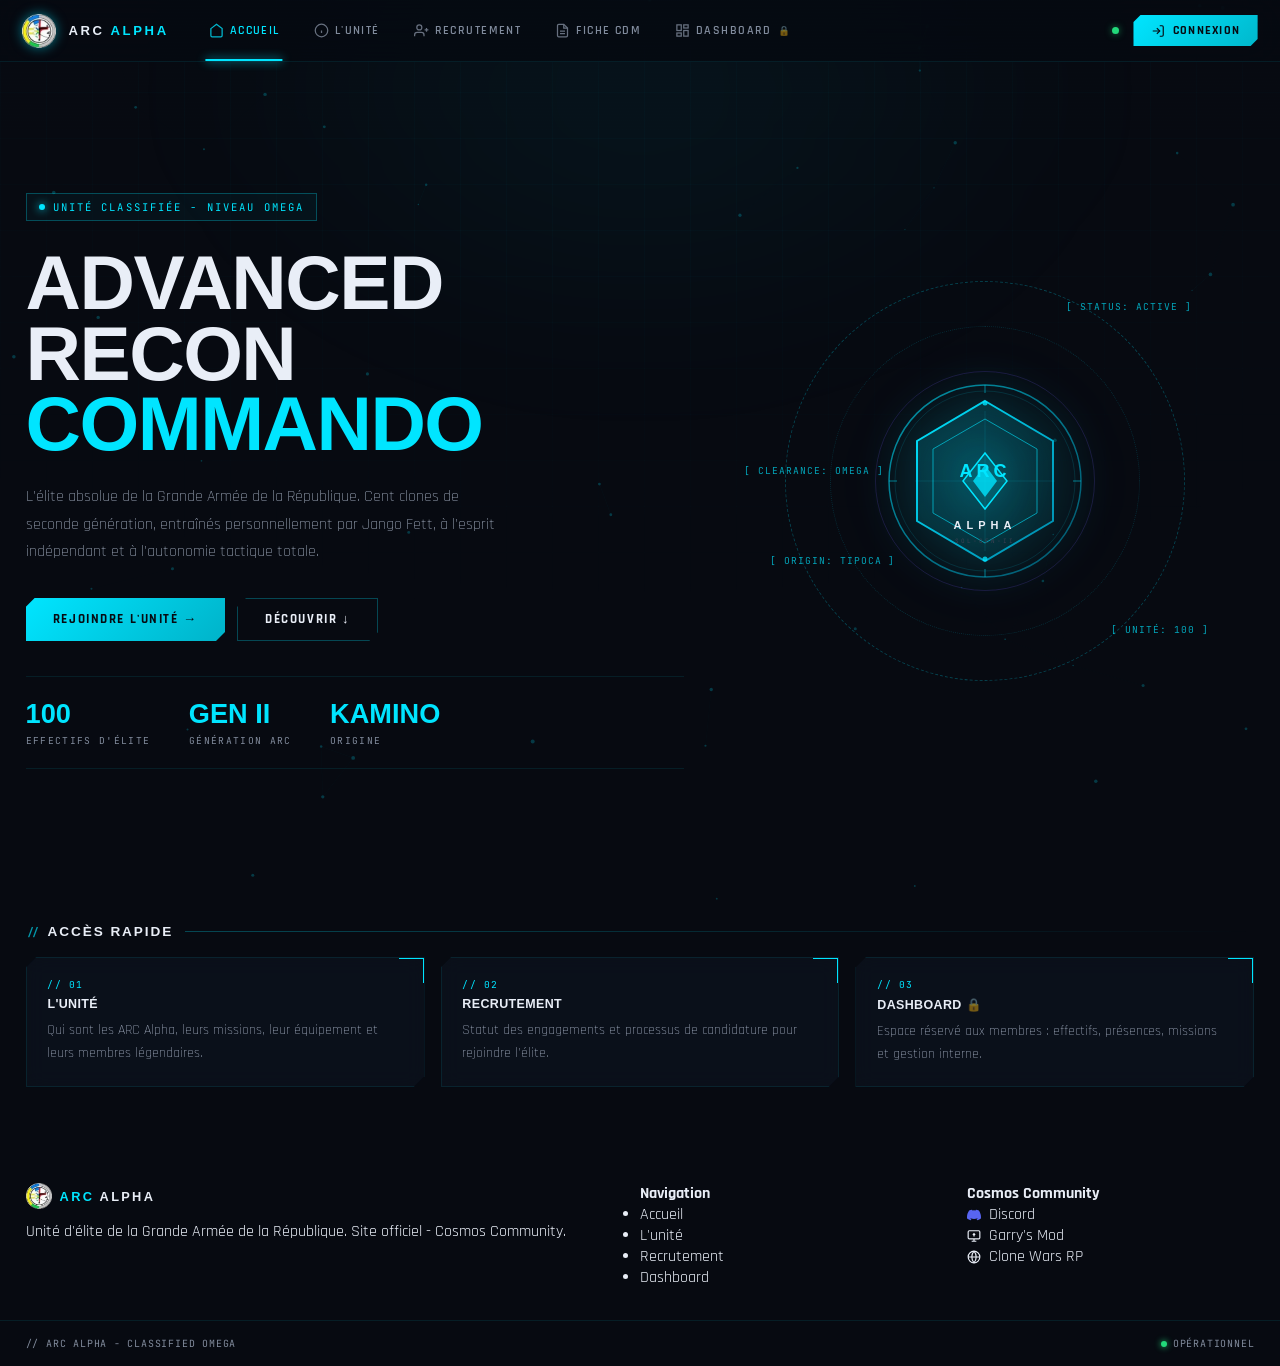
==== index.html @ 3b6fb8ca "La compétence de design appliquée au fichier Confrontation point par point du dashboard à la compéte" ====
<!DOCTYPE html>
<html lang="fr">
<head>
<meta charset="UTF-8"><meta name="viewport" content="width=device-width,initial-scale=1.0">
<title>ARC ALPHA - Centre de Commandement</title>
<script>addEventListener("DOMContentLoaded",function(){try{var v=getComputedStyle(document.documentElement).getPropertyValue("--logo");var i=v.indexOf("data:");if(i<0)return;var u=v.substring(i);var q=String.fromCharCode(34),a=String.fromCharCode(39);var e=u.length;for(var k=0;k<u.length;k++){var c=u.charAt(k);if(c===q||c===a||c===")"){e=k;break;}}var l=document.createElement("link");l.rel="icon";l.type="image/png";l.href=u.substring(0,e);document.head.appendChild(l);}catch(err){}});</script>
<link href="https://fonts.googleapis.com/css2?family=Syncopate:wght@400;700&family=Rajdhani:wght@300;400;500;600;700&family=JetBrains+Mono:wght@400;500;600&display=swap" rel="stylesheet">
<style>
*{box-sizing:border-box;margin:0;padding:0}
:root{
  --bg:#070a11;--bg2:#0b0f18;--s1:#0e1420;--s2:#141b29;--s3:#1a2334;
  --ln:rgba(0,229,255,.09);--ls:rgba(0,229,255,.28);
  --ac:#00e5ff;--ac2:#0ff;--gw:rgba(0,229,255,.4);
  --vi:#7c5cff;--rd:#ff3b5c;--or:#ff8a3d;--gr:#22d97a;--ye:#ffd23d;--gd:#e8b923;
  --tx:#e9eef7;--tx2:#aeb9cc;--dm:#818b9c;--fd:#3a4254;
  /* Police des champs de rédaction libre. Elle était utilisée 12 fois sans
     jamais être déclarée : la règle était alors « invalide au calcul », donc
     ignorée, et font-family étant héritée le rendu tombait quand même juste
     par hasard. Déclarée, elle redevient un vrai point de réglage. */
  --ff:var(--fr);
  --nav:62px;

  /* Echelle d'espacement. Le projet avait des echelles pour les rayons, les
     durees et les courbes, mais posait ses marges a la main : 48 valeurs
     distinctes, dont beaucoup a moins d'un pixel l'une de l'autre.
     Calee sur 4 px, avec un bas de gamme fin : un tableau de bord dense a
     besoin de granularite sous 16 px, la ou une page vitrine n'en a pas. */
  --sp0:0;    --sp1:2px;   --sp2:4px;   --sp3:6px;
  --sp4:8px;  --sp5:12px;  --sp6:16px;  --sp7:24px;
  --sp8:32px; --sp9:48px;  --sp10:64px;

  /* Echelle de rayons. Avant : onze valeurs (2, 3, 4, 5, 6, 8, 10, 12 px)
     employees sans regle. Trois crans suffisent ; les angles coupes du
     projet restent la vraie signature, le rayon n'est qu'un adoucissement. */
  --r1:3px;    /* pastilles, jauges, petits champs */
  --r2:6px;    /* blocs internes, vignettes */
  --r3:12px;   /* grandes surfaces adoucies */

  /* Echelle de durees, pour les transitions seulement. Avant : treize
     valeurs entre .1s et .7s. Le pas est d'environ 1,7, ce qui se percoit
     comme des paliers nets plutot que comme du bruit. */
  --t1:.15s;   /* reponse immediate : survol, focus, couleur */
  --t2:.25s;   /* changement d'etat visible */
  --t3:.4s;    /* entree ou sortie d'un element */
  --t4:.7s;    /* parcours long : reflet, barre qui se remplit */

  /* Courbes. La premiere est la signature du projet, un depart franc suivi
     d'un freinage long ; on lui donne enfin un nom. */
  --e-out:cubic-bezier(.16,1,.3,1);
  --e-io:cubic-bezier(.45,0,.55,1);
  --e-pop:cubic-bezier(.2,.9,.3,1.4);
  --logo:url("[data-uri]");
  --fs:'Syncopate',sans-serif;--fr:'Rajdhani',sans-serif;--fm:'JetBrains Mono',monospace;
}
html{scroll-behavior:smooth}
body{font-family:var(--fr);background:var(--bg);color:var(--tx);overflow-x:hidden}
::-webkit-scrollbar{width:9px;height:9px}
::-webkit-scrollbar-track{background:var(--bg2)}
::-webkit-scrollbar-thumb{background:linear-gradient(var(--ac),var(--vi));border-radius:var(--r2)}
::-webkit-scrollbar-thumb:hover{background:var(--ac)}
::selection{background:rgba(0,229,255,.25);color:#fff}

#fxc{position:fixed;inset:0;z-index:0;pointer-events:none;opacity:.55}
.fx-grid{position:fixed;inset:0;z-index:0;pointer-events:none;
  background-image:linear-gradient(rgba(0,229,255,.02) 1px,transparent 1px),linear-gradient(90deg,rgba(0,229,255,.02) 1px,transparent 1px);
  background-size:46px 46px;mask-image:radial-gradient(ellipse 90% 70% at 50% 0%,#000 40%,transparent 100%)}
.fx-glow{position:fixed;top:-30vh;left:50%;transform:translateX(-50%);width:90vw;height:80vh;
  z-index:0;pointer-events:none;filter:blur(60px);
  background:radial-gradient(ellipse,rgba(0,229,255,.05),transparent 60%)}
body::after{content:'';position:fixed;inset:0;z-index:9990;pointer-events:none;
  background:repeating-linear-gradient(0deg,transparent,transparent 2px,rgba(0,229,255,.01) 3px);
  mix-blend-mode:overlay}

@keyframes blink{0%,100%{opacity:1}50%{opacity:.25}}
@keyframes spin{to{transform:rotate(360deg)}}
@keyframes spinr{to{transform:rotate(-360deg)}}
@keyframes pulse{0%,100%{opacity:.5;transform:scale(1)}50%{opacity:1;transform:scale(1.04)}}
@keyframes floaty{0%,100%{transform:translateY(0)}50%{transform:translateY(-7px)}}
@keyframes pageIn{from{opacity:0;transform:translateY(14px)}to{opacity:1;transform:translateY(0)}}
@keyframes cardIn{from{opacity:0;transform:translateY(22px) scale(.97)}to{opacity:1;transform:translateY(0) scale(1)}}
@keyframes slideL{from{opacity:0;transform:translateX(-16px)}to{opacity:1;transform:translateX(0)}}
@keyframes glowPulse{0%,100%{text-shadow:0 0 50px var(--gw)}50%{text-shadow:0 0 80px rgba(0,229,255,.7),0 0 36px var(--gw)}}
@keyframes ringPulse{0%{transform:scale(1);opacity:.4}100%{transform:scale(1.7);opacity:0}}
/* Balayage holographique d'un panneau. La regle existait depuis le debut
   du projet sans etre utilisee une seule fois, et animait « top », donc un
   recalcul de mise en page par image. Reecrite sur transform. */
@keyframes scan{0%{opacity:0;transform:translateY(-100%)}
  14%{opacity:1}
  82%{opacity:1}
  100%{opacity:0;transform:translateY(0)}}
@keyframes countUp{from{opacity:0;transform:translateY(8px)}to{opacity:1;transform:translateY(0)}}
/* Remplissage d'une barre. Animait « width », donc une mise en page
   recalculee a chaque image : passe sur transform, qui reste sur le
   compositeur. L'origine a gauche conserve le sens de remplissage. */
@keyframes barFill{from{transform:scaleX(0)}}
@keyframes shimmer{0%{background-position:-200% 0}100%{background-position:200% 0}}

nav{position:fixed;top:0;left:0;right:0;height:var(--nav);z-index:100;
  background:rgba(7,10,17,.85);backdrop-filter:blur(22px);border-bottom:1px solid var(--ln)}
.navi{height:100%;max-width:1600px;margin:0 auto;padding:0 1.4rem;display:flex;align-items:center;gap:var(--sp7)}
.brand{display:flex;align-items:center;gap:var(--sp5);cursor:pointer;background:none;border:none;flex-shrink:0}
.brand-logo{width:34px;height:34px;flex-shrink:0;display:block;background-image:var(--logo);background-size:contain;background-repeat:no-repeat;background-position:center;filter:drop-shadow(0 0 6px rgba(0,229,255,.5));transition:transform var(--t2)}
.foot-logo{width:26px;height:26px;flex-shrink:0;display:block;background-image:var(--logo);background-size:contain;background-repeat:no-repeat;background-position:center}
.brand:hover .brand-logo{transform:scale(1.08) rotate(4deg)}
.brand-txt{font-family:var(--fs);font-weight:700;font-size:.82rem;letter-spacing:.2em;color:var(--tx);white-space:nowrap}
.brand-txt b{color:var(--ac)}
.nav-tabs{display:flex;align-items:stretch;height:100%;gap:var(--sp1);flex:1}
.nav-tab{display:flex;align-items:center;gap:var(--sp3);height:100%;padding:0 var(--sp6);background:none;border:none;
  color:var(--dm);font-family:var(--fr);font-size:.74rem;font-weight:600;letter-spacing:.12em;
  text-transform:uppercase;cursor:pointer;position:relative;white-space:nowrap;transition:color var(--t2)}
.nav-tab:hover{color:var(--tx2)}
.nav-tab.on{color:var(--ac)}
/* Marqueur de l'onglet actif. Il animait « width » : mis a l'echelle, il
   reste sur le compositeur, et son halo cesse d'etre peint sous les onglets
   inactifs (une largeur nulle n'empeche pas une ombre portee de s'afficher). */
.nav-tab::after{content:'';position:absolute;bottom:0;left:50%;width:75%;height:2px;background:var(--ac);
  transform:translateX(-50%) scaleX(0);transition:transform var(--t2) var(--e-out);box-shadow:0 0 10px var(--ac)}
.nav-tab.on::after{transform:translateX(-50%) scaleX(1);animation:navSpark .55s var(--e-out)}
/* L'accent cyan se renforce un instant au moment du changement d'onglet. */
@keyframes navSpark{0%{box-shadow:0 0 22px var(--ac),0 0 8px rgba(255,255,255,.85)}
  100%{box-shadow:0 0 10px var(--ac)}}
.nav-tab .ti{width:15px;height:15px;opacity:.8}
.nav-lock{font-size:.6rem;opacity:.5}
.nav-right{display:flex;align-items:center;gap:var(--sp5);flex-shrink:0}
.login-btn{display:flex;align-items:center;gap:var(--sp4);padding:var(--sp4) 1.1rem;background:linear-gradient(135deg,var(--ac),#00b8cc);
  color:var(--bg);border:none;font-family:var(--fr);font-weight:700;font-size:.76rem;letter-spacing:.1em;
  text-transform:uppercase;cursor:pointer;transition:all var(--t2);
  clip-path:polygon(7px 0,100% 0,100% calc(100% - 7px),calc(100% - 7px) 100%,0 100%,0 7px)}
.login-btn:hover{box-shadow:0 0 22px var(--gw);transform:translateY(-1px)}
.login-btn svg{width:14px;height:14px}
.user-chip{display:flex;align-items:center;gap:var(--sp4);padding:var(--sp3) var(--sp5) var(--sp3) var(--sp3);
  background:var(--s2);border:1px solid var(--ln);cursor:pointer;transition:all var(--t2);
  clip-path:polygon(7px 0,100% 0,100% calc(100% - 7px),calc(100% - 7px) 100%,0 100%,0 7px)}
.user-chip:hover{border-color:var(--ls)}
.uc-av{width:28px;height:28px;border-radius:var(--r1);background:linear-gradient(135deg,var(--ac),var(--vi));
  display:flex;align-items:center;justify-content:center;font-family:var(--fs);font-weight:700;
  font-size:.62rem;color:var(--bg);flex-shrink:0}
.uc-info{display:flex;flex-direction:column;line-height:1.1}
.uc-name{font-family:var(--fm);font-size:.72rem;color:var(--tx);font-weight:600;font-variant-numeric:tabular-nums}
.uc-role{font-family:var(--fm);font-size:.6rem;letter-spacing:.1em;text-transform:uppercase;font-variant-numeric:tabular-nums}
.uc-role.admin{color:var(--or)}.uc-role.member{color:var(--ac)}
.nav-burger{display:none;background:none;border:none;color:var(--tx);cursor:pointer;padding:var(--sp2)}

#app{position:relative;z-index:1;padding-top:var(--nav);min-height:100vh}
.view{display:none;animation:pageIn .5s var(--e-out)}
.view.on{display:block}
.wrap{max-width:1500px;margin:0 auto;padding:var(--sp7) 1.6rem var(--sp10)}

.sec-head{display:flex;align-items:center;gap:var(--sp5);margin:var(--sp8) 0 1.1rem;flex-wrap:wrap}
.sec-head:first-child{margin-top:0}
.sec-head h2{font-family:var(--fs);font-weight:700;font-size:.85rem;letter-spacing:.14em;text-transform:uppercase;color:var(--tx);white-space:nowrap;display:flex;align-items:baseline;gap:var(--sp4)}
.sec-head h2::before{content:"//";color:var(--ac);opacity:.65;font-family:var(--fm);font-size:.8em;letter-spacing:0;font-variant-numeric:tabular-nums}
.sec-head .line{flex:1;min-width:1.5rem;height:1px;background:linear-gradient(90deg,var(--ls),transparent)}
.sec-head .tag{font-family:var(--fm);font-size:.62rem;color:var(--dm);letter-spacing:.15em;text-transform:uppercase;font-variant-numeric:tabular-nums}
.sec-kicker{font-family:var(--fm);font-size:.64rem;color:var(--ac);letter-spacing:.22em;text-transform:uppercase;margin-bottom:var(--sp4);display:block;font-variant-numeric:tabular-nums}

.hero{min-height:calc(100vh - var(--nav));display:grid;grid-template-columns:1.1fr .9fr;align-items:center;
  gap:var(--sp8);max-width:1500px;margin:0 auto;padding:var(--sp6) 1.6rem;position:relative}
.hero-tag{display:inline-flex;align-items:center;gap:var(--sp4);font-family:var(--fm);font-size:.66rem;
  color:var(--ac);letter-spacing:.2em;text-transform:uppercase;margin-bottom:1.6rem;
  padding:var(--sp3) var(--sp5);border:1px solid var(--ls);background:rgba(0,229,255,.04);width:fit-content;font-variant-numeric:tabular-nums}
.hero-tag .dot{width:6px;height:6px;border-radius:50%;background:var(--ac);box-shadow:0 0 8px var(--ac);animation:blink 2s infinite var(--e-io)}
.hero h1{font-family:var(--fs);font-weight:700;font-size:clamp(2.6rem,6vw,5.6rem);line-height:.92;
  text-transform:uppercase;letter-spacing:-.02em;margin-bottom:var(--sp7)}
.hero h1 em{display:block;color:var(--ac);font-style:normal;animation:glowPulse 4s var(--e-io) infinite}
.hero p{font-size:1.02rem;color:var(--tx2);max-width:480px;font-weight:300;line-height:1.7;margin-bottom:var(--sp8)}
.hero-cta{display:flex;gap:var(--sp5);flex-wrap:wrap;margin-bottom:2.2rem}
.btn{padding:var(--sp5) 1.7rem;font-family:var(--fr);font-weight:700;font-size:.82rem;letter-spacing:.12em;
  text-transform:uppercase;cursor:pointer;border:none;transition:all var(--t2);position:relative;overflow:hidden;
  clip-path:polygon(9px 0,100% 0,100% calc(100% - 9px),calc(100% - 9px) 100%,0 100%,0 9px)}
.btn-primary{background:linear-gradient(135deg,var(--ac),#00b3c9);color:var(--bg)}
.btn-primary:hover{transform:translateY(-2px);box-shadow:0 8px 28px rgba(0,229,255,.3)}
.btn-ghost{background:transparent;color:var(--tx);border:1px solid var(--ls)}
.btn-ghost:hover{border-color:var(--ac);color:var(--ac);background:rgba(0,229,255,.04)}
.btn-danger{background:linear-gradient(135deg,var(--rd),#c9203f);color:#fff}
.btn-danger:hover{transform:translateY(-2px);box-shadow:0 8px 28px rgba(255,59,92,.32)}
.confirm-msg{font-family:var(--fr);font-size:.9rem;color:var(--tx2);line-height:1.65;white-space:pre-line}
.confirm-icon{width:44px;height:44px;flex-shrink:0;border-radius:50%;display:flex;align-items:center;justify-content:center;border:1px solid var(--ls)}
.confirm-icon svg{width:22px;height:22px}
.me-hero{display:flex;align-items:center;gap:var(--sp6);padding:1.3rem var(--sp7)}
.me-hero-av{width:52px;height:52px;flex-shrink:0;border-radius:50%;display:flex;align-items:center;justify-content:center;font-family:var(--fs);font-weight:700;font-size:1.2rem;color:var(--bg);background:var(--gc,var(--ac));box-shadow:0 0 18px color-mix(in srgb,var(--gc,var(--ac)) 45%,transparent)}
.me-hero-name{font-family:var(--fs);font-weight:700;font-size:1.05rem;letter-spacing:.03em}
.me-hero-sub{font-family:var(--fm);font-size:.74rem;color:var(--tx2);margin-top:var(--sp2);letter-spacing:.04em;font-variant-numeric:tabular-nums}
.me-grid{display:grid;grid-template-columns:repeat(2,1fr);gap:1.2rem}
@media(max-width:720px){.me-grid{grid-template-columns:1fr}}
.me-card{margin:0}
.me-badge{display:inline-block;font-family:var(--fm);font-weight:700;font-size:.72rem;letter-spacing:.08em;text-transform:uppercase;padding:var(--sp3) var(--sp5);border:1px solid var(--c);color:var(--c);border-radius:var(--r1);margin-bottom:var(--sp5);font-variant-numeric:tabular-nums}
.me-note{color:var(--tx2);font-size:.85rem;line-height:1.6;margin:0}
.me-next{font-size:.9rem;color:var(--tx2);margin-bottom:var(--sp6)}
.me-prog{margin-bottom:var(--sp5)}
.me-prog-top{display:flex;justify-content:space-between;font-size:.78rem;color:var(--tx2);margin-bottom:var(--sp2)}
.me-prog-val{font-family:var(--fm);color:var(--tx);font-variant-numeric:tabular-nums}
.me-prog-track{height:7px;background:var(--s3);border-radius:var(--r1);overflow:hidden}
/* Une jauge qui s'anime en largeur recalcule la mise en page a chaque image.
   Mise a l'echelle, elle reste sur le compositeur. L'origine a gauche garde le
   sens de remplissage, et le fond ne se deforme pas : c'est un aplat. */
.me-prog-fill{height:100%;width:100%;border-radius:var(--r1);
  transform-origin:left center;transform:scaleX(0);
  transition:transform var(--t4) var(--e-out)}
.me-elig{margin-top:var(--sp4);font-size:.8rem;font-weight:600}
.me-elig.ok{color:var(--gr)}.me-elig.no{color:var(--ye)}
.me-item{display:flex;gap:var(--sp4);align-items:flex-start;padding:var(--sp4) 0;border-bottom:1px solid var(--ln)}
.me-item:last-child{border-bottom:none}
.me-item-dot{width:8px;height:8px;border-radius:50%;margin-top:var(--sp4);flex-shrink:0}
.me-item-t{font-size:.88rem;font-weight:600;color:var(--tx)}
.me-item-d{font-size:.8rem;color:var(--tx2);margin-top:var(--sp1);line-height:1.5}
.roster-search{display:inline-flex;align-items:center;gap:var(--sp4);background:var(--s2);border:1px solid var(--ln);padding:var(--sp3) var(--sp5);min-width:260px;transition:border-color var(--t2)}
.roster-search:focus-within{border-color:var(--ac)}
.roster-search svg{width:14px;height:14px;color:var(--dm);flex-shrink:0}
/* Un element flex a min-width:auto : il refuse de retrecir sous la largeur
   de son propre contenu. Mesure sur un ecran de 500 px : le conteneur
   tombait a 77 px pendant que le champ en gardait 168, et le texte saisi
   passait par-dessus l etiquette du nombre de membres puis par-dessus le
   bouton Ajouter. Defaut present depuis l origine. */
.roster-search input{flex:1;min-width:0;background:transparent;border:none;outline:none;color:var(--tx);font-family:var(--fr);font-size:.82rem}
.roster-search input::placeholder{color:var(--dm)}
.roster-search button{background:none;border:none;color:var(--dm);cursor:pointer;font-size:.75rem;padding:0 var(--sp1)}
.roster-search button:hover{color:var(--rd)}
@media(max-width:860px){.roster-search{min-width:0;flex:1}}
/* Sous 560 px, l entete tient sur plusieurs lignes : le champ prend la
   sienne plutot que d etre ecrase entre le titre et le bouton. */
@media(max-width:560px){.sec-head .roster-search{flex:1 1 100%;order:1}}
.chat-fab{position:fixed;bottom:1.4rem;right:1.4rem;z-index:850;width:52px;height:52px;border-radius:50%;
  background:linear-gradient(135deg,var(--ac),#00b3c9);border:none;cursor:pointer;display:none;align-items:center;justify-content:center;
  box-shadow:0 8px 26px rgba(0,229,255,.35);transition:transform var(--t2)}
.chat-fab:hover{transform:translateY(-3px) scale(1.05)}
.chat-fab svg{width:24px;height:24px;stroke:var(--bg)}
.chat-fab .chat-unread{position:absolute;top:-4px;right:-4px;min-width:20px;height:20px;border-radius:var(--r3);background:var(--rd);
  color:#fff;font-family:var(--fm);font-size:.66rem;font-weight:700;display:none;align-items:center;justify-content:center;padding:0 var(--sp2);
  border:2px solid var(--bg);animation:chatPulse 2s infinite var(--e-io);font-variant-numeric:tabular-nums}
@keyframes chatPulse{0%,100%{box-shadow:0 0 0 0 rgba(255,59,92,.5)}50%{box-shadow:0 0 0 6px rgba(255,59,92,0)}}
.chat-panel{position:fixed;bottom:5.6rem;right:1.4rem;z-index:849;width:340px;max-height:480px;display:none;flex-direction:column;
  background:var(--s1);border:1px solid var(--ls);box-shadow:0 18px 60px rgba(0,0,0,.6);
  clip-path:polygon(12px 0,100% 0,100% calc(100% - 12px),calc(100% - 12px) 100%,0 100%,0 12px)}
.chat-panel.open{display:flex;animation:chatIn .25s var(--e-out)}
@keyframes chatIn{from{opacity:0;transform:translateY(14px)}to{opacity:1;transform:none}}
.chat-head{display:flex;align-items:center;gap:var(--sp4);padding:var(--sp5) var(--sp6);border-bottom:1px solid var(--ln);background:var(--s2)}
.chat-head .k{font-family:var(--fm);font-size:.6rem;color:var(--ac);letter-spacing:.1em;font-variant-numeric:tabular-nums}
.chat-head h4{font-family:var(--fs);font-size:.78rem;font-weight:700;letter-spacing:.06em;flex:1;white-space:nowrap;overflow:hidden;text-overflow:ellipsis}
.chat-head button{background:none;border:none;color:var(--dm);cursor:pointer;font-size:.9rem;padding:var(--sp1) var(--sp2)}
.chat-head button:hover{color:var(--ac)}
.chat-body{flex:1;overflow-y:auto;min-height:220px;max-height:330px}
.chat-user{display:flex;align-items:center;gap:var(--sp5);padding:var(--sp5) var(--sp6);cursor:pointer;border-bottom:1px solid var(--ln);transition:background var(--t1)}
.chat-user:hover{background:rgba(0,229,255,.05)}
.chat-user-av{width:34px;height:34px;flex-shrink:0;border-radius:50%;display:flex;align-items:center;justify-content:center;
  font-family:var(--fs);font-weight:700;font-size:.72rem;color:var(--bg)}
.chat-user-info{flex:1;min-width:0}
.chat-user-name{font-size:.86rem;font-weight:600;display:flex;align-items:center;gap:var(--sp3)}
.chat-user-sub{font-family:var(--fm);font-size:.6rem;color:var(--dm);letter-spacing:.05em;margin-top:var(--sp1);font-variant-numeric:tabular-nums}
.chat-user-preview{font-size:.74rem;color:var(--dm);margin-top:var(--sp1);white-space:nowrap;overflow:hidden;text-overflow:ellipsis}
.chat-user-preview.unread{color:var(--tx2);font-weight:600}
.chat-user-time{font-family:var(--fm);font-size:.6rem;color:var(--dm);flex-shrink:0;align-self:flex-start;margin-top:var(--sp1);font-variant-numeric:tabular-nums}
.chat-unread-pill{background:var(--rd);color:#fff;font-family:var(--fm);font-size:.6rem;font-weight:700;min-width:16px;height:16px;border-radius:var(--r2);display:inline-flex;align-items:center;justify-content:center;padding:0 var(--sp2);font-variant-numeric:tabular-nums}
.perso-grid{display:grid;grid-template-columns:repeat(auto-fill,minmax(330px,1fr));gap:var(--sp6)}
.perso{background:var(--s1);border:1px solid var(--ln);border-left:2px solid var(--pc,var(--ac));padding:var(--sp6) 1.1rem;transition:border-color var(--t2),transform var(--t2)}
.perso:hover{border-color:var(--ls);transform:translateY(-2px)}
.perso-h{display:flex;align-items:baseline;gap:var(--sp4);flex-wrap:wrap;margin-bottom:var(--sp1)}
.perso-mat{font-family:var(--fm);font-size:.72rem;color:var(--pc,var(--ac));letter-spacing:.06em;font-variant-numeric:tabular-nums}
.perso-nm{font-family:var(--fs);font-size:.92rem;font-weight:700;letter-spacing:.04em;color:var(--tx)}
.perso-gr{font-family:var(--fm);font-size:.6rem;font-weight:600;letter-spacing:.1em;border:1px solid;padding:var(--sp1) var(--sp3);margin-left:auto;font-variant-numeric:tabular-nums}
.perso-k{font-family:var(--fm);font-size:.6rem;letter-spacing:.12em;color:var(--pc,var(--ac));text-transform:uppercase;margin-bottom:var(--sp2);font-variant-numeric:tabular-nums}
.perso-t{font-size:.83rem;line-height:1.65;color:var(--tx2);margin-bottom:var(--sp5)}
.perso-t:last-child{margin-bottom:0}
.chat-user-del{background:none;border:none;color:var(--dm);cursor:pointer;font-size:.85rem;padding:var(--sp2) var(--sp2);
  opacity:0;transition:opacity var(--t1),color var(--t1);flex-shrink:0;align-self:center}
.chat-user:hover .chat-user-del{opacity:1}
.chat-user-del:hover{color:var(--rd)}
@media(hover:none){.chat-user-del{opacity:.55}}
.chat-newconv{display:flex;align-items:center;gap:var(--sp4);padding:var(--sp5) var(--sp6);cursor:pointer;font-family:var(--fs);font-size:.72rem;font-weight:700;letter-spacing:.05em;color:var(--ac);border-bottom:1px solid var(--ln);background:rgba(0,229,255,.04);transition:background var(--t1)}
.chat-newconv:hover{background:rgba(0,229,255,.1)}
.chat-newconv svg{width:15px;height:15px}
.chat-picker-search{display:flex;align-items:center;gap:var(--sp4);padding:var(--sp4) var(--sp6);border-bottom:1px solid var(--ln);background:var(--s2)}
.chat-picker-search svg{width:14px;height:14px;color:var(--dm);flex-shrink:0}
.chat-picker-search input{flex:1;background:transparent;border:none;outline:none;color:var(--tx);font-family:var(--fr);font-size:.82rem;min-width:0}
.chat-picker-search input::placeholder{color:var(--dm)}
.chat-msgs{padding:var(--sp5) var(--sp6);display:flex;flex-direction:column;gap:var(--sp4)}
.chat-bubble{max-width:78%;padding:var(--sp4) var(--sp5);font-size:.84rem;line-height:1.45;word-wrap:break-word;white-space:pre-wrap;border-radius:var(--r1)}
.chat-bubble.me{align-self:flex-end;background:rgba(0,229,255,.13);border:1px solid rgba(0,229,255,.3);color:var(--tx)}
.chat-bubble.them{align-self:flex-start;background:var(--s2);border:1px solid var(--ln);color:var(--tx)}
.chat-bubble .cb-time{display:block;font-family:var(--fm);font-size:.6rem;color:var(--dm);margin-top:var(--sp2);letter-spacing:.04em;font-variant-numeric:tabular-nums}
.cb-seen{margin-left:var(--sp2);color:var(--dm);font-weight:700}
.cb-seen.read{color:var(--ac)}
.medal-row{display:flex;flex-wrap:wrap;gap:var(--sp3);margin-top:var(--sp4)}
.medal-badge{display:inline-flex;align-items:center;justify-content:center;width:30px;height:30px;border-radius:50%;
  font-size:1rem;background:color-mix(in srgb,var(--mc) 14%,transparent);border:1px solid color-mix(in srgb,var(--mc) 55%,transparent);
  box-shadow:0 0 10px color-mix(in srgb,var(--mc) 30%,transparent);cursor:default}
.medal-grid{display:grid;grid-template-columns:repeat(auto-fill,minmax(200px,1fr));gap:var(--sp4)}
.medal-card{display:flex;align-items:center;gap:var(--sp5);padding:var(--sp4) var(--sp5);background:var(--s2);border:1px solid var(--ln);border-left:3px solid var(--ln);transition:all var(--t2);position:relative}
.medal-card.owned{border-left-color:var(--mc);background:color-mix(in srgb,var(--mc) 7%,var(--s2))}
.medal-card[onclick]{cursor:pointer}
.medal-card[onclick]:hover{border-color:color-mix(in srgb,var(--mc) 50%,transparent);transform:translateY(-1px)}
.medal-ic{font-size:1.35rem;width:34px;height:34px;flex-shrink:0;display:flex;align-items:center;justify-content:center;border-radius:50%;
  background:color-mix(in srgb,var(--mc) 15%,transparent);filter:grayscale(1);opacity:.4;transition:all var(--t2)}
.medal-card.owned .medal-ic{filter:none;opacity:1;box-shadow:0 0 12px color-mix(in srgb,var(--mc) 40%,transparent)}
.medal-meta{flex:1;min-width:0}
.medal-nm{font-size:.78rem;font-weight:600;line-height:1.25}
.medal-scope{font-family:var(--fm);font-size:.6rem;color:var(--dm);letter-spacing:.05em;margin-top:var(--sp1);font-variant-numeric:tabular-nums}
.medal-check{font-size:.9rem;font-weight:700;color:var(--mc);flex-shrink:0;width:16px;text-align:center}
.tl{position:relative;padding-left:var(--sp4)}
.tl::before{content:"";position:absolute;left:15px;top:6px;bottom:6px;width:2px;background:var(--ln)}
.tl-item{display:flex;gap:var(--sp5);position:relative;padding-bottom:var(--sp6)}
.tl-item:last-child{padding-bottom:0}
.tl-marker{width:30px;height:30px;flex-shrink:0;border-radius:50%;display:flex;align-items:center;justify-content:center;
  background:color-mix(in srgb,var(--tc) 15%,var(--s1));border:2px solid var(--tc);color:var(--tc);font-size:.8rem;z-index:1;
  box-shadow:0 0 10px color-mix(in srgb,var(--tc) 30%,transparent)}
.tl-content{flex:1;min-width:0;padding-top:var(--sp1)}
.tl-top{display:flex;justify-content:space-between;align-items:baseline;gap:var(--sp4)}
.tl-title{font-size:.85rem;font-weight:600;color:var(--tx)}
.tl-date{font-family:var(--fm);font-size:.62rem;color:var(--dm);flex-shrink:0;font-variant-numeric:tabular-nums}
.tl-sub{font-size:.78rem;color:var(--tx2);margin-top:var(--sp1);line-height:1.4}
.abs-cal-list{margin-top:var(--sp6);padding-top:var(--sp6);border-top:1px solid var(--ln)}
.abs-cal-list-h{font-family:var(--fm);font-size:.66rem;letter-spacing:.08em;text-transform:uppercase;color:var(--dm);margin-bottom:var(--sp4);font-variant-numeric:tabular-nums}
.abs-cal-list-h span{color:var(--rd)}
.abs-cal-row{display:flex;align-items:center;gap:var(--sp4);padding:var(--sp4) 0;border-bottom:1px solid var(--ln)}
.abs-cal-row:last-child{border-bottom:none}
.abs-cal-dot{width:8px;height:8px;border-radius:50%;background:var(--dm);flex-shrink:0}
.abs-cal-dot.active{background:var(--rd);box-shadow:0 0 8px var(--rd)}
.abs-cal-nm{font-size:.86rem;font-weight:600;color:var(--tx)}
.abs-cal-dates{font-family:var(--fm);font-size:.66rem;color:var(--tx2);margin-left:auto;font-variant-numeric:tabular-nums}
.abs-cal-badge{font-family:var(--fm);font-size:.6rem;font-weight:700;color:var(--rd);border:1px solid var(--rd);padding:var(--sp1) var(--sp3);border-radius:var(--r1);letter-spacing:.05em;font-variant-numeric:tabular-nums}
.abs-cal-sel{background:rgba(255,210,61,.08);border:1px solid rgba(255,210,61,.35);padding:var(--sp4) var(--sp5);margin-bottom:var(--sp6)}
.abs-cal-sel-h{display:flex;align-items:center;justify-content:space-between;font-family:var(--fm);font-size:.7rem;color:var(--ye);margin-bottom:var(--sp4);font-variant-numeric:tabular-nums}
.abs-cal-sel-h button{background:none;border:none;color:var(--dm);cursor:pointer;font-size:.8rem}
.abs-cal-sel-h button:hover{color:var(--ye)}
.abs-cal-chip{display:inline-block;font-size:.78rem;color:var(--tx);background:var(--s2);border:1px solid var(--ln);padding:var(--sp2) var(--sp4);border-radius:var(--r1);margin:var(--sp1) var(--sp2) var(--sp1) 0}
.cmdk-overlay{position:fixed;inset:0;z-index:950;background:rgba(4,7,13,.72);backdrop-filter:blur(3px);display:none;align-items:flex-start;justify-content:center;padding-top:12vh}
.cmdk-overlay.open{display:flex;animation:cmdkFade .15s var(--e-out)}
@keyframes cmdkFade{from{opacity:0}to{opacity:1}}
.cmdk-box{width:min(560px,92vw);background:var(--s1);border:1px solid var(--ls);box-shadow:0 24px 70px rgba(0,0,0,.6);
  clip-path:polygon(12px 0,100% 0,100% calc(100% - 12px),calc(100% - 12px) 100%,0 100%,0 12px);animation:cmdkIn .18s var(--e-out)}
@keyframes cmdkIn{from{opacity:0;transform:translateY(-12px)}to{opacity:1;transform:none}}
.cmdk-search{display:flex;align-items:center;gap:var(--sp5);padding:var(--sp6) 1.1rem;border-bottom:1px solid var(--ln)}
.cmdk-search svg{width:18px;height:18px;color:var(--ac);flex-shrink:0}
.cmdk-search input{flex:1;background:transparent;border:none;outline:none;color:var(--tx);font-family:var(--fr);font-size:1rem}
.cmdk-search input::placeholder{color:var(--dm)}
.cmdk-hint{font-family:var(--fm);font-size:.6rem;color:var(--dm);border:1px solid var(--ln);padding:var(--sp1) var(--sp3);border-radius:var(--r1);font-variant-numeric:tabular-nums}
.cmdk-results{max-height:52vh;overflow-y:auto;padding:var(--sp3)}
.cmdk-group{font-family:var(--fm);font-size:.6rem;letter-spacing:.12em;text-transform:uppercase;color:var(--dm);padding:var(--sp4) var(--sp5) var(--sp2);font-variant-numeric:tabular-nums}
.cmdk-item{display:flex;align-items:center;gap:var(--sp5);padding:var(--sp4) var(--sp5);cursor:pointer;border-radius:var(--r1);transition:background var(--t1)}
.cmdk-item.sel,.cmdk-item:hover{background:rgba(0,229,255,.1)}
.cmdk-item-ic{width:28px;height:28px;flex-shrink:0;display:flex;align-items:center;justify-content:center;border-radius:var(--r2);background:var(--s3);font-size:.85rem}
.cmdk-item-av{width:28px;height:28px;flex-shrink:0;display:flex;align-items:center;justify-content:center;border-radius:50%;font-family:var(--fs);font-weight:700;font-size:.66rem;color:var(--bg)}
.cmdk-item-txt{flex:1;min-width:0}
.cmdk-item-t{font-size:.86rem;font-weight:600;color:var(--tx)}
.cmdk-item-s{font-family:var(--fm);font-size:.6rem;color:var(--dm);margin-top:var(--sp1);font-variant-numeric:tabular-nums}
.cmdk-item-k{font-family:var(--fm);font-size:.6rem;color:var(--dm);font-variant-numeric:tabular-nums}
.cmdk-empty{padding:var(--sp8) var(--sp6);text-align:center;color:var(--dm);font-size:.82rem}
.chat-input{display:flex;gap:var(--sp4);padding:var(--sp5) var(--sp6);border-top:1px solid var(--ln);background:var(--s2)}
.chat-input input{flex:1;background:var(--s1);border:1px solid var(--ln);color:var(--tx);padding:var(--sp4) var(--sp5);font-family:var(--fr);font-size:.84rem;outline:none;min-width:0}
.chat-input input:focus{border-color:var(--ac)}
.chat-input button{background:linear-gradient(135deg,var(--ac),#00b3c9);border:none;color:var(--bg);cursor:pointer;padding:0 var(--sp5);display:flex;align-items:center;justify-content:center;transition:transform var(--t1)}
.chat-input button:hover{transform:scale(1.06)}
.chat-input button svg{width:16px;height:16px}
.chat-empty{padding:var(--sp8) var(--sp6);text-align:center;color:var(--dm);font-size:.8rem;line-height:1.6}
@media(max-width:560px){.chat-panel{right:.6rem;left:.6rem;width:auto;bottom:5.2rem}.chat-fab{right:1rem;bottom:1rem}}
.btn:disabled{opacity:.4;cursor:not-allowed;transform:none!important;box-shadow:none!important}
.hero-stats{display:flex;gap:2.4rem;padding:1.3rem 0;border-top:1px solid var(--ln);border-bottom:1px solid var(--ln)}
.hero-stat .v{font-family:var(--fs);font-weight:700;font-size:1.7rem;color:var(--ac);display:block;transition:all var(--t2)}
.hero-stat:hover .v{text-shadow:0 0 18px var(--gw);transform:scale(1.05)}
.hero-stat .l{font-family:var(--fm);font-size:.6rem;color:var(--dm);letter-spacing:.14em;text-transform:uppercase;margin-top:var(--sp2);display:block;font-variant-numeric:tabular-nums}
.hero-stat{cursor:default;transition:transform var(--t2)}

.hero-visual{position:relative;height:480px;display:flex;align-items:center;justify-content:center}
.emb-scene{position:relative;width:430px;height:430px;display:flex;align-items:center;justify-content:center}
.ering{position:absolute;border-radius:50%;border:1px solid rgba(0,229,255,.16)}
.ering.r1{width:400px;height:400px;border-style:dashed;border-color:rgba(0,229,255,.25);animation:spin 38s linear infinite}
.ering.r2{width:310px;height:310px;border-style:dotted;animation:spinr 26s linear infinite}
.ering.r3{width:220px;height:220px;border-color:rgba(124,92,255,.18)}
.emb-core{position:relative;z-index:3;width:200px;height:200px;animation:floaty 6s var(--e-io) infinite;
  filter:drop-shadow(0 0 24px rgba(0,229,255,.3))}
.emb-core img{width:100%;height:100%;object-fit:contain}
.emb-data{position:absolute;font-family:var(--fm);font-size:.6rem;color:var(--ac);letter-spacing:.1em;
  text-transform:uppercase;opacity:.7;animation:pulse 4s var(--e-io) infinite;font-variant-numeric:tabular-nums}
.emb-data.d1{top:8%;right:2%}.emb-data.d2{bottom:14%;right:-2%}
.emb-data.d3{top:46%;left:-6%}.emb-data.d4{bottom:30%;left:0%}

.grid{display:grid;gap:var(--sp6)}
.g2{grid-template-columns:repeat(auto-fit,minmax(300px,1fr))}
.g3{grid-template-columns:repeat(auto-fit,minmax(225px,1fr))}
.g4{grid-template-columns:repeat(auto-fit,minmax(175px,1fr))}
#navEditorGroups{display:grid;grid-template-columns:repeat(auto-fill,minmax(222px,1fr));gap:var(--sp5);align-items:start}
.nav-ed-grp{border:1px solid var(--ln);background:var(--s2);padding:var(--sp5);min-width:0;
  display:flex;flex-direction:column;gap:var(--sp4)}
.nav-ed-head{display:flex;align-items:center;gap:var(--sp3);min-width:0}
.nav-ed-ico{width:32px;text-align:center;font-size:1rem;flex-shrink:0}
.nav-ed-name{flex:1;min-width:0;font-weight:600}
.nav-ed-count{font-family:var(--fm);font-size:.6rem;color:var(--dm);border:1px solid var(--ln);
  padding:var(--sp0) var(--sp3);flex-shrink:0;font-variant-numeric:tabular-nums}
.nav-ed-tools{display:flex;align-items:center;gap:var(--sp2)}
.nav-ed-tools .icon-btn{width:24px;height:22px;font-size:.72rem;border-radius:0}
.nav-ed-sep{flex:1}
.nav-ed-list{list-style:none;margin:0;padding:0;display:flex;flex-direction:column;gap:var(--sp2)}
.nav-ed-tab{display:flex;align-items:center;gap:var(--sp2);padding:var(--sp2) var(--sp2) var(--sp2) var(--sp3);
  background:var(--s3);border:1px solid var(--ln);font-family:var(--fm);font-size:.68rem;min-width:0;font-variant-numeric:tabular-nums}
.nav-ed-rank{font-size:.6rem;color:var(--dm);min-width:1.2em;text-align:right;flex-shrink:0}
.nav-ed-lbl{flex:1;min-width:0;overflow:hidden;text-overflow:ellipsis;white-space:nowrap;color:var(--tx)}
.nav-ed-tab .icon-btn{width:19px;height:18px;font-size:.64rem;border-color:transparent;
  flex-shrink:0;border-radius:0}
.nav-ed-tab .icon-btn:hover{border-color:var(--ls)}
.nav-ed-grp .icon-btn[disabled]{opacity:.22;pointer-events:none}
.nav-ed-empty{color:var(--dm);font-size:.68rem;font-style:italic;padding:var(--sp2) 0}
.nav-ed-add{width:100%;font-size:.7rem;margin-top:auto}
#navEditorOrphans{font-family:var(--fm);font-size:.64rem;color:var(--or);margin-top:var(--sp5);font-variant-numeric:tabular-nums}
.card{background:var(--s1);border:1px solid var(--ln);padding:1.3rem;position:relative;overflow:hidden;
  transition:transform var(--t3) var(--e-out),border-color var(--t3),box-shadow var(--t3);
  clip-path:polygon(11px 0,100% 0,100% calc(100% - 11px),calc(100% - 11px) 100%,0 100%,0 11px)}
/* Le reflet se deplacait en « left », donc une mise en page recalculee a
   chaque image sur toutes les cartes survolees. Translation a la place. */
.card::after{content:'';position:absolute;top:0;left:0;width:55%;height:100%;
  background:linear-gradient(90deg,transparent,rgba(0,229,255,.06),transparent);
  transform:translateX(-182%);transition:transform var(--t4) var(--e-out);pointer-events:none}
.card:hover{transform:translateY(-4px);border-color:var(--ls);box-shadow:0 12px 30px rgba(0,0,0,.4),0 0 22px rgba(0,229,255,.07)}
.card:hover::after{transform:translateX(291%)}
/* Apparition sequencee. Le mecanisme etait ecrit (cardIn, et surtout le
   mode « backwards », qui ne sert a rien sans delai), mais la feuille ne
   contenait aucun animation-delay : les 23 elements arrivaient ensemble.
   La regle ne ciblait en plus que .card, laissant les quatre .mlc qui
   portent la classe sans aucune animation.
   Le decalage est plafonne a cinq crans pour qu'une grille remplie
   n'installe jamais une cascade longue. */
.on-anim{animation:cardIn .55s var(--e-out) backwards}
.on-anim:nth-child(2){animation-delay:.06s}
.on-anim:nth-child(3){animation-delay:.12s}
.on-anim:nth-child(4){animation-delay:.18s}
.on-anim:nth-child(5){animation-delay:.24s}
.on-anim:nth-child(n+6){animation-delay:.3s}
.card-k{font-family:var(--fm);font-size:.6rem;color:var(--ac);letter-spacing:.13em;text-transform:uppercase;margin-bottom:var(--sp3);font-variant-numeric:tabular-nums}
.card-t{font-family:var(--fs);font-weight:700;font-size:.78rem;text-transform:uppercase;letter-spacing:.03em;margin-bottom:var(--sp4)}
.card-b{font-size:.88rem;color:var(--tx2);font-weight:300;line-height:1.6}
.card-b strong{color:var(--tx);font-weight:600}

.stat-card{background:linear-gradient(135deg,var(--s1),var(--s2));border:1px solid var(--ln);padding:1.3rem;
  position:relative;overflow:hidden;transition:all var(--t3) var(--e-out)}
.stat-card:hover{transform:translateY(-4px);border-color:var(--ls);box-shadow:0 12px 30px rgba(0,0,0,.4)}
.stat-card .ico{position:absolute;top:1rem;right:1rem;width:30px;height:30px;opacity:.25}
.stat-card .ico svg{width:100%;height:100%}
.stat-v{font-family:var(--fs);font-weight:700;font-size:2.1rem;color:var(--ac);line-height:1;animation:countUp .6s var(--e-out)}
.stat-l{font-family:var(--fm);font-size:.62rem;color:var(--dm);letter-spacing:.13em;text-transform:uppercase;margin-top:var(--sp4);font-variant-numeric:tabular-nums}
/* Le ton d'un chiffre vient de sa valeur, pas de son libelle : zero blame ou
   zero rapport en attente sont de bonnes nouvelles, pas des alarmes. */
.stat-v.t-ok{color:var(--gr)}
.stat-v.t-warn{color:var(--or)}
.stat-v.t-crit{color:var(--rd)}
.stat-v.t-mute{color:var(--dm)}
.stat-v.t-ac{color:var(--ac)}
/* --fd est une couleur de separateur, pas de texte : sur le fond du site
   elle ne passe aucun seuil de contraste. Les trois endroits qui s'en
   servaient pour du texte lisible passent sur --dm. */
.stat-s{font-family:var(--fm);font-size:.6rem;color:var(--dm);letter-spacing:.08em;margin-top:var(--sp2);min-height:.8rem;font-variant-numeric:tabular-nums}
/* Les pieds de carte s'alignent entre eux au lieu de suivre la longueur du texte. */
#recPhases .card{display:flex;flex-direction:column}
.card-f{margin-top:auto;padding-top:var(--sp5);border-top:1px solid var(--ln);
  font-family:var(--fm);font-size:.66rem;color:var(--ac);letter-spacing:.1em;font-variant-numeric:tabular-nums}

.stat-bar{height:4px;background:var(--s3);margin-top:var(--sp5);border-radius:var(--r1);overflow:hidden}
.stat-bar i{display:block;height:100%;background:linear-gradient(90deg,var(--ac),var(--vi));border-radius:var(--r1);
  transform-origin:left center;animation:barFill 1s var(--e-out)}

.panel{background:var(--s1);border:1px solid var(--ln);overflow:hidden;margin-bottom:1.1rem;position:relative}
/* Une ligne cyan traverse le panneau une fois, a l'ouverture de l'onglet.
   Aucun JavaScript : l'onglet passe de display:none a block, ce qui suffit
   a rejouer l'animation. L'overflow du panneau la decoupe, pointer-events
   la rend inerte, et elle ne laisse rien derriere elle faute de « forwards ».
   Le voile couvre tout le panneau et c'est le degrade qui porte la bande :
   translateY se calculant sur la hauteur de l'element, un voile plafonne
   ne traverserait pas un panneau haut. Les arrets sont bornes par min(),
   faute de quoi la bande atteignait 373 px sur les panneaux mesures. */
.panel::before{content:'';position:absolute;inset:0;z-index:2;
  pointer-events:none;opacity:0;
  background:linear-gradient(180deg,rgba(0,229,255,0) calc(100% - min(38%,190px)),
    rgba(0,229,255,.05) calc(100% - min(11%,56px)),rgba(0,229,255,.42));
  animation:scan .42s var(--e-out)}
.panel:nth-of-type(2)::before{animation-delay:.05s}
.panel:nth-of-type(3)::before{animation-delay:.1s}
.panel:nth-of-type(n+4)::before{animation-delay:.15s}
.panel-head{display:flex;align-items:center;justify-content:space-between;padding:var(--sp5) 1.2rem;
  background:var(--s2);border-bottom:1px solid var(--ln)}
.panel-head h3{font-family:var(--fs);font-weight:700;font-size:.72rem;text-transform:uppercase;letter-spacing:.1em;display:flex;align-items:center;gap:var(--sp4)}
.panel-head h3 .pk{color:var(--ac)}
.panel-body{padding:1.2rem}
.panel-body.flush{padding:0;overflow-x:auto}
.panel-body.flush::-webkit-scrollbar{height:8px}
.panel-body.flush::-webkit-scrollbar-track{background:var(--s2)}
.panel-body.flush::-webkit-scrollbar-thumb{background:var(--ls);border-radius:var(--r1)}
.panel-body.flush::-webkit-scrollbar-thumb:hover{background:var(--ac)}
.tbl-scroll{overflow-x:auto}

.tbl{width:100%;border-collapse:collapse;font-size:.84rem}
.tbl thead th{font-family:var(--fm);font-size:.6rem;color:var(--dm);letter-spacing:.12em;text-transform:uppercase;
  text-align:left;padding:var(--sp4) var(--sp5);border-bottom:1px solid var(--ln);font-weight:500;background:var(--s2);font-variant-numeric:tabular-nums}
.tbl tbody tr{border-bottom:1px solid rgba(0,229,255,.05);transition:background var(--t2);position:relative}
.tbl tbody tr:nth-child(even){background:rgba(255,255,255,.015)}
.tbl tbody tr:hover{background:var(--s2)}
.tbl tbody td .sbtn,.tbl tbody td .icon-btn{opacity:.5;transition:opacity var(--t1),transform var(--t1)}
.tbl tbody tr:hover td .sbtn,.tbl tbody tr:hover td .icon-btn,
.tbl tbody td .sbtn:focus-visible,.tbl tbody td .icon-btn:focus-visible{opacity:1}
@media(hover:none){.tbl tbody td .sbtn,.tbl tbody td .icon-btn{opacity:1}}

/* Zones tactiles. Mesure avant correction : 206 des 345 elements interactifs
   mesuraient moins de 24 px dans leur plus petite dimension, les champs en
   ligne 19 px et les petits boutons 20 px. La densite du bureau est un parti
   pris qu'on garde : on agrandit seulement la ou il n'y a pas de souris,
   avec min-height plutot que height pour ne rien casser dans les tableaux. */
@media(hover:none){
  .sbtn{min-height:34px;min-width:34px}
  .icon-btn{min-width:34px;min-height:32px}
  .inline-inp,.inline-sel{min-height:30px}
  .roster-search{padding-top:var(--sp4);padding-bottom:var(--sp4)}
  .roster-search input{min-height:26px}
  .tbl tbody td{padding-top:var(--sp4);padding-bottom:var(--sp4)}
}
.tbl thead th{position:relative}
.tbl td.num,.tbl th.num{text-align:right;font-variant-numeric:tabular-nums}
.tbl tbody td{padding:.62rem var(--sp5);color:var(--tx2);vertical-align:middle}
.tbl .mat{font-family:var(--fm);font-size:.78rem;color:var(--ac);font-weight:600;font-variant-numeric:tabular-nums}
.tbl .nm{color:var(--tx);font-weight:600}
.grade-pill{display:inline-flex;align-items:center;padding:var(--sp1) var(--sp4);font-family:var(--fm);font-size:.62rem;
  letter-spacing:.04em;border:1px solid;border-radius:var(--r1);white-space:nowrap;font-variant-numeric:tabular-nums}
.gp-cmdm{color:#fff;border-color:rgba(255,255,255,.3);background:rgba(255,255,255,.05)}
.gp-cmd{color:#cfd6e2;border-color:rgba(207,214,226,.25)}
.gp-vcmd{color:var(--ye);border-color:rgba(255,210,61,.3)}
.gp-maj{color:var(--or);border-color:rgba(255,138,61,.3)}
.gp-cpt{color:var(--rd);border-color:rgba(255,59,92,.3)}
.gp-lt{color:#6f9bff;border-color:rgba(111,155,255,.3)}
.gp-sgt{color:var(--gr);border-color:rgba(34,217,122,.3)}
.gp-arc{color:var(--ac);border-color:var(--ls)}
.st-badge{display:inline-flex;align-items:center;gap:var(--sp3);font-family:var(--fm);font-size:.66rem;letter-spacing:.05em;font-variant-numeric:tabular-nums}
.st-badge .d{width:7px;height:7px;border-radius:50%}
.st-present{color:var(--gr)}.st-present .d{background:var(--gr);box-shadow:0 0 6px var(--gr)}
.st-absent{color:var(--rd)}.st-absent .d{background:var(--rd)}
.st-reserve{color:var(--dm)}.st-reserve .d{background:var(--dm)}

/* Bandeau des places par grade (onglet Effectif) : purement informatif. */
.plc-band{display:flex;flex-wrap:wrap;gap:var(--sp4);margin:0 0 var(--sp6)}
.plc{display:inline-flex;align-items:center;gap:var(--sp4);padding:var(--sp2) var(--sp4);border:1px solid var(--ln);
  border-radius:var(--r1);background:var(--s1);font-family:var(--fm);font-size:.62rem;letter-spacing:.04em;font-variant-numeric:tabular-nums}
.plc b{font-weight:700;color:var(--tx)}
.plc i{font-style:normal;color:var(--dm);text-transform:uppercase;letter-spacing:.1em;font-size:.6rem}
.plc.p-libre{border-color:rgba(34,217,122,.28)}
.plc.p-libre i{color:var(--gr)}
.plc.p-plein{border-color:rgba(107,118,137,.38)}
.plc.p-over{border-color:rgba(255,59,92,.45);background:rgba(255,59,92,.07)}
.plc.p-over i{color:var(--rd)}
.plc.p-open{border-style:dashed}

/* Pieces jointes d'un compte rendu. */
.rap-pj{display:flex;align-items:center;gap:var(--sp4);padding:var(--sp3) var(--sp4);margin-bottom:var(--sp2);
  border:1px solid var(--ln);background:var(--s1);font-size:.74rem}
.rap-pj a{color:var(--ac);text-decoration:none;overflow:hidden;text-overflow:ellipsis;white-space:nowrap;flex:1}
.rap-pj a:hover{text-decoration:underline}
.rap-pj-t{font-family:var(--fm);font-size:.6rem;letter-spacing:.1em;text-transform:uppercase;
  color:var(--dm);border:1px solid var(--ln);padding:var(--sp1) var(--sp2);flex:none;font-variant-numeric:tabular-nums}
.rap-pj-s{font-family:var(--fm);font-size:.6rem;color:var(--dm);flex:none;font-variant-numeric:tabular-nums}
.rap-pj-x{background:none;border:none;color:var(--dm);cursor:pointer;font-size:.8rem;
  line-height:1;padding:var(--sp1) var(--sp2);flex:none}
.rap-pj-x:hover{color:var(--rd)}
.rap-pj-grid{display:grid;grid-template-columns:repeat(auto-fill,minmax(190px,1fr));gap:var(--sp4)}
.rap-pj-img{display:block;border:1px solid var(--ln);background:var(--s1);text-decoration:none;overflow:hidden}
.rap-pj-img img{display:block;width:100%;height:110px;object-fit:cover;background:var(--s3)}
.rap-pj-img span{display:block;padding:var(--sp2) var(--sp4);font-family:var(--fm);font-size:.6rem;
  color:var(--tx2);overflow:hidden;text-overflow:ellipsis;white-space:nowrap;font-variant-numeric:tabular-nums}
.rap-pj-img:hover{border-color:var(--ls)}
.rap-pj-doc{display:flex;align-items:center;gap:var(--sp4);padding:var(--sp4) var(--sp4);border:1px solid var(--ln);
  background:var(--s1);color:var(--ac);text-decoration:none;font-size:.74rem;overflow:hidden}
.rap-pj-doc:hover{border-color:var(--ls)}

/* Missions hebdomadaires. */
.mis-grid{display:grid;grid-template-columns:repeat(auto-fit,minmax(300px,1fr));gap:var(--sp6)}
.mis-card{display:flex;flex-direction:column;background:var(--s1);border:1px solid var(--ln);
  border-top:2px solid var(--ac);padding:var(--sp6) 1.1rem;transition:border-color var(--t2),transform var(--t2)}
.mis-card:hover{border-color:var(--ls);transform:translateY(-2px)}
.mis-h{display:flex;align-items:flex-start;gap:var(--sp4);flex-wrap:wrap;margin-bottom:var(--sp4)}
.mis-h h4{font-family:var(--fs);font-weight:700;font-size:.92rem;line-height:1.3;flex:1;min-width:140px}
.mis-tag{display:inline-flex;align-items:center;padding:var(--sp1) var(--sp4);font-family:var(--fm);
  font-size:.6rem;letter-spacing:.1em;text-transform:uppercase;border:1px solid var(--ln);
  color:var(--tx2);white-space:nowrap;font-variant-numeric:tabular-nums}
.mis-tag.t-cat{color:var(--ac);border-color:var(--ls)}
.mis-tag.t-dif{color:var(--ye);border-color:rgba(255,210,61,.3)}
.mis-tag.t-etat{color:var(--gr);border-color:rgba(34,217,122,.3)}
.mis-tag.t-fin{color:var(--dm)}
.mis-d{font-size:.82rem;color:var(--tx2);line-height:1.6;margin-bottom:var(--sp5)}
.mis-sec{font-family:var(--fm);font-size:.6rem;letter-spacing:.14em;text-transform:uppercase;
  color:var(--dm);margin:var(--sp4) 0 var(--sp2);font-variant-numeric:tabular-nums}
.mis-obj{list-style:none;margin:0;padding:0}
.mis-obj li{position:relative;padding-left:1.1rem;font-size:.8rem;color:var(--tx);line-height:1.55;margin-bottom:var(--sp2)}
.mis-obj li::before{content:"▸";position:absolute;left:0;color:var(--ac)}
.mis-meta{display:flex;flex-wrap:wrap;gap:var(--sp3) var(--sp6);margin-top:auto;padding-top:var(--sp5);
  border-top:1px solid var(--ln);font-family:var(--fm);font-size:.6rem;color:var(--dm);font-variant-numeric:tabular-nums}
.mis-meta b{color:var(--tx2);font-weight:400}
.mis-note{padding:var(--sp4) var(--sp5);background:rgba(0,229,255,.05);border-left:2px solid var(--ls);
  font-size:.78rem;color:var(--tx2);line-height:1.55;margin-top:var(--sp4)}
.mis-next{display:flex;flex-wrap:wrap;gap:var(--sp3);margin-top:var(--sp3)}
.mis-next span{font-family:var(--fm);font-size:.62rem;color:var(--tx2);
  border:1px dashed var(--ln);padding:var(--sp2) var(--sp4);font-variant-numeric:tabular-nums}
.mis-row{display:flex;align-items:center;gap:var(--sp4);padding:var(--sp4) var(--sp4);border:1px solid var(--ln);
  background:var(--s1);margin-bottom:var(--sp3);flex-wrap:wrap}
.mis-row.off{opacity:.55}
.mis-row .n{flex:1;min-width:150px;font-size:.82rem;color:var(--tx)}
.mis-row .n small{display:block;font-family:var(--fm);font-size:.6rem;color:var(--dm);font-variant-numeric:tabular-nums}
.mis-acts{display:flex;gap:var(--sp2);flex-wrap:wrap}
/* Administration : le panneau prend toute la largeur, et ses trois volets
   se rangent côte à côte tant que la place le permet. */
.mis-adm-bar{display:flex;gap:var(--sp4);flex-wrap:wrap;align-items:center;margin-bottom:1.1rem}
.mis-adm-cols{display:grid;grid-template-columns:repeat(auto-fit,minmax(250px,1fr));
  gap:var(--sp6) 1.2rem;margin-bottom:1.1rem}
.mis-adm-cols .mis-sec{margin-top:0}
.mis-lib-grid{display:grid;grid-template-columns:repeat(auto-fit,minmax(400px,1fr));
  gap:var(--sp3) var(--sp4);max-height:460px;overflow-y:auto;padding-right:var(--sp2)}
.mis-lib-grid .mis-row{margin-bottom:0}
.mis-lib-grid::-webkit-scrollbar{width:8px}
.mis-lib-grid::-webkit-scrollbar-track{background:var(--s1)}
.mis-lib-grid::-webkit-scrollbar-thumb{background:var(--s3);border:1px solid var(--ln)}
.mis-lib-grid::-webkit-scrollbar-thumb:hover{background:var(--ls)}

.sbtn{display:inline-flex;align-items:center;gap:var(--sp3);padding:var(--sp3) var(--sp5);font-family:var(--fr);font-weight:700;
  font-size:.72rem;letter-spacing:.08em;text-transform:uppercase;cursor:pointer;border:1px solid var(--ls);
  background:transparent;color:var(--ac);transition:all var(--t2)}
.sbtn:hover{background:var(--ac);color:var(--bg)}
.sbtn.danger{border-color:rgba(255,59,92,.4);color:var(--rd)}
.sbtn.danger:hover{background:var(--rd);color:#fff}
.sbtn.green{border-color:rgba(34,217,122,.4);color:var(--gr)}
.sbtn.green:hover{background:var(--gr);color:var(--bg)}
.sbtn svg{width:13px;height:13px}
.icon-btn{width:30px;height:30px;display:inline-flex;align-items:center;justify-content:center;
  background:transparent;border:1px solid var(--ln);color:var(--dm);cursor:pointer;transition:all var(--t2);border-radius:var(--r1)}
.icon-btn:hover{border-color:var(--ls);color:var(--ac)}
.icon-btn.del:hover{border-color:var(--rd);color:var(--rd)}
.icon-btn svg{width:14px;height:14px}

.field{margin-bottom:var(--sp6)}
.field label{display:block;font-family:var(--fm);font-size:.62rem;color:var(--dm);letter-spacing:.1em;
  text-transform:uppercase;margin-bottom:var(--sp3);font-variant-numeric:tabular-nums}
.act-mlist{max-height:190px;overflow-y:auto;border:1px solid var(--ln);background:var(--s2);padding:var(--sp2)}
.field label.act-mrow{display:flex;align-items:center;gap:var(--sp4);margin:0;padding:var(--sp2) var(--sp3);cursor:pointer;
  font-family:var(--fr);font-size:.82rem;color:var(--tx);letter-spacing:0;text-transform:none;border-radius:var(--r1)}
.field label.act-mrow:hover{background:rgba(0,229,255,.07)}
.act-mrow input[type=checkbox]{width:15px;height:15px;flex:0 0 auto;padding:0;margin:0;accent-color:var(--ac);cursor:pointer}
.act-mrow .n{flex:1;min-width:0;overflow:hidden;text-overflow:ellipsis;white-space:nowrap}
.act-mrow .g{flex:0 0 auto;color:var(--dm);font-family:var(--fm);font-size:.62rem;letter-spacing:.04em;font-variant-numeric:tabular-nums}
.act-chips{display:flex;flex-wrap:wrap;gap:var(--sp3);margin-bottom:var(--sp3)}
.act-chips:empty{display:none}
.act-chip{display:inline-flex;align-items:center;gap:var(--sp3);padding:var(--sp2) var(--sp4);background:rgba(0,229,255,.1);
  border:1px solid var(--ls);color:var(--tx);font-family:var(--fm);font-size:.7rem;border-radius:var(--r1);font-variant-numeric:tabular-nums}
.act-chip button{background:none;border:none;color:var(--dm);cursor:pointer;padding:0;margin:0;font-size:.95rem;line-height:1;font-family:inherit}
.act-chip button:hover{color:var(--rd)}
.field input,.field select,.field textarea{width:100%;background:var(--s2);border:1px solid var(--ln);color:var(--tx);
  padding:var(--sp4) var(--sp5);font-family:var(--fr);font-size:.9rem;outline:none;transition:border-color var(--t2)}
.field input:focus,.field select:focus,.field textarea:focus{border-color:var(--ac)}
.field input:hover:not(:focus),.field select:hover:not(:focus),.field textarea:hover:not(:focus){border-color:var(--ls)}
.btn:active,.sbtn:active,.icon-btn:active,.nav-tab:active{transform:translateY(1px)}
.btn,.sbtn,.icon-btn{-webkit-tap-highlight-color:transparent}
.btn[disabled],.sbtn[disabled]{opacity:.4;cursor:not-allowed;transform:none}
/* Un bouton désactivé gardait son survol : le petit bouton s'inversait en
   cyan plein et paraissait actif. On rend le survol inopérant sans retirer
   le curseur d'interdiction, qui reste la bonne information. */
.sbtn[disabled]:hover,.sbtn:disabled:hover{background:none;color:var(--ac)}
.sbtn.green[disabled]:hover,.sbtn.green:disabled:hover{color:var(--gr)}
.sbtn.danger[disabled]:hover,.sbtn.danger:disabled:hover{color:var(--rd)}
.btn-ghost[disabled]:hover,.btn-ghost:disabled:hover{background:transparent;color:var(--tx);border-color:var(--ls)}

/* Bouton occupe. Mesure avant correction : sur les 24 boutons d'action des
   pieds de fenetre, aucun ne se bloquait pendant l'appel reseau. On pouvait
   donc enregistrer deux fois, et rien n'indiquait que quelque chose se
   passait. Le libelle ne bouge pas : on ajoute un etat, on ne remplace
   aucun texte, pour que la largeur du bouton reste stable. */
.btn[data-busy="1"],.sbtn[data-busy="1"]{opacity:.78;cursor:progress}
.sbtn[data-busy="1"]{position:relative;overflow:hidden}
.btn[data-busy="1"]::after,.sbtn[data-busy="1"]::after{content:'';position:absolute;
  left:0;bottom:0;height:2px;width:38%;background:currentColor;opacity:.9;
  animation:busyRun .9s var(--e-io) infinite}
.btn-primary[data-busy="1"]::after{background:var(--bg)}
@keyframes busyRun{0%{transform:translateX(-110%)}100%{transform:translateX(320%)}}

/* Champ desactive. Mesure avant correction : un input desactive ne differait
   de son voisin actif que par le curseur, et un select que par l'opacite.
   Rien ne le distinguait au premier coup d'oeil. */
input:disabled,select:disabled,textarea:disabled{
  opacity:.5;cursor:not-allowed;background:var(--bg2);color:var(--dm);
  border-color:var(--ln);box-shadow:none}
/* Le champ desactive est deja a demi efface par son opacite : la couleur de
   separateur l'aurait rendu franchement illisible. */
input:disabled::placeholder,textarea:disabled::placeholder{color:var(--dm)}
.field input:disabled:hover,.field select:disabled:hover,.field textarea:disabled:hover{
  border-color:var(--ln)}
.field textarea{resize:vertical;min-height:70px;font-weight:300}
.form-row{display:grid;gap:var(--sp5)}
.fr2{grid-template-columns:1fr 1fr}
.rec-cards{display:grid;grid-template-columns:repeat(auto-fit,minmax(300px,1fr));gap:var(--sp6);align-items:stretch}
.rec-grid{display:grid;grid-template-columns:repeat(auto-fill,minmax(146px,1fr));gap:var(--sp5)}
.rec-erow{display:flex;flex-wrap:wrap;gap:var(--sp3);align-items:center;margin-bottom:var(--sp4)}
.rec-erow .sbtn[disabled]{opacity:.3;cursor:default}
.rec-sec{font-family:var(--fm);font-size:.62rem;color:var(--ac);letter-spacing:.12em;text-transform:uppercase;
  margin:var(--sp1) 0 var(--sp5);padding-bottom:var(--sp3);border-bottom:1px solid var(--ln);font-variant-numeric:tabular-nums}
.rec-sec:not(:first-child){margin-top:1.2rem}
.rec-tot{display:flex;align-items:baseline;gap:var(--sp4);margin:var(--sp1) 0 var(--sp6);padding:var(--sp4) var(--sp5);
  background:var(--s2);border:1px solid var(--ln)}
.rec-tot .n{font-family:var(--fs);font-size:1.4rem;font-weight:700;line-height:1}
.rec-tot .k{font-family:var(--fm);font-size:.6rem;color:var(--dm);letter-spacing:.1em;text-transform:uppercase;font-variant-numeric:tabular-nums}
.rec-nmax{white-space:nowrap}
/* Tableau des baremes : epreuves en lignes, versions en colonnes. Il defile
   de lui-meme plutot que de pousser la page quand les versions s'accumulent. */
.rec-bar-wrap{overflow-x:auto;margin-bottom:var(--sp4)}
.rec-bar{border-collapse:collapse;font-family:var(--fm);font-size:.68rem;font-variant-numeric:tabular-nums}
.rec-bar th,.rec-bar td{padding:var(--sp2) var(--sp3);border-bottom:1px solid var(--ln);text-align:center;white-space:nowrap}
.rec-bar th:first-child,.rec-bar td:first-child{text-align:left;color:var(--tx2);
  white-space:normal;min-width:130px;padding-left:0}
.rec-bar thead th{color:var(--ac);font-size:.62rem;letter-spacing:.08em;text-transform:uppercase;
  border-bottom:1px solid var(--ls)}
.rec-bar .rec-bar-tot td{color:var(--tx);font-weight:700;border-top:1px solid var(--ls)}
/* Un maximum propre a la version, par opposition a celui dont il herite. */
.inline-inp.rec-bar-sur{color:var(--ac);border-bottom-color:var(--ls)}
.rec-tot .k.rec-admis{color:var(--gr)}
.rec-tot .k.rec-refuse{color:var(--rd)}
/* Une note au-dessus du maximum du RCT choisi. On la signale sans y toucher :
   c'est au formateur de decider s'il la corrige ou s'il change de RCT. */
.field input.rec-depasse,.field input.rec-depasse:focus,
.field input.rec-depasse:hover:not(:focus){border-color:var(--rd);color:var(--rd)}
.rec-card{border:1px solid var(--ln);background:var(--s2);padding:var(--sp6);display:flex;flex-direction:column;gap:var(--sp4);min-width:0}
.rec-card h4{font-family:var(--fs);font-size:.78rem;font-weight:700;letter-spacing:.06em;text-transform:uppercase;color:var(--tx)}
.rec-card p{font-size:.8rem;color:var(--tx2);line-height:1.6;flex:1}

.modal-bg{display:none;position:fixed;inset:0;background:rgba(3,5,10,.8);backdrop-filter:blur(6px);
  z-index:600;align-items:center;justify-content:center;
  padding:var(--sp6);padding-top:calc(var(--nav) + 1rem);animation:pageIn .3s var(--e-out)}
.modal-bg.show{display:flex}
.modal-bg.show>.modal{animation:modalIn .26s var(--e-out)}
/* La fenetre recoit le meme balayage que les panneaux, sans nouvelle
   animation a declarer. Le clip-path de .modal le decoupe, et comme le
   pseudo-element est en position absolue il ne devient pas un element
   flexible de la colonne. Il n'intercepte aucun clic et n'ajoute aucun
   delai avant la saisie. */
.modal-bg.show>.modal::before{content:'';position:absolute;inset:0;z-index:3;
  pointer-events:none;opacity:0;
  background:linear-gradient(180deg,rgba(0,229,255,0) calc(100% - min(32%,170px)),
    rgba(0,229,255,.06) calc(100% - min(10%,50px)),rgba(0,229,255,.46));
  animation:scan .45s var(--e-out)}
@keyframes modalIn{from{opacity:0;transform:translateY(10px) scale(.985)}to{opacity:1;transform:none}}
/* Toute fenêtre tient dans l'écran : en-tête et pied figés, corps qui défile.
   Sans cela, un contenu long la fait déborder et les boutons deviennent
   inatteignables. C'était déjà réglé au cas par cas sur six fenêtres et sur
   le dialogue de confirmation ; la règle remonte ici pour les 29. */
.modal{background:var(--s1);border:1px solid var(--ls);width:100%;max-width:380px;position:relative;
  display:flex;flex-direction:column;
  max-height:calc(100vh - var(--nav) - 2rem);max-height:calc(100dvh - var(--nav) - 2rem);
  clip-path:polygon(16px 0,100% 0,100% calc(100% - 16px),calc(100% - 16px) 100%,0 100%,0 16px)}
.modal>.modal-h,.modal>.modal-f{flex-shrink:0}
.modal>.modal-b{flex:1 1 auto;min-height:0;overflow-y:auto}
.modal.wide{max-width:560px}
.modal.tall .modal-h,.modal.tall .modal-f{flex-shrink:0}
.modal.tall .modal-h{padding:var(--sp6) 1.3rem}
.modal.tall .modal-f{padding:var(--sp5) 1.3rem;flex-wrap:wrap}
.modal.tall .modal-b{flex:1 1 auto;min-height:0;overflow-y:auto;padding:var(--sp6) 1.3rem}
/* Le dialogue de confirmation doit tenir dans l'écran. Sans hauteur maximale,
   un message long (l'aperçu Discord d'un compte rendu) le faisait déborder en
   haut comme en bas, et les boutons devenaient inatteignables. */
#confirmModal>.modal{max-width:420px}
/* La largeur vient d'ici et plus d'un style en ligne, sinon l'option large
   n'aurait aucun effet : un style en ligne bat toujours la feuille. */
#confirmModal>.modal.wide{max-width:600px}
.modal-h{padding:1.3rem var(--sp7);border-bottom:1px solid var(--ln);display:flex;align-items:center;justify-content:space-between}
.modal-h h3{font-family:var(--fs);font-weight:700;font-size:.82rem;text-transform:uppercase;letter-spacing:.08em}
.modal-h .k{font-family:var(--fm);font-size:.62rem;color:var(--ac);letter-spacing:.15em;text-transform:uppercase;display:block;margin-bottom:var(--sp2);font-variant-numeric:tabular-nums}
.modal-x{background:none;border:none;color:var(--dm);cursor:pointer;padding:var(--sp2);transition:color var(--t2)}
.modal-x:hover{color:var(--rd)}
.modal-x svg{width:18px;height:18px}
.modal-b{padding:var(--sp7)}
.modal-f{padding:var(--sp6) var(--sp7);border-top:1px solid var(--ln);display:flex;gap:var(--sp5);justify-content:flex-end}
.modal-err{font-family:var(--fm);font-size:.68rem;color:var(--rd);letter-spacing:.05em;margin-top:var(--sp4);display:none;font-variant-numeric:tabular-nums}
.modal-err.show{display:block;animation:slideL .3s var(--e-out)}
.rte-wrap{display:flex;flex-direction:column;height:100%}
.rte-toolbar{display:flex;align-items:center;gap:var(--sp2);padding:var(--sp4) var(--sp5);background:var(--s3);border-bottom:1px solid var(--ln);flex-wrap:wrap}
.rte-btn{display:inline-flex;align-items:center;justify-content:center;min-width:28px;height:28px;padding:0 var(--sp3);background:var(--s2);border:1px solid var(--ln);color:var(--tx2);cursor:pointer;font-size:.73rem;border-radius:var(--r1);transition:background var(--t1),color var(--t1),border-color var(--t1);user-select:none}
.rte-btn:hover{background:rgba(0,229,255,.08);color:var(--ac);border-color:rgba(0,229,255,.35)}
.rte-btn.active{background:rgba(0,229,255,.12);color:var(--ac);border-color:var(--ac)}
.rte-sel{background:var(--s2);border:1px solid var(--ln);color:var(--tx2);font-size:.7rem;height:28px;padding:0 var(--sp2);cursor:pointer;font-family:var(--fr);border-radius:var(--r1);outline:none}
.rte-sel:hover{border-color:rgba(0,229,255,.35)}
.rte-sep{width:1px;height:20px;background:var(--ln);margin:0 var(--sp1);flex-shrink:0}
.rte-clr-wrap{position:relative;display:inline-flex;align-items:center}
.rte-clr-wrap input[type=color]{position:absolute;inset:0;opacity:0;width:100%;height:100%;cursor:pointer;border:none;padding:0}
.rte-editor{flex:1;overflow-y:auto;padding:1.2rem var(--sp7);outline:none;font-family:var(--fr);font-size:.85rem;color:var(--tx);line-height:1.8;background:var(--s1);min-height:360px;max-height:420px}
.rte-editor:empty::before{content:attr(data-placeholder);color:var(--dm);pointer-events:none}
.rte-editor h1{font-family:var(--fs);font-size:1.4rem;font-weight:700;color:var(--ac);margin:var(--sp5) 0 var(--sp2);letter-spacing:.05em}
.rte-editor h2{font-family:var(--fs);font-size:1rem;font-weight:700;color:var(--ac);margin:var(--sp4) 0 var(--sp2);letter-spacing:.03em}
.rte-editor h3{font-family:var(--fr);font-size:.9rem;font-weight:700;color:var(--or);margin:var(--sp4) 0 var(--sp2)}
.rte-editor p{margin:var(--sp1) 0}
.rte-editor ul,.rte-editor ol{padding-left:1.6rem;margin:var(--sp2) 0}
.rte-editor li{margin:var(--sp1) 0}
.rte-editor strong{font-weight:700}
.rte-editor em{font-style:italic}
#reglementDisplay h1{font-family:var(--fs);font-size:1.3rem;font-weight:700;color:var(--ac);margin:var(--sp5) 0 var(--sp2);letter-spacing:.05em}
#reglementDisplay h2{font-family:var(--fs);font-size:.95rem;font-weight:700;color:var(--ac);margin:var(--sp5) 0 var(--sp2)}
#reglementDisplay h3{font-family:var(--fr);font-size:.88rem;font-weight:700;color:var(--or);margin:var(--sp4) 0 var(--sp2)}
#reglementDisplay ul,#reglementDisplay ol{padding-left:var(--sp7);margin:var(--sp2) 0}
#reglementDisplay li{margin:var(--sp1) 0;line-height:1.7}

.login-modal .modal-b{text-align:center}
.login-ico{width:54px;height:54px;margin:0 auto var(--sp6);border:1px solid var(--ls);display:flex;align-items:center;
  justify-content:center;background:rgba(0,229,255,.04)}
.login-ico svg{width:26px;height:26px;color:var(--ac)}

.locked{display:flex;flex-direction:column;align-items:center;justify-content:center;min-height:60vh;text-align:center;padding:var(--sp8)}
.locked-ico{width:70px;height:70px;border:1px solid var(--ls);display:flex;align-items:center;justify-content:center;
  margin-bottom:1.4rem;background:rgba(0,229,255,.03);position:relative}
.locked-ico::after{content:'';position:absolute;inset:-1px;border:1px solid var(--ac);opacity:0;animation:ringPulse 2.5s var(--e-out) infinite}
.locked-ico svg{width:32px;height:32px;color:var(--ac)}
.locked h2{font-family:var(--fs);font-weight:700;font-size:1.1rem;text-transform:uppercase;letter-spacing:.08em;margin-bottom:var(--sp4)}
.locked p{color:var(--tx2);font-weight:300;max-width:380px;margin-bottom:var(--sp7);line-height:1.6}

.rec-banner{display:flex;align-items:center;justify-content:space-between;padding:var(--sp6) 1.3rem;
  border:1px solid var(--ln);background:var(--s1);position:relative;overflow:hidden;margin-bottom:var(--sp7)}
.rec-banner::before{content:'';position:absolute;inset:0;opacity:.05;transition:var(--t3);pointer-events:none}
.rec-open .rec-banner::before{background:var(--gr)}
.rec-closed .rec-banner::before{background:var(--rd)}
.rb-left{display:flex;align-items:center;gap:var(--sp6);position:relative;z-index:1}
.rb-dot{width:11px;height:11px;border-radius:50%;flex-shrink:0;position:relative}
.rb-dot::after{content:'';position:absolute;inset:-4px;border-radius:50%;opacity:.4}
.rec-open .rb-dot{background:var(--gr);box-shadow:0 0 10px var(--gr)}
.rec-open .rb-dot::after{border:1px solid var(--gr);animation:ringPulse 2s var(--e-out) infinite}
.rec-closed .rb-dot{background:var(--rd);box-shadow:0 0 10px var(--rd)}
.rb-title{font-family:var(--fs);font-weight:700;font-size:.8rem;text-transform:uppercase;letter-spacing:.05em}
.rec-open .rb-title{color:var(--gr)}.rec-closed .rb-title{color:var(--rd)}
.rb-sub{font-family:var(--fm);font-size:.64rem;color:var(--dm);letter-spacing:.08em;margin-top:var(--sp2);font-variant-numeric:tabular-nums}
.rb-badge{position:relative;z-index:1;font-family:var(--fm);font-size:.66rem;letter-spacing:.12em;text-transform:uppercase;
  padding:var(--sp3) var(--sp5);border:1px solid;font-variant-numeric:tabular-nums}
.rec-open .rb-badge{color:var(--gr);border-color:rgba(34,217,122,.35);background:rgba(34,217,122,.06)}
.rec-closed .rb-badge{color:var(--rd);border-color:rgba(255,59,92,.35);background:rgba(255,59,92,.06)}

#maint-screen{display:none;position:fixed;inset:0;z-index:9000;background:#050810;
  flex-direction:column;align-items:center;justify-content:center;text-align:center;padding:var(--sp8);overflow:hidden}
#maint-screen.show{display:flex}
.maint-ico 
#maint-screen h1{font-family:var(--fs);font-weight:700;font-size:clamp(1.4rem,4vw,2.4rem);text-transform:uppercase;
  letter-spacing:.1em;margin-bottom:var(--sp6);color:var(--tx)}
#maint-screen h1 em{color:var(--ac);font-style:normal}
#maint-screen p{color:var(--tx2);font-weight:300;max-width:440px;line-height:1.7;margin-bottom:var(--sp4)}

.maint-bar{display:none;align-items:center;justify-content:center;gap:var(--sp5);padding:var(--sp4) var(--sp6);
  background:linear-gradient(90deg,rgba(255,138,61,.15),rgba(255,59,92,.15));
  border-bottom:1px solid rgba(255,138,61,.3);position:sticky;top:var(--nav);z-index:95;
  font-family:var(--fm);font-size:.68rem;color:var(--or);letter-spacing:.1em;text-transform:uppercase;font-variant-numeric:tabular-nums}
.maint-bar.show{display:flex}
.maint-bar .d{width:8px;height:8px;border-radius:50%;background:var(--or);box-shadow:0 0 8px var(--or);animation:blink 1.5s infinite var(--e-io)}

.toggle{display:inline-flex;align-items:center;gap:var(--sp5);cursor:pointer;user-select:none}
.toggle-track{width:42px;height:22px;background:var(--s3);border:1px solid var(--ln);border-radius:var(--r3);position:relative;transition:all var(--t2)}
.toggle-track::after{content:'';position:absolute;top:2px;left:2px;width:16px;height:16px;border-radius:50%;
  background:var(--dm);transition:all var(--t2)}
.toggle.on .toggle-track{background:rgba(34,217,122,.2);border-color:var(--gr)}
.toggle.on .toggle-track::after{left:22px;background:var(--gr);box-shadow:0 0 8px var(--gr)}
.toggle-lbl{font-family:var(--fm);font-size:.7rem;color:var(--tx2);letter-spacing:.05em;font-variant-numeric:tabular-nums}

#toast{position:fixed;bottom:24px;left:50%;transform:translateX(-50%) translateY(80px);z-index:9500;
  background:var(--s2);border:1px solid var(--ls);padding:var(--sp5) 1.4rem;display:flex;align-items:center;gap:var(--sp5);
  font-family:var(--fr);font-weight:600;font-size:.84rem;opacity:0;transition:all var(--t3) var(--e-out);
  box-shadow:0 8px 30px rgba(0,0,0,.5);clip-path:polygon(9px 0,100% 0,100% calc(100% - 9px),calc(100% - 9px) 100%,0 100%,0 9px)}
#toast.show{transform:translateX(-50%) translateY(0);opacity:1}
#toast .ti{width:18px;height:18px;flex-shrink:0}
#toast.success{border-color:var(--gr)}#toast.success .ti{color:var(--gr)}
#toast.error{border-color:var(--rd)}#toast.error .ti{color:var(--rd)}
#toast.info{border-color:var(--ac)}#toast.info .ti{color:var(--ac)}
/* Pointe de confirmation. Elle suit le resultat reel de l'operation : toast()
   n'est appelee qu'apres coup, et son type vient de l'issue. Une reussite
   s'epanouit, un echec se cabre, jamais l'inverse. */
#toast.pop.success .ti{animation:okPop .5s var(--e-out)}
#toast.pop.error .ti{animation:koNudge .4s var(--e-out)}
@keyframes okPop{0%{transform:scale(.3);opacity:0}55%{transform:scale(1.25);opacity:1}100%{transform:scale(1)}}
@keyframes koNudge{0%,100%{transform:translateX(0)}20%{transform:translateX(-3px)}
  40%{transform:translateX(3px)}60%{transform:translateX(-2px)}80%{transform:translateX(2px)}}
/* Mise en evidence d'une valeur qui vient reellement de changer. Portee par
   un pseudo-element pour ne pas ecraser l'animation countUp que .stat-v
   declare deja : deux regles « animation » sur le meme noeud s'excluent. */
.val-new{position:relative}
.val-new::after{content:'';position:absolute;inset:-4px -8px;pointer-events:none;
  border:1px solid var(--ac);opacity:0;animation:valFlash .9s var(--e-out)}
@keyframes valFlash{0%{opacity:.85;transform:scale(.88)}100%{opacity:0;transform:scale(1.07)}}

.tl{position:relative;padding-left:var(--sp8)}
.tl::before{content:'';position:absolute;left:7px;top:4px;bottom:4px;width:1px;
  background:linear-gradient(to bottom,transparent,var(--ac) 6%,var(--ac) 94%,transparent)}
.tli .dt{font-family:var(--fm);font-size:.62rem;color:var(--ac);letter-spacing:.13em;text-transform:uppercase;margin-bottom:var(--sp2);font-variant-numeric:tabular-nums}
.tli .td{font-size:.86rem;color:var(--tx2);font-weight:300;line-height:1.6}

.mlc{background:var(--s1);border:1px solid var(--ln);overflow:hidden;transition:all var(--t3) var(--e-out)}
.mlc:hover{transform:translateY(-4px);border-color:var(--ls);box-shadow:0 12px 30px rgba(0,0,0,.4)}
.mlc-top{display:flex;align-items:center;gap:var(--sp6);padding:var(--sp6) 1.2rem;border-bottom:1px solid var(--ln);position:relative}
.mlc-sw{width:38px;height:38px;border-radius:var(--r1);flex-shrink:0;box-shadow:0 0 0 1px rgba(255,255,255,.08)}
.mlc-mat{font-family:var(--fm);font-size:.6rem;color:var(--ac);letter-spacing:.15em;text-transform:uppercase;font-variant-numeric:tabular-nums}
.mlc-nm{font-family:var(--fs);font-weight:700;font-size:.92rem;text-transform:uppercase;letter-spacing:.03em}
.mlc-rk{font-size:.76rem;color:var(--dm);font-weight:300}
.mlc-body{padding:var(--sp6) 1.2rem}
.mlc-body p{font-size:.83rem;color:var(--tx2);font-weight:300;line-height:1.65}

.ann{display:flex;gap:var(--sp6);padding:var(--sp6) 1.2rem;background:var(--s1);border:1px solid var(--ln);
  border-left:3px solid var(--ac);margin-bottom:var(--sp5);transition:all var(--t2);position:relative}
.ann:hover{background:var(--s2);transform:translateX(3px)}
.ann.pin{border-left-color:var(--or)}
.ann-ico{width:32px;height:32px;flex-shrink:0;border:1px solid var(--ln);display:flex;align-items:center;justify-content:center;color:var(--ac)}
.ann.pin .ann-ico{color:var(--or)}
.ann-ico svg{width:15px;height:15px}
.ann-c{flex:1}
.ann-t{font-family:var(--fr);font-weight:700;font-size:.92rem;margin-bottom:var(--sp2);display:flex;align-items:center;gap:var(--sp4)}
.ann-d{font-size:.84rem;color:var(--tx2);font-weight:300;line-height:1.55}
.ann-meta{font-family:var(--fm);font-size:.6rem;color:var(--dm);letter-spacing:.08em;margin-top:var(--sp3);font-variant-numeric:tabular-nums}
.ann-pinbadge{font-family:var(--fm);font-size:.6rem;color:var(--or);letter-spacing:.1em;text-transform:uppercase;
  padding:var(--sp1) var(--sp3);border:1px solid rgba(255,138,61,.3);font-variant-numeric:tabular-nums}

/* Les cartes cliquables le disent au survol, sans crier. */
.rec-card{transition:border-color var(--t2),transform var(--t2) var(--e-out)}
.rec-card:hover{border-color:var(--ls);transform:translateY(-2px)}
.panel{transition:border-color var(--t2)}

.log-item{display:flex;align-items:center;gap:var(--sp5);padding:var(--sp4) var(--sp6);border-bottom:1px solid rgba(0,229,255,.05);font-size:.8rem}
.log-item:last-child{border-bottom:none}
.log-dot{width:7px;height:7px;border-radius:50%;background:var(--ac);flex-shrink:0}
.log-txt{color:var(--tx2);flex:1}.log-txt b{color:var(--tx)}
.log-time{font-family:var(--fm);font-size:.62rem;color:var(--dm);font-variant-numeric:tabular-nums}

/* Lien d'evitement : hors champ tant que la tabulation ne l'atteint pas.
   Sans lui, le clavier doit traverser toute la barre de navigation avant
   d'arriver au contenu, et cela a chaque changement de vue. Il se deplace
   par transformation, pas par « top », pour ne rien recalculer. */
.skip{position:fixed;top:0;left:0;z-index:9999;transform:translateY(-130%);
  background:var(--ac);color:var(--bg);font-family:var(--fr);font-weight:700;
  font-size:.82rem;letter-spacing:.08em;text-transform:uppercase;
  padding:var(--sp3) var(--sp6);text-decoration:none;
  transition:transform var(--t1) var(--e-out)}
.skip:focus{transform:translateY(0)}
main{display:block}

/* Reperage au clavier : sans anneau de focus, naviguer a la tabulation
   revient a avancer les yeux fermes. */
:focus-visible{outline:2px solid var(--ac);outline-offset:2px}
.modal :focus-visible,.nav-tab:focus-visible,.nav-group:focus-visible{outline-offset:3px}
.sbtn:focus-visible,.btn:focus-visible,.icon-btn:focus-visible{outline:2px solid var(--ac);outline-offset:3px}
input:focus-visible,select:focus-visible,textarea:focus-visible{outline:2px solid var(--ac);outline-offset:0}
@media(prefers-reduced-motion:reduce){*,*::before,*::after{animation-duration:.01ms !important;
  animation-iteration-count:1 !important;transition-duration:.01ms !important;scroll-behavior:auto !important}}

.empty{text-align:center;padding:2.5rem var(--sp6);color:var(--dm)}
.empty svg{width:34px;height:34px;opacity:.4;margin-bottom:var(--sp5)}
.empty p{font-size:.84rem;font-weight:300}

[data-e]{transition:outline var(--t2)}
body.edit-mode [data-e]{outline:1px dashed rgba(0,229,255,.4);outline-offset:3px;cursor:text;border-radius:var(--r1)}
body.edit-mode [data-e]:hover{outline-color:var(--ac)}
body.edit-mode [data-e]:focus{outline:2px solid var(--ac);background:rgba(0,229,255,.05)}
.edit-toolbar{display:none;align-items:center;gap:var(--sp5);padding:var(--sp4) 1.4rem;background:rgba(14,20,32,.97);
  border-bottom:2px solid var(--ac);position:sticky;top:var(--nav);z-index:94;flex-wrap:wrap}
.edit-toolbar.show{display:flex}
.edit-toolbar .lbl{font-family:var(--fm);font-size:.66rem;color:var(--ac);letter-spacing:.15em;text-transform:uppercase;font-variant-numeric:tabular-nums}
.edit-toolbar .st{margin-left:auto;font-family:var(--fm);font-size:.64rem;color:var(--gr);font-variant-numeric:tabular-nums}
.foot-in{max-width:1500px;margin:0 auto;padding:var(--sp8) 1.6rem;display:grid;grid-template-columns:2fr 1fr 1fr;gap:2.5rem}
.foot-brand{display:flex;align-items:center;gap:var(--sp4);margin-bottom:var(--sp5);font-family:var(--fs);font-weight:700;font-size:.8rem;letter-spacing:.18em}
.foot-brand img{width:30px;height:30px}
.foot-brand b{color:var(--ac)}
.foot-bar{border-top:1px solid var(--ln);padding:var(--sp6) 1.6rem;max-width:1500px;margin:0 auto;
  display:flex;justify-content:space-between;align-items:center;font-family:var(--fm);font-size:.62rem;color:var(--dm);letter-spacing:.08em;font-variant-numeric:tabular-nums}
.foot-bar .on-dot{width:6px;height:6px;border-radius:50%;background:var(--gr);box-shadow:0 0 6px var(--gr);display:inline-block;margin-right:var(--sp3);animation:blink 2s infinite var(--e-io)}

.mob-ov{display:none;position:fixed;inset:0;background:rgba(0,0,0,.65);z-index:200}
.mob-ov.show{display:block}
.mob-menu{position:fixed;top:0;right:0;width:270px;height:100vh;background:var(--s2);border-left:1px solid var(--ac);
  padding:4.6rem 1.4rem var(--sp8);z-index:201;transform:translateX(100%);
  transition:transform var(--t3) var(--e-out);overflow-y:auto}
.mob-menu.show{transform:translateX(0)}
.mob-item{display:flex;align-items:center;gap:var(--sp4);width:100%;padding:var(--sp5) 0;background:none;border:none;
  border-bottom:1px solid var(--ln);color:var(--tx2);font-family:var(--fs);font-weight:700;font-size:.7rem;
  letter-spacing:.08em;text-transform:uppercase;cursor:pointer;text-align:left;transition:color var(--t2)}
.mob-item:hover,.mob-item.on{color:var(--ac)}
.mob-item svg{width:15px;height:15px}

@media(max-width:1100px){
  .hero{grid-template-columns:1fr;padding-top:var(--sp8)}
  .hero-visual{height:300px;order:-1}
  .emb-scene{width:260px;height:260px}
  .ering.r1{width:250px;height:250px}.ering.r2{width:190px;height:190px}.ering.r3{width:130px;height:130px}
  .emb-core{width:120px;height:120px}
  .emb-data{display:none}
  .foot-in{grid-template-columns:1fr}
  .fr2,.fr3{grid-template-columns:1fr}
}
@media(max-width:860px){
  .nav-tabs{display:none}.nav-burger{display:block}
  .hero-stats{gap:1.4rem;flex-wrap:wrap}
}
@media(max-width:560px){
  .wrap{padding:1.2rem var(--sp6) var(--sp9)}
  .hero h1{font-size:clamp(2rem,10vw,3rem)}
  .rec-banner{flex-direction:column;gap:var(--sp6);align-items:flex-start}
  .modal-f{flex-direction:column}.modal-f .btn,.modal-f .sbtn{width:100%;justify-content:center}
  .modal.tall .modal-f{flex-direction:row;gap:var(--sp4);padding:var(--sp4) 4.4rem var(--sp4) var(--sp6)}
  .modal.tall .modal-f .btn{flex:1 1 40%;width:auto;min-width:0;padding:var(--sp4) var(--sp4);font-size:.64rem}
  .modal.tall .modal-h{padding:var(--sp5) var(--sp6)}
  .modal.tall .modal-b{padding:var(--sp5) var(--sp6)}
}
@media(prefers-reduced-motion:reduce){*{animation-duration:.01ms!important;transition-duration:.01ms!important}}

.inline-sel{background:var(--s2);border:1px solid var(--ln);color:var(--tx);font-family:var(--fm);font-size:.7rem;
  padding:var(--sp2) var(--sp3);cursor:pointer;outline:none;transition:border-color var(--t2);font-variant-numeric:tabular-nums}
.inline-sel:hover,.inline-sel:focus{border-color:var(--ls)}
.inline-inp{background:transparent;border:none;border-bottom:1px dashed var(--ln);
  color:var(--tx2);font-size:.82rem;outline:none;padding:var(--sp1) var(--sp2);font-family:var(--fr);transition:border-color var(--t2)}
.inline-inp:hover,.inline-inp:focus{border-color:var(--ac);color:var(--tx)}
.rec-banner::before{pointer-events:none;z-index:0}
.rb-left{position:relative;z-index:1}.rb-badge{position:relative;z-index:1}
.cmd-rank{display:flex;align-items:center;gap:var(--sp5);padding:var(--sp5) var(--sp6);border-bottom:1px solid var(--ln)}
.cmd-rank:last-child{border-bottom:none}
.cmd-rank-pos{font-family:var(--fs);font-weight:700;font-size:1rem;color:var(--ac);opacity:.35;width:22px;flex-shrink:0}
.cmd-rank-nm{font-weight:600;flex:1}.cmd-rank-pts{font-family:var(--fm);font-size:.82rem;color:var(--ac);font-variant-numeric:tabular-nums}

@keyframes pulseBadge{0%,100%{opacity:1;transform:scale(1);box-shadow:0 0 0 0 rgba(255,59,92,.6)}50%{opacity:.7;transform:scale(1.3);box-shadow:0 0 0 4px rgba(255,59,92,0)}}

.info-help{display:inline-flex;align-items:center;justify-content:center;width:16px;height:16px;border-radius:50%;
  border:1px solid var(--dm);color:var(--dm);font-size:.62rem;font-weight:700;cursor:help;margin-left:var(--sp3);
  font-family:var(--fm);position:relative;vertical-align:middle;transition:all var(--t1);font-variant-numeric:tabular-nums}
.info-help:hover{border-color:var(--ac);color:var(--ac)}
#globalTooltip{
  display:none;position:fixed;z-index:9999;
  background:var(--s1);border:1px solid var(--ac);padding:var(--sp5) var(--sp6);width:260px;
  font-size:.72rem;line-height:1.5;color:var(--tx2);font-weight:400;text-align:left;letter-spacing:0;
  box-shadow:0 8px 24px rgba(0,0,0,.6);pointer-events:none;
  font-family:var(--fm);text-transform:none;font-style:normal;font-variant-numeric:tabular-nums}
#globalTooltip::after{content:"";position:absolute;top:100%;left:var(--arrow-left,50%);transform:translateX(-50%);
  border:6px solid transparent;border-top-color:var(--ac)}
#globalTooltip strong{color:var(--ac);display:block;margin-bottom:var(--sp2);font-size:.7rem;text-transform:uppercase;letter-spacing:.05em}

.sbtn.blue{border-color:rgba(0,229,255,.4);color:var(--ac)}
.sbtn.blue:hover{background:rgba(0,229,255,.08)}

.grade-avatar{
  display:inline-flex;align-items:center;justify-content:center;
  width:30px;height:30px;border-radius:var(--r2);flex-shrink:0;
  font-family:var(--fm);font-size:.68rem;font-weight:700;letter-spacing:.02em;
  color:var(--gc,#00e5ff);
  background:color-mix(in srgb, var(--gc,#00e5ff) 14%, transparent);
  border:1px solid color-mix(in srgb, var(--gc,#00e5ff) 45%, transparent);
  box-shadow:0 0 12px color-mix(in srgb, var(--gc,#00e5ff) 18%, transparent);
  transition:all var(--t2);font-variant-numeric:tabular-nums}
.grade-avatar:hover{
  box-shadow:0 0 16px color-mix(in srgb, var(--gc,#00e5ff) 35%, transparent);
  transform:scale(1.05);
}

.panel{
  background:rgba(14,20,32,.65);
  backdrop-filter:blur(12px) saturate(140%);
  -webkit-backdrop-filter:blur(12px) saturate(140%);
}
.stat-card{
  background:linear-gradient(135deg,rgba(20,27,41,.7),rgba(14,20,32,.55));
  backdrop-filter:blur(10px) saturate(130%);
  -webkit-backdrop-filter:blur(10px) saturate(130%);
}
.card{
  background:rgba(14,20,32,.6);
  backdrop-filter:blur(10px) saturate(130%);
  -webkit-backdrop-filter:blur(10px) saturate(130%);
}
.modal{
  background:rgba(14,20,32,.85);
  backdrop-filter:blur(20px) saturate(150%);
  -webkit-backdrop-filter:blur(20px) saturate(150%);
}
.card:hover,.stat-card:hover{
  border-color:var(--ls);
  box-shadow:0 0 24px rgba(0,229,255,.12),inset 0 0 20px rgba(0,229,255,.03);
}
.panel:hover{
  border-color:rgba(0,229,255,.18);
}
.dash-tab{
  animation:tabFadeIn .4s var(--e-out);
}
@keyframes tabFadeIn{
  from{opacity:0;transform:translateY(8px)}
  to{opacity:1;transform:translateY(0)}
}
#rosterBody tr{transition:background var(--t2)}
#rosterBody tr:hover{background:rgba(0,229,255,.04)}

.skeleton{
  background:linear-gradient(90deg,var(--s2) 25%,var(--s3) 50%,var(--s2) 75%);
  background-size:200% 100%;
  animation:skShimmer 1.4s var(--e-io) infinite;
  border-radius:var(--r1);
}
@keyframes skShimmer{
  0%{background-position:200% 0}
  100%{background-position:-200% 0}
}
/* Le squelette doit faire la hauteur d'une vraie ligne, sinon le tableau
   se replie quand les donnees arrivent. Mesure : 65 px contre 51 px, soit
   un saut de 14 px par ligne. La cellule ajoute .3rem de remplissage haut
   et bas, d'ou les 41 px ici. */
.sk-row{height:41px;margin-bottom:0;border-radius:var(--r2)}

.cmd-grid-4{display:grid;grid-template-columns:repeat(4,1fr);gap:var(--sp4)}
.cmd-grid-3{display:grid;grid-template-columns:1.4fr 1fr 1fr;gap:var(--sp4)}
.cmd-grid-2{display:grid;grid-template-columns:1fr 1fr;gap:var(--sp4)}
@media(max-width:900px){
  .cmd-grid-4{grid-template-columns:repeat(2,1fr)}
  .cmd-grid-3{grid-template-columns:1fr}
  .cmd-grid-2{grid-template-columns:1fr}
}
.cmd-block{
  background:rgba(14,20,32,.7);
  backdrop-filter:blur(12px);
  border:1px solid rgba(0,229,255,.1);
  padding:var(--sp6);
  min-height:90px;
  position:relative;
  overflow:hidden;
  animation:tabFadeIn .4s var(--e-out);
}
.cmd-block::before{
  content:"";position:absolute;top:0;left:0;right:0;height:2px;
  background:linear-gradient(90deg,transparent,var(--block-color,var(--ac)),transparent);
  opacity:.7;
}
.cmd-label{
  font-family:var(--fm);font-size:.6rem;letter-spacing:.15em;
  color:var(--dm);text-transform:uppercase;margin-bottom:var(--sp4);
  display:flex;align-items:center;gap:var(--sp3);font-variant-numeric:tabular-nums}
.cmd-value{
  font-family:var(--fs);font-size:1.8rem;font-weight:700;
  line-height:1;margin-bottom:var(--sp2);color:var(--block-color,var(--ac))
}
.cmd-sub{font-family:var(--fm);font-size:.65rem;color:var(--dm);font-variant-numeric:tabular-nums}
.cmd-list{list-style:none;margin:0;padding:0}
.cmd-list li{
  display:flex;align-items:center;justify-content:space-between;
  padding:var(--sp3) 0;border-bottom:1px solid rgba(0,229,255,.06);
  font-size:.78rem;gap:var(--sp4)}
.cmd-list li:last-child{border:none}
.cmd-dot{width:6px;height:6px;border-radius:50%;flex-shrink:0}
.cmd-tag{
  font-family:var(--fm);font-size:.6rem;letter-spacing:.06em;
  padding:var(--sp1) var(--sp3);border-radius:var(--r1);font-variant-numeric:tabular-nums}
.cmd-section-title{
  font-family:var(--fm);font-size:.6rem;letter-spacing:.12em;color:var(--ac);
  margin-bottom:var(--sp4);padding-bottom:var(--sp3);
  border-bottom:1px solid rgba(0,229,255,.1);font-variant-numeric:tabular-nums}
#cmdModeBtn.active{
  border-color:rgba(0,229,255,.5);
  color:var(--ac);
  background:rgba(0,229,255,.08);
  box-shadow:0 0 14px rgba(0,229,255,.15);
}

/* ══════════════════════════════════════════
   MODE INDIEN - easter egg (code Konami)
   ══════════════════════════════════════════ */
.indian-rain{position:fixed;top:0;right:0;bottom:0;left:0;inset:0;z-index:9994;pointer-events:none;overflow:hidden}
.indian-rain[hidden]{display:none}
/* « linear » est ici un choix, pas un defaut subi : un objet qui tombe a
   vitesse constante ne doit pas freiner en approchant du bas. Meme raison
   que pour les rotations continues du site. */
.ir-drop{position:absolute;top:-8vh;font-size:1.7rem;line-height:1;user-select:none;-webkit-user-select:none;
  will-change:transform,opacity;animation-timing-function:linear;animation-fill-mode:forwards;animation-iteration-count:1}
/* Quatre variantes figées plutôt qu'une var() dans le @keyframes :
   var() interpolée dans une keyframe n'est pas fiable partout (Safari notamment)
   et une transform invalide = aucune goutte qui tombe. */
@keyframes irFall0{0%{transform:translateY(0) rotate(0);opacity:0}8%{opacity:1}90%{opacity:1}100%{transform:translateY(112vh) rotate(-360deg);opacity:0}}
@keyframes irFall1{0%{transform:translateY(0) rotate(0);opacity:0}8%{opacity:1}90%{opacity:1}100%{transform:translateY(112vh) rotate(-140deg);opacity:0}}
@keyframes irFall2{0%{transform:translateY(0) rotate(0);opacity:0}8%{opacity:1}90%{opacity:1}100%{transform:translateY(112vh) rotate(180deg);opacity:0}}
@keyframes irFall3{0%{transform:translateY(0) rotate(0);opacity:0}8%{opacity:1}90%{opacity:1}100%{transform:translateY(112vh) rotate(400deg);opacity:0}}
.indian-banner{position:fixed;top:74px;top:calc(var(--nav) + 12px);left:50%;
  transform:translateX(-50%) translateY(-14px);-webkit-transform:translateX(-50%) translateY(-14px);
  z-index:9995;display:flex;align-items:center;gap:var(--sp5);max-width:620px;max-width:min(92vw,620px);
  padding:var(--sp4) var(--sp5);border-radius:var(--r3);opacity:0;
  background:#141b29;
  background:linear-gradient(135deg,rgba(255,153,51,.14),rgba(20,27,41,.96) 35%,rgba(19,136,8,.14));
  border:1px solid rgba(255,153,51,.35);
  box-shadow:0 10px 34px rgba(0,0,0,.55);
  -webkit-backdrop-filter:blur(8px);backdrop-filter:blur(8px);
  transition:opacity var(--t3) var(--e-out),transform var(--t3) var(--e-pop)}
.indian-banner.on{opacity:1;transform:translateX(-50%) translateY(0);-webkit-transform:translateX(-50%) translateY(0)}
.indian-banner[hidden]{display:none}
.ib-flag{font-size:1.25rem;flex:0 0 auto;animation:ibWave 2.4s var(--e-io) infinite}
@keyframes ibWave{0%,100%{transform:rotate(-7deg)}50%{transform:rotate(7deg)}}
.ib-title{flex:0 0 auto;font-family:var(--fs);font-size:.6rem;font-weight:700;letter-spacing:.13em;
  color:#ff9933;text-shadow:0 0 12px rgba(255,153,51,.45);white-space:nowrap}
.ib-ticker{flex:1 1 auto;min-width:0;overflow:hidden;position:relative;height:1.05rem;
  -webkit-mask-image:linear-gradient(90deg,transparent,#000 8%,#000 92%,transparent);
  mask-image:linear-gradient(90deg,transparent,#000 8%,#000 92%,transparent)}
.ib-track{position:absolute;left:0;top:0;white-space:nowrap;font-family:var(--fm);font-size:.63rem;
  color:var(--tx2);animation:ibScroll 26s linear infinite;font-variant-numeric:tabular-nums}
.ib-track span{padding-right:2.5rem}
@keyframes ibScroll{from{transform:translateX(0)}to{transform:translateX(-50%)}}
@media(max-width:640px){.ib-ticker{display:none}.indian-banner{max-width:94vw}}
@media(prefers-reduced-motion:reduce){.ib-flag,.ib-track{animation:none}.indian-banner{transition:none}}

.cmdk-hint{display:none;align-items:center;gap:var(--sp3);padding:var(--sp2) var(--sp4);background:var(--s2);
  border:1px solid var(--ln);color:var(--dm);font-family:var(--fm);font-size:.6rem;letter-spacing:.08em;
  cursor:pointer;transition:all var(--t2);white-space:nowrap;font-variant-numeric:tabular-nums}
.cmdk-hint:hover{border-color:var(--ls);color:var(--ac)}
.cmdk-hint kbd{font-family:var(--fm);font-size:.6rem;background:var(--bg2);border:1px solid var(--ln);
  padding:var(--sp0) var(--sp2);color:var(--tx2);font-variant-numeric:tabular-nums}
@media(max-width:900px){.cmdk-hint{display:none !important}}
.sync-dot{width:7px;height:7px;border-radius:50%;flex-shrink:0;background:var(--gr);
  box-shadow:0 0 7px rgba(34,217,122,.6);transition:background var(--t2),box-shadow var(--t2);margin-right:var(--sp1)}
.sync-dot.busy{background:var(--ac);box-shadow:0 0 7px var(--gw);animation:syncPulse 1s var(--e-io) infinite}
.sync-dot.off{background:var(--rd);box-shadow:0 0 7px rgba(255,59,92,.6);animation:none}
@keyframes syncPulse{0%,100%{opacity:1}50%{opacity:.35}}
@media(prefers-reduced-motion:reduce){.sync-dot.busy{animation:none}}




/* ===== Accueil refondu d'apres prototype-accueil.html (variables du site) ===== */
.ov-dl{display:flex;align-items:center;gap:1.4rem;flex-wrap:wrap;
  background:linear-gradient(90deg,rgba(0,229,255,.10),rgba(0,229,255,0) 62%),var(--s1);
  border:1px solid rgba(0,229,255,.30);padding:var(--sp6) 1.25rem;margin-bottom:var(--sp6)}
.ov-dl.grace{background:linear-gradient(90deg,rgba(255,138,61,.12),rgba(255,138,61,0) 62%),var(--s1);
  border-color:rgba(255,138,61,.40)}
.ov-dl.grace .ov-dl-t{color:var(--or)}
.ov-dl.grace .ov-dl-track i{background:var(--or)}
.ov-dlb{display:flex;flex-direction:column;gap:var(--sp2)}
.ov-dl-k{font-family:var(--fm);font-size:.6rem;letter-spacing:.16em;text-transform:uppercase;color:var(--dm);font-variant-numeric:tabular-nums}
.ov-dl-t{font-family:var(--fs);font-weight:700;font-size:1.8rem;line-height:1;color:var(--ac);font-variant-numeric:tabular-nums}
.ov-dl-s{font-size:.74rem;color:var(--dm)}
.ov-dl-track{flex:1;min-width:120px;height:4px;background:var(--s3);border-radius:var(--r1);overflow:hidden}
.ov-dl-track i{display:block;height:100%;width:100%;background:var(--ac);border-radius:var(--r1);
  transform-origin:left center;transform:scaleX(0);
  transition:transform var(--t4) var(--e-out)}
.ov-dl-side{display:flex;flex-direction:column;gap:var(--sp2);text-align:right}
.ov-dl-side .n{font-family:var(--fs);font-weight:700;font-size:1.25rem;line-height:1;font-variant-numeric:tabular-nums}
.ov-dl-side .n.warn{color:var(--or)}
.ov-dl-side .n.ok{color:var(--gr)}

.ov-task{display:flex;align-items:center;gap:var(--sp6);padding:var(--sp5) 1.1rem;border-left:3px solid transparent;min-width:0}
.ov-task+.ov-task{border-top:1px solid var(--ln)}
.ov-task.go{cursor:pointer}
.ov-task.go:hover{background:var(--s2)}
.ov-task.u-crit{border-left-color:var(--rd)}
.ov-task.u-warn{border-left-color:var(--or)}
.ov-task.u-info{border-left-color:var(--ac)}
.ov-task.u-ok{border-left-color:var(--gr)}
.ov-mat{font-family:var(--fm);font-size:.66rem;font-weight:600;color:var(--tx);background:var(--s2);
  border:1px solid var(--ln);padding:var(--sp2) var(--sp4);border-radius:var(--r1);white-space:nowrap;min-width:54px;
  text-align:center;flex-shrink:0;font-variant-numeric:tabular-nums}
.ov-mat.n{color:var(--ac);font-family:var(--fs);font-weight:700;font-size:.82rem}
.ov-name{font-size:.84rem;color:var(--tx);white-space:nowrap;overflow:hidden;text-overflow:ellipsis;min-width:0;flex:0 1 auto}
.ov-what{font-size:.78rem;color:var(--dm);white-space:nowrap;overflow:hidden;text-overflow:ellipsis;min-width:0;flex:1 1 auto}
.ov-chip{font-family:var(--fm);font-size:.6rem;letter-spacing:.08em;text-transform:uppercase;padding:var(--sp2) var(--sp4);
  border-radius:var(--r1);white-space:nowrap;border:1px solid;flex-shrink:0;font-variant-numeric:tabular-nums}
.ov-chip.cr{color:var(--rd);border-color:rgba(255,59,92,.40);background:rgba(255,59,92,.10)}
.ov-chip.wn{color:var(--or);border-color:rgba(255,138,61,.40);background:rgba(255,138,61,.10)}
.ov-chip.ok{color:var(--gr);border-color:rgba(34,217,122,.40);background:rgba(34,217,122,.10)}
.ov-chip.ac{color:var(--ac);border-color:var(--ls);background:rgba(0,229,255,.09)}
.ov-go{color:var(--dm);font-size:1rem;line-height:1;flex-shrink:0}
.ov-done{background:none;border:1px solid var(--ls);color:var(--tx2);cursor:pointer;font-family:var(--fm);
  font-size:.6rem;padding:var(--sp2) var(--sp4);letter-spacing:.08em;text-transform:uppercase;flex-shrink:0;font-variant-numeric:tabular-nums}
.ov-done:hover{color:var(--gr);border-color:var(--gr)}

.ov-lower{display:grid;grid-template-columns:minmax(0,1fr) minmax(0,1.05fr) minmax(0,1.15fr);gap:var(--sp6);
  margin-bottom:1.2rem;align-items:stretch}
.ov-lower>*{min-width:0;margin-bottom:0}

/* Etat de l'unite : une ligne par indicateur, chiffre a droite, jauge dessous.
   Le balayage radar passe en fond : il garde l'ambiance sans voler une colonne
   entiere a de l'information utile. */
.ov-state{display:flex;flex-direction:column;min-height:212px}
.ov-stateb{position:relative;overflow:hidden;flex:1;padding:1.1rem;display:flex;align-items:stretch}
.ov-kpis{position:relative;z-index:1;width:100%;display:flex;flex-direction:column;justify-content:space-evenly;gap:var(--sp5)}
.ov-kpi{display:grid;grid-template-columns:1fr auto;gap:var(--sp2) var(--sp5);align-items:baseline}
.ov-kpi-l{font-family:var(--fm);font-size:.6rem;letter-spacing:.14em;text-transform:uppercase;color:var(--dm);font-variant-numeric:tabular-nums}
.ov-kpi-v{justify-self:end;display:flex;align-items:baseline;gap:var(--sp3)}
.ov-kpi-v b{font-family:var(--fs);font-weight:700;font-size:1.4rem;line-height:1;
  font-variant-numeric:tabular-nums;color:var(--tx)}
.ov-kpi-v small{font-family:var(--fm);font-size:.6rem;color:var(--dm);white-space:nowrap;font-variant-numeric:tabular-nums}
.ov-kpi-g{grid-column:1/-1;height:3px;background:var(--s3);border-radius:var(--r1);overflow:hidden}
.ov-kpi-g i{display:block;height:100%;width:100%;background:var(--ls);border-radius:var(--r1);
  transform-origin:left center;transform:scaleX(0);
  transition:transform var(--t4) var(--e-out)}
.ov-kpi.k-ac .ov-kpi-v b{color:var(--ac)}    .ov-kpi.k-ac .ov-kpi-g i{background:var(--ac)}
.ov-kpi.k-ok .ov-kpi-v b{color:var(--gr)}    .ov-kpi.k-ok .ov-kpi-g i{background:var(--gr)}
.ov-kpi.k-warn .ov-kpi-v b{color:var(--or)}  .ov-kpi.k-warn .ov-kpi-g i{background:var(--or)}
.ov-kpi.k-crit .ov-kpi-v b{color:var(--rd)}  .ov-kpi.k-crit .ov-kpi-g i{background:var(--rd)}
.ov-kpi.k-mute .ov-kpi-v b{color:var(--tx2)} .ov-kpi.k-mute .ov-kpi-g i{background:var(--ls)}

/* Balayage : chaque membre est un point. Le rayon dit le grade (commandement
   au centre), la couleur dit la disponibilite, et le faisceau les reveille au
   passage. Le decor d'avant devient une lecture de l'unite. */
.ov-viz{display:flex;flex-direction:column;min-height:212px}
.ov-vizb{position:relative;overflow:hidden;padding:0;flex:1;min-height:188px}
#ovRadar{display:block;width:100%;height:100%;position:absolute;inset:0}
.ov-rleg{position:absolute;left:0;right:0;bottom:0;display:flex;align-items:center;gap:var(--sp5);flex-wrap:wrap;
  padding:var(--sp3) var(--sp5);font-family:var(--fm);font-size:.6rem;letter-spacing:.06em;color:var(--dm);
  background:linear-gradient(0deg,rgba(14,20,32,.92),rgba(14,20,32,0));font-variant-numeric:tabular-nums}
.ov-rleg span{display:inline-flex;align-items:center;gap:var(--sp2)}
.ov-rleg i{width:6px;height:6px;border-radius:50%;display:inline-block}
.ov-rleg-n{margin-left:auto;opacity:.75}
@media (max-width:980px){
  .ov-lower{grid-template-columns:1fr 1fr}
  .ov-feedp{grid-column:span 2}
}
@media (max-width:620px){
  .ov-lower{grid-template-columns:1fr}
  .ov-feedp{grid-column:auto}
  .ov-name{display:none}
  .ov-dl-side{text-align:left}
}
/* ===== Bloc A traiter (accueil personnalise) ===== */
.todo-row{display:flex;align-items:center;gap:var(--sp6);padding:var(--sp5) 1.1rem;border-bottom:1px solid var(--ln);
  border-left:2px solid var(--ac);transition:background var(--t2)}
.todo-row:last-child{border-bottom:0}
.todo-row.k-report{border-left-color:var(--rd)}
.todo-row.k-task{border-left-color:var(--vi)}
.todo-row.k-cmd{border-left-color:var(--or)}
.todo-row.k-manage{cursor:pointer}
.todo-row.k-manage:hover{background:rgba(0,229,255,.05)}
.todo-n{font-family:var(--fs);font-weight:700;font-size:1.05rem;color:var(--ac);min-width:2.2ch;text-align:center;flex-shrink:0}
.todo-w{flex:1;min-width:0}
.todo-t{font-size:.88rem;color:var(--tx)}
.todo-s{font-family:var(--fm);font-size:.6rem;color:var(--dm);letter-spacing:.08em;text-transform:uppercase;margin-top:var(--sp1);font-variant-numeric:tabular-nums}
.todo-p{font-family:var(--fm);font-size:.6rem;letter-spacing:.1em;text-transform:uppercase;padding:var(--sp2) var(--sp4);
  border-radius:var(--r1);white-space:nowrap;flex-shrink:0;border:1px solid;font-variant-numeric:tabular-nums}
.todo-p.urgent{color:var(--rd);border-color:var(--rd);background:rgba(255,59,92,.1)}
.todo-p.warn{color:var(--or);border-color:var(--or);background:rgba(255,138,61,.1)}
.todo-p.go{color:var(--ac);border-color:var(--ls);background:rgba(0,229,255,.07)}
.todo-ok{background:none;border:1px solid var(--ls);color:var(--tx2);cursor:pointer;font-family:var(--fm);
  font-size:.6rem;padding:var(--sp2) var(--sp4);letter-spacing:.08em;text-transform:uppercase;flex-shrink:0;font-variant-numeric:tabular-nums}
.todo-ok:hover{color:var(--gr);border-color:var(--gr)}
@media (max-width:560px){
  .todo-row{gap:var(--sp4);padding:var(--sp4) var(--sp5)}
  .todo-s{display:none}
}
/* ===== Details d'interface animes (vitrine et dashboard) ===== */
.sec-head .line{position:relative;overflow:hidden}
.sec-head .line::after{content:'';position:absolute;inset:0;pointer-events:none;
  background:linear-gradient(90deg,transparent,rgba(0,229,255,.75),transparent);
  transform:translateX(-100%);animation:lineSweep 9s var(--e-io) infinite}
.sec-head:nth-of-type(even) .line::after{animation-delay:4.5s}
.card::before{content:'';position:absolute;top:0;right:0;width:24px;height:24px;pointer-events:none;
  border-top:1px solid var(--ac);border-right:1px solid var(--ac);
  animation:cornerBreathe 6.5s var(--e-io) infinite}
.panel-head{position:relative}
.panel-head::after{content:'';position:absolute;left:0;right:0;bottom:-1px;height:1px;pointer-events:none;
  background:linear-gradient(90deg,var(--ac),transparent 60%);
  animation:accentBreathe 8s var(--e-io) infinite}
.rec-closed .rb-dot::after{border:1px solid var(--rd);animation:ringPulse 2s var(--e-out) infinite}
@keyframes lineSweep{0%{transform:translateX(-100%)}55%,100%{transform:translateX(100%)}}
@keyframes cornerBreathe{0%,100%{opacity:.1}50%{opacity:.3}}
@keyframes accentBreathe{0%,100%{opacity:.12}50%{opacity:.38}}
@media(prefers-reduced-motion:reduce){
  .sec-head .line::after,.card::before,.panel-head::after,.rb-dot::after{animation:none}
  /* Les balayages et les pointes sont purement decoratifs : ils disparaissent
     entierement, la ou les deux regles globales se contentent de les ecourter.
     Le marqueur d'onglet garde sa transformation, qui porte une information. */
  .panel::before,.modal-bg.show>.modal::before,.val-new::after,
  .nav-tab.on::after{animation:none}
  /* La pointe du toast se declare par type : « #toast.pop .ti » pese moins
     que « #toast.pop.success .ti » et se faisait battre a la specificite.
     Mesure faite, l'animation survivait au mouvement reduit. */
  #toast.pop.success .ti,#toast.pop.error .ti{animation:none}
  .on-anim{animation:none}
  /* La barre d'occupation ne defile plus, mais elle reste affichee sur
     toute la largeur : c'est elle qui porte l'information « en cours ». */
  .btn[data-busy="1"]::after,.sbtn[data-busy="1"]::after{animation:none;width:100%;opacity:.55}
}
/* ===== FICHE CDM (vue publique, styles confines a #v-fichecdm) ===== */
#v-fichecdm .hero{display:grid;grid-template-columns:1.05fr .95fr;gap:2.5rem;align-items:center;min-height:70vh;margin-bottom:var(--sp9)}
#v-fichecdm .hero-tag{display:inline-flex;align-items:center;gap:var(--sp4);font-family:var(--fm);font-size:.66rem;color:var(--ac);letter-spacing:.2em;text-transform:uppercase;
  margin-bottom:1.6rem;padding:var(--sp3) var(--sp5);border:1px solid var(--ls);background:rgba(0,229,255,.04);font-variant-numeric:tabular-nums}
#v-fichecdm .hero-tag .dot{width:6px;height:6px;border-radius:50%;background:var(--ac);box-shadow:0 0 8px var(--ac);animation:blink 2s infinite var(--e-io)}
#v-fichecdm .hero h1{font-family:var(--fs);font-weight:700;font-size:clamp(2.1rem,5vw,4.4rem);line-height:.95;text-transform:uppercase;letter-spacing:-.02em;margin-bottom:var(--sp7)}
#v-fichecdm .hero h1 em{display:block;color:var(--ac);font-style:normal;animation:glowPulse 4s var(--e-io) infinite}
#v-fichecdm .hero p{font-size:1.08rem;color:var(--tx2);max-width:500px;font-weight:400;line-height:1.7;margin-bottom:1.8rem}
#v-fichecdm .stats{display:flex;gap:2.2rem;flex-wrap:wrap}
#v-fichecdm .stats div b{display:block;font-family:var(--fs);font-weight:700;font-size:1.6rem;color:var(--tx)}
#v-fichecdm .stats div span{font-family:var(--fm);font-size:.64rem;letter-spacing:.14em;text-transform:uppercase;color:var(--dm);font-variant-numeric:tabular-nums}
#v-fichecdm .holo{position:relative;background:var(--s1);border:1px solid var(--ls);padding:var(--sp6);
  clip-path:polygon(14px 0,100% 0,100% calc(100% - 14px),calc(100% - 14px) 100%,0 100%,0 14px)}
#v-fichecdm .holo svg{display:block;width:100%;height:auto}
#v-fichecdm .holo .rd-out{display:flex;flex-wrap:wrap;gap:var(--sp3) 1.2rem;margin-top:var(--sp5);font-family:var(--fm);font-size:.66rem;letter-spacing:.1em;color:var(--dm);font-variant-numeric:tabular-nums}
#v-fichecdm .holo .rd-out b{color:var(--ac);font-weight:500}
#v-fichecdm .warn{display:flex;gap:var(--sp6);align-items:flex-start;margin-top:var(--sp8);padding:var(--sp6) 1.2rem;border:1px solid rgba(255,59,92,.4);border-left:3px solid var(--rd);background:rgba(255,59,92,.05)}
#v-fichecdm .warn .k{font-family:var(--fm);font-size:.66rem;color:var(--rd);letter-spacing:.16em;white-space:nowrap;padding-top:var(--sp2);font-variant-numeric:tabular-nums}
#v-fichecdm .warn p{color:var(--tx);font-size:1rem}
#v-fichecdm section{margin-top:5rem}
#v-fichecdm .sec-kicker{font-family:var(--fm);font-size:.66rem;color:var(--ac);letter-spacing:.22em;text-transform:uppercase;display:block;margin-bottom:var(--sp4);font-variant-numeric:tabular-nums}
#v-fichecdm .sec-head{display:flex;align-items:center;gap:var(--sp6);margin-bottom:1.4rem}
#v-fichecdm .sec-head h2{font-family:var(--fs);font-weight:700;font-size:clamp(1rem,2.2vw,1.35rem);letter-spacing:.12em;text-transform:uppercase}
#v-fichecdm .sec-head .line{flex:1;height:1px;background:linear-gradient(90deg,var(--ls),transparent)}
#v-fichecdm .sec-head .tag{font-family:var(--fm);font-size:.62rem;color:var(--dm);letter-spacing:.15em;text-transform:uppercase;white-space:nowrap;font-variant-numeric:tabular-nums}
#v-fichecdm h3{font-family:var(--fs);font-weight:700;font-size:.82rem;letter-spacing:.14em;text-transform:uppercase;color:var(--tx);margin:2.6rem 0 var(--sp6);display:flex;align-items:center;gap:var(--sp4)}
#v-fichecdm h3::before{content:'//';font-family:var(--fm);color:var(--ac);letter-spacing:0;font-variant-numeric:tabular-nums}
#v-fichecdm .lead{font-size:1.1rem;color:var(--tx2);max-width:68ch;margin-bottom:var(--sp4)}
#v-fichecdm .card{background:var(--s1);border:1px solid var(--ln);transition:border-color var(--t2),background var(--t2);
  clip-path:polygon(10px 0,100% 0,100% calc(100% - 10px),calc(100% - 10px) 100%,0 100%,0 10px)}
#v-fichecdm .card:hover{border-color:var(--ls);background:var(--s2)}
#v-fichecdm .legend{display:flex;flex-wrap:wrap;gap:1.4rem;font-family:var(--fm);font-size:.66rem;letter-spacing:.1em;text-transform:uppercase;color:var(--dm);margin-bottom:var(--sp6);font-variant-numeric:tabular-nums}
#v-fichecdm .legend i{display:inline-block;width:9px;height:9px;margin-right:var(--sp4);vertical-align:0}
#v-fichecdm .units{display:grid;grid-template-columns:repeat(2,minmax(0,1fr));gap:var(--sp6)}
#v-fichecdm .unit{--c:var(--ac);position:relative;padding:1.2rem 1.3rem 1.25rem;display:grid;grid-template-columns:48px 1fr;gap:var(--sp6)}
#v-fichecdm .unit.front{--c:var(--rd)}.unit.air{--c:var(--or)}.unit.force{--c:var(--vi)}
#v-fichecdm .unit::before{content:'';position:absolute;left:0;top:10px;bottom:0;width:2px;background:var(--c);opacity:.8}
#v-fichecdm .unit .ico{width:48px;height:48px;display:grid;place-items:center;color:var(--c);border:1px solid color-mix(in srgb,var(--c) 45%,transparent);background:color-mix(in srgb,var(--c) 8%,transparent);
  clip-path:polygon(8px 0,100% 0,100% calc(100% - 8px),calc(100% - 8px) 100%,0 100%,0 8px)}
#v-fichecdm .unit .ico.logo{width:56px;height:56px;border:0;background:none;clip-path:none;border-radius:50%;box-shadow:0 0 0 2px color-mix(in srgb,var(--c) 55%,transparent),0 0 18px color-mix(in srgb,var(--c) 25%,transparent)}
#v-fichecdm .unit .ico.logo img{width:100%;height:100%;border-radius:50%;display:block}
#v-fichecdm .unit{grid-template-columns:56px 1fr}
#v-fichecdm .unit .k{font-family:var(--fm);font-size:.62rem;letter-spacing:.14em;text-transform:uppercase;color:var(--c);font-variant-numeric:tabular-nums}
#v-fichecdm .unit h4{font-family:var(--fr);font-weight:700;font-size:1.25rem;letter-spacing:.02em;line-height:1.2;margin:var(--sp1) 0 var(--sp3)}
#v-fichecdm .unit p{color:var(--tx2);font-size:1rem;margin-bottom:var(--sp5)}
#v-fichecdm .chips{display:flex;flex-wrap:wrap;gap:var(--sp3)}
#v-fichecdm .chip{font-family:var(--fm);font-size:.66rem;letter-spacing:.04em;padding:var(--sp2) var(--sp4);border:1px solid var(--ln);background:var(--bg2);color:var(--tx2);font-variant-numeric:tabular-nums}
#v-fichecdm .note{font-size:1rem;color:var(--tx2);border-left:2px solid var(--ye);padding:var(--sp2) 0 var(--sp2) var(--sp6);margin-top:1.2rem;max-width:75ch}
#v-fichecdm .note b{color:var(--ye);font-family:var(--fm);font-size:.66rem;letter-spacing:.14em;margin-right:var(--sp3);font-variant-numeric:tabular-nums}
#v-fichecdm .tabs{display:flex;gap:var(--sp3);margin-bottom:var(--sp6);flex-wrap:wrap}
#v-fichecdm .tabs button{font-family:var(--fr);font-weight:700;font-size:.82rem;letter-spacing:.12em;text-transform:uppercase;padding:var(--sp4) 1.2rem;cursor:pointer;
  background:transparent;color:var(--tx2);border:1px solid var(--ls);
  clip-path:polygon(8px 0,100% 0,100% calc(100% - 8px),calc(100% - 8px) 100%,0 100%,0 8px)}
#v-fichecdm .tabs button:hover{color:var(--ac);border-color:var(--ac)}
#v-fichecdm .tabs button[aria-selected="true"]{background:linear-gradient(135deg,var(--ac),#00b3c9);color:var(--bg);border-color:transparent}
#v-fichecdm .vgrid{display:grid;grid-template-columns:repeat(auto-fill,minmax(260px,1fr));gap:var(--sp6)}
#v-fichecdm .veh{padding:var(--sp6) 1.1rem 1.1rem}
#v-fichecdm .veh .pic{height:70px;display:grid;place-items:center;margin-bottom:var(--sp4);border-bottom:1px dashed var(--ln);
  background:radial-gradient(ellipse at center,rgba(0,229,255,.07),transparent 70%)}
#v-fichecdm .veh svg{width:100%;height:56px;color:var(--ac);filter:drop-shadow(0 0 4px rgba(0,229,255,.35))}
#v-fichecdm .veh .k{font-family:var(--fm);font-size:.6rem;letter-spacing:.14em;text-transform:uppercase;color:var(--dm);font-variant-numeric:tabular-nums}
#v-fichecdm .veh h4{font-family:var(--fr);font-weight:700;font-size:1.2rem;margin:var(--sp0) 0 var(--sp2)}
#v-fichecdm .veh p{font-size:.98rem;color:var(--tx2)}
#v-fichecdm .veh .weak{margin-top:var(--sp4);font-family:var(--fm);font-size:.64rem;letter-spacing:.06em;color:var(--rd);font-variant-numeric:tabular-nums}
#v-fichecdm .veh .weak::before{content:'! '}
#v-fichecdm .veh .pic{height:auto;aspect-ratio:16/10;overflow:hidden;margin:-1rem -1.1rem var(--sp5);border-bottom:1px solid var(--ln);background:#1b2230;display:block}
#v-fichecdm .veh .pic img{width:100%;height:100%;object-fit:cover;display:block;transition:transform var(--t3)}
#v-fichecdm .veh:hover .pic img{transform:scale(1.04)}
#v-fichecdm .veh .pic.nopic{display:grid;place-items:center;background:radial-gradient(ellipse at center,rgba(0,229,255,.08),transparent 70%)}
#v-fichecdm .veh .pic.nopic svg{width:70%;height:auto}
#v-fichecdm .var{display:flex;gap:var(--sp2);margin:-.2rem 0 var(--sp4)}
#v-fichecdm .var button{font-family:var(--fm);font-size:.6rem;letter-spacing:.1em;text-transform:uppercase;padding:var(--sp2) var(--sp4);cursor:pointer;background:transparent;color:var(--dm);border:1px solid var(--ln);font-variant-numeric:tabular-nums}
#v-fichecdm .var button:hover{color:var(--ac);border-color:var(--ls)}
#v-fichecdm .var button[aria-pressed="true"]{color:var(--ac);border-color:var(--ac);background:rgba(0,229,255,.06)}
#v-fichecdm .veh[hidden]{display:none}
#v-fichecdm .split{display:grid;grid-template-columns:1fr 1fr;gap:var(--sp6)}
#v-fichecdm .box{padding:1.2rem 1.3rem}
#v-fichecdm .box h4{font-family:var(--fs);font-weight:700;font-size:.74rem;letter-spacing:.14em;text-transform:uppercase;margin-bottom:var(--sp5);display:flex;align-items:center;gap:var(--sp4)}
#v-fichecdm .box ul{list-style:none}
#v-fichecdm .box li{position:relative;padding-left:1.1rem;margin:var(--sp4) 0;color:var(--tx2);font-size:1rem}
#v-fichecdm .box li::before{content:'';position:absolute;left:0;top:.6em;width:6px;height:6px;background:var(--ac);transform:rotate(45deg)}
#v-fichecdm .box li b{color:var(--tx)}
#v-fichecdm .abbr{display:grid;grid-template-columns:repeat(4,1fr);gap:var(--sp5)}
#v-fichecdm .abbr .card{padding:1.1rem;text-align:center}
#v-fichecdm .abbr b{display:block;font-family:var(--fs);font-weight:700;font-size:1.5rem;color:var(--ac);text-shadow:0 0 20px var(--gw)}
#v-fichecdm .abbr span{font-family:var(--fm);font-size:.66rem;letter-spacing:.08em;text-transform:uppercase;color:var(--dm);font-variant-numeric:tabular-nums}
#v-fichecdm .term{background:var(--bg2);border:1px solid var(--ln);max-width:640px;font-family:var(--fm);font-size:.85rem;font-variant-numeric:tabular-nums}
#v-fichecdm .term-head{display:flex;justify-content:space-between;padding:var(--sp4) var(--sp6);border-bottom:1px solid var(--ln);font-size:.62rem;letter-spacing:.14em;color:var(--dm);text-transform:uppercase}
#v-fichecdm .term-head .live{color:var(--gr)}
#v-fichecdm .term-head .live::before{content:'● ';animation:blink 2s infinite var(--e-io)}
#v-fichecdm .term-head .live.u{color:var(--rd)}
#v-fichecdm .line-r{display:grid;grid-template-columns:90px 1fr;gap:var(--sp5);padding:var(--sp4) var(--sp6);border-bottom:1px solid var(--ln)}
#v-fichecdm .line-r:last-child{border-bottom:0}
#v-fichecdm .line-r .who{color:var(--ac);font-weight:600}
#v-fichecdm .line-r.b .who{color:var(--gr)}
#v-fichecdm .line-r.u .who{color:var(--rd)}
#v-fichecdm .line-r .msg{color:var(--tx)}
#v-fichecdm .line-r .msg small{display:block;color:var(--dm);font-size:.64rem;letter-spacing:.1em;text-transform:uppercase;margin-top:var(--sp1)}
#v-fichecdm .rd{display:grid;grid-template-columns:1fr 1fr;gap:var(--sp6)}
#v-fichecdm .rd .duty li::before{background:var(--rd)}
#v-fichecdm .rd h4 .k{font-family:var(--fm);font-weight:500;font-size:.6rem;color:var(--ac);font-variant-numeric:tabular-nums}
#v-fichecdm .rd .duty h4 .k{color:var(--rd)}
#v-fichecdm section{display:none;margin-top:var(--sp7)}
#v-fichecdm section.on{display:block;animation:pageIn .3s var(--e-out)}
#v-fichecdm .hero{min-height:0;margin-bottom:1.6rem}
#v-fichecdm .cdm-tabs{display:flex;flex-wrap:wrap;gap:var(--sp2);margin:2.2rem 0 0;border-bottom:1px solid var(--ln)}
#v-fichecdm .cdm-tabs button{font-family:var(--fr);font-weight:600;font-size:.92rem;letter-spacing:.08em;text-transform:uppercase;
  color:var(--tx2);background:transparent;border:0;border-bottom:2px solid transparent;padding:var(--sp4) var(--sp5);cursor:pointer;
  transition:color var(--t2),border-color var(--t2)}
#v-fichecdm .cdm-tabs button:hover{color:var(--ac)}
#v-fichecdm .cdm-tabs button.on{color:var(--ac);border-bottom-color:var(--ac)}
#v-fichecdm .cdm-tabs button span{font-family:var(--fm);font-size:.7rem;color:var(--dm);margin-right:var(--sp3);font-variant-numeric:tabular-nums}
#v-fichecdm .cdm-tabs button.on span{color:var(--ac)}
#v-fichecdm .holo .hz{animation:cdmDrift 24s linear infinite}
#v-fichecdm .holo .hz-foe{animation-direction:reverse;animation-duration:30s}
#v-fichecdm .holo .hr{animation:cdmFlow 2.2s linear infinite}
#v-fichecdm .holo .hr2{animation:cdmFlow2 3.4s linear infinite}
#v-fichecdm .holo .hw{transform-box:fill-box;transform-origin:center;animation:cdmPing 3s var(--e-out) infinite}
#v-fichecdm .holo .hw2{animation-delay:1s}
#v-fichecdm .holo .hw3{animation-delay:2s}
#v-fichecdm .holo .hm{opacity:0}
@supports (offset-path:path("M0 0L1 1")){
  #v-fichecdm .holo .hm{offset-path:path("M110 200 C 200 190, 220 110, 290 105 S 390 170, 440 160");
    offset-rotate:0deg;animation:cdmRun 5s var(--e-io) infinite;filter:drop-shadow(0 0 5px var(--ac))}
}
@keyframes cdmDrift{to{stroke-dashoffset:-110}}
@keyframes cdmFlow{to{stroke-dashoffset:-34}}
@keyframes cdmFlow2{to{stroke-dashoffset:-36}}
@keyframes cdmPing{0%{transform:scale(1);opacity:.5}70%{transform:scale(2);opacity:0}100%{transform:scale(2);opacity:0}}
@keyframes cdmRun{0%{offset-distance:0%;opacity:0}10%{opacity:1}85%{opacity:1}100%{offset-distance:100%;opacity:0}}
@media (max-width:980px){
  #v-fichecdm .hero{grid-template-columns:1fr;min-height:0}
  #v-fichecdm .units,#v-fichecdm .split,#v-fichecdm .rd{grid-template-columns:1fr}
  #v-fichecdm .abbr{grid-template-columns:repeat(2,1fr)}
}
@media (max-width:560px){
  #v-fichecdm .line-r{grid-template-columns:70px 1fr}
  #v-fichecdm .cdm-tabs button{font-size:.8rem;padding:var(--sp4) var(--sp4)}
  #v-fichecdm .cdm-tabs button span{display:none}
}
</style>
</head>
<body>
<a class="skip" href="#app">Aller au contenu</a>
<canvas id="fxc"></canvas>
<div class="fx-grid"></div>
<div class="fx-glow"></div>

<!-- MODE INDIEN - easter egg (code Konami : ↑↑↓↓←→←→ B A) -->
<div id="indianRain" class="indian-rain" hidden aria-hidden="true"></div>
<div id="indianBanner" class="indian-banner" hidden role="status" aria-live="polite">
  <span class="ib-flag" aria-hidden="true">🇮🇳</span>
  <strong class="ib-title">MODE INDIEN ACTIVÉ</strong>
  <div class="ib-ticker" aria-hidden="true"><div class="ib-track" id="ibTrack"></div></div>
</div>
<audio id="indianAudio" src="indian.mp3" loop preload="none"></audio>

<nav>
  <div class="navi">
    <button class="brand" onclick="nav('home')"><span class="brand-logo" role="img" aria-label="ARC Alpha"></span><span class="brand-txt">ARC <b>ALPHA</b></span></button>
    <div class="nav-tabs" id="navTabs">
      <button class="nav-tab on" data-v="home" onclick="nav('home')"><svg class="ti" viewBox="0 0 24 24" fill="none" stroke="currentColor" stroke-width="2"><path d="M3 9l9-7 9 7v11a2 2 0 01-2 2H5a2 2 0 01-2-2z"/></svg>Accueil</button>
      <button class="nav-tab" data-v="about" onclick="nav('about')"><svg class="ti" viewBox="0 0 24 24" fill="none" stroke="currentColor" stroke-width="2"><circle cx="12" cy="12" r="10"/><line x1="12" y1="16" x2="12" y2="12"/><line x1="12" y1="8" x2="12.01" y2="8"/></svg>L'unité</button>
      <button class="nav-tab" data-v="recruitment" onclick="nav('recruitment')"><svg class="ti" viewBox="0 0 24 24" fill="none" stroke="currentColor" stroke-width="2"><path d="M16 21v-2a4 4 0 00-4-4H5a4 4 0 00-4 4v2"/><circle cx="8.5" cy="7" r="4"/><line x1="20" y1="8" x2="20" y2="14"/><line x1="23" y1="11" x2="17" y2="11"/></svg>Recrutement</button>
      <button class="nav-tab" data-v="fichecdm" onclick="nav('fichecdm')"><svg class="ti" viewBox="0 0 24 24" fill="none" stroke="currentColor" stroke-width="2"><path d="M14 2H6a2 2 0 00-2 2v16a2 2 0 002 2h12a2 2 0 002-2V8z"/><polyline points="14 2 14 8 20 8"/><line x1="16" y1="13" x2="8" y2="13"/><line x1="16" y1="17" x2="8" y2="17"/></svg>Fiche CDM</button>
      <button class="nav-tab" data-v="dashboard" onclick="nav('dashboard')"><svg class="ti" viewBox="0 0 24 24" fill="none" stroke="currentColor" stroke-width="2"><rect x="3" y="3" width="7" height="9"/><rect x="14" y="3" width="7" height="5"/><rect x="14" y="12" width="7" height="9"/><rect x="3" y="16" width="7" height="5"/></svg>Dashboard<span class="nav-lock" id="dashLock">🔒</span></button>
    </div>
    <div class="nav-right">
      <button class="cmdk-hint" id="cmdkHint" onclick="openCmdK()" title="Rechercher un onglet ou un membre">
        <svg viewBox="0 0 24 24" fill="none" stroke="currentColor" stroke-width="2" width="11" height="11" aria-hidden="true"><circle cx="11" cy="11" r="7"/><line x1="21" y1="21" x2="16.65" y2="16.65"/></svg>
        Rechercher <kbd>Ctrl</kbd><kbd>K</kbd>
      </button>
      <span class="sync-dot" id="syncDot" title="À jour - les modifications apparaissent automatiquement" aria-hidden="true"></span>
      <button class="login-btn" id="loginBtn" onclick="openLogin()"><svg viewBox="0 0 24 24" fill="none" stroke="currentColor" stroke-width="2"><path d="M15 3h4a2 2 0 012 2v14a2 2 0 01-2 2h-4"/><polyline points="10 17 15 12 10 7"/><line x1="15" y1="12" x2="3" y2="12"/></svg>Connexion</button>
      <div class="user-chip" id="userChip" style="display:none" onclick="openAccount()">
        <div class="uc-av" id="ucAv">N</div>
        <div class="uc-info"><span class="uc-name" id="ucName">nepko</span><span class="uc-role admin" id="ucRole">ADMIN</span></div>
      </div>
      <button class="nav-burger" onclick="openMob()" aria-label="Ouvrir le menu" title="Menu"><svg width="22" height="22" viewBox="0 0 24 24" fill="none" stroke="currentColor" stroke-width="2"><line x1="3" y1="6" x2="21" y2="6"/><line x1="3" y1="12" x2="21" y2="12"/><line x1="3" y1="18" x2="21" y2="18"/></svg></button>
    </div>
  </div>
</nav>
<div class="maint-bar" id="maintBar">
  <span class="d"></span>Mode maintenance actif - seuls les admins voient le site
  <button class="sbtn" style="margin-left:1rem;padding:.2rem .6rem" onclick="toggleMaint(false)">Désactiver</button>
</div>
<div class="mob-ov" id="mobOv" onclick="closeMob()"></div>
<div class="mob-menu" id="mobMenu">
  <button class="mob-item on" onclick="nav('home');closeMob()">Accueil</button>
  <button class="mob-item" onclick="nav('about');closeMob()">L'unité</button>
  <button class="mob-item" onclick="nav('recruitment');closeMob()">Recrutement</button>
  <button class="mob-item" onclick="nav('dashboard');closeMob()">Dashboard 🔒</button>
</div>
<main id="app">

<div class="view on" id="v-home">
  <div class="hero">
    <div class="hero-left">
      <div class="hero-tag"><span class="dot"></span><span data-e="hero_tag">UNITÉ CLASSIFIÉE - NIVEAU OMEGA</span></div>
      <h1>Advanced<br>Recon<br><em>Commando</em></h1>
      <p data-e="hero_desc">L'élite absolue de la Grande Armée de la République. Cent clones de seconde génération, entraînés personnellement par Jango Fett, à l'esprit indépendant et à l'autonomie tactique totale.</p>
      <div class="hero-cta">
        <button class="btn btn-primary" id="heroRecBtn" onclick="nav('recruitment')">Rejoindre l'unité →</button>
        <button class="btn btn-ghost" onclick="nav('about')">Découvrir ↓</button>
      </div>
      <div class="hero-stats">
        <div class="hero-stat"><span class="v" data-e="stat_units">100</span><span class="l">Effectifs d'élite</span></div>
        <div class="hero-stat"><span class="v" data-e="stat_gen">GEN II</span><span class="l">Génération ARC</span></div>
        <div class="hero-stat"><span class="v" data-e="stat_origin">KAMINO</span><span class="l">Origine</span></div>
      </div>
    </div>
    <div class="hero-visual">
      <div class="emb-scene">
        <div class="ering r1"></div><div class="ering r2"></div><div class="ering r3"></div>
        <div class="emb-core"><svg viewBox="0 0 200 200" fill="none" xmlns="http://www.w3.org/2000/svg" style="width:100%;height:100%;filter:drop-shadow(0 0 22px rgba(0,229,255,.5))">
  <defs>
    <linearGradient id="eg1" x1="0%" y1="0%" x2="100%" y2="100%"><stop offset="0%" stop-color="#00e5ff"/><stop offset="100%" stop-color="#0088aa"/></linearGradient>
    <linearGradient id="eg2" x1="0%" y1="0%" x2="100%" y2="100%"><stop offset="0%" stop-color="rgba(0,229,255,.15)"/><stop offset="100%" stop-color="rgba(0,229,255,.04)"/></linearGradient>
  </defs>
  <circle cx="100" cy="100" r="96" stroke="url(#eg1)" stroke-width="1.5" fill="none" opacity=".6"/>
  <circle cx="100" cy="100" r="90" stroke="#00e5ff" stroke-width=".5" fill="none" opacity=".25"/>
  <g stroke="#00e5ff" stroke-width="1" opacity=".5">
    <line x1="100" y1="4" x2="100" y2="12"/><line x1="100" y1="188" x2="100" y2="196"/>
    <line x1="4" y1="100" x2="12" y2="100"/><line x1="188" y1="100" x2="196" y2="100"/>
  </g>
  <polygon points="100,20 168,60 168,140 100,180 32,140 32,60" stroke="url(#eg1)" stroke-width="2" fill="url(#eg2)"/>
  <polygon points="100,38 152,68 152,132 100,162 48,132 48,68" stroke="#00e5ff" stroke-width="1" fill="rgba(0,229,255,.04)" opacity=".6"/>
  <line x1="100" y1="30" x2="100" y2="170" stroke="#00e5ff" stroke-width=".6" opacity=".2"/>
  <line x1="30" y1="100" x2="170" y2="100" stroke="#00e5ff" stroke-width=".6" opacity=".2"/>
  <polygon points="100,72 122,100 100,128 78,100" stroke="#00e5ff" stroke-width="1.5" fill="rgba(0,229,255,.1)"/>
  <polygon points="100,84 112,100 100,116 88,100" fill="#00e5ff" opacity=".8"/>
  <text x="100" y="96" text-anchor="middle" font-family="Syncopate,sans-serif" font-weight="700" font-size="18" fill="#00e5ff" letter-spacing="4">ARC</text>
  <text x="100" y="148" text-anchor="middle" font-family="Syncopate,sans-serif" font-weight="700" font-size="11" fill="#e9eef7" letter-spacing="5">ALPHA</text>
  <text x="100" y="162" text-anchor="middle" font-family="JetBrains Mono,monospace" font-size="6" fill="#3a4254" letter-spacing="2">SOL-GEN-II</text>
  <circle cx="100" cy="22" r="2.5" fill="#00e5ff" opacity=".8"/>
  <circle cx="100" cy="178" r="2.5" fill="#00e5ff" opacity=".8"/>
</svg></div>
        <div class="emb-data d1">[ STATUS: ACTIVE ]</div>
        <div class="emb-data d2">[ UNITÉ: 100 ]</div>
        <div class="emb-data d3">[ CLEARANCE: OMEGA ]</div>
        <div class="emb-data d4">[ ORIGIN: TIPOCA ]</div>
      </div>
    </div>
  </div>
  <div class="wrap">
    <div class="sec-head"><h2>Accès rapide</h2><span class="line"></span></div>
    <div class="grid g3">
      <div class="card on-anim" onclick="nav('about')" style="cursor:pointer"><div class="card-k">// 01</div><div class="card-t">L'unité</div><div class="card-b">Qui sont les ARC Alpha, leurs missions, leur équipement et leurs membres légendaires.</div></div>
      <div class="card on-anim" onclick="nav('recruitment')" style="cursor:pointer"><div class="card-k">// 02</div><div class="card-t">Recrutement</div><div class="card-b">Statut des engagements et processus de candidature pour rejoindre l'élite.</div></div>
      <div class="card on-anim" onclick="nav('dashboard')" style="cursor:pointer"><div class="card-k">// 03</div><div class="card-t">Dashboard <span style="opacity:.5">🔒</span></div><div class="card-b">Espace réservé aux membres : effectifs, présences, missions et gestion interne.</div></div>
    </div>
  </div>
</div>

<!-- ═══ VIEW: ABOUT ═══ -->
<div class="view" id="v-about">
  <div class="wrap wrap-narrow">
    <span class="sec-kicker">// Dossier classifié</span>
    <div class="sec-head"><h2>Qui sont les ARC Alpha</h2><span class="line"></span><span class="tag">SOL-GEN-II</span></div>
    <p class="card-b" style="max-width:760px;margin-bottom:1.5rem;font-size:.96rem" data-e="about_intro">Les Advanced Recon Commandos de classe Alpha sont les cent premiers commandos d'élite clonés à partir de l'ADN de Jango Fett. Seconde génération succédant aux instables Null-ARC, ils furent dotés d'un esprit indépendant non modifié et entraînés personnellement par Jango lui-même. Soldats parfaits capables d'agir seuls, ils incarnent l'excellence tactique de la Grande Armée de la République.</p>

    <div class="grid g2" style="margin-bottom:1rem">
      <div class="card"><div class="card-k">// Genèse</div><div class="card-b" data-e="about_genesis"><strong>Tipoca City, Kamino.</strong> Après l'échec des Null-ARC jugés trop instables, les Kaminoans affinent leur procédé. Cent clones sont confiés à Jango Fett qui leur transmet son code, son indépendance et ses techniques mandaloriennes.</div></div>
      <div class="card"><div class="card-k">// Particularité</div><div class="card-b" data-e="about_trait"><strong>Esprit non modifié.</strong> Contrairement aux clones standard, les Alpha pensent par eux-mêmes, contestent les ordres incompétents et agissent en autonomie. Certains refuseront même l'Ordre 66.</div></div>
    </div>

    <div class="sec-head"><h2>Missions</h2><span class="line"></span></div>
    <div class="grid g3"><div class="card on-anim"><div class="card-k">// MISSION 01</div><div class="card-t" data-e="mission_t1">Contre-terrorisme</div><div class="card-b" data-e="mission_d1">Opérations menées là où les lignes tombent et où l'ennemi se croit hors d'atteinte.</div></div><div class="card on-anim"><div class="card-k">// MISSION 02</div><div class="card-t" data-e="mission_t2">Élimination stratégique</div><div class="card-b" data-e="mission_d2">Neutralisation de cibles prioritaires : commandants droïdes, ingénieurs CSI, agents séparatistes.</div></div><div class="card on-anim"><div class="card-k">// MISSION 03</div><div class="card-t" data-e="mission_t3">Sabotage tactique</div><div class="card-b" data-e="mission_d3">Destruction d'infrastructures derrière les lignes ennemies : relais, usines à droïdes, dépôts d'armement.</div></div><div class="card on-anim"><div class="card-k">// MISSION 04</div><div class="card-t" data-e="mission_t4">Libération d'otages</div><div class="card-b" data-e="mission_d4">Opérations à haut risque pour récupérer officiers capturés, Jedi en difficulté ou civils stratégiques.</div></div><div class="card on-anim"><div class="card-k">// MISSION 05</div><div class="card-t" data-e="mission_t5">Reconnaissance avancée</div><div class="card-b" data-e="mission_d5">Infiltration profonde pour collecter des renseignements inaccessibles aux unités standard.</div></div><div class="card on-anim"><div class="card-k">// MISSION 06</div><div class="card-t" data-e="mission_t6">Missions impossibles</div><div class="card-b" data-e="mission_d6">Toute opération jugée impossible pour une unité standard, en autonomie totale et sans ordres directs.</div></div></div>

    <div class="sec-head"><h2>Équipement</h2><span class="line"></span></div>
    <div class="grid g3"><div class="card on-anim"><div class="card-k">// Armement signature</div><div class="card-t" data-e="equip_t1">Blaster M5</div><div class="card-b" data-e="equip_d1">WESTAR-M5 mandalorien, arme de prédilection de l'unité, maniée avec une précision redoutable.</div></div><div class="card on-anim"><div class="card-k">// Standard</div><div class="card-t" data-e="equip_t2">DC-17S / DC-15</div><div class="card-b" data-e="equip_d2">DC-17S maniés en duo à la manière de Jango Fett, DC-15A longue portée et DC-15S carbine selon la mission.</div></div><div class="card on-anim"><div class="card-k">// Lourd</div><div class="card-t" data-e="equip_t3">Z-6 & Quad Blaster</div><div class="card-b" data-e="equip_d3">Canon rotatif Z-6 et quad blaster pour la puissance de feu de saturation des spécialistes.</div></div><div class="card on-anim"><div class="card-k">// Explosifs</div><div class="card-t" data-e="equip_t4">PLX-1 & Grenades</div><div class="card-b" data-e="equip_d4">Lanceur PLX-1, détonateurs thermiques et charges de démolition pour le sabotage et l'ouverture de brèches.</div></div><div class="card on-anim"><div class="card-k">// Mobilité</div><div class="card-t" data-e="equip_t5">Jetpack & Grappin</div><div class="card-b" data-e="equip_d5">Jetpack, grappin de poignet et câbles ascensionnels pour l'infiltration verticale et l'extraction.</div></div><div class="card on-anim"><div class="card-k">// Spécialisé</div><div class="card-t" data-e="equip_t6">Dispositifs avancés</div><div class="card-b" data-e="equip_d6">Équipements tactiques dédiés à la mission - un ARC n'est jamais pris au dépourvu.</div></div></div>

    <div class="sec-head"><h2>Membres légendaires</h2><span class="line"></span></div>
    <div class="grid g2"><div class="mlc on-anim">
  <div class="mlc-top">
    <div class="mlc-sw" style="background:rgb(0,150,180)"></div>
    <div>
      <div class="mlc-mat" data-e="mem_mat1">A-17</div>
      <div class="mlc-nm" data-e="mem_nm1">Alpha</div>
      <div class="mlc-rk" data-e="mem_rk1">Capitaine ARC</div>
    </div>
  </div>
  <div class="mlc-body">
    <p data-e="mem_bio1">Le tout premier clone à recevoir un nom, donné par Anakin Skywalker. Défend Kamino, résiste à la torture sur Rattatak, puis forme les commandants clones Cody, Bly, Bacara et Gree.</p>
  </div>
</div><div class="mlc on-anim">
  <div class="mlc-top">
    <div class="mlc-sw" style="background:rgb(170,0,0)"></div>
    <div>
      <div class="mlc-mat" data-e="mem_mat2">A-77</div>
      <div class="mlc-nm" data-e="mem_nm2">Fordo</div>
      <div class="mlc-rk" data-e="mem_rk2">Capitaine - Muunilinst 10</div>
    </div>
  </div>
  <div class="mlc-body">
    <p data-e="mem_bio2">Chef des légendaires Muunilinst 10. Capture San Hill, sauve des Jedi sur Hypori face à Grievous. A gagné les Yeux Jaig pour sa bravoure. Maniait deux DC-17 simultanément.</p>
  </div>
</div><div class="mlc on-anim">
  <div class="mlc-top">
    <div class="mlc-sw" style="background:rgb(0,229,255)"></div>
    <div>
      <div class="mlc-mat" data-e="mem_mat3">A-26</div>
      <div class="mlc-nm" data-e="mem_nm3">Maze</div>
      <div class="mlc-rk" data-e="mem_rk3">Capitaine ARC - B.O.S</div>
    </div>
  </div>
  <div class="mlc-body">
    <p data-e="mem_bio3">Affecté à la Brigade des Opérations Spéciales sous le Général Arligan Zey. A refusé d'exécuter l'Ordre 66, confirmant l'autonomie morale unique de l'unité.</p>
  </div>
</div><div class="mlc on-anim">
  <div class="mlc-top">
    <div class="mlc-sw" style="background:rgb(180,140,0)"></div>
    <div>
      <div class="mlc-mat" data-e="mem_mat4">A-???</div>
      <div class="mlc-nm" data-e="mem_nm4">Muzzle</div>
      <div class="mlc-rk" data-e="mem_rk4">ARC déserteur</div>
    </div>
  </div>
  <div class="mlc-body">
    <p data-e="mem_bio4">Vétéran endurci qui a suivi les traces de Jango après la guerre en devenant chasseur de primes, fidèle à l'héritage mandalorien des Alpha.</p>
  </div>
</div></div>
  </div>
</div>

<!-- ═══ VIEW: RECRUITMENT ═══ -->
<div class="view rec-open" id="v-recruitment">
  <div class="wrap wrap-narrow">
    <span class="sec-kicker">// Processus d'engagement</span>
    <div class="sec-head"><h2>Recrutement</h2><span class="line"></span></div>

    <div class="rec-banner">
      <div class="rb-left">
        <div class="rb-dot"></div>
        <div>
          <div class="rb-title" id="recTitle">Recrutement ouvert</div>
          <div class="rb-sub" id="recSub">Les candidatures sont actuellement acceptées</div>
        </div>
      </div>
      <div class="rb-badge" id="recBadge">● OPEN</div>
    </div>

    <p class="card-b" style="max-width:720px;margin-bottom:1.5rem;font-size:.95rem" data-e="rec_intro">La ARC Alpha ne recrute pas de simples soldats : elle sélectionne des opérateurs capables de penser seuls, d'agir vite et de réussir là où nul autre ne le peut. Le processus se déroule en quatre phases d'évaluation distinctes.</p>

    <div class="grid g4" id="recPhases"><div class="card on-anim" style="position:relative">
      <div style="position:absolute;top:.6rem;right:.9rem;font-family:var(--fs);font-weight:700;font-size:2rem;color:var(--ac);opacity:.08;line-height:1">01</div>
      <div class="card-k">// PHASE 01</div>
      <div class="card-t" data-e="phase_n01">Lore & connaissances</div>
      <div class="card-b" data-e="phase_d01">Histoire de l'unité, batailles majeures, hiérarchie, armement et héritage mandalorien.</div>
      <div class="card-f">SCORE <span data-e="phase_s01">/ 35</span></div>
    </div><div class="card on-anim" style="position:relative">
      <div style="position:absolute;top:.6rem;right:.9rem;font-family:var(--fs);font-weight:700;font-size:2rem;color:var(--ac);opacity:.08;line-height:1">02</div>
      <div class="card-k">// PHASE 02</div>
      <div class="card-t" data-e="phase_n02">Mises en situation</div>
      <div class="card-b" data-e="phase_d02">Décisions sous pression, coordination d'escouade, arbitrage tactique et gestion de crise.</div>
      <div class="card-f">SCORE <span data-e="phase_s02">/ 30</span></div>
    </div><div class="card on-anim" style="position:relative">
      <div style="position:absolute;top:.6rem;right:.9rem;font-family:var(--fs);font-weight:700;font-size:2rem;color:var(--ac);opacity:.08;line-height:1">03</div>
      <div class="card-k">// PHASE 03</div>
      <div class="card-t" data-e="phase_n03">Épreuves terrain</div>
      <div class="card-b" data-e="phase_d03">Parcours d'infiltration, CQB multi-étages, extraction de VIP et maîtrise du tir.</div>
      <div class="card-f">SCORE <span data-e="phase_s03">/ 40</span></div>
    </div><div class="card on-anim" style="position:relative">
      <div style="position:absolute;top:.6rem;right:.9rem;font-family:var(--fs);font-weight:700;font-size:2rem;color:var(--ac);opacity:.08;line-height:1">04</div>
      <div class="card-k">// PHASE 04</div>
      <div class="card-t" data-e="phase_n04">Discipline & leadership</div>
      <div class="card-b" data-e="phase_d04">Posture militaire, protocole hiérarchique, commandement au sol et direction d'escouade.</div>
      <div class="card-f">SCORE <span data-e="phase_s04">/ 35</span></div>
    </div></div>

    <div class="card" id="recCtaCard" style="margin-top:1.5rem;text-align:center;padding:2.2rem;background:linear-gradient(135deg,var(--s1),var(--s2))">
      <div class="card-t" style="font-size:1.05rem;margin-bottom:.5rem" data-e="rec_cta_t">Prêt à rejoindre l'élite ?</div>
      <p class="card-b" style="max-width:460px;margin:0 auto 1.4rem" data-e="rec_cta_d">Si tu penses avoir le niveau, initie ta candidature. Seuls les meilleurs porteront le pauldron de la ARC Alpha.</p>
      <button class="btn btn-primary" id="recApplyBtn" onclick="applyNow()">Initier la candidature →</button>
    </div>
  </div>
</div>

<!-- VUE PUBLIQUE : FICHE CDM -->
<div class="view" id="v-fichecdm">
<svg width="0" height="0" style="position:absolute" aria-hidden="true">
  <defs>
    <symbol id="i-assault" viewBox="0 0 24 24" fill="none" stroke="currentColor" stroke-width="2" stroke-linecap="round" stroke-linejoin="round"><path d="M5 14l7-7 7 7"/><path d="M5 20l7-7 7 7"/></symbol>
    <symbol id="i-offensive" viewBox="0 0 24 24" fill="none" stroke="currentColor" stroke-width="2" stroke-linecap="round" stroke-linejoin="round"><path d="M4 20L20 4M14 4h6v6"/><path d="M4 4l6 6M4 4v5M4 4h5"/></symbol>
    <symbol id="i-air" viewBox="0 0 24 24" fill="none" stroke="currentColor" stroke-width="2" stroke-linecap="round" stroke-linejoin="round"><path d="M2 14l10-4 10 4"/><path d="M12 4v16M9 20h6"/></symbol>
    <symbol id="i-support" viewBox="0 0 24 24" fill="none" stroke="currentColor" stroke-width="2" stroke-linecap="round" stroke-linejoin="round"><path d="M14.7 6.3a4 4 0 0 0-5.4 5.4L3 18l3 3 6.3-6.3a4 4 0 0 0 5.4-5.4l-2.5 2.5-2.5-.5-.5-2.5z"/></symbol>
    <symbol id="i-recon" viewBox="0 0 24 24" fill="none" stroke="currentColor" stroke-width="2" stroke-linecap="round"><circle cx="12" cy="12" r="7"/><circle cx="12" cy="12" r="2"/><path d="M12 2v4M12 18v4M2 12h4M18 12h4"/></symbol>
    <symbol id="i-shield" viewBox="0 0 24 24" fill="none" stroke="currentColor" stroke-width="2" stroke-linejoin="round"><path d="M12 3l8 3v6c0 5-3.5 8-8 9-4.5-1-8-4-8-9V6z"/></symbol>
    <symbol id="i-poly" viewBox="0 0 24 24" fill="none" stroke="currentColor" stroke-width="2" stroke-linejoin="round"><path d="M12 2l4.3 2.5v5L12 12 7.7 9.5v-5z"/><path d="M7.7 9.5L12 12v5l-4.3 2.5L3.4 17v-5z"/><path d="M16.3 9.5L12 12v5l4.3 2.5 4.3-2.5v-5z"/></symbol>
    <symbol id="i-force" viewBox="0 0 24 24" fill="none" stroke="currentColor" stroke-width="2"><circle cx="12" cy="12" r="3"/><circle cx="12" cy="12" r="6.5" stroke-dasharray="3 3"/><circle cx="12" cy="12" r="10" opacity=".5"/></symbol>
    <symbol id="i-special" viewBox="0 0 24 24" fill="none" stroke="currentColor" stroke-width="2" stroke-linejoin="round"><path d="M12 2l3 7 7 3-7 3-3 7-3-7-7-3 7-3z"/></symbol>
    <symbol id="i-intel" viewBox="0 0 24 24" fill="none" stroke="currentColor" stroke-width="2" stroke-linecap="round"><path d="M2 12s4-7 10-7 10 7 10 7-4 7-10 7S2 12 2 12z"/><circle cx="12" cy="12" r="3"/></symbol>

    <symbol id="v-tank" viewBox="0 0 200 64" fill="none" stroke="currentColor" stroke-width="3" stroke-linejoin="round" stroke-linecap="round"><path d="M30 42h140l-12 12H42z"/><path d="M60 42l10-14h50l12 14"/><path d="M120 32h50"/><path d="M40 58h120" opacity=".35"/></symbol>
    <symbol id="v-heavy" viewBox="0 0 200 64" fill="none" stroke="currentColor" stroke-width="3" stroke-linejoin="round" stroke-linecap="round"><path d="M22 44h156l-14 12H36z"/><path d="M40 44l8-18h92l10 18"/><path d="M78 26l6-10h28l6 10"/><path d="M112 20h54"/></symbol>
    <symbol id="v-walker" viewBox="0 0 200 64" fill="none" stroke="currentColor" stroke-width="3" stroke-linejoin="round" stroke-linecap="round"><rect x="58" y="10" width="84" height="22" rx="4"/><path d="M142 18h22"/><path d="M68 32l-10 12 6 16M92 32l-6 12 6 16M108 32l6 12-6 16M132 32l10 12-6 16"/></symbol>
    <symbol id="v-biped" viewBox="0 0 200 64" fill="none" stroke="currentColor" stroke-width="3" stroke-linejoin="round" stroke-linecap="round"><rect x="84" y="6" width="32" height="20" rx="4"/><path d="M116 14h20"/><path d="M92 26l-10 14 8 20M108 26l10 14-8 20"/></symbol>
    <symbol id="v-speeder" viewBox="0 0 200 64" fill="none" stroke="currentColor" stroke-width="3" stroke-linejoin="round" stroke-linecap="round"><path d="M34 38h60l20-10h40l12 10-12 6H34z"/><path d="M96 28l10-10h12"/><path d="M50 52h100" opacity=".35"/></symbol>
    <symbol id="v-arty" viewBox="0 0 200 64" fill="none" stroke="currentColor" stroke-width="3" stroke-linejoin="round" stroke-linecap="round"><path d="M50 44h90l-8 10H58z"/><path d="M80 44l10-16h24"/><path d="M104 32L170 10"/><circle cx="66" cy="56" r="4"/><circle cx="124" cy="56" r="4"/></symbol>
    <symbol id="v-gunship" viewBox="0 0 200 64" fill="none" stroke="currentColor" stroke-width="3" stroke-linejoin="round" stroke-linecap="round"><path d="M30 34l20-12h90l30 12-30 10H50z"/><path d="M80 22l-6-14h56l-6 14"/><path d="M96 44l-8 12M124 44l8 12"/></symbol>
    <symbol id="v-fighter" viewBox="0 0 200 64" fill="none" stroke="currentColor" stroke-width="3" stroke-linejoin="round" stroke-linecap="round"><path d="M40 32h120l20 0-20 6H40z"/><path d="M80 32l30-22h14l-14 22"/><path d="M80 38l30 20h14l-14-20"/><path d="M28 32h12"/></symbol>
    <symbol id="v-ship" viewBox="0 0 200 64" fill="none" stroke="currentColor" stroke-width="3" stroke-linejoin="round" stroke-linecap="round"><path d="M30 34l30-16h80l30 16-30 12H60z"/><path d="M60 18l20-8h40l20 8"/><circle cx="100" cy="32" r="5"/></symbol>
  </defs>
</svg>
  <div class="wrap">
  <div class="hero">
    <div>
      <div class="hero-tag"><span class="dot"></span>Document interne, formés uniquement</div>
      <h1>Commandement <em>de Mission</em></h1>
      <p>L'essentiel de la formation CDM en un seul endroit. Un aide-mémoire pour les officiers de régiment (Capitaine 2nd et plus), l'ARC Alpha et la Marine Républicaine.</p>
      <div class="stats">
        <div><b>5</b><span>Modules</span></div>
        <div><b>11</b><span>Régiments et unités</span></div>
        <div><b>21</b><span>Véhicules</span></div>
      </div>
    </div>

    <div class="holo" aria-label="Exemple de carte tactique avec zones et points de repère">
      <svg viewBox="0 0 600 340" role="img">
        <defs>
          <pattern id="g" width="30" height="30" patternUnits="userSpaceOnUse"><path d="M30 0H0V30" fill="none" stroke="var(--ln)"/></pattern>
          <marker id="arr" viewBox="0 0 10 10" refX="8" refY="5" markerWidth="7" markerHeight="7" orient="auto"><path d="M0 0L10 5 0 10z" fill="var(--ac)"/></marker>
        </defs>
        <rect width="600" height="340" fill="url(#g)"/>
        <path class="hz" d="M0 0H150L180 140 120 340H0z" fill="rgba(0,229,255,.07)" stroke="var(--ac)" stroke-width="1.5" stroke-dasharray="6 5"/>
        <path class="hz hz-foe" d="M470 0H600V340H430L415 190z" fill="rgba(255,59,92,.08)" stroke="var(--rd)" stroke-width="1.5" stroke-dasharray="6 5"/>
        <path class="hr" d="M110 200 C 200 190, 220 110, 290 105 S 390 170, 440 160" fill="none" stroke="var(--ac)" stroke-width="2.5" stroke-dasharray="10 7" marker-end="url(#arr)"/>
        <circle class="hm" r="4" fill="var(--ac)"/>
        <path class="hr2" d="M290 105 C 300 180, 320 240, 360 262" fill="none" stroke="var(--ac)" stroke-width="1.5" stroke-dasharray="3 6" opacity=".6"/>
        <g font-family="JetBrains Mono, monospace" font-size="12" letter-spacing="1">
          <rect x="62" y="182" width="52" height="30" fill="none" stroke="var(--ac)" stroke-width="1.5"/><text x="88" y="201" text-anchor="middle" fill="var(--ac)">Z.A.</text>
          <path d="M520 150l28 16v32l-28 16-28-16v-32z" fill="none" stroke="var(--rd)" stroke-width="1.5"/><text x="520" y="186" text-anchor="middle" fill="var(--rd)">A.P.</text>
          <g fill="var(--tx)">
            <circle cx="225" cy="140" r="5" fill="var(--ac)"/><circle cx="225" cy="140" r="11" class="hw hw1" fill="none" stroke="var(--ac)" opacity=".4"/><text x="225" y="122" text-anchor="middle">ALPHA</text>
            <circle cx="290" cy="105" r="5" fill="var(--ac)"/><circle cx="290" cy="105" r="11" class="hw hw2" fill="none" stroke="var(--ac)" opacity=".4"/><text x="290" y="87" text-anchor="middle">BRAVO</text>
            <circle cx="360" cy="262" r="5" fill="var(--ac)"/><circle cx="360" cy="262" r="11" class="hw hw3" fill="none" stroke="var(--ac)" opacity=".4"/><text x="360" y="290" text-anchor="middle">CHARLIE</text>
          </g>
          <text x="12" y="326" fill="var(--dm)" font-size="10">ZONE SÛRE</text>
          <text x="588" y="326" fill="var(--dm)" font-size="10" text-anchor="end">ZONE ENNEMIE</text>
        </g>
      </svg>
      <div class="rd-out"><span>[ FORMATION: <b>CDM</b> ]</span><span>[ ACCÈS: <b>FORMÉS</b> ]</span><span>[ STATUT: <b>ACTIF</b> ]</span></div>
    </div>
  </div>

  <div class="warn"><span class="k">// ATTENTION</span><p>Cette fiche est réservée aux personnes qui ont déjà validé la formation. Merci de ne pas la partager avec ceux qui ne l'ont pas encore passée.</p></div>

  <div class="cdm-tabs" role="tablist" aria-label="Modules de la fiche CDM">
    <button class="on" data-cdm="m1" onclick="cdmTab('m1')"><span>01</span>Régiments</button>
    <button data-cdm="m2" onclick="cdmTab('m2')"><span>02</span>Véhicules</button>
    <button data-cdm="m3" onclick="cdmTab('m3')"><span>03</span>Radio</button>
    <button data-cdm="m4" onclick="cdmTab('m4')"><span>04</span>Droits et devoirs</button>
    <button data-cdm="m5" onclick="cdmTab('m5')"><span>05</span>Mise en situation</button>
  </div>

  <section id="m1" class="on">
    <span class="sec-kicker">// Module 01</span>
    <div class="sec-head"><h2>Les régiments</h2><span class="line"></span><span class="tag">Qui envoyer où</span></div>
    <p class="lead">En tant que CDM, tu dois savoir quel régiment envoyer où. Voici le rôle de chacun et ses habilitations véhicules.</p>

    <h3>Régiments réguliers</h3>
    <div class="legend">
      <span><i style="background:var(--rd)"></i>Première ligne</span>
      <span><i style="background:var(--ac)"></i>Seconde ligne ou polyvalent</span>
      <span><i style="background:var(--or)"></i>Aérien</span>
      <span><i style="background:var(--vi)"></i>Jedi</span>
    </div>

    <div class="units">
      <article class="unit card front"><div class="ico logo"><img src="[data-uri]" alt="Logo 501st Légion d'Attaque"></div>
        <div><span class="k">Première ligne</span><h4>501st Légion d'Attaque</h4>
        <p>Infanterie d'assaut frontal. Grosse puissance de feu, perce les lignes ennemies et prend n'importe quel objectif.</p>
        <div class="chips"><span class="chip">TX-130</span><span class="chip">BARC Speeder (médic)</span></div></div></article>
      <article class="unit card front"><div class="ico logo"><img src="[data-uri]" alt="Logo 327th Corps Stellaire"></div>
        <div><span class="k">Première ligne</span><h4>327th Corps Stellaire</h4>
        <p>Culture mandalorienne, spécialisé dans les grandes offensives. Discipline exemplaire et tactiques avancées en CQB.</p>
        <div class="chips"><span class="chip">TX-427</span><span class="chip">BARC Speeder</span><span class="chip">AT-RT (CK)</span><span class="chip">AT-OT</span></div></div></article>
      <article class="unit card air"><div class="ico logo"><img src="[data-uri]" alt="Logo 212th Bataillon Aéroporté"></div>
        <div><span class="k">Aérien, sinon 1re ou 2e ligne</span><h4>212th Bataillon Aéroporté</h4>
        <p>Les pilotes : transport de troupes, de matériel et de véhicules, support aérien. Envoyés au sol si l'aérien n'est pas possible ou s'il manque du monde.</p>
        <div class="chips"><span class="chip">LAAT/I</span><span class="chip">LAAT/C</span><span class="chip">ARC-170</span><span class="chip">V-Wing</span><span class="chip">Y-Wing</span><span class="chip">AT-RT (CF, en dernier)</span><span class="chip">Rho / Nu-Class</span></div></div></article>
      <article class="unit card"><div class="ico logo"><img src="[data-uri]" alt="Logo 104th Bataillon Wolfpack"></div>
        <div><span class="k">Seconde ligne</span><h4>104th Bataillon Wolfpack</h4>
        <p>L'appui : munitions, infrastructures, maintenance des véhicules, désamorçage, missions humanitaires et récupération de données.</p>
        <div class="chips"><span class="chip">AT-TE</span><span class="chip">TX-212</span><span class="chip">AT-RT (Black-Wolf / Wolfpack)</span><span class="chip">AV-8</span></div></div></article>
      <article class="unit card"><div class="ico logo"><img src="[data-uri]" alt="Logo 41st Légion d'Élite"></div>
        <div><span class="k">Tous terrains</span><h4>41st Légion d'Élite</h4>
        <p>Reconnaissance et cartographie. Sinon avant-garde de la première ligne ou sniper en arrière-garde. Polyglottes, ils assurent aussi la traduction.</p>
        <div class="chips"><span class="chip">BARC Speeder</span><span class="chip">AT-TE (Cie Green)</span><span class="chip">AT-PT</span><span class="chip">UV-AA Sickle</span></div></div></article>
      <article class="unit card"><div class="ico logo"><img src="[data-uri]" alt="Logo 65th Shock Trooper"></div>
        <div><span class="k">Protection, sinon 2e ligne</span><h4>65th Shock Trooper</h4>
        <p>Protection des personnalités, négociation et garde de l'État-Major.</p>
        <div class="chips"><span class="chip">LAAT/I régimentaire</span><span class="chip">Radiant VII</span><span class="chip">LAAT/LE</span><span class="chip">Republic Consular</span><span class="chip">AT-PT</span><span class="chip">Repulsor Tank</span><span class="chip">Rho / Nu-Class</span></div></div></article>
      <article class="unit card"><div class="ico logo"><img src="[data-uri]" alt="Logo 408th Corps Cosmique"></div>
        <div><span class="k">1re ou 2e ligne</span><h4>408th Corps Cosmique</h4>
        <p>Un des régiments les plus polyvalents grâce à ses escouades, avec beaucoup de véhicules pilotables.</p>
        <div class="chips"><span class="chip">LAAT/I et /C</span><span class="chip">ARC-170</span><span class="chip">AT-RT</span><span class="chip">BARC Speeder</span><span class="chip">Y/V-Wing</span><span class="chip">MTV-7</span><span class="chip">HEAT</span></div></div></article>
      <article class="unit card force"><div class="ico logo"><img src="[data-uri]" alt="Logo Ordre Jedi"></div>
        <div><span class="k">Variable</span><h4>Ordre Jedi</h4>
        <p>Font reculer le front en protégeant les unités qui les appuient. Premiers à intervenir face au côté obscur ou aux Magnagard.</p>
        <div class="chips"><span class="chip">Véhicules du régiment attribué</span><span class="chip">Delta-7</span><span class="chip">U-Wing</span><span class="chip">ETA-2</span></div></div></article>
    </div>

    <p class="note"><b>// NOTE</b>Les récupérations de données du 104th ne sont pas prioritaires : premier arrivé, premier servi. Toute unité qui veut partir en reconnaissance avec la 41st doit avoir son accord.</p>

    <h3>Brigade des Opérations Spéciales</h3>
    <p class="lead">Sans mission spécifique, la BOS suit les ordres du CDM. Tous ses membres peuvent piloter n'importe quel véhicule.</p>
    <div class="units">
      <article class="unit card"><div class="ico logo"><img src="[data-uri]" alt="Logo ARC Alpha Class"></div>
        <div><span class="k">BOS</span><h4>ARC Alpha Class</h4><p>Unité polyvalente capable d'opérer seule, taillée pour les objectifs à risque.</p></div></article>
      <article class="unit card"><div class="ico logo"><img src="[data-uri]" alt="Logo Commandos Républicains"></div>
        <div><span class="k">BOS</span><h4>Commandos Républicains</h4><p>8 membres en deux escouades, Omega et Delta. Moins polyvalents, mais redoutables sur un objectif précis.</p></div></article>
      <article class="unit card"><div class="ico logo"><img src="[data-uri]" alt="Logo Bureau de Renseignement du Sénat"></div>
        <div><span class="k">BOS</span><h4>Bureau de Renseignement du Sénat</h4><p>Élite polyvalente, forte au combat à distance. Agit avec ou sans la régulière et sait soutirer des informations.</p></div></article>
    </div>
  </section>

  <!-- MODULE 2 -->
  <section id="m2">
    <span class="sec-kicker">// Module 02</span>
    <div class="sec-head"><h2>Les véhicules</h2><span class="line"></span><span class="tag">Le bon outil</span></div>
    <p class="lead">Le bon véhicule au bon endroit fait souvent la différence.</p>

    <div class="tabs" role="tablist">
      <button role="tab" aria-selected="true" data-f="all">Tous</button>
      <button role="tab" aria-selected="false" data-f="sol">Terrestres</button>
      <button role="tab" aria-selected="false" data-f="air">Aériens</button>
    </div>

    <div class="vgrid" id="vgrid">
      <div class="veh card" data-k="sol"><div class="pic"><img src="[data-uri]" alt="TX-130" loading="lazy"></div><span class="k">Char léger à répulseurs</span><h4>TX-130</h4><p>Attaque rapide, passe sur toutes les surfaces.</p><div class="weak">Fragile de face, doit être soutenu</div></div>
      <div class="veh card" data-k="sol"><div class="pic"><img src="[data-uri]" alt="TX-427" loading="lazy"></div><span class="k">Blindé lourd, 327th</span><h4>TX-427</h4><p>Très polyvalent, transporte 10 soldats.</p></div>
      <div class="veh card" data-k="sol"><div class="pic"><img src="[data-uri]" alt="TX-212" loading="lazy"></div><span class="k">Transport semi-blindé</span><h4>TX-212</h4><p>Débarquements, transport de matériel, appui de seconde ligne.</p><div class="weak">Vulnérable s'il est acculé</div></div>
      <div class="veh card" data-k="sol"><div class="pic"><img src="[data-uri]" alt="AT-TE" loading="lazy"></div><span class="k">Marcheur lourd, 6 pattes</span><h4>AT-TE</h4><p>Transport et assaut, grimpe partout, se défend sous tous les angles.</p></div>
      <div class="veh card" data-k="sol"><div class="pic"><img src="[data-uri]" alt="AT-RT" loading="lazy"></div><span class="k">Bipode</span><h4>AT-RT</h4><p>Reconnaissance et patrouille en forêt ou en montagne.</p><div class="weak">Peu blindé</div></div>
      <div class="veh card" data-k="sol"><div class="pic"><img src="[data-uri]" alt="BARC Speeder standard" loading="lazy"><img src="[data-uri]" alt="BARC Speeder médic" loading="lazy" hidden></div><div class="var"><button type="button" data-i="0" aria-pressed="true">Standard</button><button type="button" data-i="1" aria-pressed="false">Médic</button></div><span class="k">Monoplace rapide</span><h4>BARC Speeder</h4><p>Déplacements rapides, anti-infanterie.</p><div class="weak">Aucun blindage</div></div>
      <div class="veh card" data-k="sol"><div class="pic"><img src="[data-uri]" alt="AT-PT rouge" loading="lazy"><img src="[data-uri]" alt="AT-PT vert" loading="lazy" hidden></div><div class="var"><button type="button" data-i="0" aria-pressed="true">Rouge</button><button type="button" data-i="1" aria-pressed="false">Vert</button></div><span class="k">Marcheur léger bipède</span><h4>AT-PT</h4><p>Reconnaissance, escorte et soutien d'infanterie. Discret et agile.</p></div>
      <div class="veh card" data-k="sol"><div class="pic"><img src="[data-uri]" alt="Repulsor Tank" loading="lazy"></div><span class="k">Blindé d'escorte</span><h4>Repulsor Tank</h4><p>Escorte de VIP en zone hostile, 10 places conducteur compris.</p></div>
      <div class="veh card" data-k="sol"><div class="pic"><img src="[data-uri]" alt="AV-8" loading="lazy"></div><span class="k">Artillerie mobile, 104th</span><h4>AV-8</h4><p>Artillerie au contact du front, idéale en plaine ou champ de ruines.</p></div>
      <div class="veh card" data-k="sol"><div class="pic"><img src="[data-uri]" alt="MTV-7" loading="lazy"></div><span class="k">Assaut léger tout-terrain</span><h4>MTV-7</h4><p>Reconnaissance et soutien mobile en canyon ou ruines urbaines.</p></div>
      <div class="veh card" data-k="sol"><div class="pic"><img src="[data-uri]" alt="AT-OT" loading="lazy"></div><span class="k">Transport, 8 pattes</span><h4>AT-OT</h4><p>Déploie rapidement beaucoup de soldats et de matériel.</p></div>
      <div class="veh card" data-k="sol"><div class="pic"><img src="[data-uri]" alt="UV-AA Sickle-S vert" loading="lazy"><img src="[data-uri]" alt="UV-AA Sickle-S noir" loading="lazy" hidden></div><div class="var"><button type="button" data-i="0" aria-pressed="true">Vert</button><button type="button" data-i="1" aria-pressed="false">Noir</button></div><span class="k">Antiaérien mobile</span><h4>UV-AA Sickle-S</h4><p>Protège les troupes contre les menaces aériennes.</p></div>
      <div class="veh card" data-k="sol"><div class="pic"><img src="[data-uri]" alt="UV-IFV Paladin" loading="lazy"></div><span class="k">Combat d'infanterie blindé</span><h4>UV-IFV Paladin</h4><p>Assaut, escorte et transport de troupes en première ligne.</p></div>
      <div class="veh card" data-k="air"><div class="pic"><img src="[data-uri]" alt="LAAT/I" loading="lazy"></div><span class="k">Transport de troupes</span><h4>LAAT/I</h4><p>Transport de troupes et de cargaisons, soutien aérien au sol.</p></div>
      <div class="veh card" data-k="air"><div class="pic"><img src="[data-uri]" alt="LAAT/C" loading="lazy"></div><span class="k">Transport de véhicules</span><h4>LAAT/C</h4><p>Emmène AT-TE, TX-130 et matériel. Armement léger uniquement.</p></div>
      <div class="veh card" data-k="air"><div class="pic"><img src="[data-uri]" alt="LAAT/LE" loading="lazy"></div><span class="k">Version légère</span><h4>LAAT/LE</h4><p>Maintien de l'ordre, patrouille et appui en milieu urbain.</p></div>
      <div class="veh card" data-k="air"><div class="pic"><img src="[data-uri]" alt="ARC-170" loading="lazy"></div><span class="k">Chasseur</span><h4>ARC-170</h4><p>Antiaérien et reconnaissance, avec artilleur arrière.</p></div>
      <div class="veh card" data-k="air"><div class="pic"><img src="[data-uri]" alt="V-Wing" loading="lazy"></div><span class="k">Chasseur</span><h4>V-Wing</h4><p>Garantit la supériorité aérienne d'une zone.</p></div>
      <div class="veh card" data-k="air"><div class="pic"><img src="[data-uri]" alt="Y-Wing" loading="lazy"></div><span class="k">Bombardier léger</span><h4>Y-Wing</h4><p>Bombardements ciblés au sol, se défend grâce à son artilleur.</p></div>
      <div class="veh card" data-k="air"><div class="pic"><img src="[data-uri]" alt="Auzituck Gunship" loading="lazy"></div><span class="k">Appareil de combat lourd</span><h4>Auzituck Gunship</h4><p>Roquettes et missiles guidés en quantité.</p><div class="weak">Lent</div></div>
      <div class="veh card" data-k="air"><div class="pic"><img src="[data-uri]" alt="HEAT" loading="lazy"></div><span class="k">Vaisseau de combat rapide</span><h4>HEAT</h4><p>Gros dégâts à courte et moyenne portée.</p><div class="weak">Peu blindé</div></div>
    </div>

    <h3>Véhicules spéciaux</h3>
    <div class="split">
      <div class="box card"><h4>Ordre Jedi</h4><ul>
        <li><b>Delta-7</b> : chasseur léger blindé, dès Chevalier Jedi Accompli.</li>
        <li><b>ETA-2</b> : réservé au Conseil, aux Commandants, Généraux et Sentinelles Jedi.</li>
        <li><b>U-Wing (UT-60D)</b> : transport et soutien au sol, dès Chevalier Jedi Accompli.</li>
      </ul></div>
      <div class="box card"><h4>BOS</h4><ul>
        <li>Warp Arrow (prototype de chasseur)</li>
        <li>LAAT/I ARC Alpha (terrestre et spatial)</li>
        <li>LAAT/I BRS (spatial)</li>
        <li>LAAT/I RC (terrestre et spatial)</li>
        <li>ARC-170 aux couleurs de l'Alpha</li>
      </ul></div>
    </div>
  </section>

  <!-- MODULE 3 -->
  <section id="m3">
    <span class="sec-kicker">// Module 03</span>
    <div class="sec-head"><h2>Radio et transmission</h2><span class="line"></span><span class="tag">Clair et concis</span></div>
    <p class="lead">La radio est ton outil principal. Des messages clairs, courts et simples : une info, un ordre ou une demande.</p>

    <h3>Abréviations utiles</h3>
    <p class="lead">Les positions se désignent par des points (Alpha, Bravo, etc.) ou des positions déjà annoncées. Ces abréviations ne sont pas obligatoires, mais tout le monde les comprend.</p>
    <div class="abbr">
      <div class="card"><b>Z.A.</b><span>Zone d'atterrissage</span></div>
      <div class="card"><b>A.P.</b><span>Avant-poste</span></div>
      <div class="card"><b>D.Z.</b><span>Drop Zone</span></div>
      <div class="card"><b>Z.E.</b><span>Zone d'exfiltration</span></div>
    </div>

    <h3>Communication classique</h3>
    <div class="term">
      <div class="term-head"><span>Canal CDM</span><span class="live">En ligne</span></div>
      <div class="line-r"><span class="who">CDM</span><span class="msg">Commandant de mission pour 501st ?<small>Appel</small></span></div>
      <div class="line-r b"><span class="who">501st</span><span class="msg">501st, à l'écoute ?<small>Réponse</small></span></div>
      <div class="line-r"><span class="who">CDM</span><span class="msg">Rejoignez Bravo.<small>Ordre</small></span></div>
    </div>

    <h3>PDP importante</h3>
    <div class="term">
      <div class="term-head"><span>Canal CDM</span><span class="live u">Prioritaire</span></div>
      <div class="line-r u"><span class="who">Unité</span><span class="msg">PDP urgente, un utilisateur de la Force hostile est sur zone !</span></div>
      <div class="line-r"><span class="who">CDM</span><span class="msg">Reçu, tirez à vue.</span></div>
    </div>
    <p class="note"><b>// NOTE</b>Selon la situation, l'unité agit tout de suite ou attend ta réaction. Une PDP importante reste rare et doit servir à quelque chose d'essentiel. Tout abus est sanctionnable.</p>
  </section>

  <!-- MODULE 4 -->
  <section id="m4">
    <span class="sec-kicker">// Module 04</span>
    <div class="sec-head"><h2>Droits et devoirs</h2><span class="line"></span><span class="tag">Le rôle du CDM</span></div>
    <p class="lead">Tu es le plus haut dans la hiérarchie de la mission : tu décides, mais tu as aussi des obligations.</p>
    <div class="rd">
      <div class="box card"><h4><span class="k">//</span>Tes droits</h4><ul>
        <li><b>Nommer un second</b> : utile si tu tombes ou pour gérer un autre front. Donne-lui de vraies tâches.</li>
        <li><b>Choisir les tactiques</b>, en laissant une marge de manœuvre aux leaders de régiment.</li>
        <li><b>Placer les unités</b> où tu veux. Un placement sans logique peut être sanctionné.</li>
      </ul></div>
      <div class="box card duty"><h4><span class="k">//</span>Tes devoirs</h4><ul>
        <li>Répondre d'abord aux objectifs du superviseur.</li>
        <li>Gérer la radio : tu décides qui parle.</li>
        <li>Rester exemplaire : langage respectueux, ordres précis et cohérents.</li>
        <li>Garder l'objectif malgré les pertes, sans jamais contredire les règles d'Or de la GAR.</li>
        <li>Laisser les unités spécialisées agir d'abord (négociation par exemple), en gardant un droit de regard.</li>
      </ul></div>
    </div>
  </section>

  <!-- MODULE 5 -->
  <section id="m5">
    <span class="sec-kicker">// Module 05</span>
    <div class="sec-head"><h2>Mise en situation</h2><span class="line"></span><span class="tag">Évaluation</span></div>
    <p class="lead">Le cas pratique se fait uniquement pendant la formation, avec un formateur. Il n'est pas détaillé ici pour garder l'évaluation intacte.</p>
    <div class="box card"><h4><span class="k" style="font-family:var(--fm);font-weight:500;font-size:.6rem;color:var(--ac)">//</span>Ce qui compte le jour J</h4><ul>
      <li>Utiliser tous les régiments disponibles, BOS comprise.</li>
      <li>Placer ses troupes avec logique.</li>
      <li>Garder une radio propre.</li>
      <li>Ne pas paniquer quand la situation change.</li>
    </ul></div>
  </section>
  </div>
</div>
<div class="view" id="v-dashboard">
  <div class="locked" id="dashLocked">
    <div class="locked-ico"><svg viewBox="0 0 24 24" fill="none" stroke="currentColor" stroke-width="1.8"><rect x="3" y="11" width="18" height="11" rx="2"/><path d="M7 11V7a5 5 0 0110 0v4"/></svg></div>
    <h2>Accès réservé</h2>
    <p>Espace exclusivement réservé aux membres de la ARC Alpha.</p>
    <button class="btn btn-primary" onclick="openLogin()">Se connecter</button>
  </div>
  <div id="dashContent" style="display:none">
    <div class="wrap">
      <div class="dash-nav-wrap" style="margin-bottom:1.5rem">
        <!-- Niveau 1 : groupes -->
        <div id="navGroups" style="display:flex;gap:.3rem;border-bottom:1px solid var(--ln);overflow-x:auto"></div>
        <!-- Niveau 2 : sous-onglets du groupe actif -->
        <div id="navSubtabs" style="display:flex;gap:.3rem;flex-wrap:wrap;padding:.6rem 0 0 0"></div>
      </div>

      <!-- OVERVIEW -->
      <div class="dash-tab" data-dtc="overview">
        <div class="sec-head"><h2>Vue d'ensemble</h2><span class="line"></span>
          <span class="tag" id="ovDate"></span>
          <span class="tag" id="ovTodoOk" style="display:none;color:var(--gr);border:1px solid var(--gr);padding:.15rem .5rem;border-radius:var(--r1)">À jour</span>
          <button class="sbtn" id="cmdModeBtn" onclick="toggleCmdMode()"
            style="margin-left:auto;display:none;font-size:.65rem;letter-spacing:.1em;padding:.3rem .8rem;gap:.4rem">
            <svg viewBox="0 0 24 24" fill="none" stroke="currentColor" stroke-width="2" style="width:14px;height:14px"><rect x="2" y="3" width="7" height="7"/><rect x="9" y="3" width="6" height="7"/><rect x="15" y="3" width="7" height="7"/><rect x="2" y="10" width="7" height="11"/><rect x="9" y="10" width="6" height="11"/><rect x="15" y="10" width="7" height="11"/></svg>
            Mode commandant
          </button>
        </div>

        <!-- MODE COMMANDANT -->
        <div id="cmdModeView" style="display:none">

          <!-- Ligne 1 : Statut instantané -->
          <div class="cmd-grid-4" style="margin-bottom:.8rem">
            <div class="cmd-block" id="cm-effectif"></div>
            <div class="cmd-block" id="cm-presences"></div>
            <div class="cmd-block" id="cm-alertes"></div>
            <div class="cmd-block" id="cm-ops"></div>
          </div>

          <!-- Ligne 2 : Effectif réduit + Activité + Sondages -->
          <div class="cmd-grid-3" style="margin-bottom:.8rem">
            <div class="cmd-block" id="cm-roster" style="grid-row:span 2"></div>
            <div class="cmd-block" id="cm-rapports"></div>
            <div class="cmd-block" id="cm-polls"></div>
          </div>

          <!-- Ligne 3 : Dernières activités + absences -->
          <div class="cmd-grid-2" style="margin-bottom:.8rem">
            <div class="cmd-block" id="cm-activity"></div>
            <div class="cmd-block" id="cm-absences"></div>
          </div>

        </div>

        <!-- ZONE 1 : bandeau echeance -->
        <section class="ov-dl" id="ovDeadline"></section>

        <!-- ZONE 2 : A traiter (personnalise, disparait si rien a faire) -->
        <section class="panel todo" id="ovTodo" hidden>
          <div class="panel-head">
            <h3><span class="pk">//</span> À traiter <span class="tag" id="ovTodoCount" style="margin-left:.5rem"></span></h3>
            <button class="sbtn green" id="ovAssignBtn" style="display:none;font-size:.64rem;padding:.3rem .7rem" onclick="openAssignModal()"><svg viewBox="0 0 24 24" fill="none" stroke="currentColor" stroke-width="2" style="width:13px;height:13px"><line x1="12" y1="5" x2="12" y2="19"/><line x1="5" y1="12" x2="19" y2="12"/></svg>Attribuer une tâche</button>
          </div>
          <div class="panel-body flush" id="ovTodoList"></div>
        </section>

        <!-- ZONE 3 : trois colonnes -->
        <div class="ov-lower">
          <section class="panel ov-state">
            <div class="panel-head"><h3><span class="pk">//</span> État de l'unité</h3></div>
            <div class="panel-body ov-stateb">
              <div class="ov-kpis">
                <div class="ov-kpi k-ac" id="ovKpiTotal">
                  <span class="ov-kpi-l">Effectif</span>
                  <span class="ov-kpi-v"><b id="ovTotal">0</b><small id="ovTotalMax">/ -</small></span>
                  <span class="ov-kpi-g"><i id="ovTotalBar"></i></span>
                </div>
                <div class="ov-kpi k-ok" id="ovKpiPresent">
                  <span class="ov-kpi-l">Présents</span>
                  <span class="ov-kpi-v"><b id="ovPresent">0</b><small id="ovPresentPct"></small></span>
                  <span class="ov-kpi-g"><i id="ovPresentBar"></i></span>
                </div>
                <div class="ov-kpi k-mute" id="ovKpiReserve">
                  <span class="ov-kpi-l">Réserve</span>
                  <span class="ov-kpi-v"><b id="ovReserve">0</b><small id="ovReserveNote"></small></span>
                  <span class="ov-kpi-g"><i id="ovReserveBar"></i></span>
                </div>
                <div class="ov-kpi k-ok" id="ovKpiBlames">
                  <span class="ov-kpi-l">Blâmes actifs</span>
                  <span class="ov-kpi-v"><b id="ovBlames">0</b><small id="ovBlamesNote"></small></span>
                  <span class="ov-kpi-g"><i id="ovBlamesBar"></i></span>
                </div>
              </div>
            </div>
          </section>
          <section class="panel"><div class="panel-head"><h3><span class="pk">//</span> Répartition par grade</h3></div><div class="panel-body" id="ovGrades"></div></section>
          <section class="panel ov-viz">
            <div class="panel-head"><h3><span class="pk">//</span> Balayage</h3>
              <span class="tag" id="ovRadarTag"></span>
            </div>
            <div class="panel-body ov-vizb">
              <canvas id="ovRadar" aria-hidden="true"></canvas>
              <div class="ov-rleg">
                <span><i style="background:var(--gr)"></i>Présent</span>
                <span><i style="background:var(--or)"></i>Absent</span>
                <span><i style="background:var(--dm)"></i>Réserve</span>
                <span class="ov-rleg-n">centre = commandement</span>
              </div>
            </div>
          </section>
        </div>

        <!-- CARTES D'ACTION RAPIDE -->
        <div id="ovQuickActions" style="display:grid;grid-template-columns:repeat(auto-fill,minmax(210px,1fr));gap:.8rem;margin-bottom:1.2rem"></div>
      </div>

      <!-- MON ESPACE -->
      <div class="dash-tab" data-dtc="monespace" style="display:none">
        <div class="sec-head"><h2>Mon espace</h2><span class="line"></span></div>
        <div id="monEspaceContent"></div>
      </div>

      <!-- ROSTER -->
      <div class="dash-tab" data-dtc="roster" style="display:none">
        <div class="sec-head"><h2>Effectif</h2><span class="line"></span>
          <div class="roster-search">
            <svg viewBox="0 0 24 24" fill="none" stroke="currentColor" stroke-width="2"><circle cx="11" cy="11" r="8"/><line x1="21" y1="21" x2="16.65" y2="16.65"/></svg>
            <input type="text" id="rosterSearchInput" placeholder="Rechercher (nom, matricule, grade, régiment…)" oninput="rosterSearchQ=this.value;renderRoster()">
            <button id="rosterSearchClear" style="display:none" onclick="rosterSearchQ='';document.getElementById('rosterSearchInput').value='';renderRoster()" title="Effacer">✕</button>
          </div>
          <span class="tag" id="rosterCount"></span>
          <button class="sbtn green" onclick="openMemberModal()"><svg viewBox="0 0 24 24" fill="none" stroke="currentColor" stroke-width="2"><line x1="12" y1="5" x2="12" y2="19"/><line x1="5" y1="12" x2="19" y2="12"/></svg>Ajouter</button>
        </div>
        <div class="plc-band" id="rosterPlaces" aria-label="Places par grade"></div>
        <div class="panel"><div class="panel-body flush">
          <table class="tbl">
            <thead><tr><th>Grade</th><th>Matricule</th><th>Nom</th><th>Régiment</th><th>RCT</th><th>Formations</th><th>Statut</th><th>Dernière promo</th><th>CMD<span class="info-help" data-tip-title="CMD de mission" data-tip="Points gagnés en commandant une mission.<br><br>Chef de mission : +1 pt<br>Second : +0.5 pt<br><br>Réservé aux officiers LT et plus.">?</span></th><th>Promo<span class="info-help" data-tip-title="Règles de promotion" data-tip="✅ = éligible, ⛔ = pas encore.<br><br>ARC→SGT : 10j<br>SGT→LT : 17j<br>LT→CPT : 20j + 1.5 CMD<br>CPT→MAJ : 25j + 3 CMD<br>MAJ→VCMD : 30j + 5 CMD<br>VCMD→CMD : 30j + 8 CMD<br>CMD→CMDM : manuel">?</span></th><th style="text-align:right">Actions</th></tr></thead>
            <tbody id="rosterBody"></tbody>
          </table>
        </div></div>
      </div>

      <!-- CMD MISSIONS -->
      <!-- ONGLET JOURNAL (logs) -->
      <div class="dash-tab" data-dtc="journal" style="display:none">
        <div class="sec-head"><h2>Journal des modifications</h2><span class="line"></span>
          <button class="sbtn" onclick="renderJournal()"><svg viewBox="0 0 24 24" fill="none" stroke="currentColor" stroke-width="2"><polyline points="23 4 23 10 17 10"/><path d="M20.49 15a9 9 0 11-2.12-9.36L23 10"/></svg>Rafraîchir</button>
        </div>
        <div class="panel"><div class="panel-body flush">
          <table class="tbl">
            <thead><tr><th style="width:180px">Date</th><th>Action</th></tr></thead>
            <tbody id="journalBody"></tbody>
          </table>
        </div></div>
      </div>

      <!-- ONGLET FORMATIONS -->
      <div class="dash-tab" data-dtc="formations" style="display:none">
        <div class="sec-head"><h2>Formations</h2><span class="line"></span>
          <div class="roster-search">
            <svg viewBox="0 0 24 24" fill="none" stroke="currentColor" stroke-width="2"><circle cx="11" cy="11" r="8"/><line x1="21" y1="21" x2="16.65" y2="16.65"/></svg>
            <input type="text" id="fmSearchInput" placeholder="Rechercher (formateur, élève, type, statut…)"
              oninput="fmSearchQ=this.value;renderFormations()">
            <button id="fmSearchClear" style="display:none" title="Effacer"
              onclick="fmSearchQ='';document.getElementById('fmSearchInput').value='';renderFormations()">✕</button>
          </div>
          <span class="tag" id="fmCount"></span>
          <button class="sbtn green" id="addFormationBtn" onclick="openFormationModal()"><svg viewBox="0 0 24 24" fill="none" stroke="currentColor" stroke-width="2"><line x1="12" y1="5" x2="12" y2="19"/><line x1="5" y1="12" x2="19" y2="12"/></svg>Nouvelle formation</button>
        </div>
        <div class="grid g4" style="margin-bottom:1.3rem">
          <div class="stat-card"><div class="stat-v" id="fmStatTotal">0</div><div class="stat-l">Formations</div></div>
          <div class="stat-card"><div class="stat-v" id="fmStatOk">0</div><div class="stat-l">Validées</div></div>
          <div class="stat-card"><div class="stat-v" id="fmStatRun">0</div><div class="stat-l">En cours</div></div>
          <div class="stat-card"><div class="stat-v" id="fmStatKo">0</div><div class="stat-l">Échouées</div></div>
        </div>
        <div class="panel"><div class="panel-body flush">
          <table class="tbl">
            <thead><tr><th>Formateur</th><th>Élève</th><th>Formation</th><th>Date</th><th>Statut</th><th style="text-align:right">Actions</th></tr></thead>
            <tbody id="formationsBody"></tbody>
          </table>
        </div></div>
      </div>

      <!-- ONGLET ENTRAÎNEMENTS -->
      <div class="dash-tab" data-dtc="entrainements" style="display:none">
        <div class="sec-head"><h2>Entraînements</h2><span class="line"></span>
          <select id="actFType" onchange="actFilterType=this.value;renderEntrainements()" style="background:var(--s2);border:1px solid var(--ln);color:var(--tx);padding:.3rem .5rem;font-family:var(--fm);font-size:.68rem;outline:none">
            <option value="">Tous les types</option>
            <option value="Entraînement">Entraînement</option>
            <option value="Tâche">Tâche</option>
          </select>
          <select id="actFMember" onchange="actFilterMember=this.value;renderEntrainements()" style="background:var(--s2);border:1px solid var(--ln);color:var(--tx);padding:.3rem .5rem;font-family:var(--fm);font-size:.68rem;outline:none;max-width:200px"></select>
          <span class="tag" id="entrainementsCount"></span>
          <button class="sbtn green" id="addEntrainementBtn" style="display:none" onclick="openEntrainementModal()"><svg viewBox="0 0 24 24" fill="none" stroke="currentColor" stroke-width="2"><line x1="12" y1="5" x2="12" y2="19"/><line x1="5" y1="12" x2="19" y2="12"/></svg>Nouvelle entrée</button>
        </div>
        <div class="grid g4" style="margin-bottom:1.3rem">
          <div class="stat-card"><div class="stat-v" id="actStatTot">0</div><div class="stat-l">Séances</div></div>
          <div class="stat-card"><div class="stat-v" id="actStatMem">0</div><div class="stat-l">Membres concernés</div></div>
          <div class="stat-card"><div class="stat-v" id="actStat30">0</div><div class="stat-l">Sur 30 jours</div></div>
          <div class="stat-card"><div class="stat-v" id="actStatLast" style="font-size:1rem">-</div><div class="stat-l">Dernière séance</div></div>
        </div>
        <div class="panel"><div class="panel-body flush">
          <table class="tbl">
            <thead><tr><th>Type</th><th>Intitulé</th><th>Membres concernés</th><th>Date</th><th>Validé par</th><th style="text-align:right">Actions</th></tr></thead>
            <tbody id="entrainementsBody"></tbody>
          </table>
        </div></div>
      </div>

      <!-- ONGLET RECRUTEMENTS -->
      <div class="dash-tab" data-dtc="recrutements" style="display:none">
        <div class="sec-head"><h2>Recrutements</h2><span class="line"></span>
          <span class="tag" id="recSalonTag"></span>
        </div>
        <div class="rec-cards">
          <div class="rec-card">
            <h4 id="recTrooperTitle">Résultat ARC Trooper</h4>
            <p id="recTrooperDesc">Compte rendu d'un recrutement ARC Trooper : informations des personnels,
               sept épreuves notées sur 10, commentaire et numéro d'essai.</p>
            <div id="recTrooperWarn" style="display:none;font-family:var(--fm);font-size:.64rem;color:var(--or)">
              ⚠ Webhook non configuré - Administration, Webhooks Discord
            </div>
            <button class="btn btn-primary" id="recTrooperBtn" onclick="openRecModal('trooper')">Remplir le compte rendu</button>
          </div>
          <div class="rec-card">
            <h4 id="recAlphaTitle">Résultat ARC Alpha</h4>
            <p id="recAlphaDesc">Compte rendu d'un recrutement ARC Alpha : informations des personnels,
               onze épreuves dont la théorie sur 35, et commentaire.</p>
            <div id="recAlphaWarn" style="display:none;font-family:var(--fm);font-size:.64rem;color:var(--or)">
              ⚠ Webhook non configuré - Administration, Webhooks Discord
            </div>
            <button class="btn btn-primary" id="recAlphaBtn" onclick="openRecModal('alpha')">Remplir le compte rendu</button>
          </div>
        </div>
        <div class="panel" style="margin-top:1rem"><div class="panel-body">
          <p style="font-size:.8rem;color:var(--tx2);line-height:1.6">
            Le compte rendu part dans le salon Discord prévu pour lui. Comme partout ailleurs,
            rien n'est envoyé automatiquement : un aperçu du message s'affiche et il faut
            confirmer. Le total des notes est calculé pour toi au fur et à mesure.
          </p>
          <p id="recNoRight" style="display:none;font-size:.8rem;color:var(--dm);margin-top:.6rem">
            Seuls les lieutenants et au-dessus peuvent déposer un compte rendu.
          </p>
        </div></div>
        <div class="panel" id="recEditorPanel" style="display:none;margin-top:1rem">
          <div class="panel-head"><h3><span class="pk">//</span> Modifier les formulaires</h3>
            <select id="recEditKind" onchange="recEditorPick(this.value)"
              style="background:var(--s2);border:1px solid var(--ln);color:var(--tx);padding:.3rem .5rem;font-family:var(--fm);font-size:.68rem;outline:none">
              <option value="trooper">ARC Trooper</option>
              <option value="alpha">ARC Alpha</option>
            </select>
          </div>
          <div class="panel-body">
            <p class="card-b" style="margin-bottom:1rem">Réservé aux CMD, CMDM et à l'administration.
              Les questions, leur ordre et leur barème sont libres. Les comptes rendus déjà envoyés
              sur Discord ne changent pas.</p>
            <div id="recEditorBox"></div>
            <div style="display:flex;gap:.6rem;margin-top:1rem;flex-wrap:wrap">
              <button class="sbtn green" onclick="saveRecForms()">Enregistrer les formulaires</button>
              <button class="sbtn" onclick="resetRecForms()">Réinitialiser ce formulaire</button>
            </div>
          </div>
        </div>
      </div>

      <!-- ONGLET RÉSERVISTES -->
      <div class="dash-tab" data-dtc="reserve" style="display:none">
        <div class="sec-head"><h2>Réservistes</h2><span class="line"></span></div>
        <div class="panel"><div class="panel-body flush">
          <table class="tbl">
            <thead><tr><th>Grade</th><th>Matricule</th><th>Nom</th><th>Date</th><th>Raison</th><th style="text-align:right">Actions</th></tr></thead>
            <tbody id="reserveBody"></tbody>
          </table>
        </div></div>
      </div>

      <!-- ONGLET BLACKLIST -->
      <div class="dash-tab" data-dtc="blacklist" style="display:none">
        <div class="sec-head"><h2>Blacklist</h2><span class="line"></span>
          <button class="sbtn danger" id="blAddBtn" style="display:none" onclick="openMemberModal('blacklist')"><svg viewBox="0 0 24 24" fill="none" stroke="currentColor" stroke-width="2"><line x1="12" y1="5" x2="12" y2="19"/><line x1="5" y1="12" x2="19" y2="12"/></svg>Ajouter</button>
        </div>
        <div class="panel"><div class="panel-body flush">
          <table class="tbl">
            <thead><tr><th>Grade</th><th>Matricule</th><th>Nom</th><th>Date</th><th>Raison</th><th style="text-align:right">Actions</th></tr></thead>
            <tbody id="blacklistBody"></tbody>
          </table>
        </div></div>
      </div>

      <div class="dash-tab" data-dtc="cmd" style="display:none">
        <div class="sec-head"><h2>CMD de Mission</h2><span class="line"></span>
          <button class="sbtn green" onclick="openCmdModal()"><svg viewBox="0 0 24 24" fill="none" stroke="currentColor" stroke-width="2"><line x1="12" y1="5" x2="12" y2="19"/><line x1="5" y1="12" x2="19" y2="12"/></svg>Ajouter</button>
        </div>
        <p class="card-b" style="margin-bottom:1.2rem">Chef de mission = <strong style="color:var(--ac)">+1 point</strong> &nbsp;|&nbsp; Second de mission = <strong style="color:var(--ac)">+0.5 point</strong></p>
        <div class="grid g4" style="margin-bottom:1.3rem">
          <div class="stat-card"><div class="stat-v" id="cmdStatMis">0</div><div class="stat-l">Missions</div></div>
          <div class="stat-card"><div class="stat-v" id="cmdStatPts">0</div><div class="stat-l">Points distribués</div></div>
          <div class="stat-card"><div class="stat-v" id="cmdStatMem">0</div><div class="stat-l">Membres classés</div></div>
          <div class="stat-card"><div class="stat-v" id="cmdStatTop" style="font-size:1rem">-</div><div class="stat-l">En tête</div></div>
        </div>
        <div class="sec-head"><h2>Classement</h2><span class="line"></span></div>
        <div class="panel" style="margin-bottom:1.5rem"><div class="panel-body flush" id="cmdRanking"></div></div>
        <div class="sec-head"><h2>Historique</h2><span class="line"></span></div>
        <div class="panel"><div class="panel-body flush">
          <table class="tbl">
            <thead><tr><th>Membre</th><th>Rôle</th><th>Points</th><th>Mission</th><th>Date</th><th style="text-align:right">Actions</th></tr></thead>
            <tbody id="cmdBody"></tbody>
          </table>
        </div></div>
      </div>

      <!-- BLAMES -->
      <div class="dash-tab" data-dtc="blames" style="display:none">
        <div class="sec-head"><h2>Blâmes</h2><span class="line"></span>
          <button class="sbtn danger" onclick="openBlameModal()"><svg viewBox="0 0 24 24" fill="none" stroke="currentColor" stroke-width="2"><line x1="12" y1="5" x2="12" y2="19"/><line x1="5" y1="12" x2="19" y2="12"/></svg>Nouveau blâme</button>
        </div>
        <div class="grid g4" style="margin-bottom:1.3rem">
          <div class="stat-card"><div class="stat-v" id="blStatAct">0</div><div class="stat-l">Blâmes actifs</div></div>
          <div class="stat-card"><div class="stat-v" id="blStatRes">0</div><div class="stat-l">Levés</div></div>
          <div class="stat-card"><div class="stat-v" id="blStatTot">0</div><div class="stat-l">Total</div></div>
          <div class="stat-card"><div class="stat-v" id="blStatMem">0</div><div class="stat-l">Membres concernés</div></div>
        </div>
        <div id="blamesList"></div>
      </div>

      <!-- ABSENCES -->
      <div class="dash-tab" data-dtc="absences" style="display:none">
        <div class="sec-head"><h2>Absences</h2><span class="line"></span>
          <button class="sbtn green" onclick="openAbsModal()"><svg viewBox="0 0 24 24" fill="none" stroke="currentColor" stroke-width="2"><line x1="12" y1="5" x2="12" y2="19"/><line x1="5" y1="12" x2="19" y2="12"/></svg>Ajouter une absence</button>
        </div>
        <div class="grid g4" style="margin-bottom:1.3rem">
          <div class="stat-card"><div class="stat-v" id="absTotalAct">0</div><div class="stat-l">Absences en cours</div></div>
          <div class="stat-card"><div class="stat-v" id="absTotalHist">0</div><div class="stat-l">Historique total</div></div>
          <div class="stat-card"><div class="stat-v" id="absMostAbs" style="font-size:1.1rem">-</div><div class="stat-l">Plus absent</div></div>
          <div class="stat-card"><div class="stat-v" id="absCurrent" style="font-size:1rem">-</div><div class="stat-l">Actuellement absent</div></div>
        </div>
        <div class="sec-head"><h2>En cours</h2><span class="line"></span></div>
        <div id="absActiveList"></div>
        <div class="sec-head" style="margin-top:1.5rem"><h2>Calendrier</h2><span class="line"></span>
          <button class="sbtn" style="padding:.25rem .6rem;font-size:.65rem" onclick="absCalPrev()">←</button>
          <span id="absCalLabel" style="font-family:var(--fm);font-size:.72rem;color:var(--tx2);margin:0 .5rem"></span>
          <button class="sbtn" style="padding:.25rem .6rem;font-size:.65rem" onclick="absCalNext()">→</button>
        </div>
        <div class="panel" style="margin-bottom:1.5rem"><div class="panel-body" id="absCalendar"></div></div>
        <div class="sec-head" style="margin-top:1.5rem"><h2>Historique</h2><span class="line"></span></div>
        <div class="panel"><div class="panel-body flush">
          <table class="tbl">
            <thead><tr><th>Membre</th><th>Début</th><th>Fin</th><th>Motif</th><th>Durée</th><th style="text-align:right">Actions</th></tr></thead>
            <tbody id="absHistBody"></tbody>
          </table>
        </div></div>
      </div>

      <!-- RAPPORTS -->
      <div class="dash-tab" data-dtc="reports" style="display:none">
        <div class="sec-head"><h2>Rapports hebdomadaires</h2><span class="line"></span><span class="tag" id="repWeekLabel"></span></div>
        <p class="card-b" style="margin-bottom:1.2rem">Coche le rapport quand un membre l'a soumis. Une formation donnée ou un CMD de mission pendant la semaine compte comme rapport pour le formateur ou le membre concerné. Les grades CPT+ sont dispensés, et une absence dispense si elle couvre au moins 4 jours de la semaine. 48 h après la fin d'une semaine, son historique est figé : une promotion ou une absence modifiée ensuite ne le change plus.</p>
        <div id="autoReportRow" style="display:none;margin-bottom:1.3rem">
          <div class="panel"><div class="panel-body" style="display:flex;align-items:center;justify-content:space-between;gap:1rem;flex-wrap:wrap">
            <div>
              <div style="font-family:var(--fs);font-weight:700;font-size:.8rem;letter-spacing:.04em">Automatisation des rapports</div>
              <div style="font-size:.8rem;color:var(--tx2);margin-top:.3rem;line-height:1.5">Le dimanche à 23h59, tout membre sans rapport validé reçoit un avertissement et dispose de 48h. Passé ce délai, un blâme automatique est appliqué. Les membres dispensés (grade, dispense, absence d'au moins 4 jours) ou crédités par une formation ou un CMD ne sont pas concernés. L'automatisation s'applique à partir de la semaine où elle est activée, puis aux suivantes, sans jamais rattraper les semaines passées. <span style="color:var(--dm)">Réservé VCMD+.</span></div>
            </div>
            <div class="toggle" id="autoReportToggle" onclick="toggleAutoReport()"><div class="toggle-track"></div><span class="toggle-lbl" id="autoReportLbl">Automatisation activée</span></div>
          </div></div>
        </div>
        <div class="grid g4" style="margin-bottom:1.3rem">
          <div class="stat-card"><div class="stat-v" id="repDone">0</div><div class="stat-l">Rapports soumis</div></div>
          <div class="stat-card"><div class="stat-v" id="repPending">0</div><div class="stat-l">En attente</div></div>
          <div class="stat-card"><div class="stat-v" id="repExempt">0</div><div class="stat-l">Dispensés</div></div>
          <div class="stat-card"><div class="stat-v" id="repRate">-</div><div class="stat-l">Taux de soumission</div></div>
        </div>
        <div class="panel"><div class="panel-body flush">
          <table class="tbl">
            <thead><tr><th>Matricule</th><th>Nom</th><th>Grade</th><th>Statut de la semaine</th><th>Total</th></tr></thead>
            <tbody id="repBody"></tbody>
          </table>
        </div></div>
        <div style="margin-top:1rem;display:flex;gap:.7rem;flex-wrap:wrap">
          <button class="sbtn" onclick="prevWeek()">← Semaine précédente</button>
          <button class="sbtn" onclick="nextWeek()">Semaine suivante →</button>
          <button class="sbtn danger" onclick="resetWeek()">Reset semaine courante</button>
        </div>
      </div>

      <!-- TAB: COMPTES RENDUS (rédaction, validation, publication) -->
      <div class="dash-tab" data-dtc="rapports" style="display:none">
        <div class="sec-head"><h2>Comptes rendus</h2><span class="info-help" data-tip-title="Qui valide ?" data-tip="La validation n'est pas une question de grade seul : elle est réservée aux officiers CPT et plus à qui la tâche &quot;Gérer les rapports&quot; a été attribuée dans l'onglet Tâches.<br><br>Un MAJ et plus peut attribuer cette tâche.<br><br>Les CMD, les CMDM et l'administration voient tous les comptes rendus sans avoir la tâche, mais ne peuvent pas les valider pour autant.">?</span><span class="line"></span><span class="tag" id="rapSalonTag"></span></div>

        <div class="rec-cards" id="rapWriteCards" style="display:none;max-width:640px">
          <div class="rec-card">
            <h4>Rédiger un compte rendu</h4>
            <p>Titre, type d'activité et déroulé. Il est relu par un officier avant toute publication, et tu vois son motif s'il est refusé.</p>
            <button class="btn btn-primary" onclick="openRapportModal()">Rédiger un compte rendu</button>
          </div>
        </div>

        <div id="rapHookWarn" style="display:none;margin-top:1rem;font-family:var(--fm);font-size:.64rem;color:var(--or)">
          ⚠ Salon des comptes rendus non configuré - Administration, Webhooks Discord
        </div>
        <p id="rapNoRight" style="display:none;font-size:.8rem;color:var(--dm);margin-top:.6rem">
          Ton compte ne rédige pas et ne valide pas de compte rendu.
        </p>

        <div class="grid g4" id="rapStats" style="display:none;margin:1.3rem 0">
          <div class="stat-card"><div class="stat-v" id="rapStatPend">0</div><div class="stat-l">En attente</div></div>
          <div class="stat-card"><div class="stat-v" id="rapStatVal">0</div><div class="stat-l">Validés</div></div>
          <div class="stat-card"><div class="stat-v" id="rapStatRef">0</div><div class="stat-l">Refusés</div></div>
          <div class="stat-card"><div class="stat-v" id="rapStatPub">0</div><div class="stat-l">Validés non publiés</div></div>
        </div>

        <div id="rapQueueSection" style="display:none;margin-top:1.3rem">
          <div class="sec-head"><h2>À valider</h2><span class="line"></span><span class="tag" id="rapReadOnly" style="display:none">lecture seule</span></div>
          <div id="rapQueue" style="margin-bottom:1.5rem"></div>
        </div>

        <div id="rapMineSection" style="display:none;margin-top:1.3rem">
          <div class="sec-head"><h2>Mes comptes rendus</h2><span class="line"></span></div>
          <div id="rapMine" style="margin-bottom:1.5rem"></div>
        </div>

        <div id="rapHistSection" style="display:none;margin-top:1.3rem">
          <div class="sec-head"><h2>Historique des décisions</h2><span class="line"></span></div>
          <div id="rapHist"></div>
        </div>

        <div class="panel" id="rapTaskHint" style="display:none;margin-top:1rem"><div class="panel-body">
          <p style="font-size:.8rem;color:var(--tx2);line-height:1.6">
            La validation des comptes rendus dépend des tâches attribuées, pas du grade seul.
            Pour valider ou refuser, il faut la tâche <strong>« Gérer les rapports »</strong> :
            un MAJ et plus peut l'attribuer depuis l'onglet Tâches. Les CMD, les CMDM et
            l'administration gardent la vue complète sans cette tâche, mais en lecture seule.
          </p>
        </div></div>
      </div>

      <!-- ANNONCES -->
      <div class="dash-tab" data-dtc="announce" style="display:none">
        <div class="sec-head"><h2>Annonces</h2><span class="line"></span>
          <button class="sbtn" onclick="openAnnounceModal()"><svg viewBox="0 0 24 24" fill="none" stroke="currentColor" stroke-width="2"><line x1="12" y1="5" x2="12" y2="19"/><line x1="5" y1="12" x2="19" y2="12"/></svg>Publier</button>
        </div>
        <div id="announceList"></div>
      </div>

      <!-- TAB: RÈGLEMENT -->
      <div class="dash-tab" data-dtc="reglement" style="display:none">
        <div class="sec-head"><h2>Règlement</h2><span class="line"></span>
          <button class="sbtn" id="reglementEditBtn" style="display:none" onclick="openReglementEditor()">
            <svg viewBox="0 0 24 24" fill="none" stroke="currentColor" stroke-width="2"><path d="M11 4H4a2 2 0 00-2 2v14a2 2 0 002 2h14a2 2 0 002-2v-7"/><path d="M18.5 2.5a2.121 2.121 0 013 3L12 15l-4 1 1-4 9.5-9.5z"/></svg>Modifier</button>
        </div>
        <div class="panel"><div class="panel-body" id="reglementDisplay" style="font-family:var(--fr);font-size:.85rem;color:var(--tx);line-height:1.8;min-height:80px">
          <div class="empty"><p>Aucun règlement défini.</p></div>
        </div></div>
      </div>

      <div class="dash-tab" data-dtc="personnages" style="display:none">
        <div class="sec-head"><h2>Personnages connus</h2><span class="line"></span></div>
        <p class="card-b" style="margin-bottom:1.3rem">Figures de l'unité - comportement à respecter en RP et contexte essentiel.</p>
        <div id="persoList" class="perso-grid"></div>
      </div>

      <!-- TAB: SONDAGES -->
      <div class="dash-tab" data-dtc="polls" style="display:none">
        <div class="sec-head"><h2>Sondages</h2><span class="line"></span>
          <button class="sbtn green" id="addPollBtn" onclick="openPollModal()" style="display:none">
            <svg viewBox="0 0 24 24" fill="none" stroke="currentColor" stroke-width="2"><line x1="12" y1="5" x2="12" y2="19"/><line x1="5" y1="12" x2="19" y2="12"/></svg>Créer un sondage</button>
        </div>
        <p class="card-b" style="margin-bottom:1.3rem">Tous les membres peuvent voter. Création réservée aux officiers CPT+.</p>
        <div id="pollsList"></div>
      </div>

      <!-- TAB: DOCUMENTS -->
      <!-- TAB: MISSIONS HEBDOMADAIRES -->
      <div class="dash-tab" data-dtc="missions" style="display:none">
        <div class="sec-head"><h2>Missions de la semaine</h2><span class="line"></span>
          <span class="tag" id="misPeriodeTag"></span>
          <button class="sbtn" id="misGererBtn" style="display:none" onclick="misVersAdmin()">Gérer</button>
        </div>
        <div class="mis-note" id="misIntro" style="margin-bottom:1.1rem"></div>
        <div class="mis-grid" id="misCards"></div>
        <section class="panel" style="margin-top:1.4rem">
          <div class="panel-head"><h3><span class="pk">//</span> La semaine prochaine</h3>
            <span class="tag" id="misNextTag"></span></div>
          <div class="panel-body">
            <p class="card-b" style="margin-bottom:.5rem">Aperçu de la prochaine rotation. Il peut encore bouger si la bibliothèque change d'ici là.</p>
            <div class="mis-next" id="misNext"></div>
          </div>
        </section>
      </div>

      <div class="dash-tab" data-dtc="documents" style="display:none">
        <div class="sec-head"><h2>Registre des documents</h2><span class="line"></span>
          <button class="sbtn green" id="addDocBtn" onclick="openDocModal()" style="display:none">
            <svg viewBox="0 0 24 24" fill="none" stroke="currentColor" stroke-width="2"><line x1="12" y1="5" x2="12" y2="19"/><line x1="5" y1="12" x2="19" y2="12"/></svg>Ajouter</button>
        </div>
        <p class="card-b" style="margin-bottom:1.3rem">Tous les membres peuvent consulter. Ajout/suppression réservé aux CMD/CMDM/Admin.</p>
        <div id="docCategories"></div>
      </div>

      <!-- TAB: TÂCHES -->
      <div class="dash-tab" data-dtc="tasks" style="display:none">
        <div class="sec-head"><h2>Tâches officiers</h2><span class="line"></span>
          <button class="sbtn green" id="addTaskBtn" onclick="openTaskModal()">
            <svg viewBox="0 0 24 24" fill="none" stroke="currentColor" stroke-width="2"><line x1="12" y1="5" x2="12" y2="19"/><line x1="5" y1="12" x2="19" y2="12"/></svg>Assigner</button>
        </div>
        <p class="card-b" style="margin-bottom:1.3rem">Tâches assignées aux officiers CPT+. Certaines tâches débloquent des droits de modification.<span class="info-help" data-tip-title="Tâches &amp; permissions" data-tip="Assigner une tâche à un CPT lui débloque des droits qu'il n'aurait pas selon son grade :<br><br>&quot;Gérer l'effectif&quot; → modifier l'effectif (grade, régiment...)<br>&quot;Gérer les présences&quot; → modifier les statuts<br><br>Les autres tâches sont juste informatives.">?</span></p>
        <div id="myTasksSection" style="display:none">
          <div class="sec-head"><h2>Mes tâches</h2><span class="line"></span></div>
          <div id="myTasksList" style="margin-bottom:1.5rem"></div>
        </div>
        <div id="allTasksSection" style="display:none">
          <div class="sec-head"><h2>Toutes les tâches</h2><span class="line"></span></div>
          <div id="allTasksList"></div>
        </div>
      </div>

      <!-- ADMIN -->
      <div class="dash-tab" data-dtc="admin" style="display:none">
        <div class="sec-head"><h2>Administration</h2><span class="line"></span><span class="tag">ADMIN ONLY</span></div>
        <div class="grid g2">
          <div class="panel" id="guidePanel">
            <div class="panel-head"><h3><span class="pk">//</span> Guide d'utilisation</h3></div>
            <div class="panel-body">
              <p class="card-b" style="margin-bottom:1rem">Revoir le tour de présentation du dashboard.</p>
              <button class="sbtn blue" onclick="startTour()">Revoir le guide</button>
            </div>
          </div>
          <div class="panel" id="navEditorPanel" style="display:none;grid-column:1/-1">
            <div class="panel-head"><h3><span class="pk">//</span> Organisation des menus</h3></div>
            <div class="panel-body">
              <p class="card-b" style="margin-bottom:1rem">Réservé aux CMDM, CMD et Admin. Chaque carte est un groupe de la barre de navigation : renomme-le, change son rang avec <strong>←</strong> et <strong>→</strong>, et ordonne ses onglets avec <strong>↑</strong> et <strong>↓</strong>. Rien n'est appliqué tant que tu n'as pas enregistré.</p>
              <div id="navEditorGroups"></div>
              <div id="navEditorOrphans" style="display:none"></div>
              <div style="display:flex;gap:.6rem;margin-top:1rem;flex-wrap:wrap">
                <button class="sbtn green" onclick="saveNavGroups()">Enregistrer l'organisation</button>
                <button class="sbtn" onclick="sortNavTabs()" title="Range les onglets de chaque groupe dans l'ordre conseillé, sans les changer de groupe">Trier les onglets</button>
                <button class="sbtn" onclick="addNavGroup()">+ Nouveau groupe</button>
                <button class="sbtn danger" onclick="resetNavGroups()">Réinitialiser par défaut</button>
              </div>
            </div>
          </div>
          <div class="panel" id="recruitPanel">
            <div class="panel-head"><h3><span class="pk">//</span> Recrutement</h3></div>
            <div class="panel-body">
              <p class="card-b" style="margin-bottom:1rem">Ouvre ou ferme les candidatures.</p>
              <div class="toggle" id="recToggle" onclick="toggleRec()"><div class="toggle-track"></div><span class="toggle-lbl" id="recToggleLbl">Recrutement ouvert</span></div>
            </div>
          </div>
          
          
          <div class="panel" id="missionPanel" style="grid-column:1/-1">
            <div class="panel-head"><h3><span class="pk">//</span> Gestion des missions</h3>
              <span class="tag" id="misLibTag"></span></div>
            <div class="panel-body">
              <p class="card-b" style="margin-bottom:.9rem">Bibliothèque des missions et tirage hebdomadaire. Réservé aux MAJ et plus, ou aux officiers portant la tâche « Gérer les missions ».</p>
              <div class="mis-adm-bar">
                <button class="sbtn green" onclick="openMissionModal()">Nouvelle mission</button>
                <button class="sbtn" onclick="misRotationManuelle()">Nouveau tirage</button>
                <button class="sbtn" id="misSeedBtn" style="display:none" onclick="misChargerDepart()">Charger la bibliothèque de départ</button>
                <input type="text" id="misSearch" placeholder="Rechercher une mission…" autocomplete="off" oninput="misSearchQ=this.value;renderMissionAdmin()" style="flex:1;min-width:150px">
                <select id="misFiltre" onchange="misFiltreV=this.value;renderMissionAdmin()" style="width:auto;background:var(--s2);border:1px solid var(--ln);color:var(--tx);padding:.4rem .5rem;font-family:var(--fm);font-size:.72rem;outline:none">
                  <option value="">Toutes</option>
                  <option value="actives">Actives</option>
                  <option value="off">Désactivées</option>
                  <option value="exclues">Écartées du tirage</option>
                </select>
              </div>

              <div class="mis-adm-cols">
                <div>
                  <div class="mis-sec">Tirage de la semaine en cours</div>
                  <div id="misRotNow"></div>
                  <div id="misAnnonceEtat" style="font-family:var(--fm);font-size:.6rem;margin-top:.5rem;display:flex;align-items:center;gap:.3rem;flex-wrap:wrap"></div>
                </div>
                <div>
                  <div class="mis-sec">Aperçu de la semaine prochaine</div>
                  <div id="misRotNext"></div>
                </div>
                <div>
                  <div class="mis-sec">Historique des rotations</div>
                  <div id="misHist"></div>
                </div>
              </div>

              <div class="mis-sec">Bibliothèque</div>
              <div id="misLibList" class="mis-lib-grid"></div>
            </div>
          </div>

          <div class="panel" id="ciblePanel">
            <div class="panel-head"><h3><span class="pk">//</span> Effectif cible</h3></div>
            <div class="panel-body">
              <p class="card-b" style="margin-bottom:1rem">Nombre de membres visé par l'unité. Sert de repère à la jauge de la vue d'ensemble. Réservé aux CMD, CMDM et à l'administration.</p>
              <div style="display:flex;gap:.6rem;align-items:flex-end;flex-wrap:wrap">
                <div class="field" style="margin:0;max-width:140px">
                  <label for="cibleInput">Effectif visé</label>
                  <input type="number" id="cibleInput" min="1" max="999" step="1" inputmode="numeric" value="15">
                </div>
                <button class="sbtn green" onclick="saveEffectifCible()">Enregistrer</button>
              </div>
              <div id="cibleHint" style="font-family:var(--fm);font-size:.62rem;color:var(--dm);margin-top:.7rem"></div>
            </div>
          </div>

          <div class="panel" id="maintPanel">
            <div class="panel-head"><h3><span class="pk">//</span> Maintenance</h3></div>
            <div class="panel-body">
              <p class="card-b" style="margin-bottom:1rem">Active le mode maintenance. Les non-admins voient un écran bloquant.</p>
              <div class="toggle" id="maintToggle" onclick="toggleMaint()"><div class="toggle-track"></div><span class="toggle-lbl" id="maintToggleLbl">Site en ligne</span></div>
            </div>
          </div>
        </div>
        <div class="panel" id="discordPanel" style="display:none;margin-bottom:1rem">
            <div class="panel-head"><h3><span class="pk">//</span> Webhooks Discord</h3></div>
            <div class="panel-body">
              <p style="font-size:.8rem;color:var(--tx2);line-height:1.6;margin-bottom:1rem">
                Colle ici l'URL de chaque webhook. Rien n'est jamais envoyé automatiquement :
                une fenêtre de confirmation s'affiche à chaque fois, avec l'aperçu du message.
                Les promotions, les mouvements d'effectif et les CMD de mission partent dans le même salon. Les annonces, les formations et les deux recrutements ont chacun le leur. Laisse un champ vide pour le désactiver.
              </p>
              <div class="field">
                <label>Annonces</label>
                <input type="password" id="dscAnnonces" placeholder="https://discord.com/api/webhooks/…" autocomplete="off">
              </div>
              <div class="field">
                <label>Promotions, mouvements d'effectif et CMD de mission</label>
                <input type="password" id="dscPromo" placeholder="https://discord.com/api/webhooks/…" autocomplete="off">
              </div>
              <div class="field">
                <label>Formations <span style="color:var(--dm);font-weight:400">(salon rapports, garde le nom et l'image de Discord)</span></label>
                <input type="password" id="dscFormations" placeholder="https://discord.com/api/webhooks/…" autocomplete="off">
              </div>
              <div class="field">
                <label>Comptes rendus validés <span style="color:var(--dm);font-weight:400">(rapports écrits, publiés après validation)</span></label>
                <input type="password" id="dscRapports" placeholder="https://discord.com/api/webhooks/…" autocomplete="off">
              </div>
              <div class="field">
                <label>Recrutement ARC Trooper <span style="color:var(--dm);font-weight:400">(comptes rendus d'épreuves)</span></label>
                <input type="password" id="dscRecrutTrooper" placeholder="https://discord.com/api/webhooks/…" autocomplete="off">
              </div>
              <div class="field">
                <label>Recrutement ARC Alpha <span style="color:var(--dm);font-weight:400">(comptes rendus d'épreuves)</span></label>
                <input type="password" id="dscRecrutAlpha" placeholder="https://discord.com/api/webhooks/…" autocomplete="off">
              </div>
              <div class="field">
                <label>Rôles à mentionner (recrutements) <span style="color:var(--dm);font-weight:400">(identifiants séparés par un espace ; vide = les deux rôles par défaut, « aucun » pour ne mentionner personne)</span></label>
                <input type="text" id="dscRecrutRoles" placeholder="vide = rôles par défaut" autocomplete="off">
              </div>
              <div class="field">
                <label>Nom affiché du bot <span style="color:var(--dm);font-weight:400">(annonces et unité, vide = celui de Discord)</span></label>
                <input type="text" id="dscBotName" placeholder="ARC Alpha" autocomplete="off">
              </div>
              <div class="field">
                <label>Avatar du bot <span style="color:var(--dm);font-weight:400">(annonces et unité, URL d'image)</span></label>
                <input type="text" id="dscBotAvatar" placeholder="https://…/logo.png" autocomplete="off">
              </div>
              <div class="field">
                <label>Style des messages de promotion</label>
                <select id="dscStyle">
                  <option value="detaille">Détaillé - encadré avec ancien grade, nouveau grade et régiment</option>
                  <option value="rp">RP - transmission officielle du Commandement</option>
                  <option value="compact">Compact - une seule ligne</option>
                </select>
              </div>
              <div style="display:flex;gap:.5rem;flex-wrap:wrap;margin-top:.8rem">
                <button class="btn btn-primary" onclick="saveDiscordConfig()">Enregistrer</button>
                <button class="sbtn" onclick="testDiscord('annonces')">Tester une annonce</button>
                <button class="sbtn" onclick="testDiscord('promo')">Tester une promotion</button>
                <button class="sbtn" onclick="testDiscord('mouvements')">Tester un mouvement</button>
                <button class="sbtn" onclick="testDiscord('cmd')">Tester un CMD</button>
                <button class="sbtn" onclick="testDiscord('formation')">Tester une formation</button>
                <button class="sbtn" onclick="testDiscord('recrutTrooper')">Tester un recrutement Trooper</button>
                <button class="sbtn" onclick="testDiscord('recrutAlpha')">Tester un recrutement Alpha</button>
                <button class="sbtn" onclick="testDiscord('rapports')">Tester un compte rendu</button>
              </div>
            </div>
          </div>
          <div class="panel" id="ticketsPanel">
          <div class="panel-head">
            <h3><span class="pk">//</span> Tickets - Récupération mot de passe <span id="ticketCount" style="font-family:var(--fm);font-size:.62rem;color:var(--dm);font-weight:400;margin-left:.5rem"></span></h3>
          </div>
          <div class="panel-body flush">
            <table class="tbl">
              <thead><tr><th>Identifiant</th><th>Message</th><th>Statut</th><th style="text-align:right">Actions</th></tr></thead>
              <tbody id="ticketsBody"></tbody>
            </table>
          </div>
        </div>
        <div class="panel" id="modChatPanel" style="display:none">
          <div class="panel-head">
            <h3><span class="pk">//</span> Surveillance des messages <span style="font-family:var(--fm);font-size:.62rem;color:var(--dm);font-weight:400;margin-left:.5rem">ADMIN · lecture invisible</span></h3>
            <button class="sbtn" onclick="loadModConvList()"><svg viewBox="0 0 24 24" fill="none" stroke="currentColor" stroke-width="2"><path d="M23 4v6h-6"/><path d="M20.49 15a9 9 0 11-2.12-9.36L23 10"/></svg>Charger</button>
          </div>
          <div class="panel-body">
            <p class="card-b" style="margin-bottom:.9rem">Lecture des conversations privées entre membres. <strong style="color:var(--or)">Totalement invisible</strong> : n'affecte ni le statut « vu », ni les compteurs des personnes concernées.</p>
            <div id="modConvList"><div class="empty"><p>Clique sur « Charger » pour voir les conversations.</p></div></div>
          </div>
        </div>
        <div class="panel" id="usersPanel">
          <div class="panel-head">
            <h3><span class="pk">//</span> Gestion des comptes <span id="userCount" style="font-family:var(--fm);font-size:.62rem;color:var(--dm);font-weight:400;margin-left:.5rem"></span></h3>
            <div style="display:flex;gap:.5rem">
              <button class="sbtn" onclick="openUserModal('member')"><svg viewBox="0 0 24 24" fill="none" stroke="currentColor" stroke-width="2"><line x1="12" y1="5" x2="12" y2="19"/><line x1="5" y1="12" x2="19" y2="12"/></svg>Nouveau compte</button>
              <button class="sbtn" id="createAdminBtn" style="border-color:rgba(255,138,61,.4);color:var(--or)" onclick="openUserModal('admin')"><svg viewBox="0 0 24 24" fill="none" stroke="currentColor" stroke-width="2"><line x1="12" y1="5" x2="12" y2="19"/><line x1="5" y1="12" x2="19" y2="12"/></svg>Admin</button>
            </div>
          </div>
          <div class="panel-body flush">
            <table class="tbl"><thead><tr><th>Compte</th><th>Rôle</th><th>Membre lié</th><th style="text-align:right">Actions</th></tr></thead><tbody id="usersBody"></tbody></table>
          </div>
        </div>
        <div class="panel" id="debugPanel">
          <div class="panel-head"><h3><span class="pk">//</span> Tests à faire</h3></div>
          <div class="panel-body">
            <p class="card-b" style="margin-bottom:1rem">Les vérifications que Claude te demande de faire sur le site. Raccourci clavier : Ctrl + Shift + D.</p>
            <button class="sbtn" id="debugOpenBtn" onclick="openDebug()">Ouvrir les tests</button>
          </div>
        </div>
        <div class="panel" id="vitrinePanel">
          <div class="panel-head"><h3><span class="pk">//</span> Édition de la vitrine</h3></div>
          <div class="panel-body">
            <p class="card-b" style="margin-bottom:1rem">Modifie directement les textes des pages publiques.</p>
            <button class="sbtn" onclick="toggleEditMode()" id="editModeBtn">Activer l'édition</button>
            <button class="sbtn danger" onclick="resetVitrineTexts()" style="margin-left:.5rem">Restaurer les textes d'origine</button>
            <p class="card-b" style="margin-top:.7rem;font-size:.7rem;color:var(--dm)">Les textes modifiés ici sont enregistrés et remplacent ceux du fichier. « Restaurer » efface ces modifications pour les sections Missions, Équipement et Membres légendaires.</p>
          </div>
        </div>
      </div>

    </div>
  </div>
</div>

<div id="maint-screen">
<canvas id="maint-bg" style="position:absolute;inset:0;width:100%;height:100%;display:block"></canvas>
<div style="position:absolute;top:8px;left:8px;width:18px;height:18px;border-top:1px solid rgba(0,200,255,.4);border-left:1px solid rgba(0,200,255,.4)"></div>
<div style="position:absolute;top:8px;right:8px;width:18px;height:18px;border-top:1px solid rgba(0,200,255,.4);border-right:1px solid rgba(0,200,255,.4)"></div>
<div style="position:absolute;bottom:8px;left:8px;width:18px;height:18px;border-bottom:1px solid rgba(0,200,255,.4);border-left:1px solid rgba(0,200,255,.4)"></div>
<div style="position:absolute;bottom:8px;right:8px;width:18px;height:18px;border-bottom:1px solid rgba(0,200,255,.4);border-right:1px solid rgba(0,200,255,.4)"></div>
<div style="position:absolute;top:14px;left:14px;font-family:var(--fm);font-size:9px;letter-spacing:.2em;color:rgba(0,200,255,.25)">// ARC ALPHA v2.4</div>
<div style="position:absolute;top:14px;right:14px;font-family:var(--fm);font-size:9px;letter-spacing:.2em;color:rgba(0,200,255,.25);text-align:right">STATUS: OFFLINE</div>
<div style="position:absolute;bottom:14px;left:14px;font-family:var(--fm);font-size:9px;letter-spacing:.2em;color:rgba(0,200,255,.2)">NODE: TIPOCA-01</div>
<div style="position:absolute;bottom:14px;right:14px;font-family:var(--fm);font-size:9px;letter-spacing:.2em;color:rgba(0,200,255,.2);text-align:right">CLEARANCE: OMEGA</div>
<div style="position:relative;z-index:5;background:rgba(5,8,16,.78);border:1px solid rgba(0,200,255,.15);padding:36px 48px;display:flex;flex-direction:column;align-items:center;text-align:center;max-width:520px;width:90%">
  <div style="font-family:var(--fm);font-size:9px;letter-spacing:.3em;color:rgba(0,200,255,.4);margin-bottom:18px">SYSTEM.MAINTENANCE = TRUE</div>
  <div style="font-family:var(--fs);font-weight:700;font-size:clamp(1.6rem,4vw,2.4rem);letter-spacing:.1em;color:var(--tx);text-transform:uppercase;margin-bottom:6px">ARC <span style="color:#00d4ff">ALPHA</span></div>
  <div style="font-family:var(--fm);font-size:clamp(.75rem,2vw,1rem);letter-spacing:.22em;color:rgba(0,200,255,.55);margin-bottom:28px;text-transform:uppercase">// MAINTENANCE EN COURS</div>
  <div style="width:100%;height:1px;background:rgba(0,200,255,.12);margin-bottom:24px"></div>
  <div id="maint-log" style="font-family:var(--fm);font-size:11px;color:rgba(0,200,255,.4);letter-spacing:.08em;text-align:left;line-height:2.1;min-height:88px;width:100%"></div>
  <div style="width:100%;height:1px;background:rgba(0,200,255,.12);margin-top:20px;margin-bottom:20px"></div>
  <div style="font-family:var(--fm);font-size:10px;letter-spacing:.14em;color:rgba(0,200,255,.25)">LE SITE SERA DE RETOUR TRÈS PROCHAINEMENT</div>
  <div id="maint-admin-note" style="margin-top:16px;font-family:var(--fm);font-size:9px;color:rgba(0,200,255,.3);letter-spacing:.1em;display:none">// Vous êtes admin - accès maintenu</div>
</div>
</div>
<div id="toast" role="status" aria-live="polite"><svg class="ti" viewBox="0 0 24 24" fill="none" stroke="currentColor" stroke-width="2.5"><polyline points="20 6 9 17 4 12"/></svg><span id="toastMsg">Message</span></div>

<!-- LOGIN -->
<div class="modal-bg" id="loginModal">
  <div class="modal login-modal">
    <div class="modal-h"><div><span class="k">// ARC ALPHA</span><h3>Connexion</h3></div>
      <button class="modal-x" aria-label="Fermer" title="Fermer" onclick="closeModal('loginModal')"><svg viewBox="0 0 24 24" fill="none" stroke="currentColor" stroke-width="2.5"><line x1="18" y1="6" x2="6" y2="18"/><line x1="6" y1="6" x2="18" y2="18"/></svg></button>
    </div>
    <div class="modal-b">
      <div class="login-ico"><svg viewBox="0 0 24 24" fill="none" stroke="currentColor" stroke-width="1.8"><rect x="3" y="11" width="18" height="11" rx="2"/><path d="M7 11V7a5 5 0 0110 0v4"/></svg></div>
      <div class="field"><label>Identifiant</label><input type="text" id="loginUser" placeholder="ex: nepko" onkeydown="if(event.key==='Enter')doLogin()"></div>
      <div class="field"><label>Mot de passe</label><input type="password" id="loginPass" placeholder="••••••" onkeydown="if(event.key==='Enter')doLogin()"></div>
      <div class="modal-err" id="loginErr">Identifiants incorrects</div>
      <div style="text-align:center;margin-top:.6rem">
        <a onclick="openForgotModal()" style="color:var(--ac);font-size:.72rem;cursor:pointer;text-decoration:underline;font-family:var(--fm)">Mot de passe oublié ?</a>
      </div>
    </div>
    <div class="modal-f"><button class="btn btn-ghost" onclick="closeModal('loginModal')">Annuler</button><button class="btn btn-primary" onclick="occupe(this,()=>doLogin())">Se connecter</button></div>
  </div>
</div>

<!-- MOT DE PASSE OUBLIÉ -->
<div class="modal-bg" id="forgotModal">
  <div class="modal login-modal">
    <div class="modal-h"><div><span class="k">// RÉCUPÉRATION</span><h3>Mot de passe oublié</h3></div>
      <button class="modal-x" aria-label="Fermer" title="Fermer" onclick="closeModal('forgotModal')"><svg viewBox="0 0 24 24" fill="none" stroke="currentColor" stroke-width="2.5"><line x1="18" y1="6" x2="6" y2="18"/><line x1="6" y1="6" x2="18" y2="18"/></svg></button>
    </div>
    <div class="modal-b">
      <div class="login-ico"><svg viewBox="0 0 24 24" fill="none" stroke="currentColor" stroke-width="1.8"><path d="M9 12l2 2 4-4"/><circle cx="12" cy="12" r="10"/></svg></div>
      <p class="card-b" style="margin-bottom:1rem;text-align:center">Saisis ton identifiant. Une demande sera envoyée aux administrateurs qui réinitialiseront ton mot de passe.</p>
      <div class="field"><label>Ton identifiant</label><input type="text" id="forgotUser" placeholder="ex: A-26" onkeydown="if(event.key==='Enter')sendForgotRequest()"></div>
      <div class="field"><label>Message (optionnel)</label><textarea id="forgotMsg" rows="2" placeholder="Précision pour l'admin..." style="width:100%;background:var(--s2);border:1px solid var(--ln);color:var(--tx);padding:.5rem .6rem;font-family:var(--ff);font-size:.8rem;outline:none;resize:vertical"></textarea></div>
      <div class="modal-err" id="forgotErr">-</div>
      <div id="forgotSuccess" style="display:none;color:var(--gr);font-size:.78rem;text-align:center;padding:.6rem;background:rgba(34,217,122,.08);border:1px solid rgba(34,217,122,.3);border-radius:var(--r1)">✓ Demande envoyée. Un administrateur va traiter ta requête.</div>
    </div>
    <div class="modal-f"><button class="btn btn-ghost" onclick="closeModal('forgotModal')">Fermer</button><button class="btn btn-primary" id="forgotSendBtn" onclick="occupe(this,()=>sendForgotRequest())">Envoyer la demande</button></div>
  </div>
</div>

<!-- RÉINITIALISATION TICKET -->
<div class="modal-bg" id="resetTicketModal">
  <div class="modal">
    <div class="modal-h"><div><span class="k">// RÉINITIALISATION</span><h3>Réinitialiser le mot de passe</h3></div>
      <button class="modal-x" aria-label="Fermer" title="Fermer" onclick="closeModal('resetTicketModal')"><svg viewBox="0 0 24 24" fill="none" stroke="currentColor" stroke-width="2.5"><line x1="18" y1="6" x2="6" y2="18"/><line x1="6" y1="6" x2="18" y2="18"/></svg></button>
    </div>
    <div class="modal-b">
      <input type="hidden" id="rtTicketId">
      <p class="card-b" style="margin-bottom:1rem">Compte concerné : <strong id="rtUser" style="color:var(--ac)">-</strong></p>
      <div class="field">
        <label>Nouveau mot de passe</label>
        <div style="display:flex;gap:.5rem">
          <input type="text" id="rtNewPass" placeholder="Saisir ou générer" style="flex:1">
          <button class="sbtn" style="white-space:nowrap" onclick="generateTempPassword()">⚡ Générer</button>
        </div>
      </div>
      <p style="font-size:.7rem;color:var(--dm);margin-top:.3rem">Tu pourras communiquer ce mot de passe à l'utilisateur. Il pourra le changer ensuite depuis son profil.</p>
      <div id="rtErr" style="display:none;color:var(--rd);font-size:.7rem;margin-top:.5rem;padding:.4rem .6rem;background:rgba(255,59,92,.08);border:1px solid rgba(255,59,92,.3);border-radius:var(--r1)"></div>
    </div>
    <div class="modal-f"><button class="btn btn-ghost" onclick="closeModal('resetTicketModal')">Annuler</button><button class="btn btn-primary" onclick="occupe(this,()=>confirmResetTicket())">Réinitialiser</button></div>
  </div>
</div>

<!-- ACCOUNT -->
<div class="modal-bg" id="accountModal">
  <div class="modal">
    <div class="modal-h"><div><span class="k">// COMPTE</span><h3 id="accTitle">Profil</h3></div>
      <button class="modal-x" aria-label="Fermer" title="Fermer" onclick="closeModal('accountModal')"><svg viewBox="0 0 24 24" fill="none" stroke="currentColor" stroke-width="2.5"><line x1="18" y1="6" x2="6" y2="18"/><line x1="6" y1="6" x2="18" y2="18"/></svg></button>
    </div>
    <div class="modal-b">
      <div style="display:flex;align-items:center;gap:1rem;padding:.8rem;background:var(--s2);border:1px solid var(--ln);margin-bottom:1rem">
        <div class="uc-av" style="width:40px;height:40px;font-size:.85rem" id="accAv">N</div>
        <div><div class="uc-name" style="font-size:.9rem" id="accName">nepko</div><div class="uc-role admin" id="accRole">ADMIN</div></div>
      </div>
      <p class="card-b" id="accDesc">Tu es administrateur.</p>

      <!-- ÉDITION DU PROFIL -->
      <div style="border-top:1px solid var(--ln);margin-top:1rem;padding-top:1rem">
        <button class="sbtn" style="width:100%;justify-content:center" onclick="toggleProfileEdit()">
          <svg viewBox="0 0 24 24" fill="none" stroke="currentColor" stroke-width="2" style="width:13px;height:13px;margin-right:.4rem"><path d="M11 4H4a2 2 0 00-2 2v14a2 2 0 002 2h14a2 2 0 002-2v-7"/><path d="M18.5 2.5a2.121 2.121 0 013 3L12 15l-4 1 1-4 9.5-9.5z"/></svg>
          Modifier mon profil
        </button>
        <div id="profileEditForm" style="display:none;margin-top:1rem">
          <div class="field"><label>Nouvel identifiant</label><input type="text" id="peUser" placeholder="Laisser vide pour ne pas changer"></div>
          <div class="field"><label>Nouveau mot de passe</label><input type="password" id="pePass" placeholder="Laisser vide pour ne pas changer"></div>
          <div class="field"><label>Confirmer le nouveau mot de passe</label><input type="password" id="pePassConf" placeholder="••••••"></div>
          <div class="field" style="border-top:1px solid var(--ln);padding-top:.8rem;margin-top:.8rem"><label style="color:var(--or)">Mot de passe actuel (obligatoire)</label><input type="password" id="peOldPass" placeholder="Vérification de sécurité"></div>
          <div id="profileEditErr" style="display:none;color:var(--rd);font-size:.7rem;margin-bottom:.5rem;padding:.4rem .6rem;background:rgba(255,59,92,.08);border:1px solid rgba(255,59,92,.3);border-radius:var(--r1)"></div>
          <button class="btn btn-primary" style="width:100%" onclick="saveProfileEdit()">Enregistrer les modifications</button>
        </div>
      </div>
    </div>
    <div class="modal-f"><button class="btn btn-ghost" style="color:var(--rd);border-color:rgba(255,59,92,.4)" onclick="occupe(this,()=>doLogout())">Se déconnecter</button><button class="btn btn-primary" onclick="closeModal('accountModal')">Fermer</button></div>
  </div>
</div>

<!-- MEMBER -->
<div class="modal-bg" id="memberModal">
  <div class="modal wide">
    <div class="modal-h"><div><span class="k">// EFFECTIF</span><h3>Ajouter un membre</h3></div>
      <button class="modal-x" aria-label="Fermer" title="Fermer" onclick="closeModal('memberModal')"><svg viewBox="0 0 24 24" fill="none" stroke="currentColor" stroke-width="2.5"><line x1="18" y1="6" x2="6" y2="18"/><line x1="6" y1="6" x2="18" y2="18"/></svg></button>
    </div>
    <div class="modal-b">
      <div class="form-row fr2">
        <div class="field"><label>Matricule</label><input type="text" id="mMat" placeholder="A-XX"></div>
        <div class="field"><label>Nom RP</label><input type="text" id="mNom" placeholder="ex: Cards"></div>
      </div>
      <div class="form-row fr2">
        <div class="field"><label>Grade</label><select id="mGrade"><option value="CMDM">Commandant-Maréchal</option><option value="CMD">Commandant</option><option value="VCMD">Vice-Commandant</option><option value="MAJ">Major</option><option value="CPT">Capitaine</option><option value="LT">Lieutenant</option><option value="SGT">Sergent</option><option value="ARC" selected>Membre ARC</option></select></div>
        <div class="field"><label>Statut</label><select id="mStat"><option value="present">Présent</option><option value="absent">Absent</option></select></div>
      </div>
      <div class="form-row fr2">
        <div class="field"><label>Régiment de RCT</label><select id="mRegRct"></select></div>
        <div class="field"><label>Régiment (interne)</label><input type="text" id="mReg" placeholder="ex: ARC"></div>
      </div>
      <div class="form-row fr2">
        <div class="field"><label>Date d'arrivée</label><input type="date" id="mArrivee"></div>
        <div class="field"><label>Date de promotion</label><input type="date" id="mPromo"></div>
      </div>
      <div class="field">
        <label style="margin-bottom:.5rem;display:block">Formations validées</label>
        <div style="display:flex;gap:1.2rem;flex-wrap:wrap">
          <label style="display:flex;align-items:center;gap:.5rem;cursor:pointer;font-family:var(--fm);font-size:.72rem;color:var(--tx)"><input type="checkbox" id="mFArc" style="width:16px;height:16px;cursor:pointer;accent-color:var(--ac)"> ARC Alpha</label>
          <label style="display:flex;align-items:center;gap:.5rem;cursor:pointer;font-family:var(--fm);font-size:.72rem;color:var(--tx)"><input type="checkbox" id="mFTrooper" style="width:16px;height:16px;cursor:pointer;accent-color:var(--ac)"> ARC Trooper</label>
          <label style="display:flex;align-items:center;gap:.5rem;cursor:pointer;font-family:var(--fm);font-size:.72rem;color:var(--tx)"><input type="checkbox" id="mFCmd" style="width:16px;height:16px;cursor:pointer;accent-color:var(--ac)"> CMD de mission</label>
          <label id="mFNegoLabel" style="display:none;align-items:center;gap:.5rem;cursor:pointer;font-family:var(--fm);font-size:.72rem;color:var(--or)"><input type="checkbox" id="mFNego" style="width:16px;height:16px;cursor:pointer;accent-color:var(--or)"> Négociation</label>
        </div>
      </div>
      <!-- SECTION REMARQUE (CPT+ écriture, BRS lecture) -->
      <div class="field" id="mRemarqueField" style="border-top:1px solid var(--ln);padding-top:.9rem;margin-top:.3rem">
        <label style="color:var(--or)">Remarques officiers <span style="color:var(--dm);font-weight:400;text-transform:none;letter-spacing:0">(comportement, notes sur l'unité...)</span></label>
        <textarea id="mRemarque" rows="3" placeholder="Remarques visibles par CPT+, Amirauté et BRS" style="width:100%;background:var(--s2);border:1px solid var(--ln);color:var(--tx);padding:.5rem .6rem;font-family:var(--ff);font-size:.8rem;outline:none;resize:vertical"></textarea>
      </div>
    </div>
    <div class="modal-f"><button class="btn btn-ghost" onclick="closeModal('memberModal')">Annuler</button><button class="btn btn-primary" onclick="occupe(this,()=>saveMember())">Ajouter</button></div>
  </div>
</div>

<!-- CMD MISSION -->
<div class="modal-bg" id="cmdModal">
  <div class="modal wide">
    <div class="modal-h"><div><span class="k">// CMD MISSION</span><h3>Ajouter un CMD</h3></div>
      <button class="modal-x" aria-label="Fermer" title="Fermer" onclick="closeModal('cmdModal')"><svg viewBox="0 0 24 24" fill="none" stroke="currentColor" stroke-width="2.5"><line x1="18" y1="6" x2="6" y2="18"/><line x1="6" y1="6" x2="18" y2="18"/></svg></button>
    </div>
    <div class="modal-b">
      <div class="field"><label>Membre</label><select id="cmdMember"><option value="">Sélectionner…</option></select></div>
      <div class="form-row fr2">
        <div class="field"><label>Rôle</label>
          <select id="cmdRole">
            <option value="1">Chef de mission (+1 point)</option>
            <option value="0.5">Second de mission (+0.5 point)</option>
          </select>
        </div>
        <div class="field"><label>Date</label><input type="date" id="cmdDate"></div>
      </div>
      <div class="field"><label>Nom de la mission (optionnel)</label><input type="text" id="cmdMissionName" placeholder="ex: Extraction sur Jabiim"></div>
    </div>
    <div class="modal-f"><button class="btn btn-ghost" onclick="closeModal('cmdModal')">Annuler</button><button class="btn btn-primary" onclick="occupe(this,()=>saveCmdMission())">Enregistrer</button></div>
  </div>
</div>

<!-- BLAME -->
<div class="modal-bg" id="blameModal">
  <div class="modal wide">
    <div class="modal-h"><div><span class="k">// BLÂME</span><h3>Nouveau blâme</h3></div>
      <button class="modal-x" aria-label="Fermer" title="Fermer" onclick="closeModal('blameModal')"><svg viewBox="0 0 24 24" fill="none" stroke="currentColor" stroke-width="2.5"><line x1="18" y1="6" x2="6" y2="18"/><line x1="6" y1="6" x2="18" y2="18"/></svg></button>
    </div>
    <div class="modal-b">
      <div class="form-row fr2">
        <div class="field"><label>Membre</label><select id="bMember" onchange="updateBlameLevelPreview()"><option value="">Sélectionner…</option></select></div>
        <div class="field"><label>Niveau</label>
          <div id="bLevelBox" style="display:flex;align-items:center;min-height:38px;padding:.5rem .6rem;background:var(--s2);border:1px solid var(--ln)">
            <span id="bLevelTxt" style="font-family:var(--fm);font-size:.78rem;color:var(--dm)">Sélectionne un membre</span>
          </div>
        </div>
      </div>
      <div class="field"><label>Motif</label><textarea id="bReason" placeholder="Motif du blâme…"></textarea></div>
    </div>
    <div class="modal-f"><button class="btn btn-ghost" onclick="closeModal('blameModal')">Annuler</button><button class="btn btn-primary" style="background:linear-gradient(135deg,var(--rd),#c0203a)" onclick="occupe(this,()=>saveBlame())">Appliquer</button></div>
  </div>
</div>

<!-- ABSENCE -->
<div class="modal-bg" id="absModal">
  <div class="modal wide">
    <div class="modal-h"><div><span class="k">// ABSENCES</span><h3>Déclarer une absence</h3></div>
      <button class="modal-x" aria-label="Fermer" title="Fermer" onclick="closeModal('absModal')"><svg viewBox="0 0 24 24" fill="none" stroke="currentColor" stroke-width="2.5"><line x1="18" y1="6" x2="6" y2="18"/><line x1="6" y1="6" x2="18" y2="18"/></svg></button>
    </div>
    <div class="modal-b">
      <div class="field"><label>Membre</label><select id="absMember"><option value="">Sélectionner…</option></select></div>
      <div class="form-row fr2">
        <div class="field"><label>Début</label><input type="date" id="absStart"></div>
        <div class="field"><label>Fin</label><input type="date" id="absEnd"></div>
      </div>
      <div class="field"><label>Motif (optionnel)</label><textarea id="absReason" placeholder="Motif…"></textarea></div>
    </div>
    <div class="modal-f"><button class="btn btn-ghost" onclick="closeModal('absModal')">Annuler</button><button class="btn btn-primary" onclick="occupe(this,()=>saveAbsence())">Enregistrer</button></div>
  </div>
</div>

<!-- ANNOUNCE -->
<div class="modal-bg" id="announceModal">
  <div class="modal wide">
    <div class="modal-h"><div><span class="k">// ANNONCES</span><h3>Publier une annonce</h3></div>
      <button class="modal-x" aria-label="Fermer" title="Fermer" onclick="closeModal('announceModal')"><svg viewBox="0 0 24 24" fill="none" stroke="currentColor" stroke-width="2.5"><line x1="18" y1="6" x2="6" y2="18"/><line x1="6" y1="6" x2="18" y2="18"/></svg></button>
    </div>
    <div class="modal-b">
      <div class="field"><label>Titre</label><input type="text" id="anTitle" placeholder="Titre de l'annonce"></div>
      <div class="field"><label>Contenu</label><textarea id="anContent" placeholder="Contenu…"></textarea></div>
      <div class="field"><label>Type</label><select id="anType"><option value="normal">Normale</option><option value="pin">Épinglée</option></select></div>
      <div class="field" id="anDiscordField" style="display:none">
        <label style="display:flex;align-items:center;gap:.5rem;cursor:pointer">
          <input type="checkbox" id="anDiscord" checked style="width:auto;margin:0">
          <span>Envoyer aussi dans #annonces-alpha</span>
        </label>
      </div>
    </div>
    <div class="modal-f"><button class="btn btn-ghost" onclick="closeModal('announceModal')">Annuler</button><button class="btn btn-primary" onclick="occupe(this,()=>saveAnnounce())">Publier</button></div>
  </div>
</div>

<!-- RÈGLEMENT EDITOR -->
<!-- PALETTE DE COMMANDES (Ctrl+K) -->
<div class="cmdk-overlay" id="cmdkOverlay" onclick="if(event.target===this)closeCmdK()">
  <div class="cmdk-box">
    <div class="cmdk-search">
      <svg viewBox="0 0 24 24" fill="none" stroke="currentColor" stroke-width="2"><circle cx="11" cy="11" r="8"/><line x1="21" y1="21" x2="16.65" y2="16.65"/></svg>
      <input type="text" id="cmdkInput" placeholder="Aller à un onglet, chercher un membre…" oninput="renderCmdK(this.value)" onkeydown="cmdkKey(event)">
      <span class="cmdk-hint">ESC</span>
    </div>
    <div class="cmdk-results" id="cmdkResults"></div>
  </div>
</div>

<!-- MESSAGERIE DIRECTE -->
<button class="chat-fab" id="chatFab" onclick="toggleChatPanel()" title="Messagerie">
  <svg viewBox="0 0 24 24" fill="none" stroke="currentColor" stroke-width="2"><path d="M21 15a2 2 0 01-2 2H7l-4 4V5a2 2 0 012-2h14a2 2 0 012 2z"/></svg>
  <span class="chat-unread" id="chatUnreadBadge">0</span>
</button>
<div class="chat-panel" id="chatPanel">
  <div class="chat-head">
    <button id="chatBackBtn" style="display:none" onclick="chatShowList()" title="Retour">◀</button>
    <div style="flex:1;min-width:0"><span class="k" id="chatKicker">// MESSAGERIE</span><h4 id="chatTitle">Conversations</h4></div>
    <button id="chatDeleteBtn" style="display:none" onclick="deleteConversation(_chatWith)" title="Supprimer la conversation">🗑</button>
    <button id="chatSoundBtn" onclick="toggleChatSound()" title="Son" style="font-size:1rem">🔔</button>
    <button onclick="toggleChatPanel()" title="Fermer">✕</button>
  </div>
  <div class="chat-body" id="chatBody"></div>
  <div class="chat-input" id="chatInputRow" style="display:none">
    <input type="text" id="chatInput" maxlength="500" placeholder="Écris ton message…" onkeydown="if(event.key==='Enter'){event.preventDefault();sendChatMessage();}">
    <button onclick="sendChatMessage()" title="Envoyer"><svg viewBox="0 0 24 24" fill="none" stroke="currentColor" stroke-width="2.5"><line x1="22" y1="2" x2="11" y2="13"/><polygon points="22,2 15,22 11,13 2,9"/></svg></button>
  </div>
</div>

<!-- MODÉRATION : lecture conversation (invisible) -->
<div class="modal-bg" id="modChatModal">
  <div class="modal wide" style="max-width:560px">
    <div class="modal-h">
      <div><span class="k">// SURVEILLANCE - LECTURE INVISIBLE</span><h3 id="modChatTitle">Conversation</h3></div>
      <button class="modal-x" aria-label="Fermer" title="Fermer" onclick="closeModal('modChatModal')"><svg viewBox="0 0 24 24" fill="none" stroke="currentColor" stroke-width="2.5"><line x1="18" y1="6" x2="6" y2="18"/><line x1="6" y1="6" x2="18" y2="18"/></svg></button>
    </div>
    <div class="modal-b" id="modChatThread" style="max-height:440px;overflow-y:auto"></div>
  </div>
</div>

<!-- CONFIRM MODAL (réutilisable) -->
<div class="modal-bg" id="confirmModal" style="z-index:900">
  <div class="modal">
    <div class="modal-h">
      <div><span class="k" id="confirmKicker">// CONFIRMATION</span><h3 id="confirmTitle">Confirmation</h3></div>
      <button class="modal-x" aria-label="Fermer" title="Fermer" onclick="confirmResolve(false)"><svg viewBox="0 0 24 24" fill="none" stroke="currentColor" stroke-width="2.5"><line x1="18" y1="6" x2="6" y2="18"/><line x1="6" y1="6" x2="18" y2="18"/></svg></button>
    </div>
    <div class="modal-b" style="display:flex;gap:1rem;align-items:flex-start">
      <div class="confirm-icon" id="confirmIcon"></div>
      <div style="flex:1">
        <div class="confirm-msg" id="confirmMsg"></div>
        <input type="text" id="confirmInput" style="display:none;width:100%;margin-top:.9rem;background:var(--s2);border:1px solid var(--ln);color:var(--tx);padding:.6rem .8rem;font-family:var(--fr);font-size:.9rem;outline:none" onkeydown="if(event.key==='Enter'){event.preventDefault();confirmResolve(true);}">
      </div>
    </div>
    <div class="modal-f">
      <button class="btn btn-ghost" id="confirmCancelBtn" onclick="occupe(this,()=>confirmResolve(false))">Annuler</button>
      <button class="btn btn-primary" id="confirmOkBtn" onclick="occupe(this,()=>confirmResolve(true))">Confirmer</button>
    </div>
  </div>
</div>

<div class="modal-bg" id="reglementModal">
  <div class="modal wide" style="max-width:820px;padding:0">
    <div class="modal-h" style="padding:1rem 1.5rem"><div><span class="k">// DISCIPLINE</span><h3>Modifier le règlement</h3></div>
      <button class="modal-x" aria-label="Fermer" title="Fermer" onclick="closeModal('reglementModal')"><svg viewBox="0 0 24 24" fill="none" stroke="currentColor" stroke-width="2.5"><line x1="18" y1="6" x2="6" y2="18"/><line x1="6" y1="6" x2="18" y2="18"/></svg></button>
    </div>
    <div class="rte-wrap">
      <div class="rte-toolbar">
        <!-- Style de bloc -->
        <select class="rte-sel" title="Style" onchange="rteExec('formatBlock',this.value);this.blur()" style="width:110px">
          <option value="p">¶ Normal</option>
          <option value="h1">H1 - Grand titre</option>
          <option value="h2">H2 - Titre</option>
          <option value="h3">H3 - Sous-titre</option>
        </select>
        <!-- Police -->
        <select class="rte-sel" title="Police" onchange="rteExec('fontName',this.value);this.blur()" style="width:130px">
          <option value="Rajdhani,sans-serif">Rajdhani (défaut)</option>
          <option value="'Syncopate',sans-serif">Syncopate</option>
          <option value="'JetBrains Mono',monospace">JetBrains Mono</option>
          <option value="Arial,sans-serif">Arial</option>
          <option value="Georgia,serif">Georgia</option>
          <option value="'Times New Roman',serif">Times New Roman</option>
        </select>
        <!-- Taille -->
        <select class="rte-sel" title="Taille de police" onchange="rteFontSize(this.value);this.blur()" style="width:56px">
          <option value="11">11</option>
          <option value="12">12</option>
          <option value="13" selected>13</option>
          <option value="14">14</option>
          <option value="16">16</option>
          <option value="18">18</option>
          <option value="20">20</option>
          <option value="24">24</option>
          <option value="28">28</option>
          <option value="32">32</option>
        </select>
        <div class="rte-sep"></div>
        <!-- Formatage inline -->
        <button class="rte-btn" onclick="rteExec('bold')" title="Gras (Ctrl+B)"><b style="font-family:Georgia,serif;font-size:.85rem">B</b></button>
        <button class="rte-btn" onclick="rteExec('italic')" title="Italique (Ctrl+I)"><i style="font-family:Georgia,serif;font-size:.85rem">I</i></button>
        <button class="rte-btn" onclick="rteExec('underline')" title="Souligner (Ctrl+U)"><span style="text-decoration:underline;font-size:.78rem">U</span></button>
        <button class="rte-btn" onclick="rteExec('strikeThrough')" title="Barré"><span style="text-decoration:line-through;font-size:.78rem">S</span></button>
        <div class="rte-sep"></div>
        <!-- Couleur texte -->
        <button class="rte-btn rte-clr-wrap" title="Couleur du texte" style="gap:.25rem;width:44px">
          <svg width="13" height="13" viewBox="0 0 24 24"><text x="1" y="20" font-size="22" font-weight="bold" font-family="Georgia,serif" fill="var(--ac)">A</text></svg>
          <svg width="10" height="10" viewBox="0 0 10 10"><rect width="10" height="4" y="6" rx="1" id="rteFgBar" fill="#00e5ff"/></svg>
          <input type="color" id="rteFgColor" value="#00e5ff" oninput="document.getElementById('rteFgBar').setAttribute('fill',this.value);rteColor('foreColor',this.value)" title="Couleur texte">
        </button>
        <!-- Surlignage -->
        <button class="rte-btn rte-clr-wrap" title="Surligner" style="gap:.25rem;width:44px">
          <svg width="13" height="13" viewBox="0 0 24 24"><text x="1" y="19" font-size="20" font-weight="bold" font-family="Georgia,serif" fill="var(--tx)">A</text><rect x="0" y="20" width="24" height="4" rx="1" id="rteHlBar" fill="#ffd23d"/></svg>
          <svg width="10" height="10" viewBox="0 0 10 10"></svg>
          <input type="color" id="rteHlColor" value="#ffd23d" oninput="document.getElementById('rteHlBar').setAttribute('fill',this.value);rteColor('hiliteColor',this.value)" title="Couleur de surlignage">
        </button>
        <div class="rte-sep"></div>
        <!-- Alignement -->
        <button class="rte-btn" onclick="rteExec('justifyLeft')" title="Aligner à gauche">
          <svg width="13" height="13" viewBox="0 0 24 24" fill="none" stroke="currentColor" stroke-width="2.5" stroke-linecap="round"><line x1="3" y1="6" x2="21" y2="6"/><line x1="3" y1="12" x2="15" y2="12"/><line x1="3" y1="18" x2="18" y2="18"/></svg>
        </button>
        <button class="rte-btn" onclick="rteExec('justifyCenter')" title="Centrer">
          <svg width="13" height="13" viewBox="0 0 24 24" fill="none" stroke="currentColor" stroke-width="2.5" stroke-linecap="round"><line x1="3" y1="6" x2="21" y2="6"/><line x1="6" y1="12" x2="18" y2="12"/><line x1="4" y1="18" x2="20" y2="18"/></svg>
        </button>
        <button class="rte-btn" onclick="rteExec('justifyRight')" title="Aligner à droite">
          <svg width="13" height="13" viewBox="0 0 24 24" fill="none" stroke="currentColor" stroke-width="2.5" stroke-linecap="round"><line x1="3" y1="6" x2="21" y2="6"/><line x1="9" y1="12" x2="21" y2="12"/><line x1="6" y1="18" x2="21" y2="18"/></svg>
        </button>
        <div class="rte-sep"></div>
        <!-- Listes -->
        <button class="rte-btn" onclick="rteExec('insertUnorderedList')" title="Liste à puces">
          <svg width="13" height="13" viewBox="0 0 24 24" fill="none" stroke="currentColor" stroke-width="2" stroke-linecap="round"><circle cx="4" cy="7" r="1.5" fill="currentColor" stroke="none"/><line x1="8" y1="7" x2="21" y2="7"/><circle cx="4" cy="12" r="1.5" fill="currentColor" stroke="none"/><line x1="8" y1="12" x2="21" y2="12"/><circle cx="4" cy="17" r="1.5" fill="currentColor" stroke="none"/><line x1="8" y1="17" x2="21" y2="17"/></svg>
        </button>
        <button class="rte-btn" onclick="rteExec('insertOrderedList')" title="Liste numérotée">
          <svg width="13" height="13" viewBox="0 0 24 24" fill="none" stroke="currentColor" stroke-width="2" stroke-linecap="round"><text x="1" y="9" font-size="7" fill="currentColor" stroke="none" font-family="monospace">1.</text><line x1="9" y1="7" x2="21" y2="7"/><text x="1" y="14" font-size="7" fill="currentColor" stroke="none" font-family="monospace">2.</text><line x1="9" y1="12" x2="21" y2="12"/><text x="1" y="19" font-size="7" fill="currentColor" stroke="none" font-family="monospace">3.</text><line x1="9" y1="17" x2="21" y2="17"/></svg>
        </button>
        <!-- Indentation -->
        <button class="rte-btn" onclick="rteExec('indent')" title="Indenter">
          <svg width="13" height="13" viewBox="0 0 24 24" fill="none" stroke="currentColor" stroke-width="2.5" stroke-linecap="round"><line x1="3" y1="8" x2="21" y2="8"/><line x1="9" y1="12" x2="21" y2="12"/><line x1="9" y1="16" x2="21" y2="16"/><polyline points="3,12 7,15 3,18"/></svg>
        </button>
        <button class="rte-btn" onclick="rteExec('outdent')" title="Désindenter">
          <svg width="13" height="13" viewBox="0 0 24 24" fill="none" stroke="currentColor" stroke-width="2.5" stroke-linecap="round"><line x1="3" y1="8" x2="21" y2="8"/><line x1="9" y1="12" x2="21" y2="12"/><line x1="9" y1="16" x2="21" y2="16"/><polyline points="7,12 3,15 7,18"/></svg>
        </button>
        <div class="rte-sep"></div>
        <!-- Effacer style -->
        <button class="rte-btn" onclick="rteExec('removeFormat')" title="Effacer le formatage" style="font-size:.65rem;gap:.2rem">
          <svg width="13" height="13" viewBox="0 0 24 24" fill="none" stroke="currentColor" stroke-width="2" stroke-linecap="round"><path d="M12 19H5l3-4-8-8 4-4 15 15"/><line x1="18" y1="22" x2="22" y2="22"/></svg>
        </button>
      </div>
      <!-- Zone d'édition contenteditable -->
      <div id="reglementEditor" contenteditable="true" class="rte-editor" data-placeholder="Rédigez le règlement ici… Utilisez la barre d'outils pour formater."></div>
    </div>
    <div class="modal-f"><button class="btn btn-ghost" onclick="closeModal('reglementModal')">Annuler</button><button class="btn btn-primary" onclick="occupe(this,()=>saveReglement())">Enregistrer</button></div>
  </div>
</div>

<!-- DEBUG MODAL -->
<div class="modal-bg" id="debugModal">
  <div class="modal tall" style="max-width:860px">
    <div class="modal-h"><div><span class="k">// MENU DE DÉBUG</span><h3>Tests à faire</h3></div>
      <button class="modal-x" aria-label="Fermer" title="Fermer" onclick="closeModal('debugModal')"><svg viewBox="0 0 24 24" fill="none" stroke="currentColor" stroke-width="2.5"><line x1="18" y1="6" x2="6" y2="18"/><line x1="6" y1="6" x2="18" y2="18"/></svg></button>
    </div>
    <div class="modal-b" id="debugBody"></div>
    <div class="modal-f">
      <button class="btn btn-ghost" onclick="closeModal('debugModal')">Fermer</button>
      <button class="btn btn-primary" onclick="copyDebugReport()">Copier le rapport pour Claude</button>
    </div>
  </div>
</div>

<!-- FORMATION MODAL -->
<div class="modal-bg" id="formationModal">
  <div class="modal">
    <div class="modal-h"><div><span class="k">// FORMATION</span><h3 id="formationModalTitle">Nouvelle formation</h3></div>
      <button class="modal-x" aria-label="Fermer" title="Fermer" onclick="closeModal('formationModal')"><svg viewBox="0 0 24 24" fill="none" stroke="currentColor" stroke-width="2.5"><line x1="18" y1="6" x2="6" y2="18"/><line x1="6" y1="6" x2="18" y2="18"/></svg></button>
    </div>
    <div class="modal-b">
      <input type="hidden" id="fmId">
      <div class="form-row fr2">
        <div class="field"><label>Formateur</label><select id="fmFormateur"></select></div>
        <div class="field"><label>Élève</label>
          <input type="text" id="fmEleve" list="fmEleveList" autocomplete="off" placeholder="ex: A-99 ou un nom">
          <datalist id="fmEleveList"></datalist>
        </div>
      </div>
      <div class="field"><label>Formation</label>
        <select id="fmFormation" style="width:100%;background:var(--s2);border:1px solid var(--ln);color:var(--tx);padding:.5rem .6rem;font-family:var(--fm);font-size:.8rem;outline:none"></select>
      </div>
      <div class="form-row fr2">
        <div class="field"><label>Date</label><input type="date" id="fmDate"></div>
        <div class="field"><label>Statut</label>
          <select id="fmStatut" style="width:100%;background:var(--s2);border:1px solid var(--ln);color:var(--tx);padding:.5rem .6rem;font-family:var(--fm);font-size:.8rem;outline:none">
            <option value="En cours">En cours</option>
            <option value="Validé">Validé</option>
            <option value="Échoué">Échoué</option>
          </select>
        </div>
      </div>
      <div id="formationErr" style="display:none;color:var(--rd);font-size:.7rem;margin-bottom:.5rem;padding:.4rem .6rem;background:rgba(255,59,92,.08);border:1px solid rgba(255,59,92,.3);border-radius:var(--r1)"></div>
    </div>
    <div class="modal-f"><button class="btn btn-ghost" onclick="closeModal('formationModal')">Annuler</button><button class="btn btn-primary" onclick="occupe(this,()=>saveFormation())">Enregistrer</button></div>
  </div>
</div>

<div class="modal-bg" id="entrainementModal">
  <div class="modal tall">
    <div class="modal-h"><div><span class="k">// ENTRAÎNEMENT</span><h3 id="entrainementModalTitle">Nouvelle entrée</h3></div>
      <button class="modal-x" aria-label="Fermer" title="Fermer" onclick="closeModal('entrainementModal')"><svg viewBox="0 0 24 24" fill="none" stroke="currentColor" stroke-width="2.5"><line x1="18" y1="6" x2="6" y2="18"/><line x1="6" y1="6" x2="18" y2="18"/></svg></button>
    </div>
    <div class="modal-b">
      <input type="hidden" id="actId">
      <div class="form-row fr2">
        <div class="field"><label>Type</label>
          <select id="actType" style="width:100%;background:var(--s2);border:1px solid var(--ln);color:var(--tx);padding:.5rem .6rem;font-family:var(--fm);font-size:.8rem;outline:none"></select>
        </div>
        <div class="field"><label>Date</label><input type="date" id="actDate"></div>
      </div>
      <div class="field"><label>Intitulé</label><input type="text" id="actIntitule" autocomplete="off" placeholder="ex: Entraînement au tir de précision"></div>
      <div class="field"><label>Membres concernés <span id="actMembersCount" style="color:var(--dm);font-family:var(--fm);font-size:.62rem;text-transform:none;letter-spacing:0"></span></label>
        <input type="text" id="actMemberSearch" autocomplete="off" placeholder="Filtrer la liste…" oninput="populateActMembers(this.value)" style="margin-bottom:.4rem">
        <div id="actMembersBox" class="act-mlist"></div>
      </div>
      <div class="field"><label>Autres participants <span id="actPartCount" style="color:var(--dm);font-family:var(--fm);font-size:.62rem;text-transform:none;letter-spacing:0"></span></label>
        <div id="actPartChips" class="act-chips"></div>
        <input type="text" id="actParticipants" list="actParticipantsList" autocomplete="off" placeholder="Matricule, puis Entrée pour l'ajouter" onkeydown="actPartKey(event)" onblur="actPartAdd()">
        <datalist id="actParticipantsList"></datalist>
      </div>
      </div>
      <div class="field"><label>Validé par</label><select id="actOfficier"></select></div>
      <div class="field"><label>Commentaire (facultatif)</label><textarea id="actCommentaire" rows="2" placeholder="Précisions, résultat, remarque" style="width:100%;background:var(--s2);border:1px solid var(--ln);color:var(--tx);padding:.5rem .6rem;font-family:var(--ff);font-size:.8rem;outline:none;resize:vertical"></textarea></div>
      <div id="entrainementErr" style="display:none;color:var(--rd);font-size:.7rem;margin-bottom:.5rem;padding:.4rem .6rem;background:rgba(255,59,92,.08);border:1px solid rgba(255,59,92,.3);border-radius:var(--r1)"></div>
    </div>
    <div class="modal-f"><button class="btn btn-ghost" onclick="closeModal('entrainementModal')">Annuler</button><button class="btn btn-primary" onclick="occupe(this,()=>saveEntrainement())">Enregistrer</button></div>
  </div>
</main>

<div class="modal-bg" id="recModal">
  <div class="modal tall wide">
    <div class="modal-h"><div><span class="k" id="recKicker">// RECRUTEMENT</span><h3 id="recFormTitle">Compte rendu</h3></div>
      <button class="modal-x" aria-label="Fermer" title="Fermer" onclick="closeModal('recModal')"><svg viewBox="0 0 24 24" fill="none" stroke="currentColor" stroke-width="2.5"><line x1="18" y1="6" x2="6" y2="18"/><line x1="6" y1="6" x2="18" y2="18"/></svg></button>
    </div>
    <div class="modal-b">
      <input type="hidden" id="recKind">
      <div id="recBody"></div>
      <div id="recErr" style="display:none;color:var(--rd);font-size:.7rem;margin-bottom:.5rem;padding:.4rem .6rem;background:rgba(255,59,92,.08);border:1px solid rgba(255,59,92,.25)"></div>
    </div>
    <div class="modal-f">
      <button class="btn btn-ghost" onclick="closeModal('recModal')">Annuler</button>
      <button class="btn btn-primary" onclick="occupe(this,()=>saveRecrutement())">Envoyer sur Discord</button>
    </div>
  </div>
</div>

<!-- COMPTE RENDU : rédaction -->
<div class="modal-bg" id="rapportModal">
  <div class="modal tall wide">
    <div class="modal-h"><div><span class="k">// COMPTE RENDU</span><h3 id="rapModalTitle">Rédiger un compte rendu</h3></div>
      <button class="modal-x" aria-label="Fermer" title="Fermer" onclick="closeModal('rapportModal')"><svg viewBox="0 0 24 24" fill="none" stroke="currentColor" stroke-width="2.5"><line x1="18" y1="6" x2="6" y2="18"/><line x1="6" y1="6" x2="18" y2="18"/></svg></button>
    </div>
    <div class="modal-b">
      <input type="hidden" id="rapFromId">
      <div id="rapMotifBack" style="display:none;margin-bottom:.8rem;padding:.5rem .7rem;background:rgba(255,59,92,.08);border:1px solid rgba(255,59,92,.25);font-size:.78rem;color:var(--tx2)"></div>
      <div class="form-row fr2">
        <div class="field"><label>Titre</label>
          <input type="text" id="rapTitre" maxlength="90" autocomplete="off" placeholder="ex: Patrouille du secteur 7"></div>
        <div class="field"><label>Type</label>
          <select id="rapType" style="width:100%;background:var(--s2);border:1px solid var(--ln);color:var(--tx);padding:.5rem .6rem;font-family:var(--fm);font-size:.8rem;outline:none"></select></div>
      </div>
      <div class="field"><label>Déroulé</label>
        <textarea id="rapContenu" rows="11" maxlength="3500" oninput="rapCount()" placeholder="Ce qui s'est passé, qui était présent, le résultat, ce qui doit être signalé au commandement." style="width:100%;background:var(--s2);border:1px solid var(--ln);color:var(--tx);padding:.5rem .6rem;font-family:var(--ff);font-size:.82rem;outline:none;resize:vertical;line-height:1.6"></textarea>
        <div style="display:flex;justify-content:space-between;gap:.6rem;margin-top:.3rem;font-family:var(--fm);font-size:.6rem;color:var(--dm)">
          <span>Relu par un officier avant publication</span><span id="rapCountLbl">0 / 3500</span>
        </div>
      </div>
      <div class="field">
        <label for="rapPieceUrl">Pièces jointes <span style="color:var(--dm);font-weight:400;text-transform:none;letter-spacing:0">facultatif</span></label>
        <div id="rapPiecesList" style="margin-bottom:.5rem"></div>
        <div style="display:flex;gap:.4rem;flex-wrap:wrap;align-items:center">
          <input type="url" id="rapPieceUrl" maxlength="600" autocomplete="off" placeholder="Colle un lien (capture Discord, Imgur…)" style="flex:1;min-width:180px">
          <input type="text" id="rapPieceNom" maxlength="80" autocomplete="off" placeholder="Nom (facultatif)" style="width:140px">
          <button type="button" class="sbtn" id="rapPieceAddBtn" onclick="rapPieceAdd()">Joindre le lien</button>
          <button type="button" class="sbtn" id="rapPieceFileBtn" onclick="document.getElementById('rapPieceFile').click()">Parcourir…</button>
          <input type="file" id="rapPieceFile" accept="image/png,image/jpeg,image/gif,image/webp,application/pdf" style="display:none" onchange="rapPieceFichier(this)">
        </div>
        <div style="display:flex;justify-content:space-between;gap:.6rem;margin-top:.3rem;font-family:var(--fm);font-size:.6rem;color:var(--dm)">
          <span>Images et PDF, 3 Mo au maximum par fichier</span><span id="rapPiecesCount">0 / 5</span>
        </div>
        <div id="rapPieceHint" style="display:none;margin-top:.4rem;font-family:var(--fm);font-size:.6rem;color:var(--or)"></div>
      </div>
      <div id="rapErr" style="display:none;color:var(--rd);font-size:.7rem;margin-bottom:.5rem;padding:.4rem .6rem;background:rgba(255,59,92,.08);border:1px solid rgba(255,59,92,.3);border-radius:var(--r1)"></div>
    </div>
    <div class="modal-f"><button class="btn btn-ghost" onclick="closeModal('rapportModal')">Annuler</button><button class="btn btn-primary" onclick="occupe(this,()=>saveRapport())">Soumettre</button></div>
  </div>
</div>

<!-- COMPTE RENDU : lecture et décision -->
<div class="modal-bg" id="rapportViewModal">
  <div class="modal tall wide">
    <div class="modal-h"><div><span class="k">// COMPTE RENDU</span><h3>Lecture</h3></div>
      <button class="modal-x" aria-label="Fermer" title="Fermer" onclick="closeModal('rapportViewModal')"><svg viewBox="0 0 24 24" fill="none" stroke="currentColor" stroke-width="2.5"><line x1="18" y1="6" x2="6" y2="18"/><line x1="6" y1="6" x2="18" y2="18"/></svg></button>
    </div>
    <div class="modal-b"><div id="rapViewBody"></div></div>
    <div class="modal-f" id="rapViewFoot"></div>
  </div>
</div>

<!-- MISSION : création et modification -->
<div class="modal-bg" id="missionModal">
  <div class="modal tall wide">
    <div class="modal-h"><div><span class="k">// MISSION</span><h3 id="misModalTitle">Nouvelle mission</h3></div>
      <button class="modal-x" aria-label="Fermer" title="Fermer" onclick="closeModal('missionModal')"><svg viewBox="0 0 24 24" fill="none" stroke="currentColor" stroke-width="2.5"><line x1="18" y1="6" x2="6" y2="18"/><line x1="6" y1="6" x2="18" y2="18"/></svg></button>
    </div>
    <div class="modal-b">
      <input type="hidden" id="misId">
      <div class="field"><label for="misNom">Nom de la mission</label>
        <input type="text" id="misNom" maxlength="90" autocomplete="off" placeholder="ex : Bivouac tactique conjoint"></div>
      <div class="form-row fr2">
        <div class="field"><label for="misCat">Type d'activité</label>
          <select id="misCat" style="width:100%;background:var(--s2);border:1px solid var(--ln);color:var(--tx);padding:.5rem .6rem;font-family:var(--fm);font-size:.8rem;outline:none"></select></div>
        <div class="field"><label for="misDif">Difficulté</label>
          <select id="misDif" style="width:100%;background:var(--s2);border:1px solid var(--ln);color:var(--tx);padding:.5rem .6rem;font-family:var(--fm);font-size:.8rem;outline:none"></select></div>
      </div>
      <div class="field"><label for="misDesc">Description</label>
        <textarea id="misDesc" rows="4" maxlength="1200" placeholder="Ce que les joueurs vont faire, et ce qui rend la scène intéressante à jouer." style="width:100%;background:var(--s2);border:1px solid var(--ln);color:var(--tx);padding:.5rem .6rem;font-family:var(--ff);font-size:.82rem;outline:none;resize:vertical;line-height:1.6"></textarea></div>
      <div class="field"><label for="misObj">Objectifs <span style="color:var(--dm);font-weight:400;text-transform:none;letter-spacing:0">un par ligne</span></label>
        <textarea id="misObj" rows="4" maxlength="900" placeholder="Installer et sécuriser un camp temporaire&#10;Organiser une patrouille&#10;Effectuer un débriefing RP" style="width:100%;background:var(--s2);border:1px solid var(--ln);color:var(--tx);padding:.5rem .6rem;font-family:var(--ff);font-size:.82rem;outline:none;resize:vertical;line-height:1.6"></textarea></div>
      <div class="form-row fr2">
        <div class="field"><label for="misReg">Régiments concernés</label>
          <input type="text" id="misReg" maxlength="120" autocomplete="off" placeholder="ex : 41st, 501st  ou  Tous"></div>
        <div class="field"><label for="misPart">Participants conseillés</label>
          <input type="text" id="misPart" maxlength="120" autocomplete="off" placeholder="ex : 3 à 5 volontaires"></div>
      </div>
      <div class="form-row fr2">
        <div class="field"><label for="misDuree">Durée estimée</label>
          <input type="text" id="misDuree" maxlength="60" autocomplete="off" placeholder="ex : 1 h 30"></div>
        <div class="field"><label for="misTags">Tags</label>
          <input type="text" id="misTags" maxlength="160" autocomplete="off" placeholder="ex : camp, patrouille"></div>
      </div>
      <div class="field"><label for="misCons">Consignes et conditions de réussite</label>
        <textarea id="misCons" rows="3" maxlength="900" placeholder="Ce qu'il faut annoncer avant de commencer, et ce qui fait qu'une mission est réussie." style="width:100%;background:var(--s2);border:1px solid var(--ln);color:var(--tx);padding:.5rem .6rem;font-family:var(--ff);font-size:.82rem;outline:none;resize:vertical;line-height:1.6"></textarea></div>
      <div style="display:flex;gap:1.4rem;flex-wrap:wrap;margin-top:.6rem">
        <label style="display:flex;align-items:center;gap:.45rem;font-size:.8rem;cursor:pointer"><input type="checkbox" id="misActif" checked> Active dans la bibliothèque</label>
        <label style="display:flex;align-items:center;gap:.45rem;font-size:.8rem;cursor:pointer"><input type="checkbox" id="misExclu"> Écarter du prochain tirage</label>
      </div>
      <div id="misErr" style="display:none;color:var(--rd);font-size:.7rem;margin-top:.7rem;padding:.4rem .6rem;background:rgba(255,59,92,.08);border:1px solid rgba(255,59,92,.3);border-radius:var(--r1)"></div>
    </div>
    <div class="modal-f"><button class="btn btn-ghost" onclick="closeModal('missionModal')">Annuler</button><button class="btn btn-primary" onclick="occupe(this,()=>saveMission())">Enregistrer</button></div>
  </div>
</div>

<div class="modal-bg" id="assignModal">
  <div class="modal">
    <div class="modal-h"><div><span class="k">// ATTRIBUTION</span><h3>Attribuer une tâche</h3></div>
      <button class="modal-x" aria-label="Fermer" title="Fermer" onclick="closeModal('assignModal')"><svg viewBox="0 0 24 24" fill="none" stroke="currentColor" stroke-width="2.5"><line x1="18" y1="6" x2="6" y2="18"/><line x1="6" y1="6" x2="18" y2="18"/></svg></button>
    </div>
    <div class="modal-b">
      <div class="field"><label>Destinataire</label><select id="asgMember"></select></div>
      <div class="field"><label>Intitulé</label><input type="text" id="asgTitle" maxlength="80" autocomplete="off" placeholder="ex: Préparer la formation CMD de A-41 pour samedi"></div>
      <div class="field"><label>Détail (facultatif)</label><textarea id="asgDetail" rows="2" placeholder="Précisions utiles" style="width:100%;background:var(--s2);border:1px solid var(--ln);color:var(--tx);padding:.5rem .6rem;font-family:var(--ff);font-size:.8rem;outline:none;resize:vertical"></textarea></div>
      <div class="form-row fr2">
        <div class="field"><label>Échéance (facultatif)</label><input type="date" id="asgDue"></div>
        <div class="field"><label>Priorité</label>
          <div style="display:flex;gap:1.2rem;align-items:center;padding-top:.45rem">
            <label style="display:flex;align-items:center;gap:.4rem;text-transform:none;letter-spacing:0;font-family:var(--fr);font-size:.84rem;color:var(--tx);margin:0"><input type="radio" name="asgPrio" id="asgPrioN" checked style="width:15px;height:15px;padding:0;margin:0;accent-color:var(--ac)">Normale</label>
            <label style="display:flex;align-items:center;gap:.4rem;text-transform:none;letter-spacing:0;font-family:var(--fr);font-size:.84rem;color:var(--tx);margin:0"><input type="radio" name="asgPrio" id="asgPrioH" style="width:15px;height:15px;padding:0;margin:0;accent-color:var(--rd)">Haute</label>
          </div>
        </div>
      </div>
      <div id="asgErr" style="display:none;color:var(--rd);font-size:.7rem;margin-bottom:.5rem;padding:.4rem .6rem;background:rgba(255,59,92,.08);border:1px solid rgba(255,59,92,.3);border-radius:var(--r1)"></div>
    </div>
    <div class="modal-f"><button class="btn btn-ghost" onclick="closeModal('assignModal')">Annuler</button><button class="btn btn-primary" onclick="occupe(this,()=>saveAssignedTask())">Attribuer</button></div>
  </div>
</div>

<!-- CHANGE CATEGORIE MODAL (réserve / blacklist) -->
<div class="modal-bg" id="catModal">
  <div class="modal">
    <div class="modal-h"><div><span class="k" id="catModalKind">// RÉSERVE</span><h3 id="catModalTitle">Passer en réserve</h3></div>
      <button class="modal-x" aria-label="Fermer" title="Fermer" onclick="closeModal('catModal')"><svg viewBox="0 0 24 24" fill="none" stroke="currentColor" stroke-width="2.5"><line x1="18" y1="6" x2="6" y2="18"/><line x1="6" y1="6" x2="18" y2="18"/></svg></button>
    </div>
    <div class="modal-b">
      <input type="hidden" id="catMemberId">
      <input type="hidden" id="catTarget">
      <p class="card-b" id="catModalDesc" style="margin-bottom:1rem">-</p>
      <div class="field"><label>Date</label><input type="date" id="catDate"></div>
      <div class="field"><label>Raison</label><textarea id="catRaison" rows="3" placeholder="Motif du changement de statut" style="width:100%;background:var(--s2);border:1px solid var(--ln);color:var(--tx);padding:.5rem .6rem;font-family:var(--ff);font-size:.8rem;outline:none;resize:vertical"></textarea></div>
    </div>
    <div class="modal-f"><button class="btn btn-ghost" onclick="closeModal('catModal')">Annuler</button><button class="btn btn-primary" id="catConfirmBtn" onclick="occupe(this,()=>saveCategorieChange())">Confirmer</button></div>
  </div>
</div>

<!-- EDIT USER -->
<div class="modal-bg" id="editUserModal">
  <div class="modal">
    <div class="modal-h"><div><span class="k">// MODIFIER LE COMPTE</span><h3 id="editUserTitle">Modifier</h3></div>
      <button class="modal-x" aria-label="Fermer" title="Fermer" onclick="closeModal('editUserModal')"><svg viewBox="0 0 24 24" fill="none" stroke="currentColor" stroke-width="2.5"><line x1="18" y1="6" x2="6" y2="18"/><line x1="6" y1="6" x2="18" y2="18"/></svg></button>
    </div>
    <div class="modal-b">
      <input type="hidden" id="euUserId">
      <div style="display:flex;align-items:center;gap:1rem;padding:.8rem;background:var(--s2);border:1px solid var(--ln);margin-bottom:1rem">
        <div class="uc-av" style="width:40px;height:40px;font-size:.85rem" id="euAvatar">?</div>
        <div><div class="uc-name" style="font-size:.9rem" id="euCurrentName">-</div><div class="uc-role" id="euCurrentRole">-</div></div>
      </div>

      <div class="field"><label>Identifiant</label><input type="text" id="euUser" placeholder="Nouvel identifiant"></div>
      <div class="field"><label>Réinitialiser le mot de passe</label><input type="password" id="euPass" placeholder="Laisser vide pour ne pas changer"></div>

      <div class="field" id="euRoleField">
        <label>Rôle</label>
        <select id="euRole" style="width:100%;background:var(--s2);border:1px solid var(--ln);color:var(--tx);padding:.5rem .6rem;font-family:var(--fm);font-size:.8rem;outline:none">
          <option value="member">Membre ARC</option>
          <option value="brs">BRS - Renseignement (lecture seule)</option>
          <option value="amiraute">Amirauté (édition)</option>
          <option value="admin">Admin (accès total)</option>
        </select>
      </div>

      <div class="field" id="euMemberLinkField">
        <label>Membre lié (effectif)</label>
        <select id="euMemberLink" style="width:100%;background:var(--s2);border:1px solid var(--ln);color:var(--tx);padding:.5rem .6rem;font-family:var(--fm);font-size:.8rem;outline:none"></select>
      </div>

      <div id="editUserErr" style="display:none;color:var(--rd);font-size:.7rem;margin-bottom:.5rem;padding:.4rem .6rem;background:rgba(255,59,92,.08);border:1px solid rgba(255,59,92,.3);border-radius:var(--r1)"></div>
    </div>
    <div class="modal-f">
      <button class="btn btn-ghost" onclick="closeModal('editUserModal')">Annuler</button>
      <button class="btn btn-primary" onclick="occupe(this,()=>saveEditUser())">Enregistrer</button>
    </div>
  </div>
</div>

<!-- NEW USER -->
<div class="modal-bg" id="userModal">
  <div class="modal wide">
    <div class="modal-h"><div><span class="k">// GESTION DES ACCÈS</span><h3 id="userModalTitle">Nouveau compte</h3></div>
      <button class="modal-x" aria-label="Fermer" title="Fermer" onclick="closeModal('userModal')"><svg viewBox="0 0 24 24" fill="none" stroke="currentColor" stroke-width="2.5"><line x1="18" y1="6" x2="6" y2="18"/><line x1="6" y1="6" x2="18" y2="18"/></svg></button>
    </div>
    <div class="modal-b">
      <div style="display:grid;grid-template-columns:1fr 1fr;gap:.6rem;margin-bottom:1.2rem">
        <button id="roleBtn-member" onclick="selectRoleType('member')" style="padding:.8rem;border:2px solid var(--ac);background:rgba(0,229,255,.08);cursor:pointer;display:flex;flex-direction:column;align-items:center;gap:.35rem;transition:all .25s">
          <svg width="22" height="22" viewBox="0 0 24 24" fill="none" stroke="var(--ac)" stroke-width="2"><path d="M20 21v-2a4 4 0 00-4-4H8a4 4 0 00-4 4v2"/><circle cx="12" cy="7" r="4"/></svg>
          <span style="font-family:var(--fs);font-size:.65rem;font-weight:700;letter-spacing:.08em;text-transform:uppercase;color:var(--ac)">Membre ARC</span>
          <span style="font-family:var(--fm);font-size:.6rem;color:var(--dm);text-align:center">Accès + édition selon grade</span>
        </button>
        <button id="roleBtn-admin" onclick="selectRoleType('admin')" style="padding:.8rem;border:2px solid var(--ln);background:transparent;cursor:pointer;display:flex;flex-direction:column;align-items:center;gap:.35rem;transition:all .25s">
          <svg width="22" height="22" viewBox="0 0 24 24" fill="none" stroke="var(--or)" stroke-width="2"><path d="M12 22s8-4 8-10V5l-8-3-8 3v7c0 6 8 10 8 10z"/></svg>
          <span style="font-family:var(--fs);font-size:.65rem;font-weight:700;letter-spacing:.08em;text-transform:uppercase;color:var(--or)">Admin</span>
          <span style="font-family:var(--fm);font-size:.6rem;color:var(--dm);text-align:center">Accès total + gestion</span>
        </button>
        <button id="roleBtn-brs" onclick="selectRoleType('brs')" style="padding:.8rem;border:2px solid var(--ln);background:transparent;cursor:pointer;display:flex;flex-direction:column;align-items:center;gap:.35rem;transition:all .25s">
          <svg width="22" height="22" viewBox="0 0 24 24" fill="none" stroke="#7c5cff" stroke-width="2"><path d="M1 12s4-8 11-8 11 8 11 8-4 8-11 8-11-8-11-8z"/><circle cx="12" cy="12" r="3"/></svg>
          <span style="font-family:var(--fs);font-size:.65rem;font-weight:700;letter-spacing:.08em;text-transform:uppercase;color:#7c5cff">BRS</span>
          <span style="font-family:var(--fm);font-size:.6rem;color:var(--dm);text-align:center">Renseignement · lecture seule</span>
        </button>
        <button id="roleBtn-amiraute" onclick="selectRoleType('amiraute')" style="padding:.8rem;border:2px solid var(--ln);background:transparent;cursor:pointer;display:flex;flex-direction:column;align-items:center;gap:.35rem;transition:all .25s">
          <svg width="22" height="22" viewBox="0 0 24 24" fill="none" stroke="var(--ye)" stroke-width="2"><path d="M12 2l3 7h7l-5.5 4 2 7L12 16l-6.5 4 2-7L2 9h7z"/></svg>
          <span style="font-family:var(--fs);font-size:.65rem;font-weight:700;letter-spacing:.08em;text-transform:uppercase;color:var(--ye)">Amirauté</span>
          <span style="font-family:var(--fm);font-size:.6rem;color:var(--dm);text-align:center">Accès total · édition</span>
        </button>
      </div>
      <input type="hidden" id="nuRole" value="member">
      <div class="form-row fr2">
        <div class="field"><label>Identifiant</label><input type="text" id="nuUser" placeholder="ex: A-44"></div>
        <div class="field"><label>Mot de passe</label><input type="password" id="nuPass" placeholder="••••••"></div>
      </div>
      <div class="field"><label>Confirmer le mot de passe</label><input type="password" id="nuPassConf" placeholder="••••••"></div>
      <div class="field"><label>Lier à un membre de l'effectif</label>
        <select id="nuMemberLink">
          <option value="">Aucun lien</option>
        </select>
        <span style="font-family:var(--fm);font-size:.6rem;color:var(--dm);margin-top:.3rem;display:block">Le grade du membre s'applique automatiquement au compte</span>
      </div>
      <div class="modal-err" id="userModalErr">Les mots de passe ne correspondent pas</div>
    </div>
    <div class="modal-f"><button class="btn btn-ghost" onclick="closeModal('userModal')">Annuler</button><button class="btn btn-primary" onclick="occupe(this,()=>saveUser())">Créer le compte</button></div>
  </div>
</div>

<!-- MODAL: DOCUMENT -->
<div class="modal-bg" id="docModal">
  <div class="modal wide">
    <div class="modal-h">
      <div><span class="k">// DOCUMENTS</span><h3>Ajouter un document</h3></div>
      <button class="modal-x" aria-label="Fermer" title="Fermer" onclick="closeModal('docModal')">
        <svg viewBox="0 0 24 24" fill="none" stroke="currentColor" stroke-width="2.5"><line x1="18" y1="6" x2="6" y2="18"/><line x1="6" y1="6" x2="18" y2="18"/></svg>
      </button>
    </div>
    <div class="modal-b">
      <div class="field"><label>Titre du document</label><input type="text" id="docTitle" placeholder="ex: Guide de formation ARC"></div>
      <div class="field"><label>Lien (Google Doc, PDF, etc.)</label><input type="url" id="docUrl" placeholder="https://docs.google.com/..."></div>
      <div class="form-row fr2">
        <div class="field"><label>Catégorie</label>
          <select id="docCat">
            <option value="Formation">Formation</option>
            <option value="Règlement">Règlement</option>
            <option value="Rapports">Rapports</option>
            <option value="Missions">Missions</option>
            <option value="Divers">Divers</option>
          </select>
        </div>
        <div class="field"><label>Accès minimum</label>
          <select id="docAccess">
            <option value="ARC">Tous les membres</option>
            <option value="SGT">SGT+</option>
            <option value="LT">LT+</option>
            <option value="CPT">CPT+</option>
            <option value="MAJ">MAJ+</option>
            <option value="CMD">CMD/CMDM/Admin</option>
          </select>
        </div>
      </div>
      <div class="field"><label>Description (optionnel)</label><textarea id="docDesc" placeholder="Description du document…"></textarea></div>
    </div>
    <div class="modal-f">
      <button class="btn btn-ghost" onclick="closeModal('docModal')">Annuler</button>
      <button class="btn btn-primary" onclick="occupe(this,()=>saveDoc())">Ajouter</button>
    </div>
  </div>
</div>

<!-- MODAL: TÂCHE -->
<div class="modal-bg" id="taskModal">
  <div class="modal wide">
    <div class="modal-h">
      <div><span class="k">// TÂCHES</span><h3>Assigner une tâche</h3></div>
      <button class="modal-x" aria-label="Fermer" title="Fermer" onclick="closeModal('taskModal')">
        <svg viewBox="0 0 24 24" fill="none" stroke="currentColor" stroke-width="2.5"><line x1="18" y1="6" x2="6" y2="18"/><line x1="6" y1="6" x2="18" y2="18"/></svg>
      </button>
    </div>
    <div class="modal-b">
      <div class="field"><label>Officier (CPT+)</label>
        <select id="taskAssignee"><option value="">Sélectionner…</option></select>
      </div>
      <div class="field"><label>Type de tâche</label>
        <select id="taskType">
          <option value="effectif">Gérer l'effectif</option>
          <option value="presences">Gérer les présences</option>
          <option value="absences">Gérer les absences</option>
          <option value="rapports">Gérer les rapports</option>
          <option value="missions">Gérer les missions</option>
          <option value="custom">Tâche personnalisée</option>
        </select>
      </div>
      <div class="field"><label>Titre personnalisé (si tâche custom)</label>
        <input type="text" id="taskCustomTitle" placeholder="ex: Rédiger le rapport mensuel"></div>
      <div class="field"><label>Description</label>
        <textarea id="taskDesc" placeholder="Détails de la tâche…"></textarea></div>
    </div>
    <div class="modal-f">
      <button class="btn btn-ghost" onclick="closeModal('taskModal')">Annuler</button>
      <button class="btn btn-primary" onclick="occupe(this,()=>saveTask())">Assigner</button>
    </div>
  </div>
</div>

<!-- MODAL: SONDAGE -->
<div class="modal-bg" id="pollModal">
  <div class="modal wide">
    <div class="modal-h">
      <div><span class="k">// SONDAGES</span><h3>Créer un sondage</h3></div>
      <button class="modal-x" aria-label="Fermer" title="Fermer" onclick="closeModal('pollModal')">
        <svg viewBox="0 0 24 24" fill="none" stroke="currentColor" stroke-width="2.5"><line x1="18" y1="6" x2="6" y2="18"/><line x1="6" y1="6" x2="18" y2="18"/></svg>
      </button>
    </div>
    <div class="modal-b">
      <div class="field"><label>Question</label><input type="text" id="pollQuestion" placeholder="ex: Date du prochain entraînement ?"></div>
      <div class="field"><label>Options (une par ligne, 2 à 6)</label>
        <textarea id="pollOptions" placeholder="Samedi 20h&#10;Dimanche 18h&#10;Mercredi 21h" style="min-height:110px"></textarea>
      </div>
      <div class="field"><label>Durée</label>
        <select id="pollDuration">
          <option value="1">1 jour</option>
          <option value="3" selected>3 jours</option>
          <option value="7">7 jours</option>
          <option value="0">Illimitée</option>
        </select>
      </div>
    </div>
    <div class="modal-f">
      <button class="btn btn-ghost" onclick="closeModal('pollModal')">Annuler</button>
      <button class="btn btn-primary" onclick="occupe(this,()=>savePoll())">Publier</button>
    </div>
  </div>
</div>

<!-- MODAL: FICHE MEMBRE -->
<div class="modal-bg" id="memberProfileModal">
  <div class="modal wide" style="max-width:680px">
    <div class="modal-h">
      <div><span class="k">// FICHE MEMBRE</span><h3 id="mpName">Membre</h3><div id="mpMedalRow" class="medal-row"></div></div>
      <button class="modal-x" aria-label="Fermer" title="Fermer" onclick="closeModal('memberProfileModal')">
        <svg viewBox="0 0 24 24" fill="none" stroke="currentColor" stroke-width="2.5"><line x1="18" y1="6" x2="6" y2="18"/><line x1="6" y1="6" x2="18" y2="18"/></svg>
      </button>
    </div>
    <div class="modal-b" style="max-height:70vh;overflow-y:auto">
      <!-- Edition rapide -->
      <div id="mpEditSection" style="display:none;margin-bottom:1.2rem;padding:1rem;background:var(--s2);border:1px solid var(--ln)">
        <div style="font-family:var(--fm);font-size:.62rem;color:var(--ac);letter-spacing:.1em;margin-bottom:.8rem">// MODIFIER LA FICHE</div>
        <div class="form-row fr2">
          <div class="field"><label>Matricule</label><input type="text" id="mpMat"></div>
          <div class="field"><label>Nom RP</label><input type="text" id="mpNom"></div>
        </div>
        <div class="form-row fr2">
          <div class="field"><label>Grade</label>
            <select id="mpGrade">
              <option value="CMDM">Commandant-Maréchal</option><option value="CMD">Commandant</option>
              <option value="VCMD">Vice-Commandant</option><option value="MAJ">Major</option>
              <option value="CPT">Capitaine</option><option value="LT">Lieutenant</option>
              <option value="SGT">Sergent</option><option value="ARC">Membre ARC</option>
            </select>
          </div>
          <div class="field"><label>Régiment</label><input type="text" id="mpReg"></div>
        </div>
        <div class="form-row fr2">
          <div class="field"><label>Statut</label>
            <select id="mpStat"><option value="present">Présent</option><option value="absent">Absent</option><option value="reserve">Réserve</option></select>
          </div>
          <div class="field"><label>Dernière promotion</label><input type="date" id="mpPromo"></div>
        </div>
        <div class="form-row fr2">
          <div class="field"><label>Régiment de RCT</label><select id="mpRegRct"></select></div>
          <div class="field"><label>Date d'arrivée</label><input type="date" id="mpArrivee"></div>
        </div>
        <div class="field">
          <label style="margin-bottom:.5rem;display:block">Formations validées</label>
          <div style="display:flex;gap:1.2rem;flex-wrap:wrap">
            <label style="display:flex;align-items:center;gap:.5rem;cursor:pointer;font-family:var(--fm);font-size:.72rem;color:var(--tx)"><input type="checkbox" id="mpFArc" style="width:16px;height:16px;cursor:pointer;accent-color:var(--ac)"> ARC Alpha</label>
            <label style="display:flex;align-items:center;gap:.5rem;cursor:pointer;font-family:var(--fm);font-size:.72rem;color:var(--tx)"><input type="checkbox" id="mpFTrooper" style="width:16px;height:16px;cursor:pointer;accent-color:var(--ac)"> ARC Trooper</label>
            <label style="display:flex;align-items:center;gap:.5rem;cursor:pointer;font-family:var(--fm);font-size:.72rem;color:var(--tx)"><input type="checkbox" id="mpFCmd" style="width:16px;height:16px;cursor:pointer;accent-color:var(--ac)"> CMD de mission</label>
            <label id="mpFNegoLabel" style="display:none;align-items:center;gap:.5rem;cursor:pointer;font-family:var(--fm);font-size:.72rem;color:var(--or)"><input type="checkbox" id="mpFNego" style="width:16px;height:16px;cursor:pointer;accent-color:var(--or)"> Négociation</label>
          </div>
        </div>
        <div class="field" id="mpRemarqueField" style="border-top:1px solid var(--ln);padding-top:.9rem">
          <label style="color:var(--or)">Remarques officiers</label>
          <textarea id="mpRemarque" rows="3" placeholder="Comportement, notes sur l'unité..." style="width:100%;background:var(--s1);border:1px solid var(--ln);color:var(--tx);padding:.5rem .6rem;font-family:var(--ff);font-size:.8rem;outline:none;resize:vertical"></textarea>
        </div>
        <div style="display:flex;gap:.6rem;margin-top:.8rem">
          <button class="btn btn-primary" style="flex:1;padding:.6rem" onclick="saveMemberProfile()">Enregistrer les modifications</button>
        </div>
      </div>

      <!-- Stats résumé -->
      <div class="grid g4" style="margin-bottom:1.3rem">
        <div class="stat-card"><div class="stat-v" id="mpCmdTotal">0</div><div class="stat-l">CMD Mission</div></div>
        <div class="stat-card"><div class="stat-v" id="mpBlameCount">0</div><div class="stat-l">Blâmes</div></div>
        <div class="stat-card"><div class="stat-v" id="mpAbsCount">0</div><div class="stat-l">Absences</div></div>
        <div class="stat-card"><div class="stat-v" id="mpEligStatus" style="font-size:1.3rem">-</div><div class="stat-l">Promo</div></div>
      </div>

      <!-- Statut de formation Bleu : bascule reservee aux LT et plus -->
      <div id="mpBleuBox" style="display:none;margin-bottom:1.3rem;padding:.9rem 1rem;background:var(--s2);border:1px solid var(--ln);border-left:3px solid #6f9bff">
        <div style="display:flex;align-items:center;justify-content:space-between;gap:.8rem;flex-wrap:wrap">
          <div style="min-width:0">
            <div style="font-family:var(--fm);font-size:.6rem;letter-spacing:.12em;color:#6f9bff;text-transform:uppercase">// Formation Bleu</div>
            <div id="mpBleuState" style="font-size:.95rem;font-weight:600;margin-top:.25rem">-</div>
            <div id="mpBleuHint" style="font-size:.72rem;color:var(--dm);margin-top:.15rem"></div>
          </div>
          <button id="mpBleuBtn" class="sbtn" style="display:none" onclick="toggleBleu()">Marquer forme</button>
        </div>
      </div>

      <!-- Barre de progression promotion -->
      <div id="mpPromoProgress" style="margin-bottom:1.3rem"></div>

      <!-- Informations personnelles (visible à tous, modifiable CPT+) -->
      <div id="mpInfoView" style="display:none;margin-bottom:1rem;padding:.9rem 1rem;background:var(--s2);border:1px solid var(--ln);border-left:3px solid var(--ac)">
        <div style="display:flex;align-items:center;justify-content:space-between;margin-bottom:.5rem">
          <div style="font-family:var(--fm);font-size:.6rem;letter-spacing:.12em;color:var(--ac);text-transform:uppercase">// Informations personnelles</div>
          <button id="mpInfoEditBtn" class="sbtn" style="display:none;padding:.15rem .5rem;font-size:.6rem" onclick="toggleInfoEdit()"><svg viewBox="0 0 24 24" fill="none" stroke="currentColor" stroke-width="2" style="width:10px;height:10px;margin-right:.25rem"><path d="M11 4H4a2 2 0 00-2 2v14a2 2 0 002 2h14a2 2 0 002-2v-7"/><path d="M18.5 2.5a2.121 2.121 0 013 3L12 15l-4 1 1-4 9.5-9.5z"/></svg>Modifier</button>
        </div>
        <div id="mpInfoViewText" style="font-size:.82rem;color:var(--tx2);white-space:pre-wrap;line-height:1.5">-</div>
        <div id="mpInfoEditZone" style="display:none">
          <textarea id="mpInfoInline" rows="3" placeholder="Discord, disponibilités, infos RP..." style="width:100%;background:var(--s1);border:1px solid var(--ln);color:var(--tx);padding:.5rem .6rem;font-family:var(--ff);font-size:.8rem;outline:none;resize:vertical;margin-bottom:.5rem"></textarea>
          <div style="display:flex;gap:.5rem;justify-content:flex-end">
            <button class="sbtn" style="padding:.25rem .7rem;font-size:.65rem" onclick="toggleInfoEdit()">Annuler</button>
            <button class="sbtn green" style="padding:.25rem .7rem;font-size:.65rem" onclick="saveInfoOnly()">Enregistrer</button>
          </div>
        </div>
      </div>

      <!-- Remarques officiers (visible CPT+/Amirauté/BRS, modifiable CPT+/Amirauté) -->
      <div id="mpRemarqueView" style="display:none;margin-bottom:1.3rem;padding:.9rem 1rem;background:var(--s2);border:1px solid var(--ln);border-left:3px solid var(--or)">
        <div style="display:flex;align-items:center;justify-content:space-between;margin-bottom:.5rem">
          <div style="font-family:var(--fm);font-size:.6rem;letter-spacing:.12em;color:var(--or);text-transform:uppercase">// Remarques officiers</div>
          <button id="mpRemarqueEditBtn" class="sbtn" style="display:none;padding:.15rem .5rem;font-size:.6rem" onclick="toggleRemarqueEdit()"><svg viewBox="0 0 24 24" fill="none" stroke="currentColor" stroke-width="2" style="width:10px;height:10px;margin-right:.25rem"><path d="M11 4H4a2 2 0 00-2 2v14a2 2 0 002 2h14a2 2 0 002-2v-7"/><path d="M18.5 2.5a2.121 2.121 0 013 3L12 15l-4 1 1-4 9.5-9.5z"/></svg>Modifier</button>
        </div>
        <div id="mpRemarqueViewText" style="font-size:.82rem;color:var(--tx2);white-space:pre-wrap;line-height:1.5">-</div>
        <div id="mpRemarqueEditZone" style="display:none">
          <textarea id="mpRemarqueInline" rows="3" placeholder="Comportement, notes sur l'unité..." style="width:100%;background:var(--s1);border:1px solid var(--ln);color:var(--tx);padding:.5rem .6rem;font-family:var(--ff);font-size:.8rem;outline:none;resize:vertical;margin-bottom:.5rem"></textarea>
          <div style="display:flex;gap:.5rem;justify-content:flex-end">
            <button class="sbtn" style="padding:.25rem .7rem;font-size:.65rem" onclick="toggleRemarqueEdit()">Annuler</button>
            <button class="sbtn green" style="padding:.25rem .7rem;font-size:.65rem" onclick="saveRemarqueOnly()">Enregistrer</button>
          </div>
        </div>
      </div>

      <!-- Onglets internes -->
      <div style="display:flex;gap:.3rem;border-bottom:1px solid var(--ln);margin-bottom:1rem;flex-wrap:wrap">
        <button class="nav-tab on" data-mpt="missions" onclick="mpTab('missions')" style="height:auto;padding:.5rem .9rem;font-size:.7rem">CMD Missions</button>
        <button class="nav-tab" data-mpt="timeline" onclick="mpTab('timeline')" style="height:auto;padding:.5rem .9rem;font-size:.7rem">Parcours</button>
        <button class="nav-tab" data-mpt="medals" onclick="mpTab('medals')" style="height:auto;padding:.5rem .9rem;font-size:.7rem">Médailles</button>
        <button class="nav-tab" data-mpt="blames" onclick="mpTab('blames')" style="height:auto;padding:.5rem .9rem;font-size:.7rem">Blâmes</button>
        <button class="nav-tab" data-mpt="absences" onclick="mpTab('absences')" style="height:auto;padding:.5rem .9rem;font-size:.7rem">Absences</button>
        <button class="nav-tab" data-mpt="reports" onclick="mpTab('reports')" style="height:auto;padding:.5rem .9rem;font-size:.7rem">Rapports</button>
      </div>
      <div id="mpTabMissions" class="mp-tab-content"></div>
      <div id="mpTabTimeline" class="mp-tab-content" style="display:none"></div>
      <div id="mpTabMedals" class="mp-tab-content" style="display:none"></div>
      <div id="mpTabBlames" class="mp-tab-content" style="display:none"></div>
      <div id="mpTabAbsences" class="mp-tab-content" style="display:none"></div>
      <div id="mpTabReports" class="mp-tab-content" style="display:none"></div>
    </div>
    <div class="modal-f">
      <button class="btn btn-ghost" onclick="closeModal('memberProfileModal')">Fermer</button>
      <button class="btn btn-primary" id="mpEditToggleBtn" style="display:none" onclick="toggleMpEdit()">Modifier la fiche</button>
    </div>
  </div>
</div>

<!-- MODAL: GMOD CONNECT -->
<div class="modal-bg" id="gmodModal">
  <div class="modal" style="max-width:440px">
    <div class="modal-h">
      <div><span class="k">// GARRY'S MOD</span><h3>Rejoindre le serveur</h3></div>
      <button class="modal-x" aria-label="Fermer" title="Fermer" onclick="closeModal('gmodModal')">
        <svg viewBox="0 0 24 24" fill="none" stroke="currentColor" stroke-width="2.5"><line x1="18" y1="6" x2="6" y2="18"/><line x1="6" y1="6" x2="18" y2="18"/></svg>
      </button>
    </div>
    <div class="modal-b">
      <p style="color:var(--tx2);font-size:.88rem;line-height:1.6;margin-bottom:1.2rem">
        Lance <strong style="color:var(--tx)">Garry's Mod</strong>, ouvre la console avec <kbd style="background:var(--s3);border:1px solid var(--ln);padding:.1rem .4rem;border-radius:var(--r1);font-family:var(--fm);font-size:.8rem">F10</kbd> et colle la commande ci-dessous :
      </p>
      <div style="display:flex;align-items:center;gap:.5rem;background:var(--s1);border:1px solid var(--ac);padding:.8rem 1rem">
        <code id="gmodCmd" style="font-family:var(--fm);font-size:.85rem;color:var(--ac);flex:1;user-select:all">connect cw.cosmos-community.fr</code>
        <button class="sbtn blue" onclick="copyGmodCmd()" id="gmodCopyBtn" style="padding:.3rem .7rem;font-size:.7rem;white-space:nowrap">Copier</button>
      </div>
      <p style="color:var(--dm);font-size:.75rem;margin-top:.8rem;font-family:var(--fm)">
        Astuce : sélectionne le texte et appuie sur Ctrl+C, ou clique sur "Copier".
      </p>
    </div>
    <div class="modal-f">
      <button class="btn btn-ghost" onclick="closeModal('gmodModal')">Fermer</button>
    </div>
  </div>
</div>

<!-- MODAL: TOUR DE BIENVENUE -->
<div class="modal-bg" id="tourModal">
  <div class="modal" style="max-width:520px">
    <div class="modal-h">
      <div><span class="k">// BIENVENUE</span><h3 id="tourTitle">Bienvenue dans le dashboard ARC Alpha</h3></div>
      <button class="modal-x" aria-label="Fermer" title="Fermer" onclick="closeTour()">
        <svg viewBox="0 0 24 24" fill="none" stroke="currentColor" stroke-width="2.5"><line x1="18" y1="6" x2="6" y2="18"/><line x1="6" y1="6" x2="18" y2="18"/></svg>
      </button>
    </div>
    <div class="modal-b">
      <div id="tourIcon" style="text-align:center;font-size:2.5rem;margin-bottom:1rem"></div>
      <p id="tourText" style="font-size:.9rem;line-height:1.6;color:var(--tx2);text-align:center;min-height:80px"></p>
      <div id="tourDots" style="display:flex;justify-content:center;gap:.5rem;margin-top:1.5rem"></div>
    </div>
    <div class="modal-f" style="justify-content:space-between">
      <button class="btn btn-ghost" onclick="closeTour()">Passer</button>
      <div style="display:flex;gap:.6rem">
        <button class="btn btn-ghost" id="tourPrev" onclick="tourStep(-1)" style="display:none">Précédent</button>
        <button class="btn btn-primary" id="tourNext" onclick="tourStep(1)">Suivant</button>
      </div>
    </div>
  </div>
</div>

<!-- EDIT TOOLBAR -->
<div class="edit-toolbar" id="editToolbar">
  <span class="lbl">// Mode édition actif</span>
  <button class="sbtn green" onclick="saveEdits()">Sauvegarder</button>
  <button class="sbtn danger" onclick="toggleEditMode()">Quitter</button>
  <span class="st" id="editSt"></span>
</div>
</div><!-- #app -->

<footer>
  <div class="foot-in">
    <div><div class="foot-brand"><span class="foot-logo" role="img" aria-label="ARC Alpha"></span><span><b>ARC</b>&nbsp;ALPHA</span></div><p data-e="foot_desc">Unité d'élite de la Grande Armée de la République. Site officiel - Cosmos Community.</p></div>
    <div><h4>Navigation</h4><ul><li onclick="nav('home')">Accueil</li><li onclick="nav('about')">L'unité</li><li onclick="nav('recruitment')">Recrutement</li><li onclick="nav('dashboard')">Dashboard</li></ul></div>
    <div><h4>Cosmos Community</h4><ul>
      <li onclick="window.open('https://discord.gg/TURhQkcb9X','_blank')" style="cursor:pointer;display:flex;align-items:center;gap:.5rem">
        <svg viewBox="0 0 24 24" fill="currentColor" style="width:14px;height:14px;color:#5865F2"><path d="M20.317 4.37a19.791 19.791 0 00-4.885-1.515.074.074 0 00-.079.037c-.21.375-.444.864-.608 1.25a18.27 18.27 0 00-5.487 0 12.64 12.64 0 00-.617-1.25.077.077 0 00-.079-.037A19.736 19.736 0 003.677 4.37a.07.07 0 00-.032.027C.533 9.046-.32 13.58.099 18.057a.082.082 0 00.031.057 19.9 19.9 0 005.993 3.03.078.078 0 00.084-.028 14.09 14.09 0 001.226-1.994.076.076 0 00-.041-.106 13.107 13.107 0 01-1.872-.892.077.077 0 01-.008-.128 10.2 10.2 0 00.372-.292.074.074 0 01.077-.01c3.928 1.793 8.18 1.793 12.062 0a.074.074 0 01.078.01c.12.098.246.198.373.292a.077.077 0 01-.006.127 12.299 12.299 0 01-1.873.892.077.077 0 00-.041.107c.36.698.772 1.362 1.225 1.993a.076.076 0 00.084.028 19.839 19.839 0 006.002-3.03.077.077 0 00.032-.054c.5-5.177-.838-9.674-3.549-13.66a.061.061 0 00-.031-.03z"/></svg>
        Discord
      </li>
      <li onclick="openGmodConnect()" style="cursor:pointer;display:flex;align-items:center;gap:.5rem">
        <svg viewBox="0 0 24 24" fill="none" stroke="currentColor" stroke-width="2" style="width:14px;height:14px"><rect x="2" y="3" width="20" height="14" rx="2"/><path d="M8 21h8M12 17v4"/><path d="M10 10l2-2 2 2M12 8v5"/></svg>
        Garry's Mod
      </li>
      <li onclick="window.open('https://sites.google.com/view/clone-wars-rp-cosmos','_blank')" style="cursor:pointer;display:flex;align-items:center;gap:.5rem">
        <svg viewBox="0 0 24 24" fill="none" stroke="currentColor" stroke-width="2" style="width:14px;height:14px"><circle cx="12" cy="12" r="10"/><path d="M2 12h20M12 2a15.3 15.3 0 010 20M12 2a15.3 15.3 0 000 20"/></svg>
        Clone Wars RP
      </li>
    </ul></div>
  </div>
  <div class="foot-bar"><span>// ARC ALPHA - CLASSIFIED OMEGA</span><span><span class="on-dot"></span>OPÉRATIONNEL</span></div>
</footer>
<div id="globalTooltip"></div>
<script>
const ROLE_BADGES={admin:"⚙ ADMIN",amiraute:"★ AMIRAUTÉ",brs:"◉ BRS",member:"● MEMBRE"};
const ROLE_COLORS={admin:"var(--or)",amiraute:"var(--ye)",brs:"#7c5cff",member:"var(--ac)"};
const ROLE_LABELS={admin:"Admin",amiraute:"Amirauté",brs:"BRS",member:"Membre ARC"};
const SUPA_URL="https://vejxnhmrrckpczjsdclx.supabase.co";
const SUPA_KEY="eyJhbGciOiJIUzI1NiIsInR5cCI6IkpXVCJ9.eyJpc3MiOiJzdXBhYmFzZSIsInJlZiI6InZlanhuaG1ycmNrcGN6anNkY2x4Iiwicm9sZSI6ImFub24iLCJpYXQiOjE3ODE2NDI5NDcsImV4cCI6MjA5NzIxODk0N30.btczeuZJDL3o8Z8GEQ-t6DZG2BSMn0gsUFJAf34ech4";
const T={config:"arc_config",members:"arc_members",users:"arc_users",blames:"arc_blames",
  missions:"arc_missions",announce:"arc_annonces",activity:"arc_activity",
  absences:"arc_absences",reports:"arc_reports",cmdmissions:"arc_cmd_missions",documents:"arc_documents",tasks:"arc_tasks",polls:"arc_polls",pollvotes:"arc_poll_votes",formations:"arc_formations",activites:"arc_activites",tickets:"arc_tickets",messages:"arc_messages",rapports:"arc_rapports",
  missionLib:"arc_mission_lib",missionRot:"arc_mission_rot"};

const GRADE_ORDER=["CMDM","CMD","VCMD","MAJ","CPT","LT","SGT","ARC"];
const GRADE_COLORS={CMDM:"#fff",CMD:"#cfd6e2",VCMD:"#ffd23d",MAJ:"#ff8a3d",CPT:"#ff3b5c",LT:"#6f9bff",SGT:"#22d97a",ARC:"#00e5ff"};
const REGIMENT_COLORS={"501st":"#3399ff","212th":"#ff8800","327th":"#ffcc00","41st":"#22cc55","104th":"#aaaaaa","408th":"#9933ff","65th":"#ff4444"};
const FORMATION_COLORS={alpha:"var(--ac)",trooper:"var(--gr)",cmd:"var(--or)",bleu:"#6f9bff",nego:"var(--ye)"};
const MEDALS=[
  {id:"croix_honneur",   name:"Croix d'Honneur de la B.O.S", icon:"✠", color:"#f5f0e1", scope:"B.O.S",       desc:"Plus haute distinction de la Brigade des Opérations Spéciales, décernée aux unités ayant prouvé être l'élite de l'élite (nécessite les trois autres médailles B.O.S)."},
  {id:"insigne_direction",name:"Insigne de la Direction B.O.S",icon:"★", color:"#e8b923", scope:"Direction", desc:"Attribuée à ceux ayant porté le titre honorifique de Direction B.O.S. Témoigne de leur leadership. (Direction B.O.S uniquement)"},
  {id:"securite_int",    name:"Médaille de la Sécurité Intérieure",icon:"🔍",color:"#7c5cff",scope:"B.R.S",    desc:"Récompense les agents ayant participé à de multiples opérations (enquêtes résolues, renseignements cruciaux pour le Sénat). (B.R.S uniquement)"},
  {id:"croix_guerre_rc", name:"Croix de Guerre du Commando", icon:"⚔",  color:"#ff3b5c", scope:"RC",         desc:"Plus haute distinction pour un Commando Républicain ayant servi avec honneur et panache durant la Grande Guerre. (RC uniquement)"},
  {id:"dix_muunilinst",  name:"L'Ordre des Dix de Muunilinst",icon:"🛡",color:"#00e5ff", scope:"ARC Alpha",  desc:"Honore les 10 ARC Troopers ayant accompagné Fordo à la bataille de Muunilinst. Symbole de bravoure face à un ennemi puissant. (ARC Alpha uniquement)"},
  {id:"renseignement",   name:"Médaille du Renseignement",   icon:"📡", color:"#6f9bff", scope:"B.O.S",       desc:"Décernée aux unités ayant fourni un renseignement capable de faire pencher le cours de la guerre ou ayant fortement aidé la G.A.R."},
  {id:"agent_terrain",   name:"Médaille de l'Agent de Terrain",icon:"🎯",color:"#22d97a", scope:"B.O.S",       desc:"Décernée aux unités qui s'impliquent dans de nombreuses missions et les réussissent à la perfection."},
  {id:"veteran_fs",      name:"Médaille du Vétéran des Forces Spéciales",icon:"⏳",color:"#ff8a3d",scope:"B.O.S",desc:"Décernée aux unités effectuant des missions pour la B.O.S depuis plus de 4 mois."},
];
const MEDAL_BY_ID=Object.fromEntries(MEDALS.map(m=>[m.id,m]));
function getMemberMedals(m){
  if(!m||!m.medals)return[];
  try{const a=typeof m.medals==="string"?JSON.parse(m.medals):m.medals;return Array.isArray(a)?a:[];}catch{return[];}
}
function canAwardMedals(){
  if(!Auth.ok())return false;
  if(session.role==="admin"||session.role==="amiraute")return true;
  if(session.role==="brs")return false;
  return gradeLevel(getSessionGrade())>=4;
}

function esc(s){
  if(s==null)return"";
  return String(s).replace(/&/g,"&amp;").replace(/</g,"&lt;").replace(/>/g,"&gt;").replace(/"/g,"&quot;").replace(/'/g,"&#39;");
}
function escTrunc(s,n){
  const t=String(s??"");
  return esc(t.length>n?t.slice(0,n)+"…":t);
}
/* Valeur destinée à une chaîne JS placée dans un attribut HTML, par exemple
   onclick="f('...')". Le navigateur décode les entités AVANT de lire le JS,
   donc esc() seul ne suffit pas : une apostrophe devenue &#39; redevient une
   apostrophe et referme la chaîne. On échappe donc d'abord pour JS, puis pour
   le HTML, dans cet ordre. Les deux séparateurs de ligne Unicode sont visés
   par leur code, pour ne pas les écrire en clair dans ce fichier. */
function escJs(s){
  if(s==null)return"";
  return esc(String(s)
    .replace(/\\/g,"\\\\")
    .replace(/'/g,"\\'")
    .replace(/"/g,'\\"')
    .replace(/\r/g,"\\r")
    .replace(/\n/g,"\\n")
    .replace(new RegExp(String.fromCharCode(8232),"g"),"\\u2028")
    .replace(new RegExp(String.fromCharCode(8233),"g"),"\\u2029"));
}

/* Nettoie du HTML riche. Le règlement est rédigé dans un éditeur
   contenteditable, il doit donc garder sa mise en forme : on ne peut pas
   l'échapper, on filtre. Seules les balises que la feuille de style connaît
   sont gardées, tout attribut d'événement est retiré, et les liens doivent
   être http, https ou mailto. L'analyse se fait dans un document détaché,
   qui n'exécute rien et ne charge aucune image. */
const SANI_TAGS=["P","BR","DIV","SPAN","B","STRONG","I","EM","U","S","STRIKE","SUB","SUP",
  "H1","H2","H3","H4","H5","H6","UL","OL","LI","A","BLOCKQUOTE","CODE","PRE","HR",
  "TABLE","THEAD","TBODY","TFOOT","TR","TH","TD","FONT","SMALL","MARK"];
const SANI_ATTRS=["href","title","colspan","rowspan","align","color","face","size","style","class"];
function sanitizeHtml(html){
  const src=String(html==null?"":html);
  if(!src)return"";
  try{
    const doc=new DOMParser().parseFromString("<body>"+src+"</body>","text/html");
    const walk=(node)=>{
      Array.from(node.children||[]).forEach(el=>{
        if(SANI_TAGS.indexOf(el.tagName)===-1){
          /* balise inconnue : on garde son texte, on jette la balise */
          el.parentNode.replaceChild(doc.createTextNode(el.textContent||""),el);
          return;
        }
        Array.from(el.attributes).forEach(at=>{
          const n=at.name.toLowerCase();
          if(SANI_ATTRS.indexOf(n)===-1){el.removeAttribute(at.name);return;}
          if(n==="href"){
            let ok=false;
            try{ok=["http:","https:","mailto:"].indexOf(new URL(at.value,location.href).protocol)!==-1;}catch(e){}
            if(!ok)el.removeAttribute("href");
          }
          if(n==="style"&&/expression|javascript:|url\s*\(/i.test(at.value))el.removeAttribute("style");
        });
        walk(el);
      });
    };
    walk(doc.body);
    return doc.body.innerHTML;
  }catch(e){console.warn("sanitizeHtml",e);return esc(src);}
}
let _midxRef=null,_midxLen=-1,_midx=new Map();
function memberIndex(){
  const arr=state.members||[];
  if(_midxRef!==arr||_midxLen!==arr.length){
    _midxRef=arr;_midxLen=arr.length;
    _midx=new Map(arr.map(m=>[String(m.id),m]));
  }
  return _midx;
}
function memberById(id){
  if(id===null||id===undefined||id==="")return null;
  return memberIndex().get(String(id))||null;
}
function memberLabel(id,stored,fallback){
  const m=memberById(id);
  if(m)return `${m.matricule||"?"} ${m.nom||""}`.trim();
  return (stored==null?"":String(stored))||(fallback===undefined?"?":fallback);
}
function userById(id){
  if(id===null||id===undefined||id==="")return null;
  return (state.users||[]).find(x=>String(x.id)===String(id))||null;
}
function userByHash(hash){
  if(!hash)return null;
  return (state.users||[]).find(x=>x.user_hash===hash)||null;
}
function findUserByIdent(ident){
  if(!ident)return null;
  const list=state.users||[];
  return list.find(u=>u.display===ident)||list.find(u=>u.user_hash===cyrb53(ident))||null;
}
function userLabel(ref,stored){
  const u=userById(ref)||userByHash(ref);
  return (u&&u.display)||stored||"?";
}
function memberKey(id,stored){
  return (id===null||id===undefined||id==="")?("nom:"+(stored||"?")):("id:"+String(id));
}
function refreshMemberViews(){
  _midxRef=null;_midxLen=-1;
  syncSessionGrade();
  const meta=(typeof TAB_RENDER!=="undefined")&&TAB_RENDER[_activeTab];
  if(meta){
    const fn=window[meta.fn];
    if(typeof fn==="function"){try{fn();}catch(e){console.warn("refresh: "+meta.fn,e);}}
  }
}

const NAME_COPIES=[
  {table:T.blames,      arr:"blames",      idField:"member_id",          nameField:"member_name"},
  {table:T.absences,    arr:"absences",    idField:"member_id",          nameField:"member_name"},
  {table:T.reports,     arr:"reports",     idField:"member_id",          nameField:"member_name"},
  {table:T.cmdmissions, arr:"cmdmissions", idField:"member_id",          nameField:"member_name"},
  {table:T.tasks,       arr:"tasks",       idField:"assignee_member_id", nameField:"assignee_name"},
  {table:T.formations,  arr:"formations",  idField:"formateur_id",       nameField:"formateur"},
  {table:T.formations,  arr:"formations",  idField:"eleve_id",           nameField:"eleve"},
];
const USER_NAME_COPIES_BY_ID=[
  {table:T.tasks,     arr:"tasks",     idField:"assigned_by_id", nameField:"assigned_by"},
  {table:T.polls,     arr:"polls",     idField:"created_by_id",  nameField:"created_by"},
  {table:T.documents, arr:"documents", idField:"added_by_id",    nameField:"added_by"},
];
const USER_NAME_COPIES_BY_HASH=[
  {table:T.messages,  arr:"messages",  idField:"from_hash",  nameField:"from_name"},
  {table:T.messages,  arr:"messages",  idField:"to_hash",    nameField:"to_name"},
  {table:T.pollvotes, arr:"pollVotes", idField:"voter_hash", nameField:"voter_name"},
];
async function propagateCopies(specs,matchValue,label){
  if(matchValue===undefined||matchValue===null||matchValue==="")return;
  for(const c of specs){
    (state[c.arr]||[]).forEach(row=>{
      const v=row[c.idField];
      if(v!==null&&v!==undefined&&v!==""&&String(v)===String(matchValue))row[c.nameField]=label;
    });
    if(supaOK){
      try{ await supaPatch(c.table,`${c.idField}=eq.${encodeURIComponent(matchValue)}`,{[c.nameField]:label}); }
      catch(e){ /* colonne absente ou réseau : sans effet sur l'affichage */ }
    }
  }
}
function syncMemberNameCopies(m){
  if(!m||m.id===undefined||m.id===null)return Promise.resolve();
  return propagateCopies(NAME_COPIES,m.id,`${m.matricule||"?"} ${m.nom||""}`.trim());
}
async function syncUserNameCopies(user){
  if(!user)return;
  const label=user.display||"?";
  await propagateCopies(USER_NAME_COPIES_BY_ID,user.id,label);
  await propagateCopies(USER_NAME_COPIES_BY_HASH,user.user_hash,label);
}
const GRADE_LEVEL = {CMDM:7,CMD:6,VCMD:5,MAJ:4,CPT:3,LT:2,SGT:1,ARC:0};

function sessionMember(){
  if(!Auth.ok())return null;
  if(session.memberId!==null&&session.memberId!==undefined&&session.memberId!==""){
    const m=memberById(session.memberId);
    if(m)return m;
  }
  return (state.members||[]).find(m=>(m.user_hash&&m.user_hash===session.userHash)||(m.linked_user&&m.linked_user===session.userHash))||null;
}
function getSessionGrade(){
  if(!Auth.ok()) return null;
  if(session.role==="admin") return "ADMIN";
  const m=sessionMember();
  if(m&&m.grade) return m.grade;
  return session.grade||null;
}
function syncSessionGrade(){
  if(!Auth.ok())return false;
  return Auth.syncGrade();
}

function gradeLevel(g){
  if(g==="ADMIN") return 99;
  return GRADE_LEVEL[g]||0;
}

function canEdit(tab){
  if(!Auth.ok()) return false;
  if(session.role==="admin") return true;
  if(session.role==="brs") return false;
  if(session.role==="amiraute") return true;
  const g = getSessionGrade();
  const lvl = gradeLevel(g);

  const myTasks = getMyTasks();

  if(tab==="formations") return lvl>=1;
  if(tab==="entrainements") return lvl>=1;
  if(tab==="recrutements") return lvl>=2;

  if(lvl<2) return false;

  if(lvl===2){
    return tab==="cmd";
  }

  switch(tab){
    case "roster":
      return lvl>=4 || (lvl>=3 && myTasks.includes("effectif"));
    case "absences":
      return lvl>=3;
    case "reports":
      return lvl>=3;
    case "rapports":
      /* agir sur les comptes rendus tient à la tâche, pas au grade seul */
      return lvl>=3 && myTasks.includes("rapports");
    case "cmd":
      return lvl>=3;
    case "missions":
      /* le capitaine gère les missions sans avoir besoin d'une tâche :
         c'est lui qui anime le terrain */
      return lvl>=3;
    case "blames":
      return lvl>=4;
    case "announce":
    case "announces":
      return lvl>=3;
    case "documents":
      return lvl>=4;
    case "tasks":
      return lvl>=4;
    case "admin":
      return session.role==="admin";
    default:
      return false;
  }
}

function getMyTasks(){
  if(!session) return [];
  return state.tasks
    .filter(t=>t.active && (
      (t.assignee_hash && t.assignee_hash===session.userHash) ||
      (t.assignee_member_id && session.memberId && t.assignee_member_id==session.memberId)
    ))
    .map(t=>t.type);
}

const PROMO_RULES={
  ARC:  {days:10, cmd:0,   next:"SGT"},
  SGT:  {days:17, cmd:0,   next:"LT"},
  LT:   {days:20, cmd:1.5, next:"CPT"},
  CPT:  {days:25, cmd:3,   next:"MAJ"},
  MAJ:  {days:30, cmd:5,   next:"VCMD"},
  VCMD: {days:30, cmd:8,   next:"CMD"},
  CMD:  {days:null, cmd:null},
  CMDM: {days:null, cmd:null},
};

const REPORT_EXEMPT=["CMDM","CMD","VCMD","MAJ","CPT"];
function exemptPeriods(memberId){
  if(memberId===null||memberId===undefined||memberId==="")return[];
  return normPeriods((state.reportExempt||{})[String(memberId)]);
}
function normPeriods(raw){
  if(!raw)return[];
  const arr=Array.isArray(raw)?raw:[raw];
  return arr.filter(p=>p&&typeof p==="object").map(p=>({
    from:p.from||weekKeyOf(p.at||""),until:p.until||null,
    reason:p.reason||"",by:p.by||"?",by_id:p.by_id===undefined?null:p.by_id,
    at:p.at||null,lifted_by:p.lifted_by||null,lifted_at:p.lifted_at||null}));
}
function manualReportExemptFor(memberId,weekKey){
  const w=weekKey||getWeekKey(0);
  const list=exemptPeriods(memberId);
  for(let i=list.length-1;i>=0;i--){
    const p=list[i];
    if(p.from<=w&&(!p.until||w<p.until))return p;
  }
  return null;
}
const REPORT_RULES_SINCE="2026-09-14";
const ABSENCE_MIN_DAYS=4;
const REPORT_FREEZE_WEEKS=12;
function addDaysYmd(ymd,n){
  const d=new Date(String(ymd).slice(0,10)+"T00:00:00");
  d.setDate(d.getDate()+n);
  return ymdLocal(d);
}
function absenceForWeek(memberId,weekKey){
  if(weekKey<REPORT_RULES_SINCE)return absenceCoveringWeek(memberId,weekKey,0,true);
  const end=addDaysYmd(weekKey,6),id=String(memberId),days=new Set();
  let best=null,bestN=0;
  (state.absences||[]).forEach(a=>{
    if(String(a.member_id)!==id||!a.start_date||!a.end_date)return;
    const s=String(a.start_date).slice(0,10),e=String(a.end_date).slice(0,10);
    const from=s>weekKey?s:weekKey,to=e<end?e:end;
    if(from>to)return;
    let n=0;
    for(let d=from;d<=to;d=addDaysYmd(d,1)){days.add(d);n++;}
    if(n>bestN){best=a;bestN=n;}
  });
  if(days.size<ABSENCE_MIN_DAYS)return null;
  return{start_date:best.start_date,end_date:best.end_date,reason:best.reason||"",days:days.size};
}
function activityDay(row){
  const d=String(row&&row.date||"").slice(0,10);
  if(/^\d{4}-\d{2}-\d{2}$/.test(d))return d;
  if(row&&row.created_at){const c=new Date(row.created_at);if(!isNaN(c.getTime()))return ymdLocal(c);}
  return "";
}
function activityCreditFor(memberId,weekKey){
  if(weekKey<REPORT_RULES_SINCE)return null;
  const end=addDaysYmd(weekKey,6),id=String(memberId);
  const inWeek=r=>{const d=activityDay(r);return !!d&&d>=weekKey&&d<=end;};
  if((state.formations||[]).some(f=>f.formateur_id!=null&&String(f.formateur_id)===id&&inWeek(f)))return "formation";
  if((state.cmdmissions||[]).some(c=>String(c.member_id)===id&&inWeek(c)))return "cmd";
  if((state.activites||[]).some(a=>actIds(a).includes(id)&&inWeek(a)))return "entrainement";
  return null;
}
const CREDIT_SHORT={cmd:"Validé (CMD)",formation:"Validé (formation)",entrainement:"Validé (entraînement)"};
const CREDIT_LONG={cmd:"CMD de mission",formation:"formation donnée",entrainement:"entraînement suivi"};
const CREDIT_MINE={cmd:"ton CMD de mission",formation:"ta formation",entrainement:"ton entraînement"};
function frozenWeek(weekKey){
  const w=(state.reportWeeks||{})[weekKey];
  return w&&typeof w==="object"?w:null;
}
function reportWeekStatus(m,weekKey){
  const id=String(m.id);
  const row=(state.reports||[]).some(r=>String(r.member_id)===id&&r.week_key===weekKey);
  const snap=frozenWeek(weekKey);
  let listed,gradeEx,manEx,absEx,credit;
  if(snap){
    const f=snap[id]||null;
    listed=!!f;
    gradeEx=!!f&&f.s==="g";
    manEx=f&&f.s==="m"?(manualReportExemptFor(id,weekKey)||{by:f.by||"?",reason:f.r||"",at:null}):null;
    absEx=f&&f.s==="a"&&Array.isArray(f.a)?{start_date:f.a[0],end_date:f.a[1],days:f.a[2]||0,reason:f.r||""}:null;
    credit=f&&f.c||null;
  }else{
    listed=(m.categorie||"effectif")==="effectif";
    gradeEx=REPORT_EXEMPT.includes(m.grade);
    manEx=gradeEx?null:manualReportExemptFor(id,weekKey);
    absEx=(gradeEx||manEx)?null:absenceForWeek(id,weekKey);
    credit=activityCreditFor(id,weekKey);
  }
  const off=gradeEx||!!manEx||!!absEx;
  return{listed,frozen:!!snap,gradeEx,manEx,absEx,credit,row,off,due:listed&&!off,done:row||!!credit};
}
function reportDue(m,weekKey){
  return !!m&&reportWeekStatus(m,weekKey).due;
}
function canExemptReport(){
  if(!Auth.ok())return false;
  if(session.role==="brs")return false;
  if(session.role==="admin"||session.role==="amiraute")return true;
  return gradeLevel(getSessionGrade())>=4;
}
const REPORT_BLAME_HOURS=48;
const REPORT_AUTO_MARK="[AUTO-RAPPORT";

function cyrb53(s){
  let h1=0xdeadbeef,h2=0x41c6ce57;
  for(let i=0,ch;i<s.length;i++){
    ch=s.charCodeAt(i);
    h1=Math.imul(h1^ch,2654435761);
    h2=Math.imul(h2^ch,1597334677);
  }
  h1=Math.imul(h1^(h1>>>16),2246822507)^Math.imul(h2^(h2>>>13),3266489909);
  h2=Math.imul(h2^(h2>>>16),2246822507)^Math.imul(h1^(h1>>>13),3266489909);
  return(4294967296*(2097151&h2)+(h1>>>0)).toString(16);
}

let session=null;
let supaOK=false;
let editMode=false;
let reportWeekOffset=0;
let pollCount=0;
let state={
  recOpen:true,maintenance:false,effectifCible:15,
  autoReport:true,autoReportSince:null,reportExempt:{},reportWeeks:{},manualTests:{},
  members:[],blames:[],missions:[],announces:[],users:[],activity:[],
  absences:[],reports:[],cmdmissions:[],documents:[],tasks:[],content:{},
  formations:[],activites:[],tickets:[],rapports:[],
  missionLib:[],missionRot:[],
  polls:[],pollVotes:[],
  discord:{annonces:"",promo:"",formations:"",recrutTrooper:"",recrutAlpha:"",recrutRoles:"",rapports:"",style:"detaille",botName:"",botAvatar:""},
  regiments:["501st","212th","327th","41st","104th","408th","65th"],
  reglement:"",
};

const DBG_MAX=40;
const _dbgLog=[];
function dbgStr(v){
  if(v===null||v===undefined)return String(v);
  if(typeof v==="string")return v;
  if(v instanceof Error)return v.message||String(v);
  try{return JSON.stringify(v);}catch(e){return String(v);}
}
function dbgPush(kind,msg,where){
  try{
    _dbgLog.push({t:Date.now(),kind,msg:dbgStr(msg).slice(0,300),where:String(where||"").slice(0,160)});
    if(_dbgLog.length>DBG_MAX)_dbgLog.shift();
  }catch(e){}
}
window.addEventListener("error",e=>dbgPush("erreur",e.message,`${e.filename||""}:${e.lineno||0}`));
window.addEventListener("unhandledrejection",e=>dbgPush("promesse",(e.reason&&e.reason.message)||e.reason,""));
(function(){
  const ow=console.warn,oe=console.error;
  console.warn=function(){dbgPush("alerte",Array.from(arguments).map(dbgStr).join(" "),"");ow.apply(console,arguments);};
  console.error=function(){dbgPush("erreur",Array.from(arguments).map(dbgStr).join(" "),"");oe.apply(console,arguments);};
})();

const sh=()=>({apikey:SUPA_KEY,Authorization:"Bearer "+SUPA_KEY,"Content-Type":"application/json",Prefer:"return=representation"});
let _netOkAt=0,_netFailAt=0;
async function supaGet(table,filter=""){
  try{
    const sep=filter?"&":"";
    const url=`${SUPA_URL}/rest/v1/${table}?${filter}${sep}order=created_at.desc`;
    const r=await fetch(url,{headers:sh()});
    _netOkAt=Date.now();
    if(!r.ok){
      console.warn("supaGet error",table,r.status,await r.text());
      return null;
    }
    const data=await r.json();
    return Array.isArray(data)?data:null;
  }catch(e){
    _netFailAt=Date.now();
    console.warn("supaGet exception",table,e);
    return null;
  }
}
/* ------------------------------------------------------------------
   Portier d'écriture. Quand la base est verrouillée (securite.sql),
   plus aucune écriture directe n'est acceptée : tout passe par la
   fonction SQL arc_write, qui revérifie EN BASE qui écrit, dans quelle
   table et quoi. Tant que la fonction n'existe pas, on écrit en direct
   comme avant (le site marche identiquement avant et après).
   Les messages privés ont leurs propres fonctions, ils ne passent
   jamais par le portier. ------------------------------------------- */
let _gwOn=null; // null inconnu, true installé, false absent
function gwFilterToMatch(filter){
  const out={};
  const parts=String(filter||"").split("&").filter(Boolean);
  for(const p of parts){
    const m=p.match(/^([^=]+)=eq\.(.*)$/);
    if(!m)return null;               // filtre non géré par le portier
    try{out[decodeURIComponent(m[1])]=decodeURIComponent(m[2]);}catch(e){out[m[1]]=m[2];}
  }
  return out;
}
async function gwTry(op,table,data,match){
  if(_gwOn===false)return{done:false};
  if(table===T.messages||table===T.rapports)return{done:false};
  const pr=(typeof Auth!=="undefined"&&Auth.proof)?Auth.proof():null;
  if(!pr)return{done:false};         // visiteur non connecté : voie publique directe
  if((op==="update"||op==="delete")&&match===null)return{done:false};
  const r=await supaRpc("arc_write",{p_auth_hash:pr.uh,p_auth_pass:pr.ph,
    p_table:table,p_op:op,p_data:data||{},p_match:match||{}});
  if(r.missing){_gwOn=false;return{done:false};}
  _gwOn=true;
  if(r.ok)return{done:true,ok:true,data:r.data};
  return{done:true,ok:false,data:null};
}
async function supaPost(table,body){
  if(!writeAllowed(table))return null;
  const g=await gwTry("insert",table,body,null);
  if(g.done){
    if(!g.ok)return null;
    const row=(g.data&&typeof g.data==="object"&&g.data.id!==undefined)?g.data:{...body,id:Date.now()};
    return [row];
  }
  try{
    const r=await fetch(`${SUPA_URL}/rest/v1/${table}`,{method:"POST",headers:sh(),body:JSON.stringify(body)});
    if(!r.ok){
      const txt=await r.text();
      console.warn("supaPost error",table,r.status,txt);
      return null;
    }
    const txt=await r.text();
    if(!txt||txt==="null"||txt==="[]")return [{...body,id:Date.now()}];
    try{return JSON.parse(txt);}catch{return [{...body,id:Date.now()}];}
  }catch(e){console.warn("supaPost exception",e);return null;}
}
async function supaPatch(table,filter,body){
  if(!writeAllowed(table))return null;
  const g=await gwTry("update",table,body,gwFilterToMatch(filter));
  if(g.done)return g.ok?true:null;
  try{
    const r=await fetch(`${SUPA_URL}/rest/v1/${table}?${filter}`,{method:"PATCH",headers:sh(),body:JSON.stringify(body)});
    if(!r.ok){
      const txt=await r.text();
      console.warn("supaPatch error",table,filter,r.status,txt);
      return null;
    }
    const txt=await r.text();
    if(!txt)return true;
    try{return JSON.parse(txt);}catch{return true;}
  }catch(e){console.warn("supaPatch exception",table,e);return null;}
}
async function supaDelete(table,filter){
  if(!writeAllowed(table))return false;
  const g=await gwTry("delete",table,null,gwFilterToMatch(filter));
  if(g.done)return !!g.ok;
  try{const r=await fetch(`${SUPA_URL}/rest/v1/${table}?${filter}`,{method:"DELETE",headers:sh()});return r.ok;}catch{return false;}
}
function cfgStr(v){
  if(v==null) return "";
  if(typeof v!=="string") return String(v);
  try{ const p=JSON.parse(v); return typeof p==="string"?p:v; }catch(e){ return v; }
}
async function setConfig(key,value){
  const strVal = typeof value==="string" ? value : JSON.stringify(value);
  const existing=await supaGet(T.config,`key=eq.${key}`);
  if(existing&&existing.length>0)await supaPatch(T.config,`key=eq.${key}`,{value:strVal});
  else await supaPost(T.config,{key,value:strVal});
}

function clearLegacyAssistant(){
  try{["arcClaudeVault","arcClaudeKey","arcClaudeLock","arcClaudeChats"].forEach(k=>localStorage.removeItem(k));}catch(e){}
}

/* ============================================================
   AUTHENTIFICATION VÉRIFIÉE CÔTÉ BASE
   ------------------------------------------------------------
   Le localStorage n'est plus une source d'autorité. Il ne garde que
   deux empreintes (identifiant + mot de passe) qui servent de jeton :
   le rôle, le grade et le nom affiché sont TOUJOURS relus dans
   arc_users, au démarrage puis pendant la synchronisation.

   Une session fabriquée à la main dans la console n'est donc jamais
   « bénie » : Auth.ok() compare l'objet session courant à une
   référence privée validée par la base, et toutes les fonctions de
   permission comme toutes les écritures exigent Auth.ok().
   ============================================================ */

/* Appel d'une fonction SQL. Renvoie {missing:true} si la fonction n'est
   pas encore installée en base, ce qui laisse le site fonctionner avant
   l'exécution du script SQL. */
async function supaRpc(fn,args){
  try{
    const r=await fetch(`${SUPA_URL}/rest/v1/rpc/${fn}`,{method:"POST",headers:sh(),body:JSON.stringify(args||{})});
    const txt=await r.text();
    if(r.status===404||/PGRST202|Could not find the function/i.test(txt))return{missing:true};
    if(!r.ok){console.warn("rpc "+fn,r.status,txt);return{failed:true,status:r.status};}
    let d=null;try{d=txt?JSON.parse(txt):null;}catch(e){}
    return{ok:true,data:d};
  }catch(e){console.warn("rpc "+fn,e);return{failed:true};}
}

/* Tables qu'un visiteur non connecté a le droit d'alimenter :
   la demande de récupération de mot de passe et sa trace. */
const PUBLIC_WRITE=[T.tickets,T.activity];
function writeAllowed(table){
  if(Auth.ok())return true;
  if(PUBLIC_WRITE.indexOf(table)!==-1)return true;
  console.warn("écriture refusée : session non vérifiée",table);
  return false;
}

let _loginFails=0,_loginWait=0;

const Auth=(function(){
  const LS="arcSession";
  let blessed=null;   // objet session validé par la base (référence privée)
  let cred=null;      // {uh,ph} : empreintes servant de jeton
  let row=null;      // dernière ligne arc_users connue
  let verified=false; // vrai seulement après un contrôle réussi des identifiants

  function readStored(){
    try{
      const s=JSON.parse(localStorage.getItem(LS)||"null");
      if(s&&typeof s==="object"&&s.userHash&&s.passHash)
        return{uh:String(s.userHash),ph:String(s.passHash)};
    }catch(e){}
    return null;
  }
  function writeStored(){
    try{
      if(cred)localStorage.setItem(LS,JSON.stringify({userHash:cred.uh,passHash:cred.ph}));
      else localStorage.removeItem(LS);
    }catch(e){}
  }

  /* Lecture du compte, avec trois issues bien distinctes :
       une ligne  : identifiants valides
       null       : identifiants refusés
       undefined  : impossible de trancher (réseau), on ne déconnecte pas */
  async function lookup(ident,uh,ph){
    const r=await supaRpc("arc_login",{p_ident:ident||null,p_user_hash:uh||null,p_pass_hash:String(ph)});
    if(r.ok){
      const d=Array.isArray(r.data)?(r.data[0]||null):(r.data||null);
      return d||null;
    }
    if(r.failed)return undefined;
    /* Repli tant que la fonction SQL n'est pas installée : comparaison
       côté client, qui suppose pass_hash lisible par la clé anon. */
    const filter=(ident&&uh)
      ?`or=(user_hash.eq.${encodeURIComponent(uh)},display.eq.${encodeURIComponent(ident)})`
      :`user_hash=eq.${encodeURIComponent(uh)}`;
    const rows=await supaGet(T.users,filter);
    if(rows===null)return undefined;
    return rows.find(x=>String(x.pass_hash)===String(ph))||null;
  }

  function gradeOf(r){
    const list=state.members||[];
    const mid=(r.member_id===undefined||r.member_id===null)?"":String(r.member_id);
    let m=mid?list.find(x=>String(x.id)===mid):null;
    if(!m)m=list.find(x=>(x.user_hash&&x.user_hash===r.user_hash)||(x.linked_user&&x.linked_user===r.user_hash));
    return (m&&m.grade)?m.grade:(r.grade||"");
  }

  /* Construit la session à partir de la ligne de base, puis la verrouille :
     « session.role = "admin" » dans la console n'a plus d'effet. */
  function bless(r){
    row=r;
    const s={
      user:r.display||"",
      role:r.role||"member",
      userId:(r.id===undefined||r.id===null)?null:r.id,
      userHash:r.user_hash||(cred?cred.uh:""),
      memberId:(r.member_id===undefined||r.member_id===null)?null:r.member_id,
      grade:gradeOf(r)
    };
    ["user","role","userId","userHash","memberId","grade"].forEach(k=>{
      try{Object.defineProperty(s,k,{value:s[k],writable:false,configurable:false,enumerable:true});}catch(e){}
    });
    try{Object.freeze(s);}catch(e){}
    blessed=s;session=s;
    return s;
  }
  function stamp(){ return blessed?(blessed.role+"|"+blessed.grade+"|"+blessed.user+"|"+blessed.memberId):""; }
  function reseal(){ const b=stamp(); if(!row)return false; bless(row); return stamp()!==b; }

  function destroy(){ blessed=null;cred=null;row=null;verified=false;session=null;writeStored(); }
  function ok(){ return blessed!==null&&session===blessed; }

  /* Contrôle synchrone, sans requête : remet la session bénie en place si
     quelque chose l'a remplacée, et efface toute session inventée alors
     qu'aucun identifiant n'a été présenté. */
  function integrity(){
    if(!cred||!verified){
      if(session!==null){
        session=null;blessed=null;
        console.warn("session non authentifiée écartée");
        try{updateNavUI();nav("home");}catch(e){}
      }
      return;
    }
    if(!ok()){
      console.warn("session altérée, rétablissement");
      reseal();
      try{updateNavUI();renderNav();applyPermissionsUI();}catch(e){}
    }
  }

  async function restore(){
    cred=readStored();
    if(!cred){destroy();return false;}
    const r=await lookup(null,cred.uh,cred.ph);
    if(r===undefined){blessed=null;session=null;return false;} // le chien de garde réessaiera
    if(!r){destroy();try{updateNavUI();}catch(e){}return false;}
    cred.uh=r.user_hash||cred.uh;writeStored();verified=true;
    bless(r);try{updateNavUI();}catch(e){}
    return true;
  }

  async function login(ident,uh,ph){
    const r=await lookup(ident,uh,ph);
    if(r===undefined)return{err:"net"};
    if(!r)return{err:"bad"};
    cred={uh:r.user_hash||uh,ph:String(ph)};writeStored();verified=true;
    bless(r);
    return{ok:true,row:r};
  }

  /* Chien de garde, en deux niveaux.
     1. contrôle immédiat sur arc_users déjà synchronisé : compte supprimé,
        rôle changé, grade changé, session remplacée dans la console ;
     2. revérification complète des identifiants contre la base, au plus
        une fois toutes les cinq minutes, pour détecter un mot de passe
        changé ou réinitialisé ailleurs. */
  let lastDeep=0;
  async function watch(){
    if(!cred)return;
    const list=verified?(state.users||[]):[];
    if(list.length){
      const r=list.find(x=>x.user_hash===cred.uh)||null;
      if(!r){
        destroy();
        try{updateNavUI();renderDashboard();nav("home");toast("Ton compte n'existe plus, session fermée","error");}catch(e){}
        return;
      }
      row=Object.assign({},r);
      if(reseal()){try{updateNavUI();renderNav();applyPermissionsUI();}catch(e){}}
    }
    if(verified&&Date.now()-lastDeep<300000)return;
    lastDeep=Date.now();
    const deep=await lookup(null,cred.uh,cred.ph);
    if(deep===undefined)return;
    if(!deep){
      destroy();
      try{updateNavUI();renderDashboard();nav("home");toast("Session expirée, reconnecte-toi","error");}catch(e){}
      return;
    }
    row=deep;verified=true;
    if(reseal()){try{updateNavUI();renderNav();applyPermissionsUI();}catch(e){}}
  }

  function syncGrade(){
    if(!row)return false;
    const changed=reseal();
    if(changed){try{updateNavUI();renderNav();applyPermissionsUI();}catch(e){}}
    return changed;
  }

  function setPass(ph){ if(cred){cred.ph=String(ph);writeStored();} }
  function setRow(patch){ if(row){Object.assign(row,patch||{});if(reseal()){try{updateNavUI();}catch(e){}}} }
  /* La preuve (les deux empreintes) sert aux fonctions SQL qui vérifient
     en base le droit de l'appelant, par exemple le changement de rôle. */
  function proof(){ return cred?{uh:cred.uh,ph:cred.ph}:null; }
  function account(){ return row?{id:row.id,user_hash:row.user_hash,display:row.display,role:row.role,member_id:row.member_id,grade:row.grade}:null; }

  /* gelé : on ne remplace pas une fonction de ce module depuis la console. */
  return Object.freeze({restore,login,watch,integrity,ok,destroy,syncGrade,setPass,setRow,account,proof});
})();

/* Pose le rôle d'un compte par la fonction SQL arc_set_role, qui vérifie en
   base que l'appelant détient bien un compte administrateur. La colonne role
   n'est pas modifiable directement par la clé publique une fois le script SQL
   appliqué. Renvoie "ok", "absent" (fonction pas encore installée) ou "refus". */
async function setRoleServerSide(id,role){
  const pr=Auth.proof();
  if(!pr)return "refus";
  const r=await supaRpc("arc_set_role",{p_auth_hash:pr.uh,p_auth_pass:pr.ph,
                                        p_target_id:String(id),p_role:String(role)});
  if(r.missing)return "absent";
  return (r.ok&&r.data)?"ok":"refus";
}

window.addEventListener("DOMContentLoaded",async()=>{
  clearLegacyAssistant();
  initTooltips();
  initParticles();
  initFicheCdm();
  const paintOvDate=()=>{const el=document.getElementById("ovDate");if(el)el.textContent=new Date().toLocaleDateString("fr-FR",{weekday:"long",day:"numeric",month:"long"});};
  paintOvDate();setInterval(paintOvDate,60000);setInterval(function(){try{ovRenderDeadline();}catch(e){}},60000);
  supaOK=true;
  showSkeletons();
  await loadAll();
  await Auth.restore();
  await discordConfigLoad();
  applyMaintenance();applyRec();renderContent();
  /* on regarde le repère avant de rendre, pour savoir où atterrir */
  const _cibleLien=ongletDuLien(false);
  renderDashboard();
  nav(_cibleLien?"dashboard":"home");
  schedulePoll();
});

const SYNC_TABLES=[
  {key:"members",     table:T.members,     into:"members"},
  {key:"blames",      table:T.blames,      into:"blames"},
  {key:"missions",    table:T.missions,    into:"missions"},
  {key:"announces",   table:T.announce,    into:"announces"},
  {key:"activity",    table:T.activity,    into:"activity", filter:"limit=200&order=created_at.desc"},
  {key:"absences",    table:T.absences,    into:"absences"},
  {key:"reports",     table:T.reports,     into:"reports"},
  {key:"cmdmissions", table:T.cmdmissions, into:"cmdmissions"},
  {key:"documents",   table:T.documents,   into:"documents"},
  {key:"tasks",       table:T.tasks,       into:"tasks"},
  {key:"polls",       table:T.polls,       into:"polls"},
  {key:"pollvotes",   table:T.pollvotes,   into:"pollVotes"},
  {key:"formations",  table:T.formations,  into:"formations"},
  {key:"activites",   table:T.activites,   into:"activites"},
  {key:"tickets",     table:T.tickets,     into:"tickets"},
  {key:"rapports",    table:T.rapports,    into:"rapports"},
  {key:"missionlib",  table:T.missionLib,  into:"missionLib"},
  {key:"missionrot",  table:T.missionRot,  into:"missionRot", filter:"limit=60&order=week_key.desc"},
  {key:"users",       table:T.users,       into:"users"},
];

async function fetchSyncTables(){
  const res=await Promise.all(SYNC_TABLES.map(d=>supaGet(d.table,d.filter||"")));
  const changed=new Set();
  SYNC_TABLES.forEach((d,i)=>{
    let rows=res[i];
    if(rows===null)return;
    /* Les empreintes de mot de passe ne sont jamais conservées en mémoire
       côté navigateur : il n'y a rien à lire dans la console. */
    if(d.key==="users")rows=rows.map(u=>{const c=Object.assign({},u);delete c.pass_hash;return c;});
    const sig=tableSig(rows);
    if(_sig[d.key]!==sig){_sig[d.key]=sig;changed.add(d.key);}
    state[d.into]=rows;
  });
  return {changed,allFailed:res.every(r=>r===null)};
}

async function loadAll(){
  const [cfg]=await Promise.all([supaGet(T.config),fetchSyncTables()]);
  if(cfg)cfg.forEach(row=>{try{
    if(row.key==="recOpen")    state.recOpen    =JSON.parse(row.value);
    if(row.key==="maintenance")state.maintenance=JSON.parse(row.value);
    if(row.key==="autoReport") state.autoReport =JSON.parse(row.value);
    if(row.key==="effectifCible"){
      const _ec=parseInt(cfgStr(row.value),10);
      if(_ec>0&&_ec<=999)state.effectifCible=_ec;
    }
    if(row.key==="autoReportSince") state.autoReportSince=cfgStr(row.value);
    if(row.key==="reportExempt"){
      const parsed=JSON.parse(row.value);
      state.reportExempt=(parsed&&typeof parsed==="object")?parsed:{};
    }
    if(row.key==="reportWeeks"){
      const parsed=JSON.parse(row.value);
      state.reportWeeks=(parsed&&typeof parsed==="object")?parsed:{};
    }
    if(row.key==="manualTests"){
      const parsed=JSON.parse(row.value);
      state.manualTests=(parsed&&typeof parsed==="object")?parsed:{};
    }
    if(row.key==="discordAnnonces") state.discord.annonces=cfgStr(row.value);
    if(row.key==="discordPromo")    state.discord.promo   =cfgStr(row.value);
    if(row.key==="discordFormations")state.discord.formations=cfgStr(row.value);
    if(row.key==="discordRecrutTrooper")state.discord.recrutTrooper=cfgStr(row.value);
    if(row.key==="discordRecrutAlpha")  state.discord.recrutAlpha  =cfgStr(row.value);
    if(row.key==="discordRecrutRoles")  state.discord.recrutRoles  =cfgStr(row.value);
    if(row.key==="discordRapports")     state.discord.rapports     =cfgStr(row.value);
    if(row.key==="discordStyle")    state.discord.style   =cfgStr(row.value)||"detaille";
    if(row.key==="discordBotName")  state.discord.botName =cfgStr(row.value);
    if(row.key==="discordBotAvatar")state.discord.botAvatar=cfgStr(row.value);
    if(row.key==="content"){
      const parsed=JSON.parse(row.value);
      state.content=typeof parsed==="string"?JSON.parse(parsed):parsed;
    }
    if(row.key==="regiments"){
      const rg=JSON.parse(row.value);
      if(Array.isArray(rg)&&rg.length)state.regiments=rg;
    }
    if(row.key==="reglement"){
      state.reglement=row.value;
    }
  }catch(e){console.warn("config: clé illisible",row.key,e);};});
  renderContent();
}

function saveLS(){
  try{ localStorage.setItem("arcState",JSON.stringify(state)); }
  catch(e){ console.warn("localStorage indisponible",e); }
}

function nav(view){
  document.querySelectorAll(".view").forEach(v=>v.classList.remove("on"));
  document.querySelectorAll(".nav-tab[data-v]").forEach(t=>t.classList.toggle("on",t.dataset.v===view));
  const el=document.getElementById(`v-${view}`);if(el)el.classList.add("on");
  window.scrollTo({top:0,behavior:"instant"});
  if(view==="dashboard")renderDashboard();
}

function cdmTab(id){
  const v=document.getElementById("v-fichecdm");
  if(!v)return;
  v.querySelectorAll("section").forEach(s=>s.classList.toggle("on",s.id===id));
  v.querySelectorAll(".cdm-tabs button").forEach(b=>b.classList.toggle("on",b.dataset.cdm===id));
  window.scrollTo({top:0,behavior:"instant"});
}
function initFicheCdm(){
  const v=document.getElementById("v-fichecdm");
  if(!v)return;
  v.querySelectorAll(".tabs button").forEach(b=>{
    b.addEventListener("click",()=>{
      v.querySelectorAll(".tabs button").forEach(x=>x.setAttribute("aria-selected",x===b?"true":"false"));
      const f=b.dataset.f;
      v.querySelectorAll("#vgrid .veh").forEach(el=>{el.hidden=!(f==="all"||el.dataset.k===f);});
    });
  });
  v.querySelectorAll(".var").forEach(g=>{
    g.addEventListener("click",e=>{
      const b=e.target.closest("button");
      if(!b)return;
      const pic=g.previousElementSibling;
      if(pic)pic.querySelectorAll("img").forEach((im,i)=>{im.hidden=String(i)!==String(b.dataset.i);});
      g.querySelectorAll("button").forEach(x=>x.setAttribute("aria-pressed",x===b?"true":"false"));
    });
  });
}

let _navEditDraft = null;

/* Ordre conseillé des onglets, déduit de l'organisation par défaut. Sert au
   bouton « Trier » : il range les onglets DANS chaque groupe sans jamais les
   déplacer d'un groupe à l'autre, donc une organisation sur mesure survit. */
function navCanonicalOrder(){
  const out=[];
  DEFAULT_NAV_GROUPS.forEach(g=>g.tabs.forEach(t=>{ if(out.indexOf(t)===-1)out.push(t); }));
  Object.keys(TAB_META).forEach(t=>{ if(out.indexOf(t)===-1)out.push(t); });
  return out;
}

function renderNavEditor(){
  const panel = document.getElementById("navEditorPanel");
  if(!panel) return;
  if(!canEditNav()){ panel.style.display="none"; return; }
  panel.style.display="block";

  if(!_navEditDraft) _navEditDraft = JSON.parse(JSON.stringify(_navGroups));

  const el = document.getElementById("navEditorGroups");
  const allTabs = Object.keys(TAB_META);
  const nb = _navEditDraft.length;

  el.innerHTML = _navEditDraft.map((g,gi)=>`
    <div class="nav-ed-grp">
      <div class="nav-ed-head">
        <input type="text" class="inline-inp nav-ed-ico" value="${esc(g.icon)}"
          onchange="updateNavGroupField(${gi},'icon',this.value)" title="Icône du groupe" aria-label="Icône du groupe">
        <input type="text" class="inline-inp nav-ed-name" value="${esc(g.label)}"
          onchange="updateNavGroupField(${gi},'label',this.value)" title="Nom du groupe" aria-label="Nom du groupe">
        <span class="nav-ed-count" title="${g.tabs.length} onglet${g.tabs.length>1?"s":""}">${g.tabs.length}</span>
      </div>
      <div class="nav-ed-tools">
        <button class="icon-btn" onclick="moveNavGroup(${gi},-1)"${gi===0?" disabled":""}
          title="Déplacer ce groupe vers la gauche" aria-label="Déplacer ce groupe vers la gauche">←</button>
        <button class="icon-btn" onclick="moveNavGroup(${gi},1)"${gi===nb-1?" disabled":""}
          title="Déplacer ce groupe vers la droite" aria-label="Déplacer ce groupe vers la droite">→</button>
        <span class="nav-ed-sep"></span>
        ${nb>1?`<button class="icon-btn del" onclick="removeNavGroup(${gi})"
          title="Supprimer le groupe" aria-label="Supprimer le groupe ${esc(g.label)}">✕</button>`:""}
      </div>
      <ul class="nav-ed-list">
        ${g.tabs.map((t,ti)=>{
          const meta = TAB_META[t]||{label:t,icon:""};
          return `<li class="nav-ed-tab">
            <span class="nav-ed-rank">${ti+1}</span>
            <span class="nav-ed-lbl" title="${esc(meta.label)}">${meta.icon?meta.icon+" ":""}${esc(meta.label)}</span>
            <button class="icon-btn" onclick="moveTabInGroup(${gi},${ti},-1)"${ti===0?" disabled":""}
              title="Monter" aria-label="Monter ${esc(meta.label)}">↑</button>
            <button class="icon-btn" onclick="moveTabInGroup(${gi},${ti},1)"${ti===g.tabs.length-1?" disabled":""}
              title="Descendre" aria-label="Descendre ${esc(meta.label)}">↓</button>
            <button class="icon-btn del" onclick="moveTabFromGroup(${gi},'${escJs(t)}')"
              title="Retirer du groupe" aria-label="Retirer ${esc(meta.label)}">✕</button>
          </li>`;
        }).join("")||'<li class="nav-ed-empty">Aucun onglet dans ce groupe</li>'}
      </ul>
      <select class="inline-sel nav-ed-add" onchange="addTabToGroup(${gi},this.value);this.value=''"
        aria-label="Ajouter un onglet au groupe ${esc(g.label)}">
        <option value="">+ Ajouter un onglet…</option>
        ${allTabs.filter(t=>!g.tabs.includes(t)).map(t=>
          `<option value="${esc(t)}">${TAB_META[t].icon||""} ${esc(TAB_META[t].label)}</option>`).join("")}
      </select>
    </div>`).join("");

  const orph=document.getElementById("navEditorOrphans");
  if(orph){
    const pris=new Set();
    _navEditDraft.forEach(g=>g.tabs.forEach(t=>pris.add(t)));
    const seuls=allTabs.filter(t=>!pris.has(t));
    orph.style.display=seuls.length?"":"none";
    orph.textContent=seuls.length
      ? "⚠ Hors de tout groupe, donc inaccessible : "+seuls.map(t=>TAB_META[t].label).join(", ")
      : "";
  }
}

/* Rang d'un onglet dans son groupe. */
function moveTabInGroup(gi,ti,dir){
  const g=_navEditDraft[gi];
  if(!g) return;
  const j=ti+dir;
  if(j<0||j>=g.tabs.length) return;
  const t=g.tabs.splice(ti,1)[0];
  g.tabs.splice(j,0,t);
  renderNavEditor();
}

/* Rang d'un groupe dans la barre. */
function moveNavGroup(gi,dir){
  const j=gi+dir;
  if(j<0||j>=_navEditDraft.length) return;
  const g=_navEditDraft.splice(gi,1)[0];
  _navEditDraft.splice(j,0,g);
  renderNavEditor();
}

/* Remet les onglets de chaque groupe dans l'ordre conseillé, sans toucher à
   la répartition entre groupes. */
function sortNavTabs(){
  const ordre=navCanonicalOrder();
  const rang=t=>{const i=ordre.indexOf(t);return i===-1?999:i;};
  let bouge=false;
  _navEditDraft.forEach(g=>{
    const avant=g.tabs.join("|");
    g.tabs.sort((a,b)=>rang(a)-rang(b));
    if(g.tabs.join("|")!==avant) bouge=true;
  });
  renderNavEditor();
  toast(bouge?"Onglets remis dans l'ordre conseillé":"Les onglets étaient déjà dans l'ordre",
        bouge?"success":"info");
}

function updateNavGroupField(gi,field,value){
  if(_navEditDraft[gi]) _navEditDraft[gi][field]=value;
}

function addTabToGroup(gi,tab){
  if(!tab) return;
  _navEditDraft.forEach(g=>{ g.tabs = g.tabs.filter(t=>t!==tab); });
  _navEditDraft[gi].tabs.push(tab);
  renderNavEditor();
}

function moveTabFromGroup(gi,tab){
  _navEditDraft[gi].tabs = _navEditDraft[gi].tabs.filter(t=>t!==tab);
  renderNavEditor();
}

function addNavGroup(){
  const id = "grp"+Date.now();
  _navEditDraft.push({id, label:"Nouveau groupe", icon:"●", tabs:[]});
  renderNavEditor();
}

async function removeNavGroup(gi){
  if(_navEditDraft.length<=1) return;
  if(!await uiConfirm({title:"Supprimer le groupe",message:"Supprimer ce groupe ? Ses onglets devront être réassignés.",okText:"Supprimer",danger:true})) return;
  _navEditDraft.splice(gi,1);
  renderNavEditor();
}

async function saveNavGroups(){
  if(!canEditNav()){toast("Accès insuffisant","error");return;}
  const allTabs = Object.keys(TAB_META);
  const assigned = new Set();
  _navEditDraft.forEach(g=>g.tabs.forEach(t=>assigned.add(t)));
  const orphans = allTabs.filter(t=>!assigned.has(t));
  if(orphans.length){
    const names = orphans.map(t=>TAB_META[t].label).join(", ");
    if(!await uiConfirm({title:"Onglets orphelins",message:`Ces onglets ne sont dans aucun groupe et seront inaccessibles : ${names}. Continuer quand même ?`,okText:"Continuer"})) return;
  }
  _navGroups = JSON.parse(JSON.stringify(_navEditDraft));
  state.content = state.content||{};
  state.content.navGroups = JSON.stringify(_navGroups);
  if(supaOK){
    await setConfig("content", state.content);
  } else saveLS();
  toast("✓ Organisation des menus enregistrée","success");
  await logActivity(`Organisation des menus modifiée par ${session?.user}`);
  renderNav();
}

async function resetNavGroups(){
  if(!await uiConfirm({title:"Réinitialiser",message:"Réinitialiser l'organisation par défaut ?",okText:"Réinitialiser"})) return;
  _navEditDraft = JSON.parse(JSON.stringify(DEFAULT_NAV_GROUPS));
  renderNavEditor();
}

const TOUR_STEPS = [
  {icon:"🛡️", title:"Bienvenue dans le dashboard ARC Alpha",
   text:"Ce dashboard centralise toute la gestion de l'unité : effectif, discipline, missions, messagerie et plus. Voici un tour rapide. Tu peux le passer à tout moment."},
  {icon:"⌂", title:"Accueil & Mon espace",
   text:"La Vue d'ensemble montre l'état de l'unité d'un coup d'œil (effectif, présents, blâmes, rapports manquants). « Mon espace » est ta page perso : ton rapport de la semaine, ta progression vers le grade suivant, tes tâches, blâmes et médailles."},
  {icon:"▤", title:"Gestion de l'effectif",
   text:"L'Effectif liste tous les membres avec une barre de recherche (nom, matricule, grade, régiment). Clique sur un nom pour ouvrir sa fiche. Tu y trouves aussi les Réservistes, la Blacklist (avec bouton Ajouter), les Formations, Absences et Rapports."},
  {icon:"👤", title:"La fiche membre",
   text:"Chaque fiche regroupe : le Parcours (timeline chronologique des promotions, blâmes, formations, missions), les Médailles & décorations, les CMD de mission, blâmes, absences et rapports. Les informations perso et remarques officiers sont séparées et protégées selon ton grade."},
  {icon:"🎖️", title:"Médailles & décorations",
   text:"Huit décorations officielles B.O.S peuvent être attribuées (Ordre des Dix de Muunilinst, Croix d'Honneur, etc.). Les officiers MAJ+ les attribuent depuis l'onglet Médailles de la fiche ; elles s'affichent en badges colorés sur la fiche et dans Mon espace."},
  {icon:"◈", title:"Activité & missions",
   text:"Les Missions de l'unité, les points CMD gagnés en commandant des missions (remis à zéro à chaque promotion), et les Sondages."},
  {icon:"⚑", title:"Discipline & règlement",
   text:"Les Blâmes pour le suivi disciplinaire, les Annonces à épingler, et le Règlement complet avec éditeur de texte (mise en forme, couleurs, titres). Les rapports manquants déclenchent un avertissement le dimanche soir puis un blâme automatique 48h plus tard, sauf pour les membres en absence (désactivable par les VCMD+)."},
  {icon:"💬", title:"Messagerie directe",
   text:"Le bouton en bas à droite ouvre la messagerie : démarre une discussion avec n'importe quel membre, reçois les messages en direct avec notification sonore et indicateur « vu ». Les conversations les plus récentes remontent en haut."},
  {icon:"⌘", title:"Palette de commandes",
   text:"Appuie sur Ctrl+K (ou Cmd+K) n'importe où pour ouvrir la palette : navigue instantanément vers un onglet ou cherche un membre au clavier. Le raccourci le plus rapide du dashboard."},
  {icon:"🔒", title:"Permissions par grade",
   text:"Selon ton grade et ton rôle (Admin, Amirauté, BRS, membre), tu peux modifier certains onglets ou seulement les consulter. Tout s'adapte automatiquement - les officiers supérieurs débloquent plus d'actions."},
  {icon:"✓", title:"C'est parti !",
   text:"Tu connais l'essentiel. Explore à ton rythme, et souviens-toi de Ctrl+K pour aller vite. Bonne gestion, soldat ! 🫡"}
];
let _tourIdx = 0;

function startTour(){
  _tourIdx = 0;
  renderTourStep();
  document.getElementById("tourModal").classList.add("show");
}

function renderTourStep(){
  const step = TOUR_STEPS[_tourIdx];
  document.getElementById("tourIcon").textContent = step.icon;
  document.getElementById("tourTitle").textContent = step.title;
  document.getElementById("tourText").textContent = step.text;
  document.getElementById("tourDots").innerHTML = TOUR_STEPS.map((_,i)=>
    `<span style="width:7px;height:7px;border-radius:50%;background:${i===_tourIdx?"var(--ac)":"var(--ln)"};transition:background .2s"></span>`
  ).join("");
  document.getElementById("tourPrev").style.display = _tourIdx>0?"":"none";
  const next = document.getElementById("tourNext");
  next.textContent = _tourIdx===TOUR_STEPS.length-1 ? "Terminer" : "Suivant";
}

function tourStep(dir){
  _tourIdx += dir;
  if(_tourIdx >= TOUR_STEPS.length){ closeTour(); return; }
  if(_tourIdx < 0) _tourIdx = 0;
  renderTourStep();
}

function closeTour(){
  document.getElementById("tourModal").classList.remove("show");
  localStorage.setItem("arcTourSeen","1");
}

function maybeShowTour(){
  if(session && !localStorage.getItem("arcTourSeen")){
    setTimeout(()=>startTour(), 600);
  }
}

function initTooltips(){
  const tip = document.getElementById("globalTooltip");
  if(!tip) return;
  function positionTip(el){
    tip.style.display = "block";
    const r = el.getBoundingClientRect();
    const tw = 260;
    let left = r.left + r.width/2 - tw/2;
    if(left < 8) left = 8;
    if(left + tw > window.innerWidth - 8) left = window.innerWidth - tw - 8;
    const top = r.top - tip.offsetHeight - 10;
    tip.style.left = left + "px";
    tip.style.top  = top + "px";
    const arrowLeft = r.left + r.width/2 - left;
    tip.style.setProperty("--arrow-left", arrowLeft + "px");
  }
  document.addEventListener("mouseover", e=>{
    const el = e.target.closest(".info-help[data-tip]");
    if(!el) return;
    const title = el.dataset.tipTitle||"";
    const text  = el.dataset.tip||"";
    tip.innerHTML = (title?`<strong>${title}</strong>`:"") + text;
    positionTip(el);
  });
  document.addEventListener("mouseout", e=>{
    if(e.target.closest(".info-help[data-tip]")) tip.style.display = "none";
  });
  document.addEventListener("scroll", ()=>{ tip.style.display="none"; }, true);
}

const DEFAULT_NAV_GROUPS = [
  {id:"accueil", label:"Accueil", icon:"⌂", tabs:["overview","monespace"]},
  {id:"gestion", label:"Gestion", icon:"▤", tabs:["roster","formations","entrainements","recrutements","reserve","blacklist","absences","reports","rapports"]},
  {id:"activite", label:"Activité", icon:"◈", tabs:["missions","cmd","polls"]},
  {id:"discipline", label:"Discipline", icon:"⚑", tabs:["blames","announce","reglement"]},
  {id:"ressources", label:"Ressources", icon:"▦", tabs:["documents","personnages","tasks","journal"]},
  {id:"admin", label:"Admin", icon:"⚙", tabs:["admin"]}
];

const TAB_META = {
  overview:{label:"Vue d'ensemble", icon:""},
  monespace:{label:"Mon espace", icon:"👤"},
  roster:{label:"Effectif", icon:""},
  formations:{label:"Formations", icon:"🎓"},
  entrainements:{label:"Entraînements", icon:"🎯"},
  recrutements:{label:"Recrutements", icon:"📝"},
  reserve:{label:"Réservistes", icon:"🛡"},
  blacklist:{label:"Blacklist", icon:"⛔"},
  absences:{label:"Absences", icon:""},
  reports:{label:"Rapports", icon:"", badge:"reportPulseBadge"},
  rapports:{label:"Comptes rendus", icon:"📝", badge:"rapportPulseBadge"},
  missions:{label:"Missions", icon:"⚔"},
  cmd:{label:"CMD Mission", icon:""},
  polls:{label:"Sondages", icon:"🗳"},
  blames:{label:"Blâmes", icon:""},
  announce:{label:"Annonces", icon:""},
  reglement:{label:"Règlement", icon:"📋"},
  personnages:{label:"Personnages connus", icon:"🎭"},
  documents:{label:"Documents", icon:"📁"},
  tasks:{label:"Tâches", icon:"✅"},
  journal:{label:"Journal", icon:"📜"},
  admin:{label:"Administration", icon:"⚙"}
};

let _navGroups = JSON.parse(JSON.stringify(DEFAULT_NAV_GROUPS));
let _activeGroup = "accueil";
let _activeTab = "overview";

function loadNavGroups(){
  try{
    if(state.content && state.content.navGroups){
      const parsed = typeof state.content.navGroups==="string"
        ? JSON.parse(state.content.navGroups) : state.content.navGroups;
      if(Array.isArray(parsed) && parsed.length) _navGroups = parsed;
    }
  }catch(e){console.warn("loadNavGroups",e);}
  try{
    for(const dg of DEFAULT_NAV_GROUPS){
      let grp = _navGroups.find(g=>g.id===dg.id);
      if(!grp){ _navGroups.push(JSON.parse(JSON.stringify(dg))); continue; }
      const present = new Set(_navGroups.flatMap(g=>g.tabs));
      dg.tabs.forEach((tab,i)=>{
        if(present.has(tab)) return;
        const prev = i>0 ? dg.tabs[i-1] : null;
        const pos = prev ? grp.tabs.indexOf(prev) : -1;
        if(pos>=0) grp.tabs.splice(pos+1,0,tab); else grp.tabs.push(tab);
        present.add(tab);
      });
    }
  }catch(e){console.warn("reconcile nav",e);}
  try{
    const known=new Set(Object.keys(TAB_META));
    _navGroups.forEach(g=>{g.tabs=g.tabs.filter(t=>known.has(t));});
  }catch(e){console.warn("cleanup nav",e);}
}

function canEditNav(){
  if(!Auth.ok()) return false;
  if(session.role==="admin") return true;
  if(session.role==="brs"||session.role==="amiraute") return false;
  const lvl = gradeLevel(getSessionGrade());
  return lvl>=6;
}

function canManageUsers(){
  if(!Auth.ok()) return false;
  if(session.role==="admin") return true;
  if(session.role==="amiraute") return true;
  if(session.role==="brs") return false;
  return gradeLevel(getSessionGrade())>=6;
}

/* Le panneau de recrutement de l'Administration, ouvert à partir du
   Vice-Commandant. Même forme que canEditNav, un cran plus bas. */
function canAdminRecrut(){
  if(!Auth.ok()) return false;
  if(session.role==="admin") return true;
  if(session.role==="brs"||session.role==="amiraute") return false;
  return gradeLevel(getSessionGrade())>=5;
}

function canViewTab(tab){
  if(!Auth.ok()) return false;
  if(session.role==="admin") return true;
  if(tab==="admin"){
    /* on entre dans l'onglet dès qu'un panneau s'y adresse à nous : chaque
       panneau se cache ensuite tout seul si le droit manque */
    return canManageUsers() || canEditNav() || canAdminRecrut() || canEditMissions();
  }
  if(tab==="journal"){
    if(session.role==="amiraute") return true;
    if(session.role==="brs") return false;
    return gradeLevel(getSessionGrade())>=6;
  }
  if(session.role==="brs" || session.role==="amiraute") return true;
  const lvl = gradeLevel(getSessionGrade());
  if(tab==="tasks") return lvl>=3;
  return true;
}

function renderNav(){
  loadNavGroups();
  const groupsEl = document.getElementById("navGroups");
  const subtabsEl = document.getElementById("navSubtabs");
  if(!groupsEl || !subtabsEl) return;

  const visibleGroups = _navGroups.filter(g=>g.tabs.some(t=>canViewTab(t)));

  if(!visibleGroups.find(g=>g.id===_activeGroup)){
    _activeGroup = visibleGroups.length ? visibleGroups[0].id : "accueil";
  }

  groupsEl.innerHTML = visibleGroups.map(g=>`
    <button class="nav-group ${g.id===_activeGroup?"on":""}" onclick="selectGroup('${escJs(g.id)}')"
      style="height:auto;padding:.7rem 1.1rem;display:flex;align-items:center;gap:.45rem;background:none;border:none;border-bottom:2px solid ${g.id===_activeGroup?"var(--ac)":"transparent"};color:${g.id===_activeGroup?"var(--ac)":"var(--dm)"};font-family:var(--fs);font-size:.75rem;font-weight:600;letter-spacing:.05em;text-transform:uppercase;cursor:pointer;white-space:nowrap;transition:all .15s">
      <span style="font-size:.95rem">${esc(g.icon)}</span>${esc(g.label)}
    </button>`).join("");

  const activeG = visibleGroups.find(g=>g.id===_activeGroup);
  if(!activeG){subtabsEl.innerHTML="";return;}
  const visibleTabs = activeG.tabs.filter(t=>canViewTab(t));

  if(!visibleTabs.includes(_activeTab)){
    _activeTab = visibleTabs[0];
  }

  const showLockIcons = canEditNav();

  subtabsEl.innerHTML = visibleTabs.map(t=>{
    const meta = TAB_META[t]||{label:t,icon:""};
    const editable = canEdit(t);
    const lockIcon = showLockIcons
      ? (editable
          ? `<span title="Vous pouvez modifier cet onglet" style="opacity:.6;font-size:.7rem">✏️</span>`
          : `<span title="Lecture seule pour la plupart des grades" style="opacity:.5;font-size:.7rem">🔒</span>`)
      : "";
    const badge = meta.badge
      ? `<span id="${meta.badge}" style="display:none;position:absolute;top:2px;right:2px;width:7px;height:7px;border-radius:50%;background:var(--rd);animation:pulseBadge 1.6s ease-in-out infinite"></span>`
      : "";
    return `<button class="nav-tab ${t===_activeTab?"on":""}" onclick="dashTab('${escJs(t)}')"
      style="height:auto;padding:.55rem .9rem;position:relative;display:inline-flex;align-items:center;gap:.4rem">
      ${meta.icon?`<span>${meta.icon}</span>`:""}${meta.label}${lockIcon}${badge}
    </button>`;
  }).join("");

  checkMyReportStatus();
}

function selectGroup(groupId){
  _activeGroup = groupId;
  const g = _navGroups.find(x=>x.id===groupId);
  if(g){
    const firstVisible = g.tabs.find(t=>canViewTab(t));
    if(firstVisible){
      _activeTab = firstVisible;
      dashTab(firstVisible);
    }
  }
  renderNav();
}

function dashTab(tab){
  _activeTab = tab;
  const owningGroup = _navGroups.find(g=>g.tabs.includes(tab));
  if(owningGroup) _activeGroup = owningGroup.id;
  document.querySelectorAll(".dash-tab").forEach(t=>t.style.display=t.dataset.dtc===tab?"block":"none");
  const meta=TAB_RENDER[tab];
  if(meta){
    const fn=window[meta.fn];
    if(typeof fn==="function"){try{fn();}catch(e){console.warn("dashTab: "+meta.fn,e);}}
  }
  applyPermissionsUI();
  renderNav();
}

function openLogin(){if(!session)document.getElementById("loginModal").classList.add("show");}
function closeModal(id){document.getElementById(id).classList.remove("show");}

async function doLogin(){
  const u=document.getElementById("loginUser").value.trim();
  const p=document.getElementById("loginPass").value.trim();
  const err=document.getElementById("loginErr");
  const fail=(m)=>{err.textContent=m;err.classList.add("show");};
  err.classList.remove("show");
  if(!u||!p){fail("Remplis tous les champs");return;}
  if(Date.now()<_loginWait){fail("Trop de tentatives, patiente un instant");return;}
  const res=await Auth.login(u,cyrb53(u),cyrb53(p));
  if(res.err==="net"){fail("Base injoignable, réessaie");return;}
  if(res.err){
    _loginFails++;
    if(_loginFails>=3)_loginWait=Date.now()+Math.min(30000,2000*(_loginFails-2));
    fail("Identifiants incorrects");
    return;
  }
  _loginFails=0;_loginWait=0;
  await discordConfigLoad();
  closeModal("loginModal");
  document.getElementById("loginUser").value="";document.getElementById("loginPass").value="";
  updateNavUI();applyPermissionsUI();checkMyReportStatus();toast("Bienvenue "+session.user+" !","success");maybeShowTour();
  await logActivity(`${session.user} s'est connecté`);
  renderDashboard();
}

function doLogout(){
  Auth.destroy();
  stopChat();
  closeModal("accountModal");updateNavUI();nav("home");toast("Déconnecté","info");
}

function openAccount(){document.getElementById("accountModal").classList.add("show");
  if(!session)return;
  document.getElementById("accName").textContent=session.user;
  document.getElementById("accTitle").textContent=session.user;
  document.getElementById("accAv").textContent=(session.user[0]||"?").toUpperCase();
  document.getElementById("accAv").style.background=roleAvatarColor(session.role,(sessionMember()||{}).grade||session.grade);
  document.getElementById("accRole").textContent={admin:"ADMIN",brs:"BRS",amiraute:"AMIRAUTÉ"}[session.role]||"MEMBRE";
  document.getElementById("accRole").className="uc-role "+(session.role==="admin"?"admin":"member");
  document.getElementById("accDesc").textContent={
    admin:"Tu es administrateur. Accès total + gestion.",
    brs:"Bureau du Renseignement Sénatorial. Accès à tout le dashboard en lecture seule.",
    amiraute:"Amirauté. Accès complet au dashboard avec droits d'édition."
  }[session.role]||"Tu es membre de la ARC Alpha.";
}

function updateNavUI(){
  const lb=document.getElementById("loginBtn"),uc=document.getElementById("userChip");
  const dl=document.getElementById("dashLock");
  if(session){
    lb.style.display="none";uc.style.display="flex";
    const ck=document.getElementById("cmdkHint"); if(ck)ck.style.display="flex";
    document.getElementById("ucName").textContent=session.user;
    document.getElementById("ucAv").textContent=(session.user[0]||"?").toUpperCase();
    const liveGrade=(sessionMember()||{}).grade||session.grade||"";
    document.getElementById("ucAv").style.background=roleAvatarColor(session.role,liveGrade);
    const displayGrade=liveGrade;
    const roleLabels={admin:"ADMIN",brs:"BRS",amiraute:"AMIRAUTÉ"};
    const displayRole=roleLabels[session.role]||(displayGrade||"MEMBRE");
    document.getElementById("ucRole").textContent=displayRole;
    document.getElementById("ucRole").className="uc-role "+(session.role==="admin"?"admin":"member");
    if(dl)dl.style.display="none";
  }else{
    lb.style.display="flex";uc.style.display="none";
    const ck0=document.getElementById("cmdkHint"); if(ck0)ck0.style.display="none";
    if(dl)dl.textContent="🔒";
  }
}

function applyMaintenance(){
  const ms=document.getElementById("maint-screen"),mb=document.getElementById("maintBar");
  const isAdmin=Auth.ok()&&session.role==="admin";
  const shouldShow=state.maintenance&&!isAdmin;
  const wasShown=ms.classList.contains("show");
  if(shouldShow){
    ms.classList.add("show");
    setTimeout(()=>startMaintAnimation(),50);
  } else {
    ms.classList.remove("show");
    stopMaintAnimation();
  }
  if(state.maintenance&&isAdmin){
    mb.classList.add("show");
    const note=document.getElementById("maint-admin-note");
    if(note)note.style.display="block";
  } else {
    mb.classList.remove("show");
    const note=document.getElementById("maint-admin-note");
    if(note)note.style.display="none";
  }
  const mt=document.getElementById("maintToggle"),ml=document.getElementById("maintToggleLbl");
  if(mt)mt.classList.toggle("on",state.maintenance);
  if(ml)ml.textContent=state.maintenance?"Maintenance active":"Site en ligne";
}

async function toggleMaint(force){
  if(!Auth.ok()||session.role!=="admin"){toast("Accès admin requis","error");return;}
  state.maintenance=typeof force==="boolean"?force:!state.maintenance;
  if(supaOK)await setConfig("maintenance",state.maintenance);
  applyMaintenance();
  toast(state.maintenance?"Maintenance activée":"Maintenance désactivée",state.maintenance?"info":"success");
  await logActivity(`Maintenance ${state.maintenance?"activée":"désactivée"} par ${session.user}`);
}

function applyRec(){
  const rt=document.getElementById("recTitle"),rs=document.getElementById("recSub"),rb=document.getElementById("recBadge");
  const btn=document.getElementById("recApplyBtn"),hb=document.getElementById("heroRecBtn");
  const vr=document.getElementById("v-recruitment");
  if(vr){vr.classList.toggle("rec-open",state.recOpen);vr.classList.toggle("rec-closed",!state.recOpen);}
  if(rt)rt.textContent=state.recOpen?"Recrutement ouvert":"Recrutement fermé";
  if(rs)rs.textContent=state.recOpen?"Les candidatures sont acceptées":"Aucune candidature pour le moment";
  if(rb)rb.textContent=state.recOpen?"● OPEN":"● CLOSED";
  if(btn)btn.disabled=!state.recOpen;if(hb)hb.disabled=!state.recOpen;
  const rtt=document.getElementById("recToggle"),rl=document.getElementById("recToggleLbl");
  if(rtt)rtt.classList.toggle("on",state.recOpen);
  if(rl)rl.textContent=state.recOpen?"Recrutement ouvert":"Recrutement fermé";
}

/* Réglage de l'effectif visé. Même niveau que l'organisation des menus :
   CMD, CMDM et administration. */
function renderCiblePanel(){
  const p=document.getElementById("ciblePanel");
  if(!p)return;
  if(!canEditNav()){p.style.display="none";return;}
  p.style.display="block";
  const i=document.getElementById("cibleInput");
  if(i&&document.activeElement!==i)i.value=effectifCible();
  const h=document.getElementById("cibleHint");
  if(h){
    const eff=(state.members||[]).filter(m=>(m.categorie||"effectif")==="effectif").length;
    const c=effectifCible(), d=eff-c;
    h.textContent="Effectif actuel : "+eff+" · "
      +(d>0?(d+" au-dessus de la cible"):(d<0?((-d)+" place"+(d<-1?"s":"")+" à pourvoir"):"cible atteinte"));
  }
}

async function saveEffectifCible(){
  if(!canEditNav()){toast("Réservé aux CMD, CMDM et à l'administration","error");return;}
  const i=document.getElementById("cibleInput");
  const n=parseInt(i&&i.value,10);
  if(!(n>0&&n<=999)){toast("Indique un nombre entre 1 et 999","error");return;}
  const avant=effectifCible();
  if(n===avant){toast("L'effectif cible est déjà à "+n,"info");return;}
  state.effectifCible=n;
  if(supaOK)await setConfig("effectifCible",String(n));
  else saveLS();
  renderCiblePanel();
  try{renderOverview();}catch(e){}
  toast("Effectif cible : "+n+" membres","success");
  await logActivity(`${session?.user} a fixé l'effectif cible à ${n} (était ${avant})`);
}

async function toggleRec(){
  if(!Auth.ok()||session.role!=="admin"){toast("Accès admin requis","error");return;}
  state.recOpen=!state.recOpen;
  if(supaOK)await setConfig("recOpen",state.recOpen);
  applyRec();toast(state.recOpen?"Recrutement ouvert":"Recrutement fermé",state.recOpen?"success":"info");
  await logActivity(`Recrutement ${state.recOpen?"ouvert":"fermé"} par ${session.user}`);
}

function applyNow(){
  if(!state.recOpen){toast("Recrutement fermé","error");return;}
  window.open("https://docs.google.com/forms/d/e/1FAIpQLSc8kJahEjC6zjjd52mgFRXS9XUUp1mwOzY0CVf4fH6-XHVw9g/viewform","_blank");
}

/* Un lien du type .../#missions ouvre directement cet onglet du Dashboard.
   Le repère n'est lu qu'une fois : sans cela, chaque rendu y ramènerait et
   on ne pourrait plus changer d'onglet. Tant que la session n'est pas
   ouverte il n'est pas consommé, donc il survit à la connexion. */
let _lienOngletVu=false;
function ongletDuLien(consommer){
  if(_lienOngletVu)return null;
  let h="";
  try{ h=decodeURIComponent(String(location.hash||"")).replace(/^#/,"").trim(); }
  catch(e){ return null; }
  if(!h||!TAB_META[h])return null;
  if(!canViewTab(h))return null;
  if(consommer)_lienOngletVu=true;
  return h;
}

function renderDashboard(){
  const locked=document.getElementById("dashLocked"),content=document.getElementById("dashContent");
  if(!session){locked.style.display="flex";content.style.display="none";return;}
  locked.style.display="none";content.style.display="block";
  renderNav();
  dashTab(ongletDuLien(true)||_activeTab||"overview");
  applyPermissionsUI();
  checkMyReportStatus();
  startChat();
  reconcileAbsenceStatus().then(ch=>{if(ch){renderRoster();renderOverview();refreshMemberViews();}});
  runWeeklyReportJobs();
  const cmdb=document.getElementById("cmdModeBtn");
  if(cmdb)cmdb.style.display=(Auth.ok()&&(session.role==="admin"||session.role==="brs"||session.role==="amiraute"||gradeLevel(getSessionGrade())>=4))?"":"none";
}

function activeMembers(){
  return state.members.filter(m=>(m.categorie||"effectif")==="effectif");
}
function sortMembers(arr){
  return[...arr].sort((a,b)=>{
    const ia=GRADE_ORDER.indexOf(a.grade),ib=GRADE_ORDER.indexOf(b.grade);
    return(ia===-1?99:ia)-(ib===-1?99:ib);
  });
}

function getCmdTotal(memberId){
  return state.cmdmissions.filter(c=>c.member_id==memberId).reduce((s,c)=>s+parseFloat(c.points||0),0);
}

async function resetCmdOnPromotion(m,oldGrade,newGrade){
  if(!canEdit("roster")){return;}
  if(!m)return;
  const total=getCmdTotal(m.id);
  if(total<=0)return;
  const ok=await uiConfirm({kicker:"// PROMOTION",title:`${oldGrade} → ${newGrade}`,message:`${m.matricule} possède actuellement ${total} CMD de mission.\n\nRemettre son compteur à 0 ? (recommandé après une promotion)`,okText:"Remettre à 0",cancelText:"Conserver",danger:true});
  if(!ok)return;
  if(supaOK)await supaDelete(T.cmdmissions,`member_id=eq.${m.id}`);
  state.cmdmissions=state.cmdmissions.filter(c=>c.member_id!=m.id);
  if(!supaOK)saveLS();
  toast(`CMD de ${m.matricule} remis à 0 (promotion)`,"success");
  await logActivity(`${session?.user} - CMD de mission de ${m.matricule} remis à 0 suite à la promotion ${oldGrade} → ${newGrade}`);
  renderRoster();renderOverview();
  if(typeof renderCmd==="function")renderCmd();
}

function getEligibility(m){
  const rule=PROMO_RULES[m.grade];
  if(!rule||rule.days===null)return{eligible:null,reason:"Promotion manuelle",progress:null};
  const days=m.date_promo?Math.floor((new Date()-new Date(m.date_promo))/(1000*60*60*24)):null;
  const cmd=getCmdTotal(m.id);
  const needDays=rule.days,needCmd=rule.cmd;
  const okDays=days!==null&&days>=needDays;
  const okCmd=needCmd===0||cmd>=needCmd;
  const progress={
    days:days||0, needDays, daysPct:days!==null?Math.min(100,Math.round(days/needDays*100)):0,
    cmd, needCmd, cmdPct:needCmd>0?Math.min(100,Math.round(cmd/needCmd*100)):100,
    hasCmd:needCmd>0, nextGrade:rule.next||null
  };
  if(days===null)return{eligible:false,reason:`Date de promotion non renseignée`,progress};
  let reasons=[];
  if(!okDays)reasons.push(`${needDays-days}j restants (${days}/${needDays} jours)`);
  if(!okCmd)reasons.push(`${(needCmd-cmd).toFixed(1)} CMD manquants (${cmd}/${needCmd})`);
  return{eligible:okDays&&okCmd,reason:reasons.length?reasons.join(" | "):"Éligible à la promotion ✅",progress};
}

function isSensitiveLog(text){
  if(!text)return false;
  /* « compte rendu » n'est pas un compte utilisateur : on le neutralise avant
     de chercher les mots sensibles, sinon toute l'activité des comptes rendus
     disparaîtrait de la vue d'ensemble. */
  const t=text.toLowerCase().split("comptes rendus").join("~").split("compte rendu").join("~");
  const sensitive=["compte","mot de passe","rôle","role","blâme","blame","supprim",
    "promu","rétrograd","retrograd","remarque","blacklist","réserve","reserve",
    "profil","fiche","administrateur","menus","maintenance","dispens","assistant"];
  return sensitive.some(k=>t.includes(k));
}

function renderOverview(){
  if(_cmdMode){ renderCmdMode(); return; }
  const effectif=state.members.filter(m=>(m.categorie||"effectif")==="effectif");
  const present=effectif.filter(m=>m.status==="present");
  const reserve=state.members.filter(m=>(m.categorie||"effectif")==="reserve");
  const activeBlames=state.blames.filter(b=>!b.resolved);
  const total=effectif.length;
  const ge=id=>document.getElementById(id);
  animateCount(ge("ovTotal"),total);
  animateCount(ge("ovPresent"),present.length);
  animateCount(ge("ovReserve"),reserve.length);
  animateCount(ge("ovBlames"),activeBlames.length);

  /* Chaque indicateur porte sa jauge et sa couleur. Zéro blâme est une bonne
     nouvelle : elle s'affiche en vert, plus en rouge comme avant. */
  const part=(a,b)=>b>0?Math.max(0,Math.min(100,Math.round(a/b*100))):0;
  const kpi=(id,cls,largeur)=>{
    const k=ge(id); if(!k)return;
    k.className="ov-kpi "+cls;
    const b=k.querySelector(".ov-kpi-g i");
    if(b)b.style.transform="scaleX("+(Math.max(0,Math.min(100,largeur))/100).toFixed(4)+")";
  };
  /* La cible reste affichée telle quelle, même si l'effectif la dépasse :
     masquer le dépassement cacherait justement ce qu'on veut voir. */
  const cible=effectifCible();
  const mx=ge("ovTotalMax"); if(mx)mx.textContent="/ "+cible;
  const ecart=total-cible;
  kpi("ovKpiTotal",total>=cible?"k-ok":"k-ac",part(Math.min(total,cible),cible));
  const tm=ge("ovTotalMax");
  if(tm)tm.title=ecart>0?(ecart+" au-dessus de la cible")
                :(ecart<0?((-ecart)+" place"+(ecart<-1?"s":"")+" à pourvoir"):"cible atteinte");

  const tauxPresence=part(present.length,total);
  const pp=ge("ovPresentPct");
  if(pp)pp.textContent=total?tauxPresence+" %":"";
  kpi("ovKpiPresent",!total?"k-mute":(tauxPresence>=70?"k-ok":(tauxPresence>=40?"k-warn":"k-crit")),tauxPresence);

  const rn=ge("ovReserveNote");
  if(rn)rn.textContent=reserve.length>1?"membres":(reserve.length?"membre":"");
  kpi("ovKpiReserve","k-mute",part(reserve.length,total+reserve.length));

  const nbBl=activeBlames.length;
  const bn=ge("ovBlamesNote");
  if(bn)bn.textContent=nbBl?("sur "+total+" membres"):"aucun en cours";
  kpi("ovKpiBlames",nbBl?"k-crit":"k-ok",nbBl?part(nbBl,total):100);
  const gc=ge("ovGrades");
  if(gc){
    const grades={};effectif.forEach(m=>grades[m.grade]=(grades[m.grade]||0)+1);
    if(!effectif.length)gc.innerHTML='<div class="empty"><p>Aucun membre</p></div>';
    else gc.innerHTML=GRADE_ORDER.filter(g=>grades[g]).map(g=>`
      <div style="display:flex;align-items:center;gap:.8rem;padding:.55rem 0;border-bottom:1px solid var(--ln)">
        <span class="grade-pill gp-${g.toLowerCase()}" style="color:${GRADE_COLORS[g]};border-color:${GRADE_COLORS[g]}44">${g}</span>
        <div style="flex:1;height:4px;background:var(--s3);border-radius:var(--r1);overflow:hidden">
          <div style="height:100%;background:${GRADE_COLORS[g]};width:${grades[g]/Math.max(...Object.values(grades))*100}%;border-radius:var(--r1)"></div>
        </div>
        <span style="font-family:var(--fm);font-size:.78rem;color:var(--tx2)">${grades[g]}</span>
      </div>`).join("");
  }
  renderQuickActions();
  const rt=ge("ovRadarTag");
  if(rt)rt.textContent=total+(total>1?" unités":" unité");
  renderTodo();ovRenderDeadline();ovInitRadar();
}

/* Effectif visé par l'unité. Réglable dans l'Administration : il a été
   réduit à 12 le 2026-10-14, il changera encore. 15 n'est que le repli
   quand la configuration n'a rien dit. */
const EFFECTIF_CIBLE_DEFAUT=15;
function effectifCible(){
  const n=parseInt(state.effectifCible,10);
  return (n>0&&n<=999)?n:EFFECTIF_CIBLE_DEFAUT;
}

/* Position d'un membre sur le balayage : angle stable tire de son
   identifiant (il ne saute pas d'une image à l'autre), rayon donné par le
   grade. Le commandement est au centre, les ARC sur l'anneau extérieur. */
let _blipCache=[],_blipSig="~";
function ovBlips(){
  const ms=state.members||[];
  let sig=ms.length+"|";
  for(let i=0;i<ms.length;i++)sig+=ms[i].id+":"+(ms[i].grade||"")+":"+(ms[i].status||"")+":"+(ms[i].categorie||"")+",";
  if(sig===_blipSig)return _blipCache;
  const out=[];
  (state.members||[]).forEach(m=>{
    const cat=m.categorie||"effectif";
    if(cat==="blacklist")return;
    /* Empreinte numerique maison : cyrb53 rend une chaine hexadecimale,
       inutilisable telle quelle pour calculer un angle. */
    const clef=String(m.id)+"|"+String(m.matricule||"");
    let h=2166136261;
    for(let i=0;i<clef.length;i++)h=Math.imul(h^clef.charCodeAt(i),16777619)>>>0;
    const a=(h%3600)/3600*Math.PI*2;
    const lvl=GRADE_LEVEL[m.grade]||0;
    const r=0.24+0.70*(1-lvl/7);
    const c=cat==="reserve" ? "107,118,137"
          : (m.status==="present" ? "34,217,122" : "255,138,61");
    out.push({a,r,c});
  });
  _blipSig=sig;_blipCache=out;
  return out;
}

function canAssignTask(){ return canEdit("tasks"); }
function canCompleteTask(t){
  if(!Auth.ok()||!t)return false;
  const me=sessionMember();
  if(me&&t.assignee_member_id!=null&&String(t.assignee_member_id)===String(me.id))return true;
  return canEdit("tasks");
}
function hasSecondMission(id){
  return (state.cmdmissions||[]).some(c=>String(c.member_id)===String(id)&&String(c.role||"").toLowerCase()==="second");
}
function countRapportsAVerifier(){
  const wk=getWeekKey(0);let n=0;
  (state.members||[]).forEach(m=>{try{const s=reportWeekStatus(m,wk);if(s.due&&!s.done)n++;}catch(e){}});
  return n;
}
function countRetardsRapport(){
  let n=0;
  (state.members||[]).forEach(m=>{try{const e=reportEscalation(m);if(e&&!e.blamed)n++;}catch(err){}});
  return n;
}
function countEligiblesPromotion(){
  let n=0;
  (state.members||[]).forEach(m=>{
    if((m.categorie||"effectif")!=="effectif")return;
    try{if(getEligibility(m).eligible===true)n++;}catch(e){}
  });
  return n;
}
function todoDue(t){
  const d=String(t&&t.due_date||"").slice(0,10);
  if(!/^\d{4}-\d{2}-\d{2}$/.test(d))return null;
  const h=(new Date(d+"T23:59:59").getTime()-Date.now())/3600000;
  return{date:d,hours:h,late:h<0,soon:h>=0&&h<48};
}

function buildTodo(){
  const me=sessionMember();
  if(!Auth.ok())return[];
  if(session.role==="brs")return[];
  const lvl=(session.role==="admin"||session.role==="amiraute")?99:gradeLevel(getSessionGrade());
  const items=[];

  if(me)(state.tasks||[]).forEach(t=>{
    if(!t.active)return;
    if(t.assignee_member_id==null||String(t.assignee_member_id)!==String(me.id))return;
    const d=todoDue(t);
    items.push({kind:"task",task:t,what:t.title||"Tâche",by:t.assigned_by||"",due:d,
      rank:(t.priority==="haute"?0:60)-(d&&d.late?1:0)});
  });

  if(me&&REPORT_EXEMPT.indexOf(me.grade)===-1){
    const esc=reportEscalation(me);
    if(esc&&!esc.blamed){
      items.push({kind:"report",what:`Rendre ton rapport de la semaine du ${fmtDate(esc.weekKey)}`,
        hoursLeft:esc.hoursLeft,rank:esc.hoursLeft});
    }
  }

  const rule=me?PROMO_RULES[me.grade]:null;
  if(rule&&rule.cmd>0){
    const done=getCmdTotal(me.id);
    if(done<rule.cmd){
      items.push({kind:"cmd",rank:200,
        what:`Commandements de mission : ${done} / ${rule.cmd} pour passer ${GRADE_LABELS[rule.next]||rule.next||"?"}`});
    }
  }

  if(me&&me.grade==="LT"&&!hasSecondMission(me.id)){
    items.push({kind:"cmd",what:"Effectuer ton Second de mission",rank:210});
  }

  if(lvl>=GRADE_LEVEL.CPT){
    const n=countRapportsAVerifier();
    if(n)items.push({kind:"manage",goto:"reports",count:n,rank:100,
      what:`Vérifier ${n} rapport${n>1?"s":""} en attente`});
  }
  if(lvl>=GRADE_LEVEL.MAJ){
    const r=countRetardsRapport();
    if(r)items.push({kind:"manage",goto:"reports",count:r,rank:90,
      what:`${r} rapport${r>1?"s":""} en retard dans l'unité`});
    const p=countEligiblesPromotion();
    if(p)items.push({kind:"manage",goto:"roster",count:p,rank:120,
      what:`${p} membre${p>1?"s":""} éligible${p>1?"s":""} à une promotion`});
  }
  if(lvl>=GRADE_LEVEL.CMD){
    const eff=(state.members||[]).filter(m=>(m.categorie||"effectif")==="effectif").length;
    if(eff>=15&&state.recOpen){
      items.push({kind:"manage",goto:"admin",rank:130,
        what:"Effectif au plafond (15), le recrutement est encore ouvert"});
    }
  }

  items.sort((a,b)=>a.rank-b.rank);
  return items;
}

function todoRow(it){
  const me=sessionMember();
  if(it.kind==="manage"){
    return `<div class="ov-task go u-info" role="button" tabindex="0" onclick="dashTab('${escJs(it.goto)}')">
      <span class="ov-mat n">${it.count!=null?it.count:"!"}</span>
      <span class="ov-what" style="color:var(--tx)">${esc(it.what)}</span>
      <span class="ov-chip ac">Ouvrir</span>
      <span class="ov-go">&rsaquo;</span>
    </div>`;
  }
  const mat=me&&me.matricule?me.matricule:"-";
  const nom=me&&me.nom?me.nom:"";
  if(it.kind==="report"){
    const h=it.hoursLeft,crit=h<=12;
    return `<div class="ov-task u-${crit?"crit":"warn"}">
      <span class="ov-mat">${esc(mat)}</span>
      <span class="ov-name">${esc(nom)}</span>
      <span class="ov-what">${esc(it.what)}</span>
      <span class="ov-chip ${crit?"cr":"wn"}">${crit?`Blâme dans ${h} h`:`${h} h restantes`}</span>
    </div>`;
  }
  if(it.kind==="task"){
    const t=it.task,d=it.due;
    const prio=t.priority==="haute"?'<span class="ov-chip cr">Haute</span>':"";
    const due=d?`<span class="ov-chip ${d.late?"cr":(d.soon?"wn":"ac")}">${d.late?"En retard":fmtDate(d.date)}</span>`:"";
    const ok=canCompleteTask(t)?`<button class="ov-done" onclick="completeMyTask('${escJs(t.id)}')">Terminé</button>`:"";
    return `<div class="ov-task u-info">
      <span class="ov-mat">${esc(mat)}</span>
      <span class="ov-name">${esc(nom)}</span>
      <span class="ov-what">${esc(it.what)}${it.by?` · par ${esc(it.by)}`:""}</span>
      ${prio}${due}${ok}
    </div>`;
  }
  return `<div class="ov-task u-ok">
    <span class="ov-mat">${esc(mat)}</span>
    <span class="ov-name">${esc(nom)}</span>
    <span class="ov-what">${esc(it.what)}</span>
    <span class="ov-chip ok">En cours</span>
  </div>`;
}

function ovRenderDeadline(){
  const el=document.getElementById("ovDeadline");
  if(!el)return;
  const now=Date.now();
  const lastEnd=weekEndDate(getWeekKey(-1));
  const blameAt=new Date(lastEnd.getTime()+REPORT_BLAME_HOURS*36e5);
  let grace,target,span;
  if(now<blameAt.getTime()){grace=true;target=blameAt;span=REPORT_BLAME_HOURS*36e5;}
  else{grace=false;target=weekEndDate(getWeekKey(0));span=7*864e5;}
  let ms=target.getTime()-now;if(ms<0)ms=0;
  const d=Math.floor(ms/864e5),h=Math.floor((ms%864e5)/36e5);
  const pct=Math.max(0,Math.min(100,(1-ms/span)*100));
  const late=countRapportsAVerifier();
  let quand="";
  try{quand=target.toLocaleDateString("fr-FR",{weekday:"long",day:"numeric",month:"long"});}catch(e){}
  el.className="ov-dl"+(grace?" grace":"");
  el.innerHTML=`<div class="ov-dlb">
      <span class="ov-dl-k">${grace?"Blâmes automatiques dans":"Clôture des rapports dans"}</span>
      <span class="ov-dl-t">${d} j ${h<10?"0":""}${h} h</span>
      <span class="ov-dl-s">${esc(quand)} · 23 h 59</span>
    </div>
    <div class="ov-dl-track"><i style="transform:scaleX(${(Math.max(0,Math.min(100,pct))/100).toFixed(4)})"></i></div>
    <div class="ov-dl-side">
      <span class="n ${late?"warn":"ok"}">${late}</span>
      <span class="ov-dl-k">${late>1?"rapports attendus":"rapport attendu"}</span>
    </div>`;
}

let _ovRadar=null;
function ovInitRadar(){
  const c=document.getElementById("ovRadar");
  if(!c)return;
  if(_ovRadar){_ovRadar.resize();_ovRadar.start();return;}
  const ctx=c.getContext?c.getContext("2d"):null;
  if(!ctx)return;
  let angle=0,raf=null,w=0,h=0,reduce=false;
  try{reduce=!!(window.matchMedia&&window.matchMedia("(prefers-reduced-motion: reduce)").matches);}catch(e){}
  function resize(){
    const r=c.getBoundingClientRect();
    const dpr=Math.min(window.devicePixelRatio||1,2);
    w=r.width;h=r.height;
    c.width=Math.max(1,Math.round(w*dpr));
    c.height=Math.max(1,Math.round(h*dpr));
    ctx.setTransform(dpr,0,0,dpr,0,0);
    draw();
  }
  function draw(){
    if(!w||!h)return;
    const cx=w/2,cy=(h-18)/2,R=Math.min(w,h-18)/2-10;
    if(R<=0)return;
    ctx.clearRect(0,0,w,h);
    ctx.strokeStyle="rgba(0,229,255,0.16)";ctx.lineWidth=1;
    for(let i=1;i<=4;i++){ctx.beginPath();ctx.arc(cx,cy,R*i/4,0,Math.PI*2);ctx.stroke();}
    ctx.strokeStyle="rgba(0,229,255,0.10)";
    ctx.beginPath();ctx.moveTo(cx-R,cy);ctx.lineTo(cx+R,cy);ctx.moveTo(cx,cy-R);ctx.lineTo(cx,cy+R);ctx.stroke();
    if(ctx.createConicGradient){
      const g=ctx.createConicGradient(angle,cx,cy);
      g.addColorStop(0,"rgba(0,229,255,0.30)");
      g.addColorStop(.12,"rgba(0,229,255,0.00)");
      g.addColorStop(1,"rgba(0,229,255,0.00)");
      ctx.fillStyle=g;ctx.beginPath();ctx.moveTo(cx,cy);ctx.arc(cx,cy,R,0,Math.PI*2);ctx.fill();
    }
    ctx.save();ctx.translate(cx,cy);ctx.rotate(angle);
    ctx.strokeStyle="rgba(0,229,255,0.75)";ctx.lineWidth=1.4;
    ctx.beginPath();ctx.moveTo(0,0);ctx.lineTo(R,0);ctx.stroke();ctx.restore();

    /* L'effectif, point par point. Le faisceau les rallume en passant : on
       voit d'un coup d'oeil la forme de l'unite et qui manque a l'appel. */
    const pts=(typeof ovBlips==="function")?ovBlips():[];
    for(let k=0;k<pts.length;k++){
      const b=pts[k];
      let d=angle-b.a;
      d=((d%(Math.PI*2))+(Math.PI*2))%(Math.PI*2);
      const vif=d<.38, eclat=Math.max(.25,1-d/1.6);
      const x=cx+Math.cos(b.a)*R*b.r, y=cy+Math.sin(b.a)*R*b.r;
      ctx.fillStyle="rgba("+b.c+","+(eclat*.92).toFixed(3)+")";
      ctx.beginPath();ctx.arc(x,y,vif?3.2:2.2,0,Math.PI*2);ctx.fill();
      if(vif){
        ctx.strokeStyle="rgba("+b.c+",0.32)";ctx.lineWidth=1;
        ctx.beginPath();ctx.arc(x,y,6,0,Math.PI*2);ctx.stroke();
      }
    }
    ctx.fillStyle="rgba(0,229,255,0.9)";ctx.beginPath();ctx.arc(cx,cy,2,0,Math.PI*2);ctx.fill();
  }
  function tick(){
    if(c.offsetParent===null){stop();return;}
    angle+=0.006;if(angle>Math.PI*2)angle-=Math.PI*2;
    draw();raf=requestAnimationFrame(tick);
  }
  function start(){ if(!reduce&&raf==null&&!document.hidden&&c.offsetParent!==null)raf=requestAnimationFrame(tick); }
  function stop(){ if(raf!=null){cancelAnimationFrame(raf);raf=null;} }
  window.addEventListener("resize",resize);
  document.addEventListener("visibilitychange",function(){ if(document.hidden)stop(); else start(); });
  _ovRadar={start:start,stop:stop,resize:resize};
  resize();start();
}

function renderTodo(){
  const sec=document.getElementById("ovTodo");
  if(!sec)return;
  const btn=document.getElementById("ovAssignBtn");
  if(btn)btn.style.display=canAssignTask()?"":"none";
  const okTag=document.getElementById("ovTodoOk");
  const list=buildTodo();
  if(!list.length){
    sec.hidden=true;
    if(okTag)okTag.style.display="";
    return;
  }
  sec.hidden=false;
  if(okTag)okTag.style.display="none";
  const cnt=document.getElementById("ovTodoCount");
  if(cnt)cnt.textContent=list.length;
  const box=document.getElementById("ovTodoList");
  if(box)box.innerHTML=list.map(todoRow).join("");
}

function openAssignModal(){
  if(!canAssignTask()){toast("Réservé aux MAJ et plus","error");return;}
  const err=document.getElementById("asgErr");if(err)err.style.display="none";
  populateMemberSelect("asgMember","","");
  document.getElementById("asgTitle").value="";
  document.getElementById("asgDetail").value="";
  document.getElementById("asgDue").value="";
  const n=document.getElementById("asgPrioN");if(n)n.checked=true;
  document.getElementById("assignModal").classList.add("show");
}

async function saveAssignedTask(){
  if(!canAssignTask()){toast("Réservé aux MAJ et plus","error");return;}
  const err=document.getElementById("asgErr");
  const showErr=(m)=>{err.textContent=m;err.style.display="block";};
  const ref=readMemberSelect("asgMember","");
  const title=(document.getElementById("asgTitle").value||"").trim();
  const detail=(document.getElementById("asgDetail").value||"").trim();
  const due=document.getElementById("asgDue").value;
  const haute=!!(document.getElementById("asgPrioH")||{}).checked;
  if(!ref.chosen){showErr("Choisis un destinataire.");return;}
  if(!title){showErr("L'intitulé est requis.");return;}
  if(title.length>80){showErr("L'intitulé ne doit pas dépasser 80 caractères.");return;}
  const m=memberById(ref.id);
  const linked=(state.users||[]).find(u=>String(u.member_id)===String(ref.id));
  const obj={
    assignee_member_id:ref.id,
    assignee_name:m?`${m.matricule||"?"} ${m.nom||""}`.trim():"?",
    assignee_hash:(linked&&linked.user_hash)||(m&&m.user_hash)||"",
    type:"custom",
    title,
    description:detail,
    active:true,
    assigned_by:session?.user||"?",
    assigned_by_id:session?.userId??null,
    due_date:due||null,
    priority:haute?"haute":"normale"
  };
  if(supaOK){
    const r=await supaWriteOptional(T.tasks,null,obj,["assigned_by_id","due_date","priority"]);
    if(r===null){showErr("Erreur réseau.");return;}
    if(r&&r.length>0)state.tasks.push(r[0]);else{obj.id=Date.now().toString();state.tasks.push(obj);}
  }else{obj.id=Date.now().toString();state.tasks.push(obj);saveLS();}
  closeModal("assignModal");
  renderTodo();
  if(_activeTab==="tasks"&&typeof renderTasks==="function")renderTasks();
  toast(`Tâche attribuée à ${obj.assignee_name}`,"success");
  await logActivity(`${session?.user} a attribué la tâche '${title}' à ${obj.assignee_name}`);
}

async function completeMyTask(id){
  const t=(state.tasks||[]).find(x=>String(x.id)===String(id));
  if(!canCompleteTask(t)){toast("Réservé au destinataire ou aux MAJ et plus","error");return;}
  if(supaOK){
    const r=await supaWriteOptional(T.tasks,"id=eq."+id,{active:false,completed_at:new Date().toISOString()},["completed_at"]);
    if(r===null){toast("Erreur réseau","error");return;}
  }
  if(t)t.active=false;
  if(!supaOK)saveLS();
  renderTodo();
  if(_activeTab==="tasks"&&typeof renderTasks==="function")renderTasks();
  toast("Tâche terminée","success");
  await logActivity(`${session?.user} a terminé la tâche '${(t&&t.title)||"?"}'`);
}

function renderQuickActions(){
  const el=document.getElementById("ovQuickActions");
  if(!el)return;
  const today=new Date().toISOString().slice(0,10);

  const activeAbs=state.absences.filter(a=>a.start_date<=today&&today<=a.end_date);

  const wk=getWeekKey(0);
  const missingReports=activeMembers().filter(m=>{const s=reportWeekStatus(m,wk);return s.due&&!s.done;});

  const openPolls=state.polls.filter(p=>p.active&&!isPollExpired(p));

  const eligible=activeMembers().filter(m=>{const e=getEligibility(m);return e.eligible===true;});

  const cards=[];

  if(canEdit("reports")&&missingReports.length>0){
    cards.push({
      count:missingReports.length,
      label:missingReports.length>1?"rapports manquants":"rapport manquant",
      color:"var(--rd)",
      icon:'<path d="M14 2H6a2 2 0 00-2 2v16a2 2 0 002 2h12a2 2 0 002-2V8z"/><polyline points="14 2 14 8 20 8"/>',
      tab:"reports"
    });
  }

  if(activeAbs.length>0){
    cards.push({
      count:activeAbs.length,
      label:activeAbs.length>1?"absences en cours":"absence en cours",
      color:"var(--or)",
      icon:'<circle cx="12" cy="12" r="10"/><polyline points="12 6 12 12 16 14"/>',
      tab:"absences"
    });
  }

  if(openPolls.length>0){
    cards.push({
      count:openPolls.length,
      label:openPolls.length>1?"sondages ouverts":"sondage ouvert",
      color:"var(--ac)",
      icon:'<line x1="18" y1="20" x2="18" y2="10"/><line x1="12" y1="20" x2="12" y2="4"/><line x1="6" y1="20" x2="6" y2="14"/>',
      tab:"polls"
    });
  }

  if(canEdit("roster")&&eligible.length>0){
    cards.push({
      count:eligible.length,
      label:eligible.length>1?"éligibles promotion":"éligible promotion",
      color:"var(--gr)",
      icon:'<polyline points="23 6 13.5 15.5 8.5 10.5 1 18"/><polyline points="17 6 23 6 23 12"/>',
      tab:"roster"
    });
  }

  if(!cards.length){
    el.innerHTML='';
    el.style.display="none";
    return;
  }
  el.style.display="grid";
  el.innerHTML=cards.map(c=>`
    <div onclick="dashTab('${escJs(c.tab)}')" style="cursor:pointer;background:var(--s2);border:1px solid var(--ln);border-left:3px solid ${c.color};padding:1rem;display:flex;align-items:center;gap:.9rem;transition:all .15s"
      onmouseover="this.style.background='var(--s3)';this.style.transform='translateX(2px)'"
      onmouseout="this.style.background='var(--s2)';this.style.transform='translateX(0)'">
      <svg viewBox="0 0 24 24" fill="none" stroke="${c.color}" stroke-width="2" style="width:26px;height:26px;flex-shrink:0">${c.icon}</svg>
      <div>
        <div style="font-family:var(--fs);font-size:1.6rem;font-weight:700;color:${c.color};line-height:1">${c.count}</div>
        <div style="font-size:.72rem;color:var(--tx2);text-transform:uppercase;letter-spacing:.05em">${c.label}</div>
      </div>
      <svg viewBox="0 0 24 24" fill="none" stroke="var(--dm)" stroke-width="2" style="width:16px;height:16px;margin-left:auto;flex-shrink:0"><polyline points="9 18 15 12 9 6"/></svg>
    </div>`).join("");
}

/* Donne son ton a un chiffre cle, et sa ligne de contexte s'il y en a une.
   Un seul endroit pour toutes les pages : le ton suit toujours la valeur. */
function statTone(id,ton,sous){
  const el=document.getElementById(id);
  if(!el)return;
  el.className="stat-v"+(ton?" t-"+ton:"");
  if(sous!==undefined){
    let s=el.parentElement&&el.parentElement.querySelector(".stat-s");
    if(!s&&el.parentElement){
      s=document.createElement("div");s.className="stat-s";el.parentElement.appendChild(s);
    }
    if(s)s.textContent=sous||"";
  }
}

function colorGradeSelect(sel){sel.style.color=GRADE_COLORS[sel.value]||"#e9eef7";}

const MANUAL_TESTS=[
  {id:"entrainements-base",v:1,date:"2026-09-23",zone:"Entraînements",titre:"L'enregistrement arrive bien en base",
   etapes:["Applique d'abord dans Supabase le SQL de création de la table ET la colonne participants, donnés par Claude",
     "Onglet Entraînements : clique sur « Nouvelle entrée », choisis le type Entraînement, mets un intitulé, coche deux membres, ajoute deux matricules dans « Autres participants » en tapant chacun puis Entrée, choisis l'officier qui valide, ajoute un commentaire, enregistre",
     "Recharge complètement la page (Ctrl + F5) et rouvre l'onglet",
     "Ouvre le site sur un autre appareil ou un autre navigateur"],
   attendu:"L'entrée est toujours là après rechargement, avec ses deux membres, ses deux participants en étiquettes, son commentaire et son officier. Elle apparaît aussi sur l'autre appareil. Si elle disparaît au rechargement, la table n'existe pas encore ou les politiques RLS la bloquent."},
  {id:"entrainements-rapport",v:1,date:"2026-09-23",zone:"Entraînements",titre:"Une entrée valide le rapport de chaque membre concerné",
   etapes:["Onglet Rapports, semaine courante : repère deux membres de l'effectif encore en « À valider », qui ne sont ni dispensés ni absents",
     "Onglet Entraînements : crée une entrée datée d'un jour de la semaine courante et coche ces deux membres",
     "Lis le message qui s'affiche en bas de l'écran, puis retourne dans l'onglet Rapports",
     "Regarde aussi le Journal"],
   attendu:"Le message annonce « Rapport validé pour 2 membres ». Dans Rapports, les deux membres sont passés à Validé. Le Journal porte une ligne par rapport validé automatiquement. Un membre déjà validé, dispensé ou absent n'est pas recompté."},
  {id:"entrainements-filtres",v:1,date:"2026-09-23",zone:"Entraînements",titre:"Filtres, historique et affichage sur téléphone",
   etapes:["Crée au moins trois entrées à des dates différentes, dont une de type Tâche",
     "Utilise le filtre « Tous les types », puis le filtre par membre, puis les deux ensemble",
     "Vérifie que la liste des membres à cocher est lisible : une case à cocher normale à gauche, le nom sur une seule ligne, le grade à droite. Vérifie aussi qu'un matricule tapé puis validé par Entrée devient une étiquette, et que la croix le retire. Survole l'intitulé d'une entrée qui a un commentaire, et la colonne des membres d'une entrée qui en a plus de trois",
     "Ouvre l'onglet sur ton téléphone"],
   attendu:"L'historique est trié de la date la plus récente à la plus ancienne. Les filtres réduisent la liste et le compteur suit. Le commentaire et la liste complète des membres apparaissent au survol. Sur téléphone, le tableau reste lisible et la fenêtre d'ajout garde son titre et ses boutons visibles."},
  {id:"entrainements-droits",v:1,date:"2026-09-23",zone:"Entraînements",titre:"Droits d'ajout et de suppression",
   etapes:["Connecte-toi avec un compte de grade SGT (ou demande à un SGT) : ouvre l'onglet Entraînements",
     "Fais la même chose avec un compte de grade ARC",
     "Avec un compte MAJ ou plus, regarde les boutons au bout d'une ligne"],
   attendu:"Le SGT voit le bouton « Nouvelle entrée » et peut modifier. L'ARC voit l'onglet et l'historique mais aucun bouton d'ajout ni de modification. Seul un MAJ et plus (ou un CPT porteur de la tâche effectif) voit la corbeille de suppression."},
  {id:"vitrine-restauration",v:1,date:"2026-09-16",zone:"Vitrine publique",titre:"Textes Missions et Équipement à jour",
   etapes:["Administration, panneau « Édition de la vitrine » : clique sur « Restaurer les textes d'origine » et confirme",
     "Après le rechargement, ouvre l'accueil et descends jusqu'aux sections Missions et Équipement"],
   attendu:"Missions : contre-terrorisme, élimination stratégique, sabotage tactique, libération d'otages, reconnaissance avancée, missions impossibles. Équipement : Blaster M5, DC-17S et DC-15, Z-6 et Quad Blaster, PLX-1 et grenades, jetpack et grappin, dispositifs avancés."},
  {id:"debug-raccourci",v:1,date:"2026-09-16",zone:"Menu de débug",titre:"Raccourci clavier et copie du rapport",
   etapes:["Appuie sur Ctrl + Shift + D : le menu s'ouvre. Appuie de nouveau : il se ferme",
     "Rouvre-le et clique sur « Copier le rapport pour Claude »",
     "Colle le résultat dans un bloc-notes"],
   attendu:"Le texte collé commence par « RAPPORT DE DIAGNOSTIC ARC ALPHA » et contient les vérifications et la liste des tests manuels."},
  {id:"fenetres-taille",v:1,date:"2026-09-16",zone:"Interface",titre:"Taille du menu de débug",
   etapes:["Ouvre ce menu sur ton écran d'ordinateur","Ouvre-le ensuite sur ton téléphone"],
   attendu:"Le titre et les boutons du bas restent visibles dans les deux cas, seul le contenu défile."},
  {id:"dispense-semaines",v:1,date:"2026-09-16",zone:"Rapports",titre:"Dispense manuelle limitée à ses semaines",
   etapes:["Onglet Rapports, semaine courante : clique sur « Dispenser » pour un membre et donne un motif",
     "Passe à la semaine précédente et regarde ce membre",
     "Reviens à la semaine courante et clique sur « Rétablir »",
     "Regarde le Journal, puis l'activité récente de la Vue d'ensemble"],
   attendu:"Le membre passe en « Dispensé (manuel) » sur la semaine courante seulement. Après « Rétablir », il redevient « À valider ». Les deux actions figurent au Journal mais pas dans l'activité récente."},
  {id:"absence-moitie-semaine",v:2,date:"2026-09-17",zone:"Rapports",titre:"Une absence dispense à partir de 4 jours dans la semaine",
   etapes:["Onglet Absences : crée une absence de test pour un membre de l'effectif qui n'a aucune absence, sur 3 jours de la semaine courante (par exemple du lundi au mercredi)",
     "Onglet Rapports, semaine courante : regarde ce membre",
     "Supprime cette absence et recrée-la sur 4 jours de la même semaine (par exemple du lundi au jeudi), puis regarde de nouveau",
     "Recrée-la enfin sur deux périodes séparées de 2 jours chacune dans la semaine, regarde, puis supprime les absences de test"],
   attendu:"Avec 3 jours, le membre reste « À valider ». Avec 4 jours, puis avec 2 + 2 jours, il passe « Absent » et le survol indique 4 jours sur cette semaine. Après suppression, il redevient « À valider »."},
  {id:"automatisation-semaine",v:2,date:"2026-09-17",zone:"Rapports",titre:"Activation de l'automatisation à partir de la semaine courante",
   etapes:["Onglet Rapports, panneau « Automatisation des rapports » : si l'interrupteur est activé, désactive-le d'abord",
     "Active-le, lis le message de confirmation, puis ouvre l'onglet Blâmes"],
   attendu:"Le message indique « activée à partir de la semaine du » suivi du lundi de la semaine courante. Aucun blâme automatique n'est créé pour les semaines d'avant. Le Journal contient la même mention."},
  {id:"historique-fige",v:2,date:"2026-09-17",zone:"Rapports",titre:"Historique figé d'une semaine terminée",
   etapes:["Attends qu'une semaine soit terminée depuis plus de 48 h (à partir du mercredi suivant)",
     "Ouvre le tableau de bord avec ton compte, puis l'onglet Rapports, et clique sur la flèche de gauche pour afficher cette semaine",
     "Dans le menu de débug, « Copier le rapport pour Claude » : regarde la ligne « Historique des semaines »"],
   attendu:"Le titre de la semaine se termine par « historique figé », et la ligne du rapport indique [ok]. Une promotion ou une absence modifiée après coup ne change plus les statuts de cette semaine."},
  {id:"grade-session-promotion",v:1,date:"2026-09-17",zone:"Profil",titre:"Le grade affiché suit une promotion sans reconnexion",
   etapes:["Ouvre le site dans deux navigateurs : l'un avec ton compte administrateur, l'autre avec le compte d'un membre lié à une fiche",
     "Avec l'administrateur, change le grade de ce membre (onglet Effectif ou sa fiche)",
     "Sans recharger, attends une vingtaine de secondes dans le navigateur du membre, puis regarde le badge en haut à droite et ouvre « Mon espace »"],
   attendu:"Le badge en haut à droite affiche le nouveau grade, avec sa couleur, comme Mon espace et l'Effectif. Les onglets et boutons correspondent aux droits du nouveau grade."},
  {id:"formation-rapport",v:1,date:"2026-09-16",zone:"Formations",titre:"Une formation valide le rapport du formateur",
   etapes:["Onglet Formations : « Nouvelle formation » avec un formateur SGT ou LT dont le rapport de la semaine n'est pas encore validé",
     "Enregistre, puis ouvre l'onglet Rapports"],
   attendu:"Le message de confirmation indique « Rapport validé pour ... », et le rapport du formateur est coché sur la semaine de la date de formation."},
  {id:"cmd-rapport",v:1,date:"2026-09-17",zone:"CMD de Mission",titre:"Un CMD de mission valide le rapport du membre",
   etapes:["Section CMD de Mission : « Ajouter » pour un membre dont le rapport de la semaine n'est pas encore validé",
     "Laisse la date du jour, choisis Chef ou Second, puis « Enregistrer »",
     "Ouvre l'onglet Rapports, semaine courante"],
   attendu:"Le message de confirmation indique « CMD enregistré. Rapport validé pour ... », le membre est coché dans Rapports et le Journal indique « validé automatiquement ... suite à un CMD de mission »."},
  {id:"formation-sgt",v:1,date:"2026-09-16",zone:"Formations",titre:"Types de formation limités pour un SGT",
   etapes:["Connecte-toi avec un compte lié à un membre SGT",
     "Onglet Formations : « Nouvelle formation »",
     "Ouvre la liste Formation"],
   attendu:"La liste ne propose que ARC Trooper et CMD de mission, et aucun bouton « Modifier » n'apparaît sur les formations ARC Alpha."},
  {id:"blame-levee",v:1,date:"2026-09-16",zone:"Blâmes",titre:"Levée d'un blâme avec justificatif",
   etapes:["Onglet Blâmes : sur un blâme actif, clique sur « Résoudre »",
     "Valide sans rien écrire, puis recommence avec un justificatif",
     "Ouvre le formulaire d'un nouveau blâme pour ce membre, sans l'enregistrer"],
   attendu:"Sans texte, la levée est refusée. Avec un justificatif, le blâme passe en levé, et le niveau proposé pour le blâme suivant en tient compte."},
  {id:"messagerie-suppression",v:1,date:"2026-09-16",zone:"Messagerie",titre:"Suppression d'une conversation",
   etapes:["Ouvre la messagerie avec la bulle en bas à droite",
     "Sur une conversation de test, clique sur la corbeille et confirme"],
   attendu:"La conversation disparaît de ta liste, et aussi chez l'autre personne."}
];

const MANUAL_STATUS={
  todo:{label:"À faire",color:"var(--ye)"},
  ok:{label:"Fonctionne",color:"var(--gr)"},
  ko:{label:"Ne fonctionne pas",color:"var(--rd)"}
};

function manualTestState(def){
  const r=(state.manualTests||{})[def.id]||null;
  if(!r||!MANUAL_STATUS[r.status]||r.status==="todo")return{status:"todo",r,stale:false};
  if((r.v||1)<def.v)return{status:"todo",r,stale:true};
  return{status:r.status,r,stale:false};
}
function manualTestCounts(){
  const c={todo:0,ok:0,ko:0};
  MANUAL_TESTS.forEach(d=>{c[manualTestState(d).status]++;});
  return c;
}

async function configMerge(key,current,mutate){
  let base=current||{};
  if(supaOK){
    const rows=await supaGet(T.config,`key=eq.${key}`);
    if(rows===null)return null;
    if(rows.length){try{const p=JSON.parse(rows[0].value);if(p&&typeof p==="object")base=p;}catch(e){}}
  }
  const next={...base};
  mutate(next);
  if(supaOK)await setConfig(key,next);
  return next;
}

async function refreshManualTests(){
  if(!supaOK)return;
  const rows=await supaGet(T.config,"key=eq.manualTests");
  if(rows===null)return;
  if(!rows.length){state.manualTests={};return;}
  try{const p=JSON.parse(rows[0].value);if(p&&typeof p==="object")state.manualTests=p;}catch(e){}
}

async function setManualTest(id,status){
  if(!canDebug())return;
  const def=MANUAL_TESTS.find(t=>t.id===id);
  if(!def||!MANUAL_STATUS[status])return;
  let note="";
  if(status==="ko"){
    const prev=(state.manualTests||{})[id];
    const txt=await uiPrompt({kicker:"// TEST MANUEL",title:"Qu'est-ce qui ne marche pas ?",
      message:`${def.titre}\n\nDécris ce que tu as fait, ce que tu as vu, et le message d'erreur s'il y en a un.`,
      placeholder:"Ex : rien ne se passe au clic, message « ... »",
      defaultValue:prev&&prev.status==="ko"?prev.note||"":"",okText:"Enregistrer"});
    if(txt===null)return;
    note=String(txt).trim();
    if(note.length<3){toast("Décris le problème en quelques mots","error");return;}
  }
  const entry=status==="todo"?null:{status,note,v:def.v,by:session.user,at:new Date().toISOString()};
  const next=await configMerge("manualTests",state.manualTests,o=>{if(entry)o[id]=entry;else delete o[id];});
  if(next===null){toast("Supabase injoignable, résultat non enregistré","error");return;}
  state.manualTests=next;
  if(!supaOK)saveLS();
  renderDebug();
  updateDebugBtn();
  toast(status==="ok"?"Test validé":status==="ko"?"Problème noté":"Test remis à faire",status==="ko"?"info":"success");
}

function updateDebugBtn(){
  const b=document.getElementById("debugOpenBtn");
  if(!b)return;
  const mt=manualTestCounts(),pending=mt.todo+mt.ko;
  b.textContent=pending?`Ouvrir les tests (${pending} en attente)`:"Ouvrir les tests";
}

function renderManualTests(){
  const rank={ko:0,todo:1,ok:2};
  const list=MANUAL_TESTS.map(def=>Object.assign({def},manualTestState(def)))
    .sort((a,b)=>rank[a.status]-rank[b.status]||String(b.def.date).localeCompare(String(a.def.date)));
  const c=manualTestCounts();
  const small="padding:.26rem .55rem;font-size:.6rem";
  const item=x=>{
    const d=x.def,st=MANUAL_STATUS[x.status],r=x.r;
    const btn=(s,label,cls)=>x.status===s?"":
      `<button class="sbtn${cls?" "+cls:""}" style="${small}" onclick="setManualTest('${escJs(d.id)}','${s}')">${label}</button>`;
    const noteLine=r&&r.status==="ko"&&r.note
      ?`<div style="margin-top:.35rem;font-size:.7rem;color:${x.stale?"var(--dm)":"var(--rd)"};word-break:break-word">${x.stale?"Ancienne note":"Ta note"} : ${esc(r.note)}</div>`:"";
    const who=r&&r.at?` · ${esc(r.by||"?")}, ${fmtDate(r.at)}`:"";
    return `<div style="padding:.5rem .65rem;margin-bottom:.4rem;border:1px solid var(--ln);border-left:2px solid ${st.color};background:var(--s2)">
      <div style="display:flex;gap:.6rem;align-items:flex-start;flex-wrap:wrap">
        <div style="flex:1 1 260px;min-width:0">
          <div style="font-size:.78rem;font-weight:600;color:var(--tx)">${x.fresh?'<span style="font-family:var(--fm);font-size:.6rem;letter-spacing:.08em;color:var(--bg,#050810);background:var(--ac);padding:.08rem .35rem;margin-right:.4rem;vertical-align:middle">NOUVEAU</span>':""}${esc(d.titre)}</div>
          <div style="font-family:var(--fm);font-size:.6rem;color:var(--dm);margin-top:.1rem">${esc(d.zone)} · ajouté le ${fmtDate(d.date)} · <span style="color:${st.color}">${st.label}${x.stale?", à retester":""}</span>${x.status!=="todo"?who:""}</div>
        </div>
        <div style="display:flex;gap:.3rem;flex-wrap:wrap">
          ${btn("ok","Ça marche","green")}${x.status==="ko"
            ?`<button class="sbtn danger" style="${small}" onclick="setManualTest('${escJs(d.id)}','ko')">Modifier la note</button>`
            :btn("ko","Ça ne marche pas","danger")}${x.status!=="todo"?btn("todo","Pas encore fait",""):""}
        </div>
      </div>
      <details data-k="how-${d.id}" style="margin-top:.3rem">
        <summary style="cursor:pointer;font-size:.66rem;color:var(--ac)">Comment tester</summary>
        <ol style="margin:.35rem 0 .3rem 1.1rem;padding:0;font-size:.72rem;color:var(--tx2);line-height:1.55">${d.etapes.map(s=>`<li>${esc(s)}</li>`).join("")}</ol>
        <div style="font-size:.72rem;color:var(--tx2);line-height:1.5"><span style="color:var(--gr);font-weight:600">Résultat attendu :</span> ${esc(d.attendu)}</div>
      </details>
      ${noteLine}
    </div>`;
  };
  const newest=MANUAL_TESTS.reduce((m,t)=>String(t.date)>m?String(t.date):m,"");
  list.forEach(x=>{x.fresh=x.status==="todo"&&String(x.def.date)===newest;});
  const fresh=list.filter(x=>x.fresh);
  const todo=list.filter(x=>x.status==="todo"&&!x.fresh);
  const failed=list.filter(x=>x.status==="ko");
  const done=list.filter(x=>x.status==="ok");
  const title=(t,color)=>`<div style="font-family:var(--fm);font-size:.6rem;letter-spacing:.12em;color:${color};margin:1.1rem 0 .45rem">${t}</div>`;
  const hint=t=>`<div style="font-size:.72rem;color:var(--tx2);margin:-.2rem 0 .5rem">${t}</div>`;
  const chip=(n,label,color)=>`<div style="flex:1 1 130px;padding:.45rem .7rem;border:1px solid var(--ln);border-left:2px solid ${color};background:var(--s2)">
    <div style="font-weight:700;font-size:1.05rem;color:${color}">${n}</div>
    <div style="font-family:var(--fm);font-size:.6rem;color:var(--dm)">${label}</div></div>`;
  let html=`<p style="font-size:.78rem;color:var(--tx2);line-height:1.55;margin:0 0 .8rem">Voici ce que Claude te demande de vérifier sur le site. Pour chaque test, ouvre « Comment tester », fais les étapes, puis clique sur la réponse qui correspond. Tes réponses sont enregistrées tout de suite : Claude les lit au début de la séance suivante.</p>
    <div style="display:flex;gap:.5rem;flex-wrap:wrap">
      ${chip(c.todo,"à faire","var(--ye)")}${chip(c.ko,"ne marche pas","var(--rd)")}${chip(c.ok,`validé${c.ok>1?"s":""}`,"var(--gr)")}
    </div>`;
  if(fresh.length)html+=title(`// NOUVEAUX TESTS DU ${fmtDate(newest).toUpperCase()} (${fresh.length})`,"var(--ac)")+fresh.map(item).join("");
  if(todo.length)html+=title(`// ENCORE À FAIRE (${todo.length})`,"var(--ye)")+todo.map(item).join("");
  if(failed.length)html+=title(`// NE MARCHE PAS (${failed.length})`,"var(--rd)")
    +hint("Claude doit corriger ces points. Il te redemandera le test une fois la correction faite.")+failed.map(item).join("");
  if(!fresh.length&&!todo.length&&!failed.length)
    html+=`<div style="margin-top:1rem;font-size:.8rem;color:var(--gr)">Rien à tester pour l'instant. Les prochaines vérifications apparaîtront ici.</div>`;
  if(done.length)html+=`<details data-k="tests-done" style="margin-top:1.1rem"><summary style="cursor:pointer;font-family:var(--fm);font-size:.6rem;letter-spacing:.12em;color:var(--gr)">// DÉJÀ VALIDÉS (${done.length})</summary><div style="margin-top:.45rem;opacity:.75">${done.map(item).join("")}</div></details>`;
  return html;
}

function manualTestsReport(){
  const L=[];
  const c=manualTestCounts();
  L.push(`TESTS MANUELS (${c.todo} à faire, ${c.ko} en échec, ${c.ok} validés)`);
  MANUAL_TESTS.forEach(d=>{
    const x=manualTestState(d);
    const tag=x.status==="ok"?"[ok]":x.status==="ko"?"[KO]":"[à faire]";
    let line=`${tag} ${d.id} v${d.v} : ${d.titre}`;
    if(x.stale&&x.r)line+=` (à retester, ancien résultat ${x.r.status} en v${x.r.v||1})`;
    if(x.r&&x.r.status==="ko"&&x.r.note)line+=` | note : ${x.r.note}`;
    if(x.r&&x.r.at&&x.status!=="todo")line+=` | ${x.r.by||"?"}, ${x.r.at.slice(0,16).replace("T"," ")}`;
    L.push(line);
  });
  return L.join("\n");
}

function canDebug(){return Auth.ok()&&session.role==="admin";}
async function openDebug(){
  if(!canDebug()){toast("Réservé à l'administrateur","error");return;}
  renderDebug();
  const m=document.getElementById("debugModal");
  if(m)m.classList.add("show");
  await refreshManualTests();
  if(m&&m.classList.contains("show"))renderDebug();
}
document.addEventListener("keydown",e=>{
  if(!e.ctrlKey||!e.shiftKey)return;
  if(e.key!=="D"&&e.key!=="d")return;
  if(!canDebug())return;
  e.preventDefault();
  const m=document.getElementById("debugModal");
  if(m&&m.classList.contains("show"))closeModal("debugModal");else openDebug();
});

function debugStats(){
  const g=k=>Array.isArray(state[k])?state[k].length:0;
  return{members:g("members"),users:g("users"),blames:g("blames"),absences:g("absences"),
    reports:g("reports"),formations:g("formations"),cmdmissions:g("cmdmissions"),
    tasks:g("tasks"),polls:g("polls"),documents:g("documents"),announces:g("announces"),
    tickets:g("tickets"),activity:g("activity")};
}

function debugChecks(){
  const out=[],add=(ok,label,detail)=>out.push({ok:!!ok,label,detail:detail||""});
  const age=_lastSync?Math.round((Date.now()-_lastSync)/1000):null;
  const reach=_netOkAt>0&&_netOkAt>=_netFailAt;
  add(supaOK&&reach,"Connexion Supabase",!supaOK?"mode hors ligne, lecture du cache local"
    :(reach?"serveur joignable":(_netFailAt?`injoignable depuis ${dbgTime(_netFailAt)}`:"pas encore contacté")));
  add(age!==null&&age<180,"Dernière synchronisation",age===null?"aucune depuis l'ouverture":`il y a ${age} s`);
  const me=session&&session.memberId?memberById(session.memberId):null;
  add(!!session&&!(session.memberId&&!me),"Session",session
    ?`${session.user} (${session.role}), grade ${getSessionGrade()||"?"}${session.memberId?(me?`, fiche ${me.matricule||"?"}`:", fiche membre introuvable"):", aucun membre lié"}`
    :"déconnecté");
  add((state.members||[]).length>0,"Effectif chargé",`${(state.members||[]).length} membre(s)`);

  const orph=[];
  const scan=(arr,field,label)=>{(state[arr]||[]).forEach(r=>{const v=r[field];
    if(v!==null&&v!==undefined&&v!==""&&!memberById(v))orph.push(`${label} ${r.id||"?"}`);});};
  scan("blames","member_id","blâme");scan("absences","member_id","absence");
  scan("reports","member_id","rapport");scan("cmdmissions","member_id","CMD");
  scan("formations","formateur_id","formation/formateur");scan("formations","eleve_id","formation/élève");
  scan("tasks","assignee_member_id","tâche");
  add(!orph.length,"Références vers des membres",orph.length
    ?`${orph.length} ligne(s) pointent vers un membre supprimé : ${orph.slice(0,5).join(", ")}${orph.length>5?"…":""}`
    :"toutes résolues");

  const seen={},dup=[];
  (state.members||[]).forEach(m=>{const k=String(m.matricule||"").trim().toLowerCase();
    if(!k)return;if(seen[k])dup.push(m.matricule);else seen[k]=1;});
  add(!dup.length,"Matricules uniques",dup.length?`doublon(s) : ${dup.join(", ")}`:`${Object.keys(seen).length} matricule(s)`);

  const noMat=(state.members||[]).filter(m=>!String(m.matricule||"").trim()).length;
  add(!noMat,"Matricule renseigné",noMat?`${noMat} membre(s) sans matricule`:"tous renseignés");

  const badAbs=(state.absences||[]).filter(a=>!a.start_date||!a.end_date||a.end_date<a.start_date);
  add(!badAbs.length,"Dates d'absence",badAbs.length
    ?`${badAbs.length} absence(s) sans dates ou dont la fin précède le début`:"cohérentes");

  const today=ymdLocal(new Date());
  const activeBy=new Set((state.absences||[]).filter(a=>a.start_date<=today&&today<=a.end_date).map(a=>String(a.member_id)));
  const wrong=(state.members||[]).filter(m=>(m.categorie||"effectif")==="effectif"&&m.status!=="reserve").filter(m=>{
    const act=activeBy.has(String(m.id));
    if(act)return m.status!=="absent";
    return m.status==="absent"&&(state.absences||[]).some(a=>String(a.member_id)===String(m.id));
  });
  add(!wrong.length,"Statuts présent/absent",wrong.length
    ?`${wrong.length} à recalculer : ${wrong.slice(0,5).map(m=>m.matricule||"?").join(", ")}`
    :"alignés sur les absences");

  const badWk=(state.reports||[]).filter(r=>!r.week_key||weekKeyOf(r.week_key)!==r.week_key);
  add(!badWk.length,"Clés de semaine",badWk.length
    ?`${badWk.length} rapport(s) dont la semaine ne tombe pas un lundi`:"toutes sur un lundi");

  const exKeys=Object.keys(state.reportExempt||{});
  const exOrph=exKeys.filter(k=>!memberById(k));
  const exNow=exKeys.filter(k=>manualReportExemptFor(k,getWeekKey(0))).length;
  add(!exOrph.length,"Dispenses de rapport",
    `${exNow} active(s) cette semaine sur ${exKeys.length} membre(s) suivi(s)${exOrph.length?`, ${exOrph.length} vers un membre supprimé`:""}`);

  const frozenKeys=Object.keys(state.reportWeeks||{}).sort();
  const lastWk=getWeekKey(-1);
  const lateFreeze=lastWk>=REPORT_RULES_SINCE&&weekClosed(lastWk)&&!frozenWeek(lastWk);
  add(!lateFreeze,"Historique des semaines",
    `${frozenKeys.length} semaine(s) figée(s)${frozenKeys.length?`, de ${frozenKeys[0]} à ${frozenKeys[frozenKeys.length-1]}`:""}${lateFreeze?`, la semaine du ${lastWk} aurait dû être figée`:""} ; automatisation ${state.autoReport?`active depuis la semaine du ${state.autoReportSince||"?"}`:"désactivée"}`);

  const missFn=Object.keys(TAB_RENDER).filter(k=>typeof window[TAB_RENDER[k].fn]!=="function");
  add(!missFn.length,"Fonctions d'affichage",missFn.length
    ?`manquante(s) : ${missFn.join(", ")}`:`${Object.keys(TAB_RENDER).length} onglets câblés`);

  const errs=_dbgLog.filter(l=>l.kind!=="alerte").length;
  add(!errs,"Erreurs JavaScript",errs?`${errs} depuis l'ouverture de la page`:"aucune");

  const mt=manualTestCounts();
  add(!mt.ko,"Tests manuels",`${mt.todo} à faire, ${mt.ko} en échec, ${mt.ok} validé${mt.ok>1?"s":""}`);
  return out;
}

function dbgTime(t){try{return new Date(t).toLocaleTimeString("fr-FR",{hour:"2-digit",minute:"2-digit",second:"2-digit"});}catch(e){return "?";}}

function renderDebug(){
  const el=document.getElementById("debugBody");
  if(!el)return;
  const keepScroll=el.scrollTop;
  const openKeys=new Set([...el.querySelectorAll("details[data-k][open]")].map(d=>d.dataset.k));
  const closedKeys=new Set([...el.querySelectorAll("details[data-k]:not([open])")].map(d=>d.dataset.k));
  el.innerHTML=renderManualTests()+
    `<pre id="dbgReportPre" style="display:none;white-space:pre-wrap;word-break:break-word;margin-top:1rem;padding:.7rem;background:var(--s2);border:1px solid var(--ln);font-family:var(--fm);font-size:.64rem;color:var(--tx2);max-height:240px;overflow:auto"></pre>`;
  el.querySelectorAll("details[data-k]").forEach(d=>{
    if(openKeys.has(d.dataset.k))d.open=true;
    else if(closedKeys.has(d.dataset.k))d.open=false;
  });
  el.scrollTop=keepScroll;
}

function debugReport(){
  const checks=debugChecks(),stats=debugStats();
  const L=[];
  L.push("RAPPORT DE DIAGNOSTIC ARC ALPHA");
  L.push("Généré le "+new Date().toLocaleString("fr-FR"));
  L.push("");
  L.push("VÉRIFICATIONS");
  checks.forEach(c=>L.push(`${c.ok?"[ok]":"[KO]"} ${c.label} : ${c.detail}`));
  L.push("");
  L.push(manualTestsReport());
  L.push("");
  L.push("DONNÉES EN MÉMOIRE");
  L.push(Object.keys(stats).map(k=>`${k}=${stats[k]}`).join(", "));
  L.push("");
  L.push("TECHNIQUE");
  L.push(`page modifiée le ${document.lastModified}`);
  L.push(`synchro toutes les ${Math.round(_pollDelay/1000)} s, onglet actif ${_activeTab||"?"}`);
  L.push(`écran ${window.innerWidth}x${window.innerHeight}`);
  L.push(`navigateur ${(navigator.userAgent||"").slice(0,120)}`);
  L.push("");
  L.push(`MESSAGES CAPTURÉS (${_dbgLog.length})`);
  if(!_dbgLog.length)L.push("aucun");
  else _dbgLog.slice().reverse().forEach(l=>L.push(`${dbgTime(l.t)} ${l.kind} : ${l.msg}${l.where?" ("+l.where+")":""}`));
  return L.join("\n");
}

async function copyDebugReport(){
  const txt=debugReport();
  let ok=false;
  try{await navigator.clipboard.writeText(txt);ok=true;}
  catch(e){
    try{
      const ta=document.createElement("textarea");
      ta.value=txt;ta.style.position="fixed";ta.style.top="-1000px";ta.style.opacity="0";
      document.body.appendChild(ta);ta.select();
      ok=document.execCommand("copy");
      document.body.removeChild(ta);
    }catch(e2){ok=false;}
  }
  if(ok)toast("Rapport copié, colle-le dans Claude Code","success");
  else{
    const pre=document.getElementById("dbgReportPre");
    if(pre){pre.style.display="block";pre.textContent=txt;}
    toast("Copie refusée par le navigateur, le texte est affiché en bas","error");
  }
}

function renderJournal(){
  const tbody=document.getElementById("journalBody");if(!tbody)return;
  const logs=(state.activity||[]).slice().sort((a,b)=>(b.created_at||"").localeCompare(a.created_at||""));
  if(!logs.length){tbody.innerHTML='<tr><td colspan="2"><div class="empty"><p>Aucune activité enregistrée</p></div></td></tr>';return;}
  const fmtDateTime=(iso)=>{
    if(!iso)return "-";
    try{
      const d=new Date(iso);
      return d.toLocaleDateString("fr-FR",{day:"2-digit",month:"2-digit",year:"numeric"})+" "+d.toLocaleTimeString("fr-FR",{hour:"2-digit",minute:"2-digit"});
    }catch{return iso;}
  };
  tbody.innerHTML=logs.map(l=>`<tr>
    <td><span style="font-family:var(--fm);font-size:.7rem;color:var(--dm)">${fmtDateTime(l.created_at)}</span></td>
    <td><span style="font-size:.82rem;color:var(--tx2)">${esc(l.text)||"-"}</span></td>
  </tr>`).join("");
}

let fmSearchQ="";
function renderFormations(){
  const tbody=document.getElementById("formationsBody");if(!tbody)return;
  const canEditF=canEdit("formations");
  const canDelF=canEdit("roster");
  const addBtn=document.getElementById("addFormationBtn");
  if(addBtn)addBtn.style.display=canEditF?"":"none";
  const toutes=(state.formations||[]).slice().sort((a,b)=>(b.date||"").localeCompare(a.date||""));

  /* Les chiffres clés portent sur l'ensemble, pas sur le filtre en cours :
     sinon chercher un nom ferait croire que l'unité n'a que deux formations. */
  const nOk=toutes.filter(f=>f.statut==="Validé").length;
  const nRun=toutes.filter(f=>f.statut==="En cours").length;
  const nKo=toutes.filter(f=>f.statut==="Échoué").length;
  const gf=id=>document.getElementById(id);
  if(gf("fmStatTotal"))gf("fmStatTotal").textContent=toutes.length;
  if(gf("fmStatOk"))gf("fmStatOk").textContent=nOk;
  if(gf("fmStatRun"))gf("fmStatRun").textContent=nRun;
  if(gf("fmStatKo"))gf("fmStatKo").textContent=nKo;
  statTone("fmStatTotal",toutes.length?"ac":"mute","depuis le début");
  statTone("fmStatOk",nOk?"ok":"mute",toutes.length?Math.round(nOk/toutes.length*100)+" % des formations":"");
  statTone("fmStatRun",nRun?"warn":"ok",nRun?"à terminer":"rien en cours");
  statTone("fmStatKo",nKo?"crit":"ok",nKo?"à repasser":"aucun échec");

  const q=(fmSearchQ||"").trim().toLowerCase();
  const clr=gf("fmSearchClear");
  if(clr)clr.style.display=q?"":"none";
  let list=toutes;
  if(q)list=toutes.filter(f=>[
      memberLabel(f.formateur_id,f.formateur,""),memberLabel(f.eleve_id,f.eleve,""),
      f.formation||"",f.statut||"",f.date||""
    ].join(" ").toLowerCase().includes(q));
  const cf=gf("fmCount");
  if(cf)cf.textContent=list.length+(list.length>1?" formations":" formation")+(q?" trouvées":"");
  if(!list.length){
    tbody.innerHTML='<tr><td colspan="6"><div class="empty"><p>'
      +(q?("Aucune formation pour « "+esc(fmSearchQ)+" »"):"Aucune formation enregistrée")
      +'</p></div></td></tr>';
    return;
  }
  const stColors={"Validé":"var(--gr)","En cours":"var(--ye)","Échoué":"var(--rd)"};
  tbody.innerHTML=list.map(f=>{
    const sc=stColors[f.statut]||"var(--dm)";
    return `<tr>
      <td><span style="font-size:.82rem;color:var(--tx)">${esc(memberLabel(f.formateur_id,f.formateur,"-"))}</span></td>
      <td><span style="font-size:.82rem;color:var(--tx)">${esc(memberLabel(f.eleve_id,f.eleve,"-"))}</span></td>
      <td><span style="font-family:var(--fm);font-size:.72rem;color:var(--ac)">${esc(f.formation)||"-"}</span></td>
      <td><span style="font-family:var(--fm);font-size:.72rem;color:var(--dm)">${f.date?fmtDate(f.date):"-"}</span></td>
      <td><span style="font-family:var(--fm);font-size:.68rem;color:${sc};border:1px solid ${sc}44;background:${sc}11;padding:.15rem .5rem;border-radius:var(--r1)">${esc(f.statut)||"-"}</span></td>
      <td style="text-align:right"><div style="display:flex;justify-content:flex-end;gap:.4rem">
        ${canEditF&&canEditFormationType(f.formation)?`<button class="sbtn" style="padding:.2rem .6rem;font-size:.64rem" onclick="openFormationModal('${escJs(f.id)}')">Modifier</button>
`:""}
        ${canDelF?`<button class="icon-btn del" onclick="deleteFormation('${escJs(f.id)}')" title="Supprimer"><svg viewBox="0 0 24 24" fill="none" stroke="currentColor" stroke-width="2"><polyline points="3 6 5 6 21 6"/><path d="M19 6l-1 14H6L5 6"/></svg></button>`:""}
      </div></td>
    </tr>`;
  }).join("");
}

function populateMemberSelect(selectId,currentId,legacyText){
  const sel=document.getElementById(selectId);
  if(!sel)return;
  const members=sortMembers((state.members||[]).filter(m=>(m.categorie||"effectif")!=="blacklist"));
  const known=memberById(currentId);
  let html='<option value="">Sélectionner…</option>';
  const orphan=!known&&legacyText;
  if(orphan)html+=`<option value="${LEGACY_MEMBER_OPT}" selected>${esc(legacyText)} (ancienne saisie)</option>`;
  html+=members.map(m=>{
    const label=`${m.matricule||"?"} - ${m.nom||"?"} (${m.grade||"ARC"})`;
    const on=known&&String(known.id)===String(m.id)?" selected":"";
    return `<option value="${esc(m.id)}"${on}>${esc(label)}</option>`;
  }).join("");
  sel.innerHTML=html;
}
const LEGACY_MEMBER_OPT="__legacy__";

const MEMBER_SUGGEST_SEP=" - ";
function populateMemberDatalist(listId){
  const dl=document.getElementById(listId);
  if(!dl)return;
  dl.innerHTML=sortMembers((state.members||[]).filter(m=>(m.categorie||"effectif")!=="blacklist"))
    .map(m=>`<option value="${esc(`${m.matricule||"?"}${MEMBER_SUGGEST_SEP}${m.nom||"?"}`)}">${esc(m.grade||"ARC")}</option>`)
    .join("");
}
function resolveMemberFromText(txt){
  const s=(txt||"").trim();
  if(!s)return{id:null,name:"",chosen:false};
  const norm=v=>String(v||"").trim().toLowerCase().replace(/\s+/g," ");
  const t=norm(s);
  const list=state.members||[];
  const hit=list.find(m=>norm(m.matricule)===t)
         || list.find(m=>norm(`${m.matricule||""}${MEMBER_SUGGEST_SEP}${m.nom||""}`)===t)
         || list.find(m=>norm(`${m.matricule||""} ${m.nom||""}`)===t)
         || list.find(m=>m.nom&&norm(m.nom)===t);
  if(hit)return{id:hit.id,name:`${hit.matricule||"?"} ${hit.nom||""}`.trim(),chosen:true};
  return{id:null,name:s,chosen:true};
}

const FORMATION_TYPES=["ARC Alpha","ARC Trooper","CMD de mission","Bleu"];
const SGT_FORMATION_TYPES=["ARC Trooper","CMD de mission"];
function allowedFormationTypes(){
  if(!Auth.ok())return[];
  if(session.role==="brs")return[];
  if(session.role==="admin"||session.role==="amiraute")return FORMATION_TYPES.slice();
  return gradeLevel(getSessionGrade())<=1?SGT_FORMATION_TYPES.slice():FORMATION_TYPES.slice();
}
function canEditFormationType(type){
  if(!Auth.ok())return false;
  if(session.role==="brs")return false;
  if(session.role==="admin"||session.role==="amiraute")return true;
  if(gradeLevel(getSessionGrade())>1)return true;
  return !type||SGT_FORMATION_TYPES.includes(type);
}
function populateFormationTypes(current){
  const sel=document.getElementById("fmFormation");
  if(!sel)return;
  const list=allowedFormationTypes();
  if(current&&!list.includes(current))list.unshift(current);
  sel.innerHTML=list.map(t=>`<option value="${esc(t)}"${t===current?" selected":""}>${esc(t)}</option>`).join("");
  if(!current&&list.length)sel.value=list[0];
}

function openFormationModal(id){
  if(!canEdit("formations")){toast("Réservé aux SGT et plus","error");return;}
  const err=document.getElementById("formationErr");if(err)err.style.display="none";
  if(id){
    const f=(state.formations||[]).find(x=>x.id==id);
    if(!f)return;
    if(!canEditFormationType(f.formation)){toast(`Formation ${f.formation} : réservée aux LT et plus`,"error");return;}
    document.getElementById("fmId").value=f.id;
    populateMemberSelect("fmFormateur",f.formateur_id,f.formateur);
    populateMemberDatalist("fmEleveList");
    document.getElementById("fmEleve").value=memberLabel(f.eleve_id,f.eleve,"");
    populateFormationTypes(f.formation||"");
    document.getElementById("fmDate").value=f.date||"";
    document.getElementById("fmStatut").value=f.statut||"En cours";
    document.getElementById("formationModalTitle").textContent="Modifier la formation";
  }else{
    document.getElementById("fmId").value="";
    populateMemberSelect("fmFormateur","","");
    populateMemberDatalist("fmEleveList");
    document.getElementById("fmEleve").value="";
    populateFormationTypes("");
    document.getElementById("fmDate").value=ymdLocal(new Date());
    document.getElementById("fmStatut").value="En cours";
    document.getElementById("formationModalTitle").textContent="Nouvelle formation";
  }
  document.getElementById("formationModal").classList.add("show");
}

function readMemberSelect(selectId,legacyText){
  const v=(document.getElementById(selectId)||{}).value||"";
  if(v===LEGACY_MEMBER_OPT)return{id:null,name:legacyText||"",chosen:!!legacyText};
  const m=memberById(v);
  if(m)return{id:m.id,name:`${m.matricule||"?"} ${m.nom||""}`.trim(),chosen:true};
  return{id:null,name:"",chosen:false};
}
async function supaWriteOptional(table,filter,obj,optionalCols){
  const send=(body)=>filter?supaPatch(table,filter,body):supaPost(table,body);
  let r=await send(obj);
  if(r===null&&optionalCols.some(c=>c in obj)){
    const legacy={...obj};
    optionalCols.forEach(c=>delete legacy[c]);
    r=await send(legacy);
    if(r!==null)console.warn(`${table} : colonnes absentes (${optionalCols.join(", ")}) - écriture en mode compatible.`);
  }
  return r;
}
function writeFormation(id,obj){
  return supaWriteOptional(T.formations,id?("id=eq."+id):null,obj,["formateur_id","eleve_id"]);
}

async function saveFormation(){
  if(!canEdit("formations")){toast("Réservé aux SGT et plus","error");return;}
  const err=document.getElementById("formationErr");
  const showErr=(m)=>{err.textContent=m;err.style.display="block";};
  const id=document.getElementById("fmId").value;
  const prev=id?(state.formations||[]).find(x=>x.id==id):null;
  const fRef=readMemberSelect("fmFormateur",prev?.formateur);
  const eRef=resolveMemberFromText(document.getElementById("fmEleve").value);
  const formation=document.getElementById("fmFormation").value;
  const date=document.getElementById("fmDate").value;
  const statut=document.getElementById("fmStatut").value;
  if(!fRef.chosen||!eRef.chosen){showErr("Formateur et élève sont requis.");return;}
  const badType=!canEditFormationType(formation)?formation:(prev&&!canEditFormationType(prev.formation)?prev.formation:null);
  if(badType){showErr(`Les formations ${badType} sont réservées aux LT et plus.`);return;}

  const obj={formateur:fRef.name,eleve:eRef.name,formateur_id:fRef.id,eleve_id:eRef.id,
             formation,date:date||null,statut};

  if(id){
    if(supaOK){const r=await writeFormation(id,obj);if(r===null){showErr("Erreur réseau.");return;}}
    const f=(state.formations||[]).find(x=>x.id==id);if(f)Object.assign(f,obj);
    if(!supaOK)saveLS();
  }else{
    if(supaOK){
      const r=await writeFormation(null,obj);
      if(r&&r.length>0)state.formations.unshift(r[0]);
      else{obj.id=Date.now().toString();state.formations.unshift(obj);}
    }else{obj.id=Date.now().toString();state.formations.unshift(obj);saveLS();}
    if(supaOK){const fresh=await supaGet(T.formations);if(fresh)state.formations=fresh;}
  }
  /* Une formation Bleu validée rend l'élève « formé ». */
  if(formation==="Bleu"&&statut==="Validé"&&eRef.id){
    const _mb=memberById(eRef.id);
    if(_mb&&!_mb.f_bleu){
      _mb.f_bleu=true;
      if(supaOK){
        const _rb=await supaPatch(T.members,`id=eq.${eRef.id}`,{f_bleu:true});
        if(_rb===null)toast("Ajoute la colonne f_bleu dans Supabase (booléen)","error");
      }else saveLS();
      try{renderRoster();}catch(e){}
      await logActivity(`${eRef.name} est désormais formé (formation Bleu validée)`);
    }
  }
  const formateur=obj.formateur,eleve=obj.eleve;
  const autoRep=await autoReportForActivity(fRef.id,obj.date);
  closeModal("formationModal");
  renderFormations();
  if(autoRep){renderReports();renderOverview();}
  toast(autoRep?`Formation enregistrée. Rapport validé pour ${autoRep.name}`:"Formation enregistrée","success");
  await logActivity(`${session?.user} a enregistré une formation ${formation} : ${formateur} → ${eleve}`);
  if(autoRep)await logActivity(`Rapport de ${autoRep.name} validé automatiquement (sem. ${autoRep.week}) suite à une formation`);
  if(state.discord.formations){
    await discordConfirmSend("formation",discordFormationPayload(obj,session?.user,!!id));
  }
}

async function deleteFormation(id){
  if(!canEdit("roster")){toast("Réservé aux officiers CPT+","error");return;}
  if(!await uiConfirm({title:"Supprimer la formation",message:"Supprimer cette formation ?",okText:"Supprimer",danger:true}))return;
  if(supaOK)await supaDelete(T.formations,"id=eq."+id);
  const _delF=(state.formations||[]).find(f=>f.id==id);
  state.formations=(state.formations||[]).filter(f=>f.id!=id);
  if(!supaOK)saveLS();
  renderFormations();
  toast("Formation supprimée","info");
  await logActivity(`Formation supprimée (${memberLabel(_delF?.formateur_id,_delF?.formateur)} → ${memberLabel(_delF?.eleve_id,_delF?.eleve)}) par ${session?.user}`);
}

const ACTIVITE_TYPES=["Entraînement","Tâche"];
const ACTIVITE_COLORS={"Entraînement":"var(--ac)","Tâche":"var(--or)"};
let actFilterMember="",actFilterType="";
let _actSel=new Set();

function actJsonList(v){
  if(Array.isArray(v))return v.map(String);
  if(typeof v==="string"&&v.trim()){
    try{const p=JSON.parse(v);if(Array.isArray(p))return p.map(String);}catch(e){}
  }
  return [];
}
function actIds(a){return actJsonList(a&&a.member_ids);}
function actNames(a){return actJsonList(a&&a.member_names);}
function actMemberLabels(a){
  const ids=actIds(a),names=actNames(a);
  if(!ids.length)return names.slice();
  return ids.map((id,i)=>memberLabel(id,names[i],"?"));
}
function actTypeLabel(t){return t==="Tâche"?"une tâche":"un entraînement";}
let _actParts=[];
function actParts(a){
  const v=a&&a.participants;
  if(Array.isArray(v))return v.map(String);
  if(typeof v==="string"&&v.trim()){
    const s=v.trim();
    if(s.charAt(0)==="["){
      try{const p=JSON.parse(s);if(Array.isArray(p))return p.map(String);}catch(e){}
    }
    return s.split(",").map(x=>x.trim()).filter(Boolean);
  }
  return [];
}
function renderActChips(){
  const box=document.getElementById("actPartChips");
  if(!box)return;
  box.innerHTML=_actParts.map((p,i)=>`<span class="act-chip">${esc(p)}<button type="button" onclick="actPartRemove(${i})" title="Retirer">×</button></span>`).join("");
  const n=document.getElementById("actPartCount");
  if(n)n.textContent=_actParts.length?`${_actParts.length} ajouté${_actParts.length>1?"s":""}`:"aucun";
}
function actPartAdd(){
  const inp=document.getElementById("actParticipants");
  if(!inp)return;
  (inp.value||"").split(",").forEach(t=>{
    const v=t.trim().replace(/\s+/g," ");
    if(!v)return;
    if(_actParts.some(p=>p.toLowerCase()===v.toLowerCase()))return;
    _actParts.push(v);
  });
  inp.value="";
  renderActChips();
}
function actPartRemove(i){
  _actParts.splice(i,1);
  renderActChips();
}
function actPartKey(e){
  if(e.key==="Enter"||e.key===","){e.preventDefault();actPartAdd();}
  else if(e.key==="Backspace"&&!e.target.value&&_actParts.length){e.preventDefault();actPartRemove(_actParts.length-1);}
}
function populateMatriculeDatalist(listId){
  const dl=document.getElementById(listId);
  if(!dl)return;
  dl.innerHTML=sortMembers((state.members||[]).filter(m=>(m.categorie||"effectif")!=="blacklist"))
    .map(m=>`<option value="${esc(m.matricule||"")}">${esc(m.nom||"")}</option>`)
    .join("");
}

function populateActFilterMembers(){
  const sel=document.getElementById("actFMember");
  if(!sel)return;
  const cur=String(actFilterMember||"");
  const members=sortMembers((state.members||[]).filter(m=>(m.categorie||"effectif")!=="blacklist"));
  sel.innerHTML='<option value="">Tous les membres</option>'+members.map(m=>{
    const on=String(m.id)===cur?" selected":"";
    return `<option value="${esc(m.id)}"${on}>${esc(`${m.matricule||"?"} - ${m.nom||"?"}`)}</option>`;
  }).join("");
  sel.value=cur;
}

function renderEntrainements(){
  const tbody=document.getElementById("entrainementsBody");if(!tbody)return;
  const canEditA=canEdit("entrainements");
  const canDelA=canEdit("roster");
  const addBtn=document.getElementById("addEntrainementBtn");
  if(addBtn)addBtn.style.display=canEditA?"":"none";
  populateActFilterMembers();
  const tf=document.getElementById("actFType");if(tf)tf.value=actFilterType||"";
  let list=(state.activites||[]).slice().sort((a,b)=>(b.date||"").localeCompare(a.date||""));
  if(actFilterType)list=list.filter(a=>(a.type||"")===actFilterType);
  if(actFilterMember)list=list.filter(a=>actIds(a).includes(String(actFilterMember)));
  const cnt=document.getElementById("entrainementsCount");
  if(cnt)cnt.textContent=`${list.length} entrée${list.length>1?"s":""}`;

  /* Chiffres clés sur toutes les séances, filtres non compris. */
  const sea=(state.activites||[]);
  const qui=new Set();
  sea.forEach(a=>actIds(a).forEach(i=>qui.add(String(i))));
  const ilYa30=addDaysYmd(ymdLocal(new Date()),-30);
  const rec=sea.filter(a=>String(a.date||"")>=ilYa30).length;
  const der=sea.slice().sort((a,b)=>String(b.date||"").localeCompare(String(a.date||"")))[0];
  const ga=id=>document.getElementById(id);
  if(ga("actStatTot"))ga("actStatTot").textContent=sea.length;
  if(ga("actStatMem"))ga("actStatMem").textContent=qui.size;
  if(ga("actStat30"))ga("actStat30").textContent=rec;
  if(ga("actStatLast"))ga("actStatLast").textContent=der&&der.date?fmtDate(der.date):"-";
  statTone("actStatTot",sea.length?"ac":"mute","depuis le début");
  statTone("actStatMem",qui.size?"ok":"mute",qui.size?"ont participé":"");
  statTone("actStat30",rec?"ok":"warn",rec?"séances récentes":"rien ce mois-ci");
  statTone("actStatLast",der?"ac":"mute",der?(der.type||""):"");
  if(!list.length){
    const vide=(actFilterType||actFilterMember)?"Aucune entrée pour ce filtre":"Aucune entrée enregistrée";
    tbody.innerHTML=`<tr><td colspan="6"><div class="empty"><p>${vide}</p></div></td></tr>`;return;
  }
  tbody.innerHTML=list.map(a=>{
    const tc=ACTIVITE_COLORS[a.type]||"var(--dm)";
    const labels=actMemberLabels(a);
    const shown=labels.slice(0,3).map(esc).join(", ");
    const more=labels.length>3?` <span style="color:var(--dm)">+${labels.length-3}</span>`:"";
    const com=a.commentaire?` <span style="color:var(--dm);cursor:help" title="${esc(a.commentaire)}">💬</span>`:"";
    const pl=actParts(a);const part=pl.length?`<div style="color:var(--dm);font-size:.72rem;margin-top:.15rem">+ ${esc(pl.join(", "))}</div>`:"";
    return `<tr>
      <td><span style="font-family:var(--fm);font-size:.68rem;color:${tc};border:1px solid ${tc}44;background:${tc}11;padding:.15rem .5rem;border-radius:var(--r1)">${esc(a.type)||"-"}</span></td>
      <td><span style="font-size:.82rem;color:var(--tx)">${esc(a.intitule)||"-"}</span>${com}</td>
      <td><span style="font-size:.8rem;color:var(--tx)" title="${esc(labels.join(", "))}">${shown||"-"}${more}</span>${part}</td>
      <td><span style="font-family:var(--fm);font-size:.72rem;color:var(--dm)">${a.date?fmtDate(a.date):"-"}</span></td>
      <td><span style="font-size:.8rem;color:var(--tx)">${esc(memberLabel(a.officier_id,a.officier,"-"))}</span></td>
      <td style="text-align:right"><div style="display:flex;justify-content:flex-end;gap:.4rem">
        ${canEditA?`<button class="sbtn" style="padding:.2rem .6rem;font-size:.64rem" onclick="openEntrainementModal('${escJs(a.id)}')">Modifier</button>`:""}
        ${canDelA?`<button class="icon-btn del" onclick="deleteEntrainement('${escJs(a.id)}')" title="Supprimer"><svg viewBox="0 0 24 24" fill="none" stroke="currentColor" stroke-width="2"><polyline points="3 6 5 6 21 6"/><path d="M19 6l-1 14H6L5 6"/></svg></button>`:""}
      </div></td>
    </tr>`;
  }).join("");
}

function actMembersChanged(){
  const box=document.getElementById("actMembersBox");
  if(box)box.querySelectorAll("input[type=checkbox]").forEach(c=>{
    if(c.checked)_actSel.add(String(c.value));else _actSel.delete(String(c.value));
  });
  const n=document.getElementById("actMembersCount");
  if(n)n.textContent=_actSel.size?`${_actSel.size} sélectionné${_actSel.size>1?"s":""}`:"aucun sélectionné";
}
function populateActMembers(q){
  const box=document.getElementById("actMembersBox");
  if(!box)return;
  const ql=(q||"").trim().toLowerCase();
  const members=sortMembers((state.members||[]).filter(m=>(m.categorie||"effectif")!=="blacklist"))
    .filter(m=>!ql||[m.nom,m.matricule,m.grade].some(v=>v&&String(v).toLowerCase().includes(ql)));
  if(!members.length){box.innerHTML='<p style="color:var(--dm);font-size:.72rem;padding:.4rem;margin:0">Aucun membre</p>';actMembersChanged();return;}
  box.innerHTML=members.map(m=>{
    const on=_actSel.has(String(m.id))?" checked":"";
    return `<label class="act-mrow">
      <input type="checkbox" value="${esc(m.id)}"${on} onchange="actMembersChanged()">
      <span class="n">${esc(`${m.matricule||"?"} - ${m.nom||"?"}`)}</span><span class="g">${esc(m.grade||"ARC")}</span>
    </label>`;
  }).join("");
  actMembersChanged();
}
function populateActTypes(current){
  const sel=document.getElementById("actType");
  if(!sel)return;
  const list=ACTIVITE_TYPES.slice();
  if(current&&!list.includes(current))list.unshift(current);
  sel.innerHTML=list.map(t=>`<option value="${esc(t)}"${t===current?" selected":""}>${esc(t)}</option>`).join("");
  if(!current&&list.length)sel.value=list[0];
}

function openEntrainementModal(id){
  if(!canEdit("entrainements")){toast("Réservé aux SGT et plus","error");return;}
  const err=document.getElementById("entrainementErr");if(err)err.style.display="none";
  const q=document.getElementById("actMemberSearch");if(q)q.value="";
  if(id){
    const a=(state.activites||[]).find(x=>x.id==id);
    if(!a)return;
    document.getElementById("actId").value=a.id;
    _actSel=new Set(actIds(a));
    populateActTypes(a.type||"");
    document.getElementById("actIntitule").value=a.intitule||"";
    document.getElementById("actDate").value=String(a.date||"").slice(0,10);
    populateMemberSelect("actOfficier",a.officier_id,a.officier);
    document.getElementById("actCommentaire").value=a.commentaire||"";
    _actParts=actParts(a);
    document.getElementById("entrainementModalTitle").textContent="Modifier l'entrée";
  }else{
    document.getElementById("actId").value="";
    _actSel=new Set();
    populateActTypes("");
    document.getElementById("actIntitule").value="";
    document.getElementById("actDate").value=ymdLocal(new Date());
    populateMemberSelect("actOfficier",session?.memberId||"","");
    document.getElementById("actCommentaire").value="";
    _actParts=[];
    document.getElementById("entrainementModalTitle").textContent="Nouvelle entrée";
  }
  renderActChips();
  populateMatriculeDatalist("actParticipantsList");
  populateActMembers("");
  document.getElementById("entrainementModal").classList.add("show");
}

function writeActivite(id,obj){
  return supaWriteOptional(T.activites,id?("id=eq."+id):null,obj,["member_ids","member_names","officier_id","commentaire","participants"]);
}

async function saveEntrainement(){
  if(!canEdit("entrainements")){toast("Réservé aux SGT et plus","error");return;}
  const err=document.getElementById("entrainementErr");
  const showErr=(m)=>{err.textContent=m;err.style.display="block";};
  const id=document.getElementById("actId").value;
  const prev=id?(state.activites||[]).find(x=>x.id==id):null;
  const type=document.getElementById("actType").value;
  const intitule=(document.getElementById("actIntitule").value||"").trim();
  const date=document.getElementById("actDate").value;
  const oRef=readMemberSelect("actOfficier",prev?.officier);
  const commentaire=(document.getElementById("actCommentaire").value||"").trim();
  actPartAdd();
  const participants=_actParts.slice();
  const ids=[..._actSel].map(String);
  if(!intitule){showErr("L'intitulé est requis.");return;}
  if(!ids.length){showErr("Sélectionne au moins un membre concerné.");return;}
  if(!oRef.chosen){showErr("L'officier qui valide est requis.");return;}
  const names=ids.map(i=>memberLabel(i,"",""));
  const obj={type,intitule,date:date||null,
             member_ids:JSON.stringify(ids),member_names:JSON.stringify(names),
             officier_id:oRef.id,officier:oRef.name,commentaire:commentaire||null,participants:participants.length?JSON.stringify(participants):null};

  if(id){
    if(supaOK){const r=await writeActivite(id,obj);if(r===null){showErr("Erreur réseau.");return;}}
    const a=(state.activites||[]).find(x=>x.id==id);if(a)Object.assign(a,obj);
    if(!supaOK)saveLS();
  }else{
    if(supaOK){
      const r=await writeActivite(null,obj);
      if(r&&r.length>0)state.activites.unshift(r[0]);
      else{obj.id=Date.now().toString();state.activites.unshift(obj);}
    }else{obj.id=Date.now().toString();state.activites.unshift(obj);saveLS();}
    if(supaOK){const fresh=await supaGet(T.activites);if(fresh)state.activites=fresh;}
  }
  const creds=[];
  for(const mid of ids){
    const c=await autoReportForActivity(mid,obj.date);
    if(c)creds.push(c);
  }
  closeModal("entrainementModal");
  renderEntrainements();
  if(creds.length){renderReports();renderOverview();}
  const mot=actTypeLabel(type);
  toast(creds.length?`Entrée enregistrée. Rapport validé pour ${creds.length} membre${creds.length>1?"s":""}`:"Entrée enregistrée","success");
  await logActivity(`${session?.user} a enregistré ${mot} : ${intitule} (${names.filter(Boolean).join(", ")})`);
  for(const c of creds)await logActivity(`Rapport de ${c.name} validé automatiquement (sem. ${c.week}) suite à ${mot}`);
}

async function deleteEntrainement(id){
  if(!canEdit("roster")){toast("Réservé aux MAJ et plus","error");return;}
  const a=(state.activites||[]).find(x=>x.id==id);
  if(!await uiConfirm({title:"Supprimer l'entrée",message:"Supprimer cette entrée ? Les rapports déjà validés ne sont pas retirés.",okText:"Supprimer",danger:true}))return;
  if(supaOK)await supaDelete(T.activites,"id=eq."+id);
  state.activites=(state.activites||[]).filter(x=>x.id!=id);
  if(!supaOK)saveLS();
  renderEntrainements();
  toast("Entrée supprimée","info");
  await logActivity(`${a?.type==="Tâche"?"Tâche":"Entraînement"} supprimé (${a?.intitule||"?"}) par ${session?.user}`);
}

function renderCategorieTable(categorie,bodyId){
  const tbody=document.getElementById(bodyId);if(!tbody)return;
  const canManage=canMoveCategorie();
  const list=sortMembers(state.members.filter(m=>(m.categorie||"effectif")===categorie));
  if(!list.length){tbody.innerHTML=`<tr><td colspan="6"><div class="empty"><p>Aucun membre</p></div></td></tr>`;return;}
  tbody.innerHTML=list.map(m=>{
    const gc=GRADE_COLORS[m.grade||"ARC"]||"#e9eef7";
    return `<tr>
      <td><span class="grade-pill" style="color:${gc}">${esc(m.grade||"ARC")}</span></td>
      <td><span class="mat">${esc(m.matricule)||"-"}</span></td>
      <td class="nm" style="cursor:pointer;text-decoration:underline;text-decoration-color:transparent;transition:text-decoration-color .2s" onmouseover="this.style.textDecorationColor='var(--ac)'" onmouseout="this.style.textDecorationColor='transparent'" onclick="openMemberProfile('${escJs(m.id)}')" title="Voir la fiche complète">${esc(m.nom)||"-"}</td>
      <td><span style="font-family:var(--fm);font-size:.72rem;color:var(--dm)">${m.cat_date?fmtDate(m.cat_date):"-"}</span></td>
      <td><span style="font-size:.78rem;color:var(--tx2)">${esc(m.cat_raison)||"-"}</span></td>
      <td style="text-align:right"><div style="display:flex;justify-content:flex-end;gap:.4rem">
        ${canManage?`<button class="sbtn" style="padding:.2rem .6rem;font-size:.64rem" onclick="moveToCategorie('${escJs(m.id)}','effectif')">↩ Réintégrer</button>
        <button class="icon-btn del" onclick="deleteMember('${escJs(m.id)}')" title="Supprimer définitivement"><svg viewBox="0 0 24 24" fill="none" stroke="currentColor" stroke-width="2"><polyline points="3 6 5 6 21 6"/><path d="M19 6l-1 14H6L5 6"/></svg></button>`:""}
      </div></td>
    </tr>`;
  }).join("");
}
function renderReserve(){renderCategorieTable("reserve","reserveBody");}
function renderBlacklist(){
  const btn=document.getElementById("blAddBtn");
  if(btn)btn.style.display=canMoveCategorie()?"":"none";
  renderCategorieTable("blacklist","blacklistBody");
}

function openCatModal(memberId,target){
  if(!canMoveCategorie()){toast("Réservé aux officiers CPT+","error");return;}
  const m=state.members.find(x=>x.id==memberId);if(!m)return;
  document.getElementById("catMemberId").value=memberId;
  document.getElementById("catTarget").value=target;
  document.getElementById("catDate").value=new Date().toISOString().slice(0,10);
  document.getElementById("catRaison").value=m.cat_raison||"";
  const isBL=target==="blacklist";
  document.getElementById("catModalKind").textContent=isBL?"// BLACKLIST":"// RÉSERVE";
  document.getElementById("catModalTitle").textContent=isBL?"Passer en blacklist":"Passer en réserve";
  document.getElementById("catModalDesc").textContent=`${m.matricule||"?"} ${m.nom?"- "+m.nom:""} va être déplacé vers ${isBL?"la blacklist":"les réservistes"}.`;
  const btn=document.getElementById("catConfirmBtn");
  btn.textContent=isBL?"Blacklister":"Mettre en réserve";
  document.getElementById("catModal").classList.add("show");
}

async function saveCategorieChange(){
  const memberId=document.getElementById("catMemberId").value;
  const target=document.getElementById("catTarget").value;
  const date=document.getElementById("catDate").value;
  const raison=document.getElementById("catRaison").value.trim();
  await applyCategorie(memberId,target,date,raison);
  closeModal("catModal");
}

async function moveToCategorie(memberId,target){
  if(!canMoveCategorie()){toast("Réservé aux officiers CPT+","error");return;}
  if(target==="effectif"){
    await applyCategorie(memberId,"effectif","","");
  }
}

async function applyCategorie(memberId,target,date,raison){
  if(!canEdit("roster")){toast("Accès insuffisant","error");return;}
  const m=state.members.find(x=>x.id==memberId);if(!m)return;
  const patch={categorie:target,cat_date:date||null,cat_raison:raison||null};
  if(supaOK){
    let r=await supaPatch(T.members,"id=eq."+memberId,patch);
    if(r===null){toast("Erreur réseau - réessaie","error");return;}
  }
  Object.assign(m,patch);
  if(!supaOK)saveLS();
  renderRoster();renderReserve();renderBlacklist();renderOverview();refreshMemberViews();
  const labels={effectif:"l'effectif",reserve:"la réserve",blacklist:"la blacklist"};
  toast(`${m.matricule} déplacé vers ${labels[target]}`,"success");
  await logActivity(`${session?.user} a déplacé ${m.matricule} vers ${labels[target]}`);
  if(state.discord.promo && MOUVEMENTS[target]){
    await discordConfirmSend("mouvements",discordMouvementPayload(m,target,raison,session?.user));
  }
}

let rosterSearchQ="";
/* Places par grade, telles que le commandement les a fixees. Confirmees sans
   changement le 2026-10-14 : le corps d'officiers garde ses 8 postes. Les
   grades absents de cette table sont sans limite (LT, SGT, ARC).
   Tout est informatif : rien ici ne refuse une promotion. */
const GRADE_PLACES={CMDM:1,CMD:1,VCMD:1,MAJ:2,CPT:3};

function gradePlaces(g){
  const n=GRADE_PLACES[g];
  return (n>0)?n:null;
}

/* Compte les titulaires d'un grade dans l'effectif. `saufId` ecarte la fiche en
   cours de modification : promouvoir un CPT au grade de MAJ ne doit pas compter
   sa place de depart. Reserve et blacklist n'occupent aucune place. */
function gradeOccupe(g,saufId){
  return (state.members||[]).filter(m=>
    (m.categorie||"effectif")==="effectif" && m.grade===g &&
    (saufId===undefined||saufId===null||String(m.id)!==String(saufId))
  ).length;
}

function renderRosterPlaces(){
  const band=document.getElementById("rosterPlaces");
  if(!band)return;
  const chips=GRADE_ORDER.filter(g=>gradePlaces(g)).map(g=>{
    const max=gradePlaces(g), occ=gradeOccupe(g);
    const reste=max-occ;
    const cls=reste>0?"p-libre":(reste===0?"p-plein":"p-over");
    const mot=reste>0?(reste+" libre"+(reste>1?"s":""))
             :(reste===0?"complet":("+"+(-reste)+" hors place"+(reste<-1?"s":"")));
    const tenus=(state.members||[]).filter(m=>(m.categorie||"effectif")==="effectif"&&m.grade===g)
      .map(m=>m.matricule||m.nom||"?");
    const bulle=gradeLabel(g)+" : "+occ+" sur "+max+" place"+(max>1?"s":"")
      +(tenus.length?" ("+tenus.join(", ")+")":"");
    return `<span class="plc ${cls}" title="${esc(bulle)}">`
      +`<span class="grade-pill gp-${g.toLowerCase()}" style="color:${GRADE_COLORS[g]};border-color:${GRADE_COLORS[g]}44">${g}</span>`
      +`<b>${occ} / ${max}</b><i>${esc(mot)}</i></span>`;
  });
  const libres=GRADE_ORDER.filter(g=>!gradePlaces(g));
  if(libres.length)chips.push(`<span class="plc p-open" title="Ces grades n'ont pas de place limitee"><b>${libres.join(" · ")}</b><i>sans limite</i></span>`);
  band.innerHTML=chips.join("");
}

/* Avertissement, jamais un refus : la place peut etre depassee en connaissance
   de cause, par exemple une promotion juste avant un depart. Repond true quand
   on continue, false quand l'officier annule. */
async function placeAlerte(grade,mat,saufId){
  const max=gradePlaces(grade);
  if(!max)return true;
  const occ=gradeOccupe(grade,saufId);
  if(occ<max)return true;
  const tenus=(state.members||[]).filter(m=>
    (m.categorie||"effectif")==="effectif" && m.grade===grade &&
    (saufId===undefined||saufId===null||String(m.id)!==String(saufId))
  ).map(m=>m.matricule||m.nom||"?");
  const lib=gradeLabel(grade);
  const tete=max===1?("La place de "+lib+" est deja tenue")
            :(occ>max?("Les "+max+" places de "+lib+" sont deja depassees")
                     :("Les "+max+" places de "+lib+" sont deja tenues"));
  return await uiConfirm({
    kicker:"// PLACES",
    title:lib+" : "+occ+" / "+max,
    message:tete+(tenus.length?" par "+tenus.join(", "):"")+".\n\n"
      +(mat||"Ce membre")+" occuperait une place en trop. Tu peux passer outre : "
      +"le bandeau de l'onglet Effectif signalera le depassement.",
    okText:"Continuer quand meme",cancelText:"Annuler",danger:true});
}

function renderRoster(){
  const tbody=document.getElementById("rosterBody");if(!tbody)return;
  renderRosterPlaces();
  let list=state.members.filter(m=>(m.categorie||"effectif")==="effectif");
  const q=(rosterSearchQ||"").trim().toLowerCase();
  if(q){
    list=list.filter(m=>[m.nom,m.matricule,m.grade,m.regiment,m.regiment_rct]
      .some(v=>v&&String(v).toLowerCase().includes(q)));
  }
  const clearBtn=document.getElementById("rosterSearchClear");
  if(clearBtn)clearBtn.style.display=q?"":"none";
  const countEl=document.getElementById("rosterCount");
  const totalActive=state.members.filter(m=>(m.categorie||"effectif")==="effectif").length;
  if(countEl)countEl.textContent=q?`${list.length}/${totalActive}`:`${totalActive} membre${totalActive>1?"s":""}`;
  const sorted=sortMembers(list);
  if(!sorted.length){tbody.innerHTML=`<tr><td colspan="11"><div class="empty"><p>${q?"Aucun résultat pour « "+esc(rosterSearchQ)+" »":"Aucun membre"}</p></div></td></tr>`;return;}
  const stColors={present:"var(--gr)",absent:"var(--rd)",reserve:"var(--dm)"};
  const editable=canEdit("roster");
  const _todayR=new Date().toISOString().slice(0,10);
  const absNowBy=new Map();
  (state.absences||[]).forEach(a=>{
    if(!a.start_date||!a.end_date)return;
    if(a.start_date<=_todayR&&_todayR<=a.end_date)absNowBy.set(String(a.member_id),a);
  });
  tbody.innerHTML=sorted.map(m=>{
    const cmdTotal=getCmdTotal(m.id);
    const elig=getEligibility(m);
    const daysSince=m.date_promo?Math.floor((new Date()-new Date(m.date_promo))/(1000*60*60*24)):null;
    const gradeOpts=GRADE_ORDER.map(g=>`<option value="${g}" style="color:${GRADE_COLORS[g]};background:var(--s2)" ${m.grade===g?"selected":""}>${g}</option>`).join("");

    const gradeCell=editable
      ? `<select class="inline-sel" data-grade="${esc(m.grade)}" style="color:${GRADE_COLORS[m.grade]||"#e9eef7"}"
          onchange="rosterSetGrade('${escJs(m.id)}',this.value,this)">${gradeOpts}</select>`
      : `<span class="grade-pill gp-${esc((m.grade||"arc").toLowerCase())}" style="color:${GRADE_COLORS[m.grade||"ARC"]}">${esc(m.grade||"ARC")}</span>`;

    const regCell=editable
      ? `<input class="inline-inp" value="${esc(m.regiment||"")}" placeholder="-" style="width:70px" onchange="updateField('${escJs(m.id)}','regiment',this.value)">`
      : `<span style="color:var(--tx2);font-size:.82rem">${esc(m.regiment||"-")}</span>`;

    const rctCol=m.regiment_rct?(REGIMENT_COLORS[m.regiment_rct]||"var(--ac)"):"var(--dm)";
    const rctCell=`<span style="font-family:var(--fm);font-size:.72rem;font-weight:${m.regiment_rct?"700":"400"};color:${rctCol}">${esc(m.regiment_rct||"-")}</span>`;

    const formBadge=(on,label,color)=>on?`<span style="display:inline-flex;align-items:center;padding:1px 6px;border-radius:var(--r3);font-family:var(--fm);font-size:.6rem;font-weight:600;letter-spacing:.02em;white-space:nowrap;background:${color}1f;color:${color};border:1px solid ${color}55">${label}</span>`:"";
    const _isCpt=(GRADE_LEVEL[m.grade]||0)>=3;
    const _forms=`${formBadge(m.f_arc_alpha,"Alpha",FORMATION_COLORS.alpha)}${formBadge(m.f_arc_trooper,"Trooper",FORMATION_COLORS.trooper)}${formBadge(m.f_cmd_mission,"CMD",FORMATION_COLORS.cmd)}${formBadge(m.f_bleu,"Bleu",FORMATION_COLORS.bleu)}${_isCpt?formBadge(m.f_negociation,"Négo",FORMATION_COLORS.nego):""}`;
    const formCell=`<div style="display:flex;gap:3px;flex-wrap:wrap;align-items:center">${_forms||'<span style="color:var(--dm);font-size:.6rem">-</span>'}</div>`;

    const _absNow=absNowBy.get(String(m.id));
    const statCell=_absNow
      ? `<span class="st-badge st-absent" title="Absence enregistrée jusqu'au ${fmtDate(_absNow.end_date)} - retour automatique à Présent à son terme"><span class="d"></span>${stLabel("absent")} <span style="font-family:var(--fm);font-size:.6rem;color:var(--dm)">→ ${fmtDate(_absNow.end_date)}</span></span>`
      : editable
      ? `<select class="inline-sel" style="color:${stColors[m.status||"present"]}"
          onchange="updateField('${escJs(m.id)}','status',this.value);this.style.color=({present:'var(--gr)',absent:'var(--rd)',reserve:'var(--dm)'})[this.value]">
          <option value="present" style="color:var(--gr)" ${m.status==="present"?"selected":""}>● Présent</option>
          <option value="absent" style="color:var(--rd)" ${m.status==="absent"?"selected":""}>● Absent</option>
          <option value="reserve" style="color:var(--dm)" ${m.status==="reserve"?"selected":""}>◌ Réserve</option>
        </select>`
      : `<span class="st-badge st-${esc(m.status||"present")}"><span class="d"></span>${esc(stLabel(m.status))}</span>`;

    const promoCell=editable
      ? `<input type="date" class="inline-inp" value="${esc(m.date_promo||"")}" style="width:105px;font-family:var(--fm);font-size:.7rem"
          onchange="savePromoDate('${escJs(m.id)}',this.value)" title="${daysSince!==null?daysSince+" j depuis la dernière promo":""}">`
      : `<span style="font-family:var(--fm);font-size:.72rem;color:var(--dm)">${m.date_promo?fmtDate(m.date_promo):"-"}</span>`;

    const canMove=canMoveCategorie();
    const moveBtns=canMove
      ? `<button class="sbtn" style="padding:.18rem .45rem;font-size:.6rem" onclick="openCatModal('${escJs(m.id)}','reserve')" title="Passer en réserve">🛡 Réserve</button>
         <button class="sbtn" style="padding:.18rem .45rem;font-size:.6rem;border-color:rgba(255,59,92,.4);color:var(--rd)" onclick="openCatModal('${escJs(m.id)}','blacklist')" title="Passer en blacklist">⛔ BL</button>`
      : "";
    const delBtn=editable
      ? `<button class="icon-btn del" onclick="deleteMember('${escJs(m.id)}')" title="Supprimer">
          <svg viewBox="0 0 24 24" fill="none" stroke="currentColor" stroke-width="2"><polyline points="3 6 5 6 21 6"/><path d="M19 6l-1 14H6L5 6"/></svg></button>`
      : "";
    const delCell=moveBtns+delBtn;

    return `<tr>
      <td>${gradeCell}</td>
      <td><div style="display:flex;align-items:center;gap:.6rem">
        <span class="grade-avatar" style="--gc:${GRADE_COLORS[m.grade||'ARC']}">${(m.matricule||'?').replace(/[^A-Z0-9]/gi,'').slice(-2).toUpperCase()}</span>
        <span class="mat">${esc(m.matricule)||"-"}</span>
      </div></td>
      <td class="nm" style="cursor:pointer;text-decoration:underline;text-decoration-color:transparent;transition:text-decoration-color .2s" onmouseover="this.style.textDecorationColor='var(--ac)'" onmouseout="this.style.textDecorationColor='transparent'" onclick="openMemberProfile('${escJs(m.id)}')" title="Voir la fiche complète">${esc(m.nom)||"-"}</td>
      <td>${regCell}</td>
      <td>${rctCell}</td>
      <td>${formCell}</td>
      <td>${statCell}</td>
      <td>${promoCell}</td>
      <td style="font-family:var(--fm);font-size:.82rem;color:var(--ac);text-align:center" title="${cmdTotal} CMD de mission">${cmdTotal}</td>
      <td style="text-align:center;font-size:1rem" title="${esc(elig.reason)}">${elig.eligible===null?"-":elig.eligible?"✅":"⛔"}</td>
      <td style="text-align:right"><div style="display:flex;justify-content:flex-end;gap:.3rem;align-items:center;flex-wrap:nowrap">${delCell}</div></td>
    </tr>`;
  }).join("");
}

function openCmdModal(){
  if(!canEdit("cmd")){toast("Réservé aux officiers LT+","error");return;}
  const sel=document.getElementById("cmdMember");
  sel.innerHTML=`<option value="">Sélectionner…</option>`+
    sortMembers(activeMembers()).map(m=>`<option value="${m.id}">${esc(m.matricule)} - ${esc(m.nom)||"?"}</option>`).join("");
  document.getElementById("cmdDate").value=ymdLocal(new Date());
  document.getElementById("cmdModal").classList.add("show");
}

async function saveCmdMission(){
  if(!canEdit("cmd")){toast("Accès insuffisant","error");return;}
  const mid=document.getElementById("cmdMember").value;
  const pts=parseFloat(document.getElementById("cmdRole").value);
  const date=document.getElementById("cmdDate").value;
  const mname=document.getElementById("cmdMissionName").value.trim();
  if(!mid){toast("Sélectionne un membre","error");return;}
  const m=state.members.find(x=>x.id==mid);
  const obj={member_id:mid,member_name:m?`${m.matricule} ${m.nom||""}`.trim():"?",points:pts,mission_name:mname,date,role:pts===1?"Chef":"Second"};
  let saved=true;
  if(supaOK){const r=await supaPost(T.cmdmissions,obj);if(r&&r.length>0)state.cmdmissions.unshift(r[0]);else saved=false;}
  else{obj.id=Date.now().toString();state.cmdmissions.unshift(obj);saveLS();}
  if(!saved){toast("Erreur réseau : CMD non enregistré","error");return;}
  const autoRep=await autoReportForActivity(mid,date);
  closeModal("cmdModal");renderCmd();renderRoster();
  if(autoRep){renderReports();renderOverview();}
  toast(autoRep?`CMD enregistré. Rapport validé pour ${autoRep.name}`:`CMD enregistré pour ${obj.member_name}`,"success");
  await logActivity(`${session?.user} a ajouté un CMD ${pts===1?"chef":"second"} à ${obj.member_name}`);
  if(autoRep)await logActivity(`Rapport de ${autoRep.name} validé automatiquement (sem. ${autoRep.week}) suite à un CMD de mission`);
  if(state.discord.promo){
    await discordConfirmSend("cmd",discordCmdPayload(obj,m,session?.user));
  }
}

function renderCmd(){
  const ranking=new Map();
  state.cmdmissions.forEach(c=>{
    const k=memberKey(c.member_id,c.member_name);
    const cur=ranking.get(k)||{pts:0,id:c.member_id,stored:c.member_name};
    cur.pts+=parseFloat(c.points||0);
    ranking.set(k,cur);
  });
  const sorted=[...ranking.values()].sort((a,b)=>b.pts-a.pts);

  /* Chiffres clés du tableau de chasse. */
  const totPts=state.cmdmissions.reduce((s,c)=>s+parseFloat(c.points||0),0);
  const gc2=id=>document.getElementById(id);
  if(gc2("cmdStatMis"))gc2("cmdStatMis").textContent=state.cmdmissions.length;
  if(gc2("cmdStatPts"))gc2("cmdStatPts").textContent=Math.round(totPts*10)/10;
  if(gc2("cmdStatMem"))gc2("cmdStatMem").textContent=sorted.length;
  if(gc2("cmdStatTop"))gc2("cmdStatTop").textContent=sorted.length?memberLabel(sorted[0].id,sorted[0].stored):"-";
  statTone("cmdStatMis",state.cmdmissions.length?"ac":"mute","enregistrées");
  statTone("cmdStatPts",totPts?"ok":"mute",state.cmdmissions.length?"chefs et seconds":"");
  statTone("cmdStatMem",sorted.length?"ac":"mute",sorted.length?"au classement":"");
  statTone("cmdStatTop",sorted.length?"ok":"mute",
    sorted.length?(Math.round(sorted[0].pts*10)/10+(sorted[0].pts>1?" points":" point")):"");

  const rc=document.getElementById("cmdRanking");
  if(rc){
    if(!sorted.length)rc.innerHTML='<div class="empty"><p>Aucun CMD enregistré</p></div>';
    else rc.innerHTML=sorted.map((e,i)=>`
      <div class="cmd-rank">
        <div class="cmd-rank-pos">#${i+1}</div>
        <div class="cmd-rank-nm">${esc(memberLabel(e.id,e.stored))}</div>
        <div class="cmd-rank-pts">${e.pts} pt${e.pts>1?"s":""}</div>
      </div>`).join("");
  }
  const tbody=document.getElementById("cmdBody");if(!tbody)return;
  if(!state.cmdmissions.length){tbody.innerHTML='<tr><td colspan="6"><div class="empty"><p>Aucun CMD enregistré</p></div></td></tr>';return;}
  const cmdEditable=canEdit("cmd");
  tbody.innerHTML=state.cmdmissions.map(c=>`<tr>
    <td class="nm">${esc(memberLabel(c.member_id,c.member_name))}</td>
    <td><span style="font-family:var(--fm);font-size:.7rem;color:${c.points===1?"var(--ac)":"var(--vi)"}">${esc(c.role)||"Chef"}</span></td>
    <td style="font-family:var(--fm);font-size:.82rem;color:var(--ac)">${c.points||"-"}</td>
    <td style="color:var(--tx2);font-size:.82rem">${esc(c.mission_name)||"-"}</td>
    <td style="font-family:var(--fm);font-size:.72rem;color:var(--dm)">${fmtDate(c.date||c.created_at)}</td>
    <td style="text-align:right">${cmdEditable?`<button class="icon-btn del" onclick="deleteCmdMission('${escJs(c.id)}')" title="Supprimer">
      <svg viewBox="0 0 24 24" fill="none" stroke="currentColor" stroke-width="2"><polyline points="3 6 5 6 21 6"/><path d="M19 6l-1 14H6L5 6"/></svg></button>`:""}</td>
  </tr>`).join("");
}

async function deleteCmdMission(id){
  if(!canEdit("cmd")){toast("Accès insuffisant","error");return;}
  if(!await uiConfirm({title:"Supprimer le CMD",message:"Supprimer ce CMD de mission ?",okText:"Supprimer",danger:true}))return;
  if(supaOK)await supaDelete(T.cmdmissions,`id=eq.${id}`);
  state.cmdmissions=state.cmdmissions.filter(c=>c.id!=id);
  if(!supaOK)saveLS();renderCmd();renderRoster();toast("CMD supprimé","info");
}

const BLAME_MAX_LEVEL=3;
function activeBlameCount(memberId){
  if(memberId===null||memberId===undefined||memberId==="")return 0;
  return state.blames.filter(b=>!b.resolved&&String(b.member_id)===String(memberId)).length;
}
function nextBlameLevel(memberId){
  return Math.min(BLAME_MAX_LEVEL,activeBlameCount(memberId)+1);
}
function blameLevelLabel(lvl){
  return lvl===1?"1er blâme":lvl===2?"2ème blâme":"3ème blâme - Exclusion";
}
function updateBlameLevelPreview(){
  const sel=document.getElementById("bMember"),box=document.getElementById("bLevelTxt");
  if(!sel||!box)return;
  const mid=sel.value;
  if(!mid){
    box.textContent="Sélectionne un membre";
    box.style.color="var(--dm)";
    return;
  }
  const already=activeBlameCount(mid);
  const lvl=nextBlameLevel(mid);
  box.textContent=blameLevelLabel(lvl)+(already?` · ${already} blâme${already>1?"s":""} en cours`:"");
  box.style.color=lvl===1?"var(--or)":"var(--rd)";
  if(already>=BLAME_MAX_LEVEL)box.textContent=`Déjà ${already} blâmes actifs - exclusion déjà atteinte`;
}

function openBlameModal(){
  if(!canEdit("blames")){toast("Accès insuffisant","error");return;}
  const s=document.getElementById("bMember");
  s.innerHTML=`<option value="">Sélectionner…</option>`+
    sortMembers(activeMembers()).map(m=>`<option value="${m.id}">${esc(m.matricule)} - ${esc(m.nom)||"?"}</option>`).join("");
  const r=document.getElementById("bReason");if(r)r.value="";
  updateBlameLevelPreview();
  document.getElementById("blameModal").classList.add("show");
}

function renderBlames(){
  const el=document.getElementById("blamesList");if(!el)return;
  const active=state.blames.filter(b=>!b.resolved),resolved=state.blames.filter(b=>b.resolved);

  /* Chiffres clés : aucun blâme actif est une bonne nouvelle, elle se voit. */
  const touches=new Set(state.blames.map(b=>memberKey(b.member_id,b.member_name)));
  const gb=id=>document.getElementById(id);
  if(gb("blStatAct"))gb("blStatAct").textContent=active.length;
  if(gb("blStatRes"))gb("blStatRes").textContent=resolved.length;
  if(gb("blStatTot"))gb("blStatTot").textContent=state.blames.length;
  if(gb("blStatMem"))gb("blStatMem").textContent=state.blames.length?touches.size:0;
  statTone("blStatAct",active.length?"crit":"ok",active.length?"à traiter":"aucun en cours");
  statTone("blStatRes",resolved.length?"ok":"mute",resolved.length?"classés":"");
  statTone("blStatTot","mute",state.blames.length?"depuis le début":"");
  const effB=state.members.filter(m=>(m.categorie||"effectif")==="effectif").length;
  statTone("blStatMem",touches.size?"warn":"ok",
    state.blames.length?("sur "+effB+" membres"):"personne n'est concerné");

  if(!state.blames.length){el.innerHTML='<div class="empty"><p>Aucun blâme</p></div>';return;}
  const lc={1:"var(--or)",2:"var(--rd)",3:"var(--rd)"};
  const canManageBlames=canEdit("blames");
  const rg=(list,title)=>list.length===0?"":
    `<div class="sec-head" style="margin-top:1rem"><h2>${title}</h2><span class="line"></span></div>`+
    list.map(b=>`<div class="ann" style="border-left-color:${lc[b.level]||"var(--rd)"}">
      <div class="ann-ico" style="color:${lc[b.level]||"var(--rd)"}"><svg viewBox="0 0 24 24" fill="none" stroke="currentColor" stroke-width="2"><path d="M10.29 3.86L1.82 18a2 2 0 001.71 3h16.94a2 2 0 001.71-3L13.71 3.86a2 2 0 00-3.42 0z"/><line x1="12" y1="9" x2="12" y2="13"/></svg></div>
      <div class="ann-c">
        <div class="ann-t">${esc(memberLabel(b.member_id,b.member_name))} - ${esc(blameLevelLabel(b.level||1))}</div>
        <div class="ann-d">${esc(b.reason)||"Aucun motif"}</div>
        ${b.resolved&&b.resolve_reason?`<div class="ann-d" style="color:var(--gr);font-size:.76rem;margin-top:.25rem">↳ Levé : ${esc(b.resolve_reason)}${b.resolved_by?` - par ${esc(userLabel(b.resolved_by_id,b.resolved_by))}`:""}${b.resolved_at?` le ${fmtDate(b.resolved_at)}`:""}</div>`:""}
        <div class="ann-meta">${fmtDate(b.created_at)}${b.resolved?" · Levé":""}
          ${canManageBlames&&!b.resolved?`<button class="sbtn green" style="margin-left:.8rem;padding:.2rem .5rem;font-size:.62rem" onclick="resolveBlame('${escJs(b.id)}')">Résoudre</button>`:""}
          ${canManageBlames?`<button class="sbtn danger" style="margin-left:.5rem;padding:.2rem .5rem;font-size:.62rem" onclick="deleteBlame('${escJs(b.id)}')">Supprimer</button>`:""}
        </div>
      </div>
    </div>`).join("");
  el.innerHTML=rg(active,"Blâmes actifs")+rg(resolved,"Blâmes levés");
}

async function saveBlame(){
  if(!canEdit("blames")){toast("Accès insuffisant","error");return;}
  const mid=document.getElementById("bMember").value;
  const reason=document.getElementById("bReason").value.trim();
  if(!mid){toast("Sélectionne un membre","error");return;}
  const m=state.members.find(x=>x.id==mid);
  const lvl=nextBlameLevel(mid);
  const already=activeBlameCount(mid);
  const who=m?`${m.matricule} ${m.nom||""}`.trim():"?";
  const ok=await uiConfirm({
    kicker:"// DISCIPLINE",
    title:blameLevelLabel(lvl),
    message:already>=BLAME_MAX_LEVEL
      ? `${who} a déjà ${already} blâmes actifs.\n\nAjouter un blâme supplémentaire au niveau ${BLAME_MAX_LEVEL} ?`
      : `Appliquer le ${blameLevelLabel(lvl).toLowerCase()} à ${who} ?`,
    okText:"Appliquer",cancelText:"Annuler",danger:lvl>=2});
  if(!ok)return;
  const obj={member_id:mid,member_name:who,level:lvl,reason,resolved:false};
  if(supaOK){const r=await supaPost(T.blames,obj);if(r&&r.length>0)state.blames.unshift(r[0]);}
  else{obj.id=Date.now().toString();state.blames.unshift(obj);saveLS();}
  closeModal("blameModal");renderBlames();renderOverview();
  toast("Blâme enregistré","info");
  await logActivity(`${session?.user} a donné un ${blameLevelLabel(lvl).toLowerCase()} à ${obj.member_name}`);
}

async function resolveBlame(id){
  if(!canEdit("blames")){toast("Accès insuffisant","error");return;}
  const b=state.blames.find(x=>x.id==id);
  if(!b)return;
  const who=memberLabel(b.member_id,b.member_name);
  const restant=Math.max(0,activeBlameCount(b.member_id)-1);
  const reason=await uiPrompt({
    kicker:"// LEVÉE DE BLÂME",
    title:"Justificatif requis",
    message:`Pourquoi lever ce blâme de ${who} ?\n\nAprès la levée, il lui restera ${restant} blâme${restant>1?"s":""} actif${restant>1?"s":""} : son prochain blâme sera donc un ${blameLevelLabel(restant+1).toLowerCase()}.`,
    placeholder:"ex : bonne conduite, délai de purge écoulé…",
    okText:"Lever le blâme"});
  if(reason===null)return;
  const motif=String(reason).trim();
  if(motif.length<3){toast("Justificatif trop court","error");return;}

  const patch={resolved:true,resolve_reason:motif,
    resolved_by:session?.user||"?",resolved_by_id:session?.userId??null,
    resolved_at:new Date().toISOString()};
  if(supaOK){
    const r=await supaWriteOptional(T.blames,`id=eq.${id}`,patch,
      ["resolve_reason","resolved_by","resolved_by_id","resolved_at"]);
    if(r===null){toast("Erreur réseau - réessaie","error");return;}
  }
  Object.assign(b,patch);
  if(!supaOK)saveLS();
  renderBlames();renderOverview();refreshMemberViews();
  toast("Blâme levé","success");
  await logActivity(`${session?.user} a levé un blâme de ${who} - ${motif}`);
}

async function deleteBlame(id){
  if(!canEdit("blames")){toast("Accès insuffisant","error");return;}
  if(!await uiConfirm({title:"Supprimer le blâme",message:"Supprimer ce blâme ?",okText:"Supprimer",danger:true}))return;
  if(supaOK)await supaDelete(T.blames,`id=eq.${id}`);
  state.blames=state.blames.filter(b=>b.id!=id);if(!supaOK)saveLS();
  renderBlames();renderOverview();toast("Blâme supprimé","info");
}

let _absReconcileRunning=false,_lastReconcileDay=null,_lastWeeklyJobsHour=Math.floor(Date.now()/3600000);
async function reconcileAbsenceStatus(){
  const today=new Date().toISOString().slice(0,10);
  const byMember=new Map();
  (state.absences||[]).forEach(a=>{
    if(!a.start_date||!a.end_date)return;
    if(a.member_id===null||a.member_id===undefined||a.member_id==="")return;
    const k=String(a.member_id);
    const e=byMember.get(k)||{active:false,any:false};
    e.any=true;
    if(a.start_date<=today&&today<=a.end_date)e.active=true;
    byMember.set(k,e);
  });
  const pending=[];
  (state.members||[]).forEach(m=>{
    if((m.categorie||"effectif")!=="effectif")return;
    if(m.status==="reserve")return;
    const e=byMember.get(String(m.id));
    const active=!!(e&&e.active);
    let target=null;
    if(active&&m.status!=="absent")target="absent";
    else if(!active&&m.status==="absent"&&e&&e.any)target="present";
    if(target){m.status=target;pending.push([m,target]);}
  });
  if(!pending.length)return false;
  if(supaOK){
    if((canEdit("roster")||canEdit("absences"))&&!_absReconcileRunning){
      _absReconcileRunning=true;
      try{
        for(const [m,st] of pending)
          await supaPatch(T.members,`id=eq.${encodeURIComponent(m.id)}`,{status:st});
      }catch(e){console.warn("reconcile absences",e);}
      finally{_absReconcileRunning=false;}
    }
  }else saveLS();
  return true;
}

function openAbsModal(){
  if(!canEdit("absences")){toast("Accès insuffisant","error");return;}
  const sel=document.getElementById("absMember");
  sel.innerHTML=`<option value="">Sélectionner…</option>`+
    sortMembers(activeMembers()).map(m=>`<option value="${m.id}">${esc(m.matricule)} - ${esc(m.nom)||"?"}</option>`).join("");
  const today=new Date().toISOString().slice(0,10);
  document.getElementById("absStart").value=today;document.getElementById("absEnd").value=today;
  document.getElementById("absModal").classList.add("show");
}

async function saveAbsence(){
  if(!canEdit("absences")){toast("Accès insuffisant","error");return;}
  const mid=document.getElementById("absMember").value;
  const start=document.getElementById("absStart").value,end=document.getElementById("absEnd").value;
  const reason=document.getElementById("absReason").value.trim();
  if(!mid||!start||!end){toast("Remplis tous les champs","error");return;}
  if(end<start){toast("Fin doit être après début","error");return;}
  const m=state.members.find(x=>x.id==mid);
  const diff=Math.round((new Date(end)-new Date(start))/(1000*60*60*24))+1;
  const obj={member_id:mid,member_name:m?`${m.matricule} ${m.nom||""}`.trim():"?",start_date:start,end_date:end,reason,duration_days:diff};
  if(supaOK){const r=await supaPost(T.absences,obj);if(r&&r.length>0)state.absences.unshift(r[0]);}
  else{obj.id=Date.now().toString();state.absences.unshift(obj);saveLS();}
  await reconcileAbsenceStatus();
  closeModal("absModal");renderAbsences();renderOverview();renderRoster();
  toast(`Absence de ${obj.member_name} enregistrée`,"success");
  await logActivity(`${session?.user} a déclaré une absence de ${obj.member_name} du ${fmtDate(start)} au ${fmtDate(end)}`);
}

function renderAbsences(){
  renderAbsCalendar();
  const today=new Date().toISOString().slice(0,10);
  const active=state.absences.filter(a=>a.start_date<=today&&today<=a.end_date);
  const ge=id=>document.getElementById(id);
  const absEditable=canEdit("absences");
  if(ge("absTotalAct"))ge("absTotalAct").textContent=active.length;
  if(ge("absTotalHist"))ge("absTotalHist").textContent=state.absences.length;
  const effTot=state.members.filter(m=>(m.categorie||"effectif")==="effectif").length;
  statTone("absTotalAct",active.length?"warn":"ok",
           active.length?("sur "+effTot+" membres"):"personne n'est absent");
  statTone("absTotalHist","ac",state.absences.length?"depuis le début":"");
  const cnt=new Map();
  state.absences.forEach(a=>{
    const k=memberKey(a.member_id,a.member_name);
    const cur=cnt.get(k)||{n:0,id:a.member_id,stored:a.member_name};
    cur.n++;cnt.set(k,cur);
  });
  const most=[...cnt.values()].sort((x,y)=>y.n-x.n)[0];
  if(ge("absMostAbs"))ge("absMostAbs").textContent=most?memberLabel(most.id,most.stored).split(" ")[0]:"-";
  if(ge("absCurrent"))ge("absCurrent").textContent=active.length?active.map(a=>memberLabel(a.member_id,a.member_name).split(" ")[0]).join(", "):"Personne";
  statTone("absMostAbs","mute",most?(most.n+(most.n>1?" absences":" absence")):"");
  statTone("absCurrent",active.length?"warn":"ok",
           active.length>1?(active.length+" personnes"):"");
  const ael=ge("absActiveList");
  if(ael){
    if(!active.length){ael.innerHTML='<div class="empty"><p>Aucune absence en cours</p></div>';}
    else ael.innerHTML=active.map(a=>{
      const dl=Math.round((new Date(a.end_date)-new Date())/(1000*60*60*24))+1;
      return `<div class="ann" style="border-left-color:var(--or)">
        <div class="ann-ico" style="color:var(--or)"><svg viewBox="0 0 24 24" fill="none" stroke="currentColor" stroke-width="2"><circle cx="12" cy="12" r="10"/><polyline points="12 6 12 12 16 14"/></svg></div>
        <div class="ann-c"><div class="ann-t">${esc(memberLabel(a.member_id,a.member_name))}</div><div class="ann-d">${esc(a.reason)||"-"}</div>
          <div class="ann-meta">Du <strong>${fmtDate(a.start_date)}</strong> au <strong>${fmtDate(a.end_date)}</strong> - <span style="color:var(--or)">${dl} j restant(s)</span>
          ${absEditable?`<button class="sbtn danger" style="margin-left:.8rem;padding:.2rem .5rem;font-size:.62rem" onclick="deleteAbsence('${escJs(a.id)}')">Supprimer</button>`:""}</div>
        </div></div>`;
    }).join("");
  }
  const tbody=ge("absHistBody");if(!tbody)return;
  if(!state.absences.length){tbody.innerHTML='<tr><td colspan="6"><div class="empty"><p>Aucune absence</p></div></td></tr>';return;}
  tbody.innerHTML=state.absences.map(a=>`<tr>
    <td class="nm">${esc(memberLabel(a.member_id,a.member_name))}</td>
    <td style="font-family:var(--fm);font-size:.72rem">${fmtDate(a.start_date)}</td>
    <td style="font-family:var(--fm);font-size:.72rem">${fmtDate(a.end_date)}</td>
    <td style="color:var(--tx2);font-size:.82rem">${esc(a.reason)||"-"}</td>
    <td style="font-family:var(--fm);font-size:.72rem;color:var(--ac)">${esc(a.duration_days||"?")} j</td>
    <td style="text-align:right">${absEditable?`<button class="icon-btn del" onclick="deleteAbsence('${escJs(a.id)}')" title="Supprimer">
      <svg viewBox="0 0 24 24" fill="none" stroke="currentColor" stroke-width="2"><polyline points="3 6 5 6 21 6"/><path d="M19 6l-1 14H6L5 6"/></svg></button>`:""}</td>
  </tr>`).join("");
}

async function deleteAbsence(id){
  if(!canEdit("absences")){toast("Accès insuffisant","error");return;}
  if(!await uiConfirm({title:"Supprimer l'absence",message:"Supprimer cette absence ?",okText:"Supprimer",danger:true}))return;
  if(supaOK)await supaDelete(T.absences,`id=eq.${id}`);
  state.absences=state.absences.filter(a=>a.id!=id);if(!supaOK)saveLS();
  await reconcileAbsenceStatus();
  renderAbsences();renderRoster();renderOverview();toast("Absence supprimée","info");
}

function ymdLocal(d){
  const z=n=>String(n).padStart(2,"0");
  return `${d.getFullYear()}-${z(d.getMonth()+1)}-${z(d.getDate())}`;
}
function getWeekKey(offset=0){
  const d=new Date();d.setDate(d.getDate()-(d.getDay()===0?6:d.getDay()-1)+offset*7);
  return ymdLocal(d);
}
function weekKeyOf(dateStr){
  const p=/^(\d{4})-(\d{2})-(\d{2})/.exec(String(dateStr||""));
  if(!p)return getWeekKey(0);
  const d=new Date(+p[1],+p[2]-1,+p[3]);
  if(isNaN(d.getTime()))return getWeekKey(0);
  d.setDate(d.getDate()-(d.getDay()===0?6:d.getDay()-1));
  return ymdLocal(d);
}
function prevWeek(){reportWeekOffset--;renderReports();}
function nextWeek(){if(reportWeekOffset<0){reportWeekOffset++;renderReports();}}

async function resetWeek(){
  if(!canEdit("reports")){toast("Accès insuffisant","error");return;}
  if(!await uiConfirm({title:"Réinitialiser les rapports",message:"Réinitialiser tous les rapports de cette semaine ?",okText:"Réinitialiser",danger:true}))return;
  const wk=getWeekKey(reportWeekOffset);
  for(const r of state.reports.filter(r=>r.week_key===wk))
    if(supaOK)await supaDelete(T.reports,`id=eq.${r.id}`);
  state.reports=state.reports.filter(r=>r.week_key!==wk);if(!supaOK)saveLS();
  renderReports();toast("Rapports réinitialisés","info");
}

async function toggleReport(memberId,weekKey){
  if(!canEdit("reports")){toast("Accès insuffisant","error");return;}
  const existing=state.reports.find(r=>r.member_id==memberId&&r.week_key===weekKey);
  if(existing){
    if(supaOK)await supaDelete(T.reports,`id=eq.${existing.id}`);
    state.reports=state.reports.filter(r=>!(r.member_id==memberId&&r.week_key===weekKey));
    if(!supaOK)saveLS();toast("Rapport décoché","info");
  }else{
    const m=state.members.find(x=>x.id==memberId);
    const obj={member_id:memberId,member_name:m?`${m.matricule} ${m.nom||""}`.trim():"?",week_key:weekKey};
    if(supaOK){const r=await supaPost(T.reports,obj);if(r&&r.length>0)state.reports.push(r[0]);}
    else{obj.id=Date.now().toString();state.reports.push(obj);saveLS();}
    toast("Rapport validé ✓","success");
    await logActivity(`${session?.user} a validé le rapport de ${obj.member_name} (sem. ${weekKey})`);
  }
  renderReports();
}

async function autoReportForActivity(memberId,dateStr){
  if(memberId===null||memberId===undefined||memberId==="")return null;
  const m=memberById(memberId);
  if(!m)return null;
  if((m.categorie||"effectif")!=="effectif")return null;
  const wk=weekKeyOf(dateStr);
  if(wk<REPORT_RULES_SINCE||frozenWeek(wk))return null;
  if(!state.reports)state.reports=[];
  const st=reportWeekStatus(m,wk);
  if(!st.due||st.row)return null;
  const obj={member_id:m.id,member_name:`${m.matricule||"?"} ${m.nom||""}`.trim(),week_key:wk};
  if(supaOK){
    const r=await supaPost(T.reports,obj);
    if(!r||!r.length)return null;
    state.reports.push(r[0]);
  }else{
    obj.id=Date.now().toString();state.reports.push(obj);saveLS();
  }
  return{name:obj.member_name,week:wk};
}

async function writeReportExempt(mutate){
  let base=state.reportExempt||{};
  if(supaOK){
    const rows=await supaGet(T.config,"key=eq.reportExempt");
    if(rows&&rows.length){
      try{const p=JSON.parse(rows[0].value);if(p&&typeof p==="object")base=p;}catch(e){}
    }
  }
  const next={...base};
  mutate(next);
  state.reportExempt=next;
  if(supaOK)await setConfig("reportExempt",next);
  else saveLS();
  renderReports();renderOverview();
  if(typeof checkMyReportStatus==="function")checkMyReportStatus();
}

async function exemptReport(memberId){
  if(!canExemptReport()){toast("Réservé aux MAJ et plus","error");return;}
  if(reportWeekOffset!==0){toast("Une dispense se pose sur la semaine courante","info");return;}
  const m=memberById(memberId);
  if(!m)return;
  if(REPORT_EXEMPT.includes(m.grade)){toast("Ce grade est déjà dispensé de rapport","info");return;}
  const wk=getWeekKey(0);
  if(manualReportExemptFor(m.id,wk)){toast("Déjà dispensé cette semaine","info");return;}
  const who=`${m.matricule||"?"} ${m.nom||""}`.trim();
  const reason=await uiPrompt({
    kicker:"// DISPENSE DE RAPPORT",
    title:"Motif requis",
    message:`${who} ne rendra plus de rapport hebdomadaire et ne recevra plus de blâme automatique pour rapport manquant.\n\nLa dispense court à partir de la semaine du ${fmtDate(wk)} et reste active tant qu'un officier ne la retire pas. Les semaines passées ne sont pas touchées.`,
    placeholder:"ex : indisponibilité longue durée, rôle particulier…",
    okText:"Dispenser"});
  if(reason===null)return;
  const motif=String(reason).trim();
  if(motif.length<3){toast("Motif trop court","error");return;}
  const entry={from:wk,until:null,reason:motif,by:session?.user||"?",
    by_id:session?.userId??null,at:new Date().toISOString()};
  const key=String(m.id);
  await writeReportExempt(o=>{const list=normPeriods(o[key]);list.push(entry);o[key]=list;});
  toast(`${who} dispensé de rapport`,"success");
  await logActivity(`${session?.user} a dispensé ${who} de rapport hebdomadaire à partir de la semaine du ${fmtDate(wk)} - ${motif}`);
}

async function liftReportExempt(memberId){
  if(!canExemptReport()){toast("Réservé aux MAJ et plus","error");return;}
  if(reportWeekOffset!==0){toast("Une dispense se retire sur la semaine courante","info");return;}
  const m=memberById(memberId);
  const wk=getWeekKey(0);
  const ex=manualReportExemptFor(memberId,wk);
  if(!m||!ex)return;
  const who=`${m.matricule||"?"} ${m.nom||""}`.trim();
  const ok=await uiConfirm({
    kicker:"// DISPENSE DE RAPPORT",
    title:"Rétablir le rapport",
    message:`${who} devra de nouveau rendre un rapport à partir de la semaine du ${fmtDate(wk)}. Les semaines déjà couvertes par la dispense la gardent.\n\nDispense posée par ${ex.by||"?"} le ${fmtDate(ex.at)}${ex.reason?` : ${ex.reason}`:""}`,
    okText:"Rétablir"});
  if(!ok)return;
  const key=String(memberId),now=new Date().toISOString(),by=session?.user||"?";
  await writeReportExempt(o=>{
    const list=normPeriods(o[key]);
    let idx=-1;
    list.forEach((p,i)=>{if(p.from<=wk&&(!p.until||wk<p.until))idx=i;});
    if(idx<0)return;
    if(list[idx].from>=wk)list.splice(idx,1);
    else{list[idx].until=wk;list[idx].lifted_by=by;list[idx].lifted_at=now;}
    if(list.length)o[key]=list;else delete o[key];
  });
  toast(`${who} de nouveau soumis au rapport`,"info");
  await logActivity(`${session?.user} a retiré la dispense de rapport de ${who} à partir de la semaine du ${fmtDate(wk)}`);
}

function renderReports(){
  applyAutoReportUI();
  const wk=getWeekKey(reportWeekOffset);
  const lbl=document.getElementById("repWeekLabel");
  const frozen=!!frozenWeek(wk);
  if(lbl)lbl.textContent=`Semaine du ${fmtDate(wk)} au ${fmtDate(addDaysYmd(wk,6))}${reportWeekOffset===0?" (courante)":""}${frozen?" · historique figé":""}`;
  const wkStatus=new Map();
  sortMembers(state.members).forEach(m=>{const s=reportWeekStatus(m,wk);if(s.listed)wkStatus.set(String(m.id),s);});
  const eligible=sortMembers(state.members).filter(m=>wkStatus.has(String(m.id)));
  const st=m=>wkStatus.get(String(m.id));
  const exempt=eligible.filter(m=>st(m).off);
  const required=eligible.filter(m=>!st(m).off);
  const canEx=canExemptReport()&&reportWeekOffset===0;
  const done=required.filter(m=>st(m).done).length;
  const ge=id=>document.getElementById(id);
  const attendus=required.length, restants=attendus-done;
  const taux=attendus>0?Math.round(done/attendus*100):null;
  if(ge("repDone"))ge("repDone").textContent=done;
  if(ge("repPending"))ge("repPending").textContent=restants;
  if(ge("repExempt"))ge("repExempt").textContent=exempt.length;
  if(ge("repRate"))ge("repRate").textContent=taux===null?"-":taux+"%";
  statTone("repDone",attendus&&done===attendus?"ok":"ac",attendus?"sur "+attendus+" attendus":"");
  statTone("repPending",restants===0?"ok":"warn",restants===0?"tout est rendu":"");
  statTone("repExempt","mute",exempt.length?"non concernés":"");
  statTone("repRate",taux===null?"mute":(taux>=90?"ok":(taux>=60?"warn":"crit")),
           attendus?"sur "+attendus+" membres":"");
  const tbody=document.getElementById("repBody");if(!tbody)return;
  if(!state.members.length){tbody.innerHTML='<tr><td colspan="5"><div class="empty"><p>Aucun membre</p></div></td></tr>';return;}
  tbody.innerHTML=[...required,...exempt].map(m=>{
    const s=st(m);
    const manEx=s.manEx,absEx=s.absEx,isEx=s.off,hasDone=s.done;
    const exLabel=s.gradeEx?"Dispensé":(manEx?"Dispensé (manuel)":"Absent");
    const exColor=s.gradeEx?"var(--dm)":(manEx?"var(--ac)":"var(--ye)");
    const exTitle=manEx
      ?`Dispensé par ${manEx.by||"?"} le ${fmtDate(manEx.at)}${manEx.reason?" : "+manEx.reason:""}`
      :(absEx?`Absence du ${fmtDate(absEx.start_date)} au ${fmtDate(absEx.end_date)}${absEx.days?`, ${absEx.days} jour${absEx.days>1?"s":""} sur cette semaine`:""}${absEx.reason?" : "+absEx.reason:""}`:"");
    const creditOnly=!isEx&&!s.row&&!!s.credit;
    const creditLbl=CREDIT_SHORT[s.credit]||"Validé (activité)";
    const hist=state.reports.filter(r=>r.member_id==m.id).length;
    return `<tr style="opacity:${s.gradeEx?".45":(isEx?".7":"1")}">
      <td><div style="display:flex;align-items:center;gap:.6rem">
        <span class="grade-avatar" style="--gc:${GRADE_COLORS[m.grade||'ARC']}">${(m.matricule||'?').replace(/[^A-Z0-9]/gi,'').slice(-2).toUpperCase()}</span>
        <span class="mat">${esc(m.matricule)||"-"}</span>
      </div></td>
      <td class="nm" style="cursor:pointer;text-decoration:underline;text-decoration-color:transparent;transition:text-decoration-color .2s" onmouseover="this.style.textDecorationColor='var(--ac)'" onmouseout="this.style.textDecorationColor='transparent'" onclick="openMemberProfile('${escJs(m.id)}')" title="Voir la fiche complète">${esc(m.nom)||"-"}</td>
      <td><span class="grade-pill gp-${esc((m.grade||"arc").toLowerCase())}" style="color:${GRADE_COLORS[m.grade||"ARC"]}">${esc(m.grade||"ARC")}</span></td>
      <td><div style="display:flex;align-items:center;gap:.5rem;flex-wrap:wrap">${isEx?
        `<span style="font-family:var(--fm);font-size:.68rem;color:${exColor}"${exTitle?` title="${esc(exTitle)}"`:""}>${exLabel}</span>
         ${manEx&&canEx?`<button class="sbtn" style="padding:.2rem .6rem;font-size:.64rem" onclick="liftReportExempt('${escJs(m.id)}')">Rétablir</button>`:""}`:
        creditOnly?`<span style="display:inline-flex;align-items:center;gap:.5rem;padding:.38rem .8rem;border:1px solid var(--gr);background:rgba(34,217,122,.12);color:var(--gr);font-family:var(--fm);font-size:.72rem" title="Compté automatiquement : ${CREDIT_LONG[s.credit]||"activité"} pendant cette semaine"><svg viewBox="0 0 24 24" fill="none" stroke="currentColor" stroke-width="2.5" width="14" height="14"><polyline points="20 6 9 17 4 12"/></svg>${creditLbl}</span>`:
        `<button onclick="toggleReport('${escJs(m.id)}','${wk}')"
          style="display:inline-flex;align-items:center;gap:.5rem;padding:.38rem .8rem;border:1px solid ${hasDone?"var(--gr)":"var(--ln)"};
          background:${hasDone?"rgba(34,217,122,.12)":"transparent"};color:${hasDone?"var(--gr)":"var(--dm)"};
          font-family:var(--fm);font-size:.72rem;cursor:pointer;transition:all .2s">
          ${hasDone?'<svg viewBox="0 0 24 24" fill="none" stroke="currentColor" stroke-width="2.5" width="14" height="14"><polyline points="20 6 9 17 4 12"/></svg>Validé':'<svg viewBox="0 0 24 24" fill="none" stroke="currentColor" stroke-width="2" width="14" height="14"><rect x="3" y="3" width="18" height="18" rx="2"/></svg>À valider'}
        </button>
        ${canEx?`<button class="sbtn" style="padding:.2rem .6rem;font-size:.64rem" onclick="exemptReport('${escJs(m.id)}')" title="Dispenser durablement de rapport hebdomadaire">Dispenser</button>`:""}`}</div></td>
      <td style="font-family:var(--fm);font-size:.72rem;color:var(--ac)">${hist}</td>
    </tr>`;
  }).join("");
}

/* ============================================================
   COMPTES RENDUS : rédaction, validation, publication
   ------------------------------------------------------------
   À ne pas confondre avec l'onglet « Rapports hebdomadaires »
   juste au-dessus, qui ne fait que cocher qui a rendu le sien.
   Ici le compte rendu est ÉCRIT dans le site, validé ou refusé
   par un officier, puis publié sur Discord. Un compte rendu
   validé coche la semaine de son auteur dans le suivi
   hebdomadaire : les deux systèmes se parlent au lieu de faire
   double emploi.

   Qui fait quoi :
   - rédaction : les grades qui doivent un rapport, donc CT (ARC)
     à LTN (LT). C'est exactement REPORT_EXEMPT à l'envers, la
     règle n'est donc écrite qu'une seule fois dans le fichier ;
   - validation : un officier CPT et plus À QUI LA TÂCHE
     « Gérer les rapports » a été attribuée (onglet Tâches). Le
     grade seul ne suffit pas, c'est la règle demandée.

   Tout est revérifié EN BASE par les fonctions arc_rapport_*
   (rapports.sql) : l'interface ne fait que cacher des boutons.
   Tant que le SQL n'est pas exécuté, on écrit en direct comme
   partout ailleurs, avec le même garde-fou : le filtre porte sur
   le statut, donc deux officiers ne peuvent pas trancher deux
   fois, et un compte rendu ne peut pas partir deux fois.
   ============================================================ */
const RAP_TYPES=["Patrouille","Mission","Entraînement","Formation","Incident","Autre"];
const RAP_ETATS={
  en_attente:{label:"En attente",color:"var(--ye)"},
  valide:{label:"Validé",color:"var(--gr)"},
  refuse:{label:"Refusé",color:"var(--rd)"}
};
const RAP_TITRE_MAX=90, RAP_TEXTE_MAX=3500, RAP_TEXTE_MIN=20, RAP_MOTIF_MAX=400;

/* Pièces jointes, facultatives. Deux façons de joindre (coller un lien, ou
   envoyer un fichier), une seule structure stockée :
   {t:"lien"|"fichier", url, nom, taille}. */
const RAP_PIECES_MAX=5, RAP_PIECE_URL_MAX=600, RAP_PIECE_NOM_MAX=80;
const RAP_FICHIER_MAX=3*1024*1024;
const RAP_BUCKET="rapports";
const RAP_FICHIER_TYPES=["image/png","image/jpeg","image/gif","image/webp","application/pdf"];

/* Une adresse n'est acceptée qu'en http(s). C'est ce qui ferme la porte à
   javascript: et data: dans un href ou un src. Revérifié à l'affichage et
   pas seulement à la saisie : la donnée vient de la base. */
function rapUrlOk(u){
  const s=String(u||"").trim();
  if(!s||s.length>RAP_PIECE_URL_MAX)return false;
  if(/[\s<>"'\\]/.test(s))return false;
  return /^https?:\/\/[^\/]+\.[^\/]/i.test(s);
}
function rapPieceNom(p){
  const n=String((p&&p.nom)||"").trim();
  if(n)return n.slice(0,RAP_PIECE_NOM_MAX);
  try{
    const u=new URL(String(p&&p.url||""));
    const bout=u.pathname.split("/").filter(Boolean).pop();
    return decodeURIComponent(bout||u.hostname).slice(0,RAP_PIECE_NOM_MAX);
  }catch(e){ return "Pièce jointe"; }
}
function rapPieces(r){
  let v=r&&r.pieces;
  if(typeof v==="string"){ try{ v=JSON.parse(v); }catch(e){ v=null; } }
  if(!Array.isArray(v))return [];
  return v.filter(p=>p&&rapUrlOk(p.url)).slice(0,RAP_PIECES_MAX).map(p=>({
    t:(p.t==="fichier"?"fichier":"lien"),
    url:String(p.url).trim(),
    nom:rapPieceNom(p),
    taille:(+p.taille>0?+p.taille:0)}));
}
function rapEstImage(u){ return /\.(png|jpe?g|gif|webp|avif)(\?|#|$)/i.test(String(u||"")); }
function rapTaille(n){
  const o=+n||0;
  if(!o)return "";
  return o>=1048576?((Math.round(o/104857.6)/10)+" Mo"):(Math.round(o/1024)+" Ko");
}
function rapPiecesHtml(r){
  const ps=rapPieces(r);
  if(!ps.length)return "";
  const items=ps.map(p=>{
    const lien=esc(p.url), nom=esc(p.nom);
    if(rapEstImage(p.url)){
      return `<a class="rap-pj-img" href="${lien}" target="_blank" rel="noopener noreferrer" title="${nom}"><img src="${lien}" alt="${nom}" loading="lazy"><span>${nom}</span></a>`;
    }
    return `<a class="rap-pj-doc" href="${lien}" target="_blank" rel="noopener noreferrer" title="${nom}"><span class="rap-pj-t">${p.t==="fichier"?"fichier":"lien"}</span><span style="overflow:hidden;text-overflow:ellipsis;white-space:nowrap;flex:1">${nom}</span>${p.taille?`<span class="rap-pj-s">${esc(rapTaille(p.taille))}</span>`:""}</a>`;
  }).join("");
  return `<div style="margin-top:.9rem">
      <div style="font-family:var(--fm);font-size:.6rem;letter-spacing:.14em;text-transform:uppercase;color:var(--dm);margin-bottom:.45rem">Pièces jointes (${ps.length})</div>
      <div class="rap-pj-grid">${items}</div>
    </div>`;
}

function rapStatut(r){ return String((r&&r.statut)||"en_attente"); }
function rapEtat(r){ return RAP_ETATS[rapStatut(r)]||RAP_ETATS.en_attente; }
function rapList(){ return Array.isArray(state.rapports)?state.rapports:[]; }
function rapById(id){ return rapList().find(r=>String(r.id)===String(id))||null; }
function rapIsMine(r){
  if(!r||!Auth.ok())return false;
  if(r.author_hash&&session.userHash&&r.author_hash===session.userHash)return true;
  return r.author_member_id!=null&&r.author_member_id!==""&&session.memberId!=null
    &&String(r.author_member_id)===String(session.memberId);
}
function rapMine(){ return rapList().filter(rapIsMine); }
function rapPending(){ return rapList().filter(r=>rapStatut(r)==="en_attente"); }

/* Rédaction : réservée aux grades qui doivent un rapport hebdomadaire. */
function canWriteRapport(){
  if(!Auth.ok())return false;
  if(session.role==="brs")return false;
  if(session.role==="admin")return true;
  const g=getSessionGrade();
  return !!g&&REPORT_EXEMPT.indexOf(g)===-1;
}
/* Validation : officier CPT+ ET porteur de la tâche « Gérer les rapports ». */
function canReviewRapport(){
  if(!Auth.ok())return false;
  if(session.role==="brs")return false;
  if(session.role==="admin")return true;
  if(gradeLevel(getSessionGrade())<3)return false;
  return getMyTasks().indexOf("rapports")!==-1;
}
/* Visibilité totale sur les comptes rendus : le haut commandement voit tout,
   même sans la tâche. Voir n'est pas valider : les boutons de décision
   restent réservés aux porteurs de la tâche. */
function canSeeAllRapports(){
  if(!Auth.ok())return false;
  if(session.role==="brs")return false;
  if(canReviewRapport())return true;
  return gradeLevel(getSessionGrade())>=6;
}
/* Suppression. Un compte rendu validé est une décision d'officier, pas un
   brouillon : son auteur ne peut plus l'effacer seul. Tant qu'il n'a pas été
   validé, en revanche, il reste à lui. */
function canDeleteRapport(r){
  if(!r||!Auth.ok())return false;
  if(session.role==="brs")return false;
  if(session.role==="admin"||session.role==="amiraute")return true;
  if(canReviewRapport())return true;
  if(gradeLevel(getSessionGrade())>=6)return true;
  return rapIsMine(r)&&rapStatut(r)!=="valide";
}

/* Officier assez gradé mais sans la tâche : on lui explique pourquoi. */
function rapOfficerWithoutTask(){
  if(!Auth.ok())return false;
  if(session.role==="brs"||session.role==="admin")return false;
  return gradeLevel(getSessionGrade())>=3&&getMyTasks().indexOf("rapports")===-1;
}

/* Les fonctions SQL dédiées quand elles existent, sinon écriture directe.
   On retient par nom de fonction : « absente » ne vaut que pour elle. */
const _rapRpcSeen={};
async function rapRpc(fn,args){
  if(_rapRpcSeen[fn]===false)return{missing:true};
  const pr=(Auth.ok()&&Auth.proof)?Auth.proof():null;
  if(!pr)return{failed:true};
  const r=await supaRpc(fn,Object.assign({p_auth_hash:pr.uh,p_auth_pass:pr.ph},args||{}));
  if(r.missing){_rapRpcSeen[fn]=false;return{missing:true};}
  if(r.ok)_rapRpcSeen[fn]=true;
  return r;
}
async function rapRefresh(){
  if(!supaOK)return;
  const rows=await supaGet(T.rapports);
  if(rows!==null)state.rapports=rows;
  renderRapports();checkMyReportStatus();
}

function rapCount(){
  const co=document.getElementById("rapContenu"), el=document.getElementById("rapCountLbl");
  if(!co||!el)return;
  const n=(co.value||"").length;
  el.textContent=n+" / "+RAP_TEXTE_MAX;
  el.style.color=n>RAP_TEXTE_MAX?"var(--rd)":(n<RAP_TEXTE_MIN?"var(--dm)":"var(--gr)");
}
/* Liste en cours de saisie. Remise à zéro à chaque ouverture du formulaire. */
let _rapPieces=[];

function renderRapPieces(){
  const box=document.getElementById("rapPiecesList");
  if(box){
    box.innerHTML=_rapPieces.length
      ? _rapPieces.map((p,i)=>`<div class="rap-pj">
          <span class="rap-pj-t">${p.t==="fichier"?"fichier":"lien"}</span>
          <a href="${esc(p.url)}" target="_blank" rel="noopener noreferrer">${esc(p.nom)}</a>
          ${p.taille?`<span class="rap-pj-s">${esc(rapTaille(p.taille))}</span>`:""}
          <button type="button" class="rap-pj-x" title="Retirer" aria-label="Retirer ${esc(p.nom)}" onclick="rapPieceDel(${i})">✕</button>
        </div>`).join("")
      : `<div style="font-family:var(--fm);font-size:.6rem;color:var(--dm)">Aucune pièce jointe.</div>`;
  }
  const c=document.getElementById("rapPiecesCount");
  if(c)c.textContent=_rapPieces.length+" / "+RAP_PIECES_MAX;
  const plein=_rapPieces.length>=RAP_PIECES_MAX;
  ["rapPieceAddBtn","rapPieceFileBtn"].forEach(k=>{
    const b=document.getElementById(k);
    if(b){b.disabled=plein;b.title=plein?("Maximum atteint : "+RAP_PIECES_MAX+" pièces jointes"):"";}
  });
}
function rapPieceDel(i){ _rapPieces.splice(i,1); renderRapPieces(); }
function rapPieceAdd(){
  const iu=document.getElementById("rapPieceUrl"), inom=document.getElementById("rapPieceNom");
  const url=((iu&&iu.value)||"").trim(), nom=((inom&&inom.value)||"").trim();
  if(_rapPieces.length>=RAP_PIECES_MAX){toast("Cinq pièces jointes au maximum","error");return;}
  if(!rapUrlOk(url)){toast("Colle une adresse complète, commençant par http:// ou https://","error");return;}
  if(_rapPieces.some(p=>p.url===url)){toast("Ce lien est déjà joint","info");return;}
  _rapPieces.push({t:"lien",url:url,nom:nom?nom.slice(0,RAP_PIECE_NOM_MAX):rapPieceNom({url:url}),taille:0});
  if(iu)iu.value="";
  if(inom)inom.value="";
  renderRapPieces();
}

/* Envoi d'un fichier dans l'espace de stockage. Le site doit continuer de
   marcher si l'espace n'existe pas encore : on le dit clairement et les liens
   restent disponibles. */
async function rapUpload(f){
  const qui=String((session&&session.userHash)||"anon").replace(/[^a-zA-Z0-9]/g,"").slice(0,24)||"anon";
  const base=(f.name||"piece").replace(/[^a-zA-Z0-9._-]/g,"_").slice(-60)||"piece";
  const chemin=qui+"/"+Date.now()+"_"+base;
  try{
    const rep=await fetch(`${SUPA_URL}/storage/v1/object/${RAP_BUCKET}/${encodeURI(chemin)}`,{
      method:"POST",
      headers:{apikey:SUPA_KEY,Authorization:"Bearer "+SUPA_KEY,
        "Content-Type":f.type||"application/octet-stream","x-upsert":"false"},
      body:f});
    if(rep.ok)return{ok:true,url:`${SUPA_URL}/storage/v1/object/public/${RAP_BUCKET}/${encodeURI(chemin)}`};
    if(rep.status===404)return{ok:false,message:"L'espace de stockage « rapports » n'existe pas encore : exécute rapports.sql, ou colle un lien."};
    if(rep.status===401||rep.status===403)return{ok:false,message:"L'espace de stockage refuse l'envoi : vérifie ses règles d'accès, ou colle un lien."};
    if(rep.status===409)return{ok:false,message:"Un fichier de ce nom existe déjà : renomme-le."};
    if(rep.status===413)return{ok:false,message:"Fichier refusé par le stockage : trop lourd."};
    return{ok:false,message:"Envoi impossible ("+rep.status+") : colle un lien en attendant."};
  }catch(e){
    return{ok:false,message:"Envoi impossible (réseau) : colle un lien en attendant."};
  }
}
async function rapPieceFichier(input){
  const f=input&&input.files&&input.files[0];
  if(!f)return;
  input.value="";
  const hint=document.getElementById("rapPieceHint");
  const dire=(m,c)=>{if(hint){hint.style.display=m?"":"none";hint.textContent=m||"";hint.style.color=c||"var(--or)";}};
  if(_rapPieces.length>=RAP_PIECES_MAX){toast("Cinq pièces jointes au maximum","error");return;}
  if(RAP_FICHIER_TYPES.indexOf(f.type)===-1){
    dire("Formats acceptés : PNG, JPEG, GIF, WebP et PDF.");toast("Format refusé","error");return;}
  if(f.size>RAP_FICHIER_MAX){
    dire("Fichier trop lourd : "+rapTaille(f.size)+" pour "+rapTaille(RAP_FICHIER_MAX)+" au maximum.");
    toast("Fichier trop lourd","error");return;}
  if(!supaOK||!Auth.ok()){dire("Envoi de fichier indisponible hors connexion : colle un lien.");return;}
  const btn=document.getElementById("rapPieceFileBtn");
  if(btn)btn.disabled=true;
  dire("Envoi de "+f.name+"…","var(--dm)");
  const r=await rapUpload(f);
  if(btn)btn.disabled=false;
  if(!r.ok){dire(r.message);toast("Envoi impossible","error");return;}
  dire("");
  _rapPieces.push({t:"fichier",url:r.url,nom:(f.name||"fichier").slice(0,RAP_PIECE_NOM_MAX),taille:f.size});
  renderRapPieces();
  toast("Pièce jointe ajoutée","success");
}

function openRapportModal(fromId){
  if(!canWriteRapport()){toast("La rédaction est réservée aux grades CT à LTN","error");return;}
  const src=fromId?rapById(fromId):null;
  const sel=document.getElementById("rapType");
  if(sel)sel.innerHTML=RAP_TYPES.map(t=>
    `<option value="${esc(t)}"${src&&src.type===t?" selected":""}>${esc(t)}</option>`).join("");
  const ti=document.getElementById("rapTitre"), co=document.getElementById("rapContenu"),
        er=document.getElementById("rapErr"), fi=document.getElementById("rapFromId"),
        tt=document.getElementById("rapModalTitle"), mb=document.getElementById("rapMotifBack");
  if(ti)ti.value=src?String(src.titre||""):"";
  if(co)co.value=src?String(src.contenu||""):"";
  if(fi)fi.value=src?String(src.id):"";
  if(er){er.style.display="none";er.textContent="";}
  if(tt)tt.textContent=src?"Reprendre le compte rendu":"Rédiger un compte rendu";
  if(mb){
    if(src&&src.refus_motif){mb.style.display="";mb.textContent="Motif du refus : "+String(src.refus_motif);}
    else{mb.style.display="none";mb.textContent="";}
  }
  _rapPieces=src?rapPieces(src):[];
  ["rapPieceUrl","rapPieceNom"].forEach(k=>{const e=document.getElementById(k);if(e)e.value="";});
  const ph=document.getElementById("rapPieceHint");
  if(ph){ph.style.display="none";ph.textContent="";}
  renderRapPieces();
  rapCount();
  document.getElementById("rapportModal").classList.add("show");
}

async function saveRapport(){
  const er=document.getElementById("rapErr");
  const fail=(m)=>{if(er){er.textContent=m;er.style.display="block";}};
  if(er)er.style.display="none";
  if(!canWriteRapport()){fail("La rédaction est réservée aux grades CT à LTN.");return;}
  const titre=(document.getElementById("rapTitre").value||"").trim();
  const type=document.getElementById("rapType").value||"Autre";
  const contenu=(document.getElementById("rapContenu").value||"").trim();
  if(!titre){fail("Donne un titre à ton compte rendu.");return;}
  if(contenu.length<RAP_TEXTE_MIN){fail("Le compte rendu est trop court : "+contenu.length+" caractères sur "+RAP_TEXTE_MIN+" minimum.");return;}
  if(contenu.length>RAP_TEXTE_MAX){fail("Le compte rendu est trop long : "+contenu.length+" caractères, maximum "+RAP_TEXTE_MAX+".");return;}
  const wk=getWeekKey(0);
  const pieces=_rapPieces.slice(0,RAP_PIECES_MAX).filter(p=>rapUrlOk(p.url));
  const res=await rapRpc("arc_rapport_submit",
    {p_titre:titre.slice(0,RAP_TITRE_MAX),p_type:type,p_contenu:contenu,p_week:wk,
     p_pieces:pieces.length?pieces:null});
  if(res.failed){fail("La base a refusé l'envoi : ton grade ne permet peut-être pas la rédaction.");return;}
  let row=null;
  if(res.ok){
    if(!res.data||res.data.ok!==true){fail("La base a refusé l'envoi.");return;}
    row=res.data.row||null;
  }else{
    /* Pas encore de fonction SQL : écriture directe. L'auteur vient de la
       session vérifiée, jamais d'un champ du formulaire. */
    const me=sessionMember();
    const obj={author_hash:session.userHash||"",
      author_name:me?(String(me.matricule||"?")+" "+String(me.nom||"")).trim():(session.user||"?"),
      author_member_id:me?String(me.id):null,author_grade:me?String(me.grade||""):"",
      titre:titre.slice(0,RAP_TITRE_MAX),type:type,contenu:contenu,
      statut:"en_attente",week_key:wk,created_at:new Date().toISOString()};
    if(pieces.length)obj.pieces=pieces;
    if(supaOK){
      let w=await supaPost(T.rapports,obj);
      if(w===null&&pieces.length){
        /* La colonne « pieces » manque sans doute : mieux vaut garder le
           compte rendu et le dire que tout perdre. */
        delete obj.pieces;
        w=await supaPost(T.rapports,obj);
        if(w!==null)toast("Compte rendu envoyé, mais sans les pièces jointes : la colonne manque en base","info");
      }
      if(w===null){fail("Envoi impossible : exécute rapports.sql dans Supabase (table arc_rapports).");return;}
      row=(w&&w[0])||obj;
    }else{obj.id=Date.now().toString();row=obj;}
  }
  if(row){ if(!state.rapports)state.rapports=[]; state.rapports.unshift(row); }
  if(!supaOK)saveLS();
  closeModal("rapportModal");
  renderRapports();checkMyReportStatus();
  toast("Compte rendu soumis - en attente de validation","success");
  await logActivity((session?.user||"?")+" a soumis un compte rendu : "+titre);
}

async function rapReview(id,decision){
  if(!canReviewRapport()){toast("Réservé aux officiers ayant la tâche « Gérer les rapports »","error");return;}
  if(decision!=="valide"&&decision!=="refuse")return;
  const r=rapById(id);
  if(!r){toast("Compte rendu introuvable","error");return;}
  if(rapStatut(r)!=="en_attente"){toast("Ce compte rendu a déjà été traité","info");renderRapports();return;}

  let motif="";
  if(decision==="refuse"){
    const saisie=await uiPrompt({kicker:"// REFUS",title:"Motif du refus",
      message:"L'auteur verra ce motif dans son espace. Dis-lui ce qui doit être corrigé.",
      okText:"Refuser",placeholder:"ex : il manque le déroulé et les pertes"});
    if(saisie===null)return;
    motif=String(saisie||"").trim();
    if(motif.length<3){toast("Un refus doit être justifié","error");return;}
    motif=motif.slice(0,RAP_MOTIF_MAX);
  }else{
    const apercu=state.discord.rapports
      ? "Il part ensuite dans le salon Discord des comptes rendus :\n\n"
        +discordPreview(discordRapportPayload(r,session?.user))
      : "Aucun salon Discord n'est configuré : le compte rendu sera validé sans être publié.";
    if(!await uiConfirm({kicker:"// VALIDATION",title:"Valider ce compte rendu ?",
      message:apercu,okText:"Valider et publier",wide:true}))return;
  }

  const res=await rapRpc("arc_rapport_review",{p_id:String(id),p_decision:decision,p_motif:motif});
  let row=null;
  if(res.failed){toast("La base a refusé la décision","error");return;}
  if(res.ok){
    if(!res.data||res.data.ok!==true){
      toast(res.data&&res.data.reason==="deja_traite"
        ?"Trop tard : un autre officier a déjà tranché":"Décision refusée","info");
      await rapRefresh();return;
    }
    row=res.data.row||null;
  }else{
    const patch={statut:decision,reviewer_hash:session.userHash||"",reviewer_name:session.user||"?",
      reviewed_at:new Date().toISOString(),refus_motif:decision==="refuse"?motif:null};
    if(supaOK){
      /* le filtre contient le statut : un seul officier peut gagner */
      const w=await supaPatch(T.rapports,"id=eq."+encodeURIComponent(id)+"&statut=eq.en_attente",patch);
      if(w===null){toast("La base a refusé la décision","error");return;}
      if(Array.isArray(w)&&w.length===0){
        toast("Trop tard : un autre officier a déjà tranché","info");await rapRefresh();return;}
      row=(Array.isArray(w)&&w[0])?w[0]:Object.assign({},r,patch);
    }else{row=Object.assign({},r,patch);saveLS();}
  }
  Object.assign(r,row||{});
  closeModal("rapportViewModal");
  if(decision==="valide"){
    await rapCreditWeek(r);
    toast("Compte rendu validé ✓","success");
    await rapPublish(r.id,true);
  }else{
    toast("Compte rendu refusé - l'auteur voit le motif","info");
  }
  renderRapports();checkMyReportStatus();
  await logActivity((session?.user||"?")+" a "+(decision==="valide"?"validé":"refusé")
    +" le compte rendu « "+String(r.titre||"?")+" » de "+String(r.author_name||"?"));
}

/* Réservation de la publication EN BASE : le premier qui l'obtient publie,
   les autres repartent les mains vides. C'est ça qui empêche le doublon. */
async function rapClaim(id){
  const res=await rapRpc("arc_rapport_claim",{p_id:String(id)});
  if(res.failed)return{won:false,err:true};
  if(res.ok)return(res.data&&res.data.ok===true)?{won:true,row:res.data.row||null}:{won:false};
  if(!supaOK){
    const r=rapById(id);
    if(r){r.published_at=new Date().toISOString();saveLS();}
    return{won:true,row:null};
  }
  const w=await supaPatch(T.rapports,
    "id=eq."+encodeURIComponent(id)+"&statut=eq.valide&published_at=is.null",
    {published_at:new Date().toISOString(),publisher_hash:session?.userHash||""});
  if(w===null)return{won:false,err:true};
  if(Array.isArray(w)&&w.length===0)return{won:false};
  return{won:true,row:(Array.isArray(w)&&w[0])?w[0]:null};
}
/* L'envoi Discord a échoué : on rend la réservation pour pouvoir réessayer. */
async function rapRelease(id){
  const res=await rapRpc("arc_rapport_release",{p_id:String(id)});
  if(res.missing&&supaOK&&session&&session.userHash){
    await supaPatch(T.rapports,
      "id=eq."+encodeURIComponent(id)+"&publisher_hash=eq."+encodeURIComponent(session.userHash),
      {published_at:null,publisher_hash:null});
  }
  const r=rapById(id);
  if(r){r.published_at=null;r.publisher_hash=null;}
  if(!supaOK)saveLS();
}

async function rapPublish(id,auto){
  const r=rapById(id);
  if(!r)return false;
  if(!canReviewRapport()){
    if(!auto)toast("Réservé aux officiers ayant la tâche « Gérer les rapports »","error");
    return false;
  }
  if(rapStatut(r)!=="valide"){
    if(!auto)toast("Seul un compte rendu validé peut être publié","error");
    return false;
  }
  if(r.published_at){ if(!auto)toast("Ce compte rendu est déjà publié","info"); return false; }
  const url=state.discord.rapports||"";
  if(!url){toast("Le salon Discord des comptes rendus n'est pas configuré","error");return false;}
  const claim=await rapClaim(r.id);
  if(!claim.won){
    toast(claim.err?"Publication impossible":"Déjà publié par quelqu'un d'autre","info");
    await rapRefresh();return false;
  }
  if(claim.row)Object.assign(r,claim.row);
  const sent=await discordSend(url,discordRapportPayload(r,r.reviewer_name||session?.user),false);
  if(!sent){
    await rapRelease(r.id);
    toast("Validé, mais l'envoi Discord a échoué - le bouton « Publier » permet de réessayer","error");
    renderRapports();return false;
  }
  toast("Publié dans le salon des comptes rendus ✓","success");
  renderRapports();
  await logActivity((session?.user||"?")+" a publié le compte rendu « "+String(r.titre||"?")+" » sur Discord");
  return true;
}

/* Un compte rendu validé coche la semaine de son auteur dans le suivi
   hebdomadaire : c'est le mécanisme qui existe déjà, on ne le double pas. */
async function rapCreditWeek(r){
  const mid=r&&r.author_member_id;
  if(mid===null||mid===undefined||mid==="")return;
  const m=memberById(mid);
  if(!m)return;
  const wk=String(r.week_key||"")||weekKeyOf(r.created_at||"");
  if(!wk||frozenWeek(wk))return;
  if((state.reports||[]).some(x=>String(x.member_id)===String(mid)&&x.week_key===wk))return;
  const obj={member_id:mid,member_name:(String(m.matricule||"?")+" "+String(m.nom||"")).trim(),week_key:wk};
  if(supaOK){const w=await supaPost(T.reports,obj);if(w&&w.length>0)state.reports.push(w[0]);}
  else{obj.id=Date.now().toString();state.reports.push(obj);saveLS();}
}

function rapTypeColor(t){
  const k=String(t||"").toLowerCase();
  if(k.indexOf("mission")===0)return 0xff8a3d;
  if(k.indexOf("incident")===0)return 0xff3b5c;
  if(k.indexOf("entra")===0)return 0x22d97a;
  if(k.indexOf("formation")===0)return 0x6f9bff;
  return 0x00e5ff;
}
function discordRapportPayload(r,validateur){
  const titre=String((r&&r.titre)||"Compte rendu");
  const corps=String((r&&r.contenu)||"");
  const auteur=String((r&&r.author_name)||"?")+((r&&r.author_grade)?" ("+String(r.author_grade)+")":"");
  const pieces=rapPieces(r);
  const embed={
    title:"📝 "+titre.slice(0,250),
    description:corps.length>3900?corps.slice(0,3900)+"…":corps,
    color:rapTypeColor(r&&r.type),
    fields:[
      {name:"Auteur",value:auteur.slice(0,250)||"?",inline:true},
      {name:"Type",value:String((r&&r.type)||"Autre").slice(0,250),inline:true},
      {name:"Validé par",value:String(validateur||"?").slice(0,250),inline:true}
    ],
    footer:{text:"Compte rendu validé · Centre de Commandement"},
    timestamp:new Date().toISOString()
  };
  if(pieces.length){
    /* Les crochets et parenthèses casseraient le lien Markdown de Discord. */
    const lignes=pieces.map(p=>"["+String(p.nom).replace(/[\[\]()]/g,"").slice(0,80)+"]("+p.url+")");
    embed.fields.push({name:"Pièces jointes ("+pieces.length+")",
      value:lignes.join("\n").slice(0,1000),inline:false});
    const img=pieces.find(p=>rapEstImage(p.url));
    if(img)embed.image={url:img.url};
  }
  return {embeds:[embed]};
}

const RAP_ICON='<svg viewBox="0 0 24 24" fill="none" stroke="currentColor" stroke-width="2"><path d="M14 2H6a2 2 0 00-2 2v16a2 2 0 002 2h12a2 2 0 002-2V8z"/><polyline points="14 2 14 8 20 8"/><line x1="16" y1="13" x2="8" y2="13"/><line x1="16" y1="17" x2="8" y2="17"/></svg>';
function rapPill(r){
  const e=rapEtat(r);
  return `<span style="font-family:var(--fm);font-size:.6rem;letter-spacing:.1em;text-transform:uppercase;padding:.12rem .45rem;border:1px solid ${e.color};color:${e.color}">${esc(e.label)}</span>`;
}
async function rapDelete(id){
  const r=rapById(id);
  if(!r){toast("Compte rendu introuvable","error");return;}
  if(!canDeleteRapport(r)){toast("Tu ne peux pas supprimer ce compte rendu","error");return;}

  const dit=["Supprimer définitivement « "+String(r.titre||"?")+" » ?"];
  if(r.published_at)dit.push("Il a déjà été publié : le message Discord, lui, restera en place.");
  else if(rapStatut(r)==="valide")dit.push("Il a été validé par "+String(r.reviewer_name||"un officier")+".");
  if(!await uiConfirm({kicker:"// SUPPRESSION",title:"Supprimer le compte rendu",
    message:dit.join("\n\n"),okText:"Supprimer",cancelText:"Annuler",danger:true}))return;

  const res=await rapRpc("arc_rapport_delete",{p_id:String(id)});
  if(res.failed){toast("La base a refusé la suppression","error");return;}
  if(res.ok){
    if(!res.data||res.data.ok!==true){
      const quoi=(res.data&&res.data.reason)||"";
      toast(quoi==="interdit"?"La base a refusé : droits insuffisants"
           :(quoi==="introuvable"?"Ce compte rendu n'existe plus":"Suppression refusée"),"error");
      await rapRefresh();
      return;
    }
  }else if(supaOK){
    /* Pas encore de fonction SQL : suppression directe. */
    const w=await supaDelete(T.rapports,"id=eq."+encodeURIComponent(id));
    if(!w){toast("Suppression impossible : la base a refusé","error");return;}
  }
  state.rapports=rapList().filter(x=>String(x.id)!==String(id));
  if(!supaOK)saveLS();
  closeModal("rapportViewModal");
  renderRapports();checkMyReportStatus();
  toast("Compte rendu supprimé","info");
  await logActivity((session?.user||"?")+" a supprimé le compte rendu : "+String(r.titre||"?"));
}

function rapCardHtml(r,opts){
  const o=opts||{}, e=rapEtat(r), st=rapStatut(r);
  const acts=[`<button class="sbtn" style="padding:.18rem .5rem;font-size:.6rem" onclick="openRapportView('${escJs(r.id)}')">Consulter</button>`];
  if(o.review&&st==="en_attente"){
    acts.push(`<button class="sbtn green" style="padding:.18rem .5rem;font-size:.6rem" onclick="rapReview('${escJs(r.id)}','valide')">Valider</button>`);
    acts.push(`<button class="sbtn danger" style="padding:.18rem .5rem;font-size:.6rem" onclick="rapReview('${escJs(r.id)}','refuse')">Refuser</button>`);
  }
  if(o.review&&st==="valide"&&!r.published_at){
    acts.push(`<button class="sbtn blue" style="padding:.18rem .5rem;font-size:.6rem" onclick="rapPublish('${escJs(r.id)}',false)">Publier</button>`);
  }
  if(o.mine&&st==="refuse"){
    acts.push(`<button class="sbtn" style="padding:.18rem .5rem;font-size:.6rem" onclick="openRapportModal('${escJs(r.id)}')">Reprendre</button>`);
  }
  if(canDeleteRapport(r)){
    acts.push(`<button class="sbtn danger" style="padding:.18rem .5rem;font-size:.6rem" onclick="rapDelete('${escJs(r.id)}')">Supprimer</button>`);
  }
  const meta=[esc(r.author_name||"?"),fmtDate(r.created_at)];
  const _np=rapPieces(r).length;
  if(_np)meta.push(_np+" pièce"+(_np>1?"s":"")+" jointe"+(_np>1?"s":""));
  if(r.reviewed_at)meta.push((st==="valide"?"validé":"refusé")+" par "+esc(r.reviewer_name||"?")+" le "+fmtDate(r.reviewed_at));
  if(r.published_at)meta.push("publié sur Discord");
  else if(st==="valide")meta.push("pas encore publié");
  return `<div class="ann" style="border-left-color:${e.color}">
    <div class="ann-ico" style="color:${e.color}">${RAP_ICON}</div>
    <div class="ann-c">
      <div class="ann-t">${escTrunc(r.titre,RAP_TITRE_MAX)}${rapPill(r)}<span style="font-family:var(--fm);font-size:.6rem;color:var(--dm)">${esc(r.type||"")}</span></div>
      <div class="ann-d">${escTrunc(r.contenu,220)}</div>
      ${(st==="refuse"&&r.refus_motif)?`<div style="margin-top:.45rem;padding:.4rem .6rem;background:rgba(255,59,92,.08);border:1px solid rgba(255,59,92,.25);font-size:.78rem;color:var(--tx2)"><b style="color:var(--rd)">Motif du refus :</b> ${escTrunc(r.refus_motif,RAP_MOTIF_MAX)}</div>`:""}
      <div class="ann-meta">${meta.join(" · ")}<span style="display:inline-flex;gap:.35rem;margin-left:.8rem;flex-wrap:wrap">${acts.join("")}</span></div>
    </div></div>`;
}

function openRapportView(id){
  const r=rapById(id);
  if(!r)return;
  const st=rapStatut(r);
  const b=document.getElementById("rapViewBody");
  if(b){
    b.innerHTML=`<div style="display:flex;align-items:center;gap:.55rem;flex-wrap:wrap;margin-bottom:.7rem">
        ${rapPill(r)}<span style="font-family:var(--fm);font-size:.62rem;color:var(--dm)">${esc(r.type||"Autre")}</span>
        ${r.published_at?`<span style="font-family:var(--fm);font-size:.62rem;color:var(--gr)">publié sur Discord</span>`:""}
      </div>
      <div style="font-family:var(--fs);font-size:1rem;font-weight:700;margin-bottom:.25rem">${escTrunc(r.titre,RAP_TITRE_MAX)}</div>
      <div style="font-family:var(--fm);font-size:.62rem;color:var(--dm);margin-bottom:.9rem">${esc(r.author_name||"?")}${r.author_grade?" · "+esc(r.author_grade):""} · ${fmtDate(r.created_at)}</div>
      <div style="white-space:pre-wrap;font-size:.86rem;color:var(--tx);line-height:1.7;background:var(--s2);border:1px solid var(--ln);padding:.9rem 1rem">${esc(r.contenu||"")}</div>
      ${rapPiecesHtml(r)}
      ${(st==="refuse"&&r.refus_motif)?`<div style="margin-top:.8rem;padding:.6rem .8rem;background:rgba(255,59,92,.08);border:1px solid rgba(255,59,92,.25);font-size:.82rem"><b style="color:var(--rd)">Motif du refus :</b> ${escTrunc(r.refus_motif,RAP_MOTIF_MAX)}</div>`:""}
      ${r.reviewed_at?`<div style="margin-top:.6rem;font-family:var(--fm);font-size:.6rem;color:var(--dm)">${st==="valide"?"Validé":"Refusé"} par ${esc(r.reviewer_name||"?")} le ${fmtDate(r.reviewed_at)}</div>`:""}`;
  }
  const f=document.getElementById("rapViewFoot");
  if(f){
    const acts=[`<button class="btn btn-ghost" onclick="closeModal('rapportViewModal')">Fermer</button>`];
    if(canReviewRapport()&&st==="en_attente"){
      acts.push(`<button class="btn btn-danger" onclick="rapReview('${escJs(r.id)}','refuse')">Refuser</button>`);
      acts.push(`<button class="btn btn-primary" onclick="rapReview('${escJs(r.id)}','valide')">Valider et publier</button>`);
    }
    if(canReviewRapport()&&st==="valide"&&!r.published_at){
      acts.push(`<button class="btn btn-primary" onclick="rapPublish('${escJs(r.id)}',false)">Publier sur Discord</button>`);
    }
    if(rapIsMine(r)&&st==="refuse"){
      acts.push(`<button class="btn btn-primary" onclick="closeModal('rapportViewModal');openRapportModal('${escJs(r.id)}')">Reprendre</button>`);
    }
    if(canDeleteRapport(r)){
      acts.splice(1,0,`<button class="btn btn-danger" onclick="rapDelete('${escJs(r.id)}')">Supprimer</button>`);
    }
    f.innerHTML=acts.join("");
  }
  document.getElementById("rapportViewModal").classList.add("show");
}

function renderRapports(){
  const write=canWriteRapport(), review=canReviewRapport(), voit=canSeeAllRapports();
  const show=(id,on)=>{const el=document.getElementById(id);if(el)el.style.display=on?"":"none";};
  show("rapWriteCards",write);
  show("rapMineSection",write);
  show("rapQueueSection",voit);
  show("rapHistSection",voit);
  show("rapStats",voit);
  show("rapTaskHint",rapOfficerWithoutTask());
  show("rapNoRight",!write&&!voit);
  show("rapHookWarn",review&&!state.discord.rapports);
  show("rapReadOnly",voit&&!review);
  const tag=document.getElementById("rapSalonTag");
  if(tag)tag.textContent=state.discord.rapports?"salon configuré":"aucun salon configuré";

  const all=rapList(), pend=rapPending();
  const g=id=>document.getElementById(id);
  const nVal=all.filter(r=>rapStatut(r)==="valide").length;
  const nRef=all.filter(r=>rapStatut(r)==="refuse").length;
  const nPub=all.filter(r=>rapStatut(r)==="valide"&&!r.published_at).length;
  if(g("rapStatPend"))g("rapStatPend").textContent=pend.length;
  if(g("rapStatVal"))g("rapStatVal").textContent=nVal;
  if(g("rapStatRef"))g("rapStatRef").textContent=nRef;
  if(g("rapStatPub"))g("rapStatPub").textContent=nPub;
  statTone("rapStatPend",pend.length?"warn":"ok",pend.length?"à relire":"rien en attente");
  statTone("rapStatVal",nVal?"ok":"mute",all.length?"sur "+all.length+" au total":"");
  statTone("rapStatRef",nRef?"crit":"mute",nRef?"à reprendre":"");
  statTone("rapStatPub",nPub?"warn":"ok",nPub?"à publier":"tout est publié");

  const q=g("rapQueue");
  if(q&&voit)q.innerHTML=pend.length?pend.map(r=>rapCardHtml(r,{review:review})).join("")
    :'<div class="empty"><p>Aucun compte rendu en attente</p></div>';
  const h=g("rapHist");
  if(h&&voit){
    const done=all.filter(r=>rapStatut(r)!=="en_attente").slice(0,40);
    h.innerHTML=done.length?done.map(r=>rapCardHtml(r,{review:review})).join("")
      :'<div class="empty"><p>Aucune décision pour le moment</p></div>';
  }
  const mn=g("rapMine");
  if(mn&&write){
    const m=rapMine();
    mn.innerHTML=m.length?m.map(r=>rapCardHtml(r,{mine:true})).join("")
      :'<div class="empty"><p>Aucun compte rendu soumis pour le moment</p></div>';
  }
}

/* Bibliothèque de départ. Elle n'est PAS affichée depuis ici : le bouton
   « Charger la bibliothèque de départ » l'écrit en base, et les missions
   deviennent ensuite des lignes ordinaires, modifiables comme les autres. */
const MIS_DEPART=[
{nom:"Bivouac tactique conjoint",categorie:"Coopération",difficulte:"Moyenne",
 regiments:"41st, 501st",participants:"Une escouade, ou plusieurs groupes coordonnés",duree:"1 h 30",
 tags:"camp, patrouille, inter-régiments",
 description:"ARC Alpha organise un camp de terrain avec un régiment partenaire. Les participants montent un bivouac, enchaînent des exercices tactiques adaptés au RP, tiennent des patrouilles et terminent par un débriefing collectif.",
 objectifs:"Installer et sécuriser un camp temporaire\nOrganiser une patrouille ou un exercice tactique\nRéaliser une activité de coopération entre les participants\nEffectuer un débriefing RP",
 consignes:"Prévenir le régiment partenaire à l'avance. Le camp reste en jeu du début à la fin : pas de téléportation, pas de reset en cours de scène."},
{nom:"Simulation d'embuscade",categorie:"Simulation",difficulte:"Moyenne",
 regiments:"327th, 104th",participants:"Une escouade évaluée, 2 observateurs",duree:"1 h",
 tags:"embuscade, réaction, évaluation",
 description:"ARC Alpha prépare un scénario surprise pour tester la réaction d'une escouade face à une embuscade simulée. On regarde la communication, la coordination et la tenue sous pression, dans un cadre RP contrôlé.",
 objectifs:"Préparer un scénario et définir les règles de sécurité RP\nOrganiser une embuscade simulée\nObserver les réactions et la coordination de l'escouade\nRéaliser un débriefing avec des conseils d'amélioration",
 consignes:"Annoncer le cadre avant de commencer : munitions simulées, pas de mort définitive. Un arbitre ARC Alpha reste neutre."},
{nom:"Cours de reconnaissance et d'infiltration",categorie:"Formation",difficulte:"Accessible",
 regiments:"Tous",participants:"3 à 5 volontaires",duree:"1 h",
 tags:"reconnaissance, discrétion, formation",
 description:"ARC Alpha organise une session pratique pour un petit groupe de volontaires. Les participants apprennent à observer une zone, repérer ce qui compte, transmettre leurs informations et se déplacer discrètement.",
 objectifs:"Effectuer une reconnaissance d'une zone définie\nIdentifier et signaler des éléments pertinents\nRéaliser un exercice de déplacement discret\nPrésenter un compte rendu de mission",
 consignes:"Choisir une zone avec de vrais points d'observation. Le compte rendu final peut être déposé dans l'onglet Comptes rendus."},
{nom:"Manoeuvre inter-régiments",categorie:"Coordination",difficulte:"Exigeante",
 regiments:"Tous",participants:"Deux groupes de 3 minimum, plus un arbitre",duree:"1 h 30",
 tags:"coordination, arbitrage, inter-régiments",
 description:"Deux régiments mènent un exercice commun pour tester leur capacité à communiquer et à coordonner leurs actions. ARC Alpha arbitre et évalue le déroulement.",
 objectifs:"Définir un objectif commun\nRépartir les rôles entre les régiments\nRéaliser une opération simulée\nÉvaluer la coordination et effectuer un débriefing",
 consignes:"ARC Alpha n'entre pas dans l'action : son rôle est d'observer et de trancher les litiges RP."},
{nom:"Inspection et entraînement au tir",categorie:"Entraînement",difficulte:"Accessible",
 regiments:"Tous",participants:"4 à 8 troopers",duree:"45 min",
 tags:"tir, évaluation, conseil",
 description:"ARC Alpha rend visite à un régiment sur son stand de tir pour mener une séance d'entraînement RP. Quelques troopers passent des exercices de précision et repartent avec des conseils adaptés à leurs résultats.",
 objectifs:"Organiser une séance au stand de tir\nFaire participer plusieurs troopers à des exercices\nÉvaluer les performances selon des critères définis\nDonner des conseils et conclure par un compte rendu RP",
 consignes:"Annoncer les critères de notation avant de commencer. Les résultats servent à conseiller, jamais à sanctionner."},
{nom:"Escorte d'un officier",categorie:"Protection",difficulte:"Moyenne",
 regiments:"Tous",participants:"3 à 6 participants, plus l'escorté",duree:"1 h",
 tags:"escorte, protection, déplacement",
 description:"ARC Alpha escorte un officier ou un personnage important lors d'un déplacement RP. L'organisateur glisse des imprévus, des contrôles et des rencontres avec d'autres joueurs.",
 objectifs:"Préparer le dispositif d'escorte et répartir les rôles\nAssurer le déplacement jusqu'au point d'arrivée\nGérer les imprévus annoncés par l'organisateur\nRendre compte de l'escorte",
 consignes:"L'escorté est joué par un volontaire. Les imprévus viennent de l'organisateur, jamais des escorteurs eux-mêmes."},
{nom:"Recherche d'une balise perdue",categorie:"Exploration",difficulte:"Accessible",
 regiments:"Tous",participants:"2 à 6 participants",duree:"45 min",
 tags:"exploration, indices, recherche",
 description:"Une balise de communication a été perdue dans un secteur défini. Les participants explorent la zone, recueillent des indices et retrouvent le dispositif au fil d'un scénario RP.",
 objectifs:"Délimiter la zone de recherche\nRecueillir les indices laissés par l'organisateur\nRetrouver la balise\nRapporter les circonstances de la perte",
 consignes:"L'organisateur place les indices avant le début. La balise doit être atteignable sans noclip."},
{nom:"Enquête sur une anomalie",categorie:"Enquête",difficulte:"Moyenne",
 regiments:"Tous",participants:"2 à 5 enquêteurs, plus des témoins",duree:"1 h",
 tags:"enquête, immersion, témoignages",
 description:"Un événement inhabituel est signalé dans une installation. Les joueurs recueillent des témoignages, inspectent les lieux et présentent leurs conclusions à ARC Alpha.",
 objectifs:"Recueillir les témoignages des personnels présents\nInspecter les lieux et relever ce qui cloche\nFormuler une hypothèse\nPrésenter les conclusions à ARC Alpha",
 consignes:"Prévoir deux ou trois joueurs qui tiennent le rôle de témoins, avec des versions qui ne concordent pas tout à fait."},
{nom:"Exercice de communication sous pression",categorie:"Coordination",difficulte:"Exigeante",
 regiments:"Tous",participants:"Une escouade de 4 à 6",duree:"45 min",
 tags:"radio, discipline, procédures",
 description:"Une escouade enchaîne plusieurs objectifs en n'utilisant que les moyens de communication et les procédures fixés pour l'exercice.",
 objectifs:"Fixer les procédures radio avant le départ\nEnchaîner les objectifs sans sortir du cadre\nTenir la discipline de communication sous contrainte\nDébriefer les écarts constatés",
 consignes:"Toute communication hors procédure compte comme un écart. L'organisateur ajoute de la pression par des interruptions."},
{nom:"Défense d'un point stratégique",categorie:"Défense",difficulte:"Exigeante",
 regiments:"41st, 501st, 327th, 104th",participants:"5 à 10 défenseurs",duree:"1 h 30",
 tags:"défense, position, vagues",
 description:"ARC Alpha monte un exercice de protection d'une position face à une attaque simulée. Les participants établissent un dispositif de défense et réagissent aux événements annoncés.",
 objectifs:"Reconnaître la position et ses points faibles\nÉtablir un dispositif de défense\nRéagir aux vagues annoncées\nDébriefer la tenue de la position",
 consignes:"Les vagues sont annoncées à l'avance en nombre et en direction : l'exercice teste l'organisation, pas la surprise."},
{nom:"Extraction d'un personnel isolé",categorie:"Sauvetage",difficulte:"Moyenne",
 regiments:"Tous",participants:"3 à 6 participants, plus les isolés",duree:"1 h",
 tags:"sauvetage, plan, coordination",
 description:"Un ou plusieurs personnages sont déclarés isolés dans une zone de jeu. Les participants préparent puis mènent leur extraction, avec les complications prévues par l'organisateur.",
 objectifs:"Localiser le personnel isolé\nPréparer le plan d'extraction\nRéaliser l'extraction\nRendre compte de l'état du personnel récupéré",
 consignes:"Les isolés sont joués par des volontaires et n'aident pas leurs sauveteurs par métagame."},
{nom:"Audit des procédures d'une escouade",categorie:"Inspection",difficulte:"Accessible",
 regiments:"Tous",participants:"Une escouade, plus 1 ou 2 observateurs",duree:"45 min",
 tags:"audit, procédures, progression",
 description:"ARC Alpha observe une escouade pendant une mise en situation RP pour évaluer sa communication, la répartition des rôles et le respect des procédures établies.",
 objectifs:"Choisir une mise en situation avec le chef d'escouade\nObserver sans intervenir\nRelever les écarts et les bons réflexes\nRestituer l'audit à l'escouade",
 consignes:"L'observateur reste muet pendant la mise en situation. Tout se dit au débriefing."}
];

/* ===================== MISSIONS HEBDOMADAIRES =====================
   Une bibliothèque administrable, et trois missions par semaine tirées
   de façon déterministe : la même semaine, la même bibliothèque et le
   même historique donnent toujours le même tirage, donc tout le monde
   voit la même chose même avant que la sélection soit figée en base.
   Une fois figée (arc_mission_rot, clé de semaine unique), c'est elle
   qui fait foi : modifier la bibliothèque ne change plus la semaine en
   cours. */
const MIS_PAR_SEMAINE=3;
const MIS_CATEGORIES=["Coopération","Simulation","Formation","Entraînement","Protection",
  "Exploration","Enquête","Coordination","Défense","Sauvetage","Inspection","Autre"];
const MIS_DIFFICULTES=["Accessible","Moyenne","Exigeante"];
const MIS_NOM_MAX=90, MIS_TXT_MAX=1200;

let misSearchQ="", misFiltreV="";

function misLib(){ return Array.isArray(state.missionLib)?state.missionLib:[]; }
function misRot(){ return Array.isArray(state.missionRot)?state.missionRot:[]; }
function misById(id){ return misLib().filter(m=>String(m.id)===String(id))[0]||null; }
function misActives(){ return misLib().filter(m=>m.actif!==false&&m.actif!=="false"); }
function misTirables(){ return misActives().filter(m=>m.exclu!==true&&m.exclu!=="true"); }
function canEditMissions(){ return canEdit("missions"); }

/* Les identifiants d'une ligne de rotation, qu'elle vienne de la base
   (texte JSON) ou d'un calcul local (tableau). */
function misIds(r){
  let v=r&&r.mission_ids;
  if(typeof v==="string"){ try{ v=JSON.parse(v); }catch(e){ v=null; } }
  return Array.isArray(v)?v.map(String):[];
}

/* Empreinte numérique maison : il faut un entier pour amorcer le tirage,
   et il doit être le même dans tous les navigateurs. */
function misGraine(txt){
  let h=2166136261;
  const s=String(txt||"");
  for(let i=0;i<s.length;i++)h=Math.imul(h^s.charCodeAt(i),16777619)>>>0;
  return h>>>0;
}
function misAlea(graine){
  let x=(graine>>>0)||123456789;
  return function(){
    x^=x<<13; x>>>=0;
    x^=x>>>17;
    x^=x<<5;  x>>>=0;
    return x/4294967296;
  };
}

/* Decale une cle de semaine de k semaines. */
function misSemaineDecalee(semaine,k){
  const p=/^(\d{4})-(\d{2})-(\d{2})/.exec(String(semaine||""));
  if(!p)return "";
  const d=new Date(+p[1],+p[2]-1,+p[3]);
  d.setDate(d.getDate()+k*7);
  return ymdLocal(d);
}

/* Index de semaine depuis une origine fixe, en semaines pleines. C'est lui
   qui fait avancer la rotation : trois missions de plus à chaque semaine. */
const MIS_ORIGINE="2026-01-05";
function misIndexSemaine(semaine){
  const a=/^(\d{4})-(\d{2})-(\d{2})/.exec(MIS_ORIGINE);
  const b=/^(\d{4})-(\d{2})-(\d{2})/.exec(String(semaine||""));
  if(!a||!b)return 0;
  const da=new Date(+a[1],+a[2]-1,+a[3]), db=new Date(+b[1],+b[2]-1,+b[3]);
  return Math.round((db-da)/604800000);
}

/* Ordre de parcours de la bibliothèque : un mélange reproductible, puis les
   missions reprises une par catégorie, en tournant, pour que trois rangs
   consécutifs mêlent trois formats différents.
   Il ne dépend que du contenu de la bibliothèque, jamais de la semaine :
   c'est ce qui rend le non-recouvrement démontrable. */
function misOrdre(pool){
  const l=pool.slice().sort((a,b)=>String(a.id).localeCompare(String(b.id)));
  const rnd=misAlea(misGraine("ordre#"+l.map(m=>String(m.id)).join(",")));
  for(let i=l.length-1;i>0;i--){
    const k=Math.floor(rnd()*(i+1));
    const t=l[i];l[i]=l[k];l[k]=t;
  }
  const paq={},cles=[];
  l.forEach(m=>{
    const c=String(m.categorie||"-");
    if(!paq[c]){paq[c]=[];cles.push(c);}
    paq[c].push(m);
  });
  const ordre=[];
  let reste=l.length;
  while(reste>0){
    for(const c of cles){
      const p=paq[c];
      if(p.length){ ordre.push(p.shift()); reste--; }
    }
  }
  return ordre;
}

/* Rang de départ de la semaine. On avance de trois, plus un rang de dérive
   à chaque tour complet de bibliothèque : sans cette dérive, les mêmes trios
   reviendraient à l'identique tous les quatre tours. L'écart entre deux
   semaines vaut donc 3 ou 4, jamais moins : deux fenêtres de trois rangs ne
   peuvent pas se chevaucher dès que la bibliothèque compte 7 missions.
   En dessous, on avance simplement de trois. */
function misDepart(bloc,n){
  if(n<7)return ((bloc*MIS_PAR_SEMAINE)%n+n)%n;
  const parTour=Math.floor(n/MIS_PAR_SEMAINE);
  const derive=Math.floor(bloc/parTour);
  return (((bloc*MIS_PAR_SEMAINE+derive)%n)+n)%n;
}

/* Le tirage d'une semaine. Déterministe : la même bibliothèque et la même
   semaine donnent toujours le même résultat, dans tous les navigateurs. */
function misTirage(semaine,tirage){
  const pool=misTirables();
  const n=pool.length;
  if(!n)return [];
  if(n<=MIS_PAR_SEMAINE)return pool.slice();
  const bloc=misIndexSemaine(semaine)+(+tirage||0);
  const ordre=misOrdre(pool);
  const dep=misDepart(bloc,n);
  /* Si la semaine precedente est figee en base, on en tient compte : un
     tirage manuel a pu la sortir du cycle, et le cycle seul l'ignorerait.
     C'est une donnee lue, pas un calcul, donc partagee par tout le monde. */
  const prec=misRotDe(misSemaineDecalee(semaine,-1));
  const evite={};
  if(prec)misIds(prec).forEach(id=>{ evite[String(id)]=1; });
  const out=[],vus={};
  for(let k=0;k<n&&out.length<MIS_PAR_SEMAINE;k++){
    const m=ordre[(dep+k)%n];
    if(m&&!vus[m.id]&&!evite[String(m.id)]){ vus[m.id]=1; out.push(m); }
  }
  /* bibliotheque trop petite pour tout eviter : mieux vaut completer que
     proposer moins de trois missions */
  for(let k=0;k<n&&out.length<MIS_PAR_SEMAINE;k++){
    const m=ordre[(dep+k)%n];
    if(m&&!vus[m.id]){ vus[m.id]=1; out.push(m); }
  }
  return out;
}

function misRotDe(semaine){
  return misRot().filter(r=>String(r.week_key||"")===String(semaine))[0]||null;
}

/* Les missions d'une semaine : celles figées en base si la ligne existe,
   sinon le tirage calculé. Une mission supprimée entre-temps disparaît
   simplement de la liste, on ne la remplace pas en douce. */
function misSemaine(semaine){
  const r=misRotDe(semaine);
  if(r){
    const out=misIds(r).map(id=>misById(id)).filter(Boolean);
    if(out.length)return out;
  }
  return misTirage(semaine,r?(+r.tirage||0):0);
}

function misPeriode(semaine){
  const p=/^(\d{4})-(\d{2})-(\d{2})/.exec(String(semaine||""));
  if(!p)return "";
  const a=new Date(+p[1],+p[2]-1,+p[3]);
  const b=new Date(a.getFullYear(),a.getMonth(),a.getDate()+6);
  return "du "+fmtDate(ymdLocal(a))+" au "+fmtDate(ymdLocal(b));
}
function misJoursRestants(semaine){
  const p=/^(\d{4})-(\d{2})-(\d{2})/.exec(String(semaine||""));
  if(!p)return 0;
  const fin=new Date(+p[1],+p[2]-1,+p[3]);
  fin.setDate(fin.getDate()+7);
  return Math.max(0,Math.ceil((fin-new Date())/86400000));
}

/* Fige la sélection de la semaine. La clé de semaine est unique en base :
   si deux personnes ouvrent l'onglet en même temps, la seconde écriture
   est refusée et tout le monde relit la ligne gagnante. */
let _misFigeEnCours=false;
async function misEnsureWeek(){
  if(_misFigeEnCours||!supaOK||!Auth.ok())return false;
  /* Figer la semaine est une écriture que la base accepte dès le CPT : on
     s'aligne dessus, sinon l'annonce du lundi attendrait qu'un gestionnaire
     passe. */
  if(!misPeutAnnoncer())return false;
  const wk=getWeekKey(0);
  if(misRotDe(wk))return false;
  const choix=misTirage(wk,0);
  if(choix.length===0)return false;
  _misFigeEnCours=true;
  try{
    const w=await supaPost(T.missionRot,{week_key:wk,
      mission_ids:JSON.stringify(choix.map(m=>String(m.id))),
      tirage:0,manuelle:false,created_by:session?.user||""});
    if(w&&w.length){
      if(!state.missionRot)state.missionRot=[];
      state.missionRot.unshift(w[0]);
      return true;
    }
    /* refusée : quelqu'un d'autre a figé la semaine avant nous */
    const frais=await supaGet(T.missionRot,"limit=60&order=week_key.desc");
    if(frais)state.missionRot=frais;
  }finally{ _misFigeEnCours=false; }
  return false;
}

async function misEcrireRotation(wk,missions,tirage,manuelle){
  const ids=JSON.stringify(missions.map(m=>String(m.id)));
  const ligne=misRotDe(wk);
  if(!supaOK){
    if(ligne)Object.assign(ligne,{mission_ids:ids,tirage:tirage,manuelle:!!manuelle});
    else{ if(!state.missionRot)state.missionRot=[];
      state.missionRot.unshift({id:Date.now().toString(),week_key:wk,mission_ids:ids,
        tirage:tirage,manuelle:!!manuelle,created_at:new Date().toISOString()}); }
    saveLS();
    return true;
  }
  if(ligne){
    const w=await supaPatch(T.missionRot,"id=eq."+encodeURIComponent(ligne.id),
      {mission_ids:ids,tirage:tirage,manuelle:!!manuelle,created_by:session?.user||""});
    if(w===null)return false;
    Object.assign(ligne,{mission_ids:ids,tirage:tirage,manuelle:!!manuelle});
    return true;
  }
  const w=await supaPost(T.missionRot,{week_key:wk,mission_ids:ids,tirage:tirage,
    manuelle:!!manuelle,created_by:session?.user||""});
  if(!w||!w.length)return false;
  if(!state.missionRot)state.missionRot=[];
  state.missionRot.unshift(w[0]);
  return true;
}

async function misRotationManuelle(){
  if(!canEditMissions()){toast("Réservé à la gestion des missions","error");return;}
  const wk=getWeekKey(0);
  const ligne=misRotDe(wk);
  const suivant=(ligne?(+ligne.tirage||0):0)+1;
  const choix=misTirage(wk,suivant);
  if(!choix.length){toast("Aucune mission active et tirable dans la bibliothèque","error");return;}
  const ok=await uiConfirm({kicker:"// ROTATION",title:"Tirer de nouvelles missions ?",
    message:"La semaine en cours change pour tout le monde, immédiatement.\n\nNouveau tirage :\n"
      +choix.map(m=>"· "+String(m.nom||"?")).join("\n"),
    okText:"Tirer",cancelText:"Annuler",danger:true,wide:true});
  if(!ok)return;
  if(!await misEcrireRotation(wk,choix,suivant,true)){
    toast("Tirage impossible : exécute missions.sql dans Supabase","error");return;
  }
  renderMissions();renderMissionAdmin();
  toast("Nouveau tirage effectué","success");
  await logActivity((session?.user||"?")+" a tiré de nouvelles missions pour la semaine "+wk);
}

function misVersAdmin(){
  dashTab("admin");
  setTimeout(function(){
    const e=document.getElementById("missionPanel");
    if(e)e.scrollIntoView({behavior:"smooth",block:"start"});
  },140);
}

/* ---------------- bibliothèque : création, modification ---------------- */
function misOptions(sel,liste,valeur){
  const el=document.getElementById(sel);
  if(!el)return;
  el.innerHTML=liste.map(v=>`<option value="${esc(v)}"${String(valeur||"")===v?" selected":""}>${esc(v)}</option>`).join("");
}
function openMissionModal(id){
  if(!canEditMissions()){toast("Réservé à la gestion des missions","error");return;}
  const m=id?misById(id):null;
  const g=k=>document.getElementById(k);
  misOptions("misCat",MIS_CATEGORIES,m?m.categorie:"Coopération");
  misOptions("misDif",MIS_DIFFICULTES,m?m.difficulte:"Moyenne");
  if(g("misId"))g("misId").value=m?String(m.id):"";
  if(g("misNom"))g("misNom").value=m?String(m.nom||""):"";
  if(g("misDesc"))g("misDesc").value=m?String(m.description||""):"";
  if(g("misObj"))g("misObj").value=m?String(m.objectifs||""):"";
  if(g("misReg"))g("misReg").value=m?String(m.regiments||""):"Tous";
  if(g("misPart"))g("misPart").value=m?String(m.participants||""):"";
  if(g("misDuree"))g("misDuree").value=m?String(m.duree||""):"";
  if(g("misTags"))g("misTags").value=m?String(m.tags||""):"";
  if(g("misCons"))g("misCons").value=m?String(m.consignes||""):"";
  if(g("misActif"))g("misActif").checked=m?(m.actif!==false):true;
  if(g("misExclu"))g("misExclu").checked=m?(m.exclu===true):false;
  if(g("misErr")){g("misErr").style.display="none";g("misErr").textContent="";}
  if(g("misModalTitle"))g("misModalTitle").textContent=m?"Modifier la mission":"Nouvelle mission";
  document.getElementById("missionModal").classList.add("show");
}

async function saveMission(){
  const er=document.getElementById("misErr");
  const fail=m=>{ if(er){er.textContent=m;er.style.display="block";} };
  if(er)er.style.display="none";
  if(!canEditMissions()){fail("Réservé aux MAJ et plus, ou à la tâche « Gérer les missions ».");return;}
  const g=k=>(document.getElementById(k)||{}).value;
  const id=String(g("misId")||"").trim();
  const nom=String(g("misNom")||"").trim();
  const desc=String(g("misDesc")||"").trim();
  if(!nom){fail("Donne un nom à la mission.");return;}
  if(nom.length>MIS_NOM_MAX){fail("Le nom est trop long.");return;}
  if(desc.length>MIS_TXT_MAX){fail("La description est trop longue.");return;}

  const obj={nom:nom.slice(0,MIS_NOM_MAX),description:desc,
    objectifs:String(g("misObj")||"").trim(),
    categorie:String(g("misCat")||"Autre"),
    difficulte:String(g("misDif")||""),
    regiments:String(g("misReg")||"").trim(),
    participants:String(g("misPart")||"").trim(),
    duree:String(g("misDuree")||"").trim(),
    tags:String(g("misTags")||"").trim(),
    consignes:String(g("misCons")||"").trim(),
    actif:!!(document.getElementById("misActif")||{}).checked,
    exclu:!!(document.getElementById("misExclu")||{}).checked};

  if(id){
    obj.updated_at=new Date().toISOString();
    const m=misById(id);
    if(supaOK){
      const w=await supaPatch(T.missionLib,"id=eq."+encodeURIComponent(id),obj);
      if(w===null){fail("Enregistrement refusé par la base.");return;}
    }
    if(m)Object.assign(m,obj);
    if(!supaOK)saveLS();
    toast("Mission mise à jour","success");
    await logActivity((session?.user||"?")+" a modifié la mission « "+nom+" »");
  }else{
    obj.created_at=new Date().toISOString();
    obj.auteur=session?.user||"";
    if(supaOK){
      const w=await supaPost(T.missionLib,obj);
      if(!w||!w.length){fail("Création impossible : exécute missions.sql dans Supabase.");return;}
      if(!state.missionLib)state.missionLib=[];
      state.missionLib.unshift(w[0]);
    }else{
      obj.id=Date.now().toString();
      if(!state.missionLib)state.missionLib=[];
      state.missionLib.unshift(obj);
      saveLS();
    }
    toast("Mission ajoutée à la bibliothèque","success");
    await logActivity((session?.user||"?")+" a ajouté la mission « "+nom+" »");
  }
  closeModal("missionModal");
  renderMissionAdmin();renderMissions();
}

/* Désactiver vaut mieux que supprimer : une mission déjà tirée resterait
   référencée par l'historique. On le dit, et on propose les deux. */
async function deleteMission(id){
  if(!canEditMissions()){toast("Réservé à la gestion des missions","error");return;}
  const m=misById(id);
  if(!m){toast("Mission introuvable","error");return;}
  const passages=misRot().filter(r=>misIds(r).indexOf(String(id))>=0).length;
  const dit=["Supprimer définitivement « "+String(m.nom||"?")+" » de la bibliothèque ?"];
  if(passages)dit.push("Elle a déjà été proposée "+passages+" fois : son nom disparaîtra de l'historique. La désactiver la garde en mémoire tout en la retirant des tirages.");
  if(!await uiConfirm({kicker:"// BIBLIOTHÈQUE",title:"Supprimer la mission",
    message:dit.join("\n\n"),okText:"Supprimer",cancelText:"Annuler",danger:true}))return;
  if(supaOK){
    const w=await supaDelete(T.missionLib,"id=eq."+encodeURIComponent(id));
    if(!w){toast("Suppression refusée par la base","error");return;}
  }
  state.missionLib=misLib().filter(x=>String(x.id)!==String(id));
  if(!supaOK)saveLS();
  renderMissionAdmin();renderMissions();
  toast("Mission supprimée","info");
  await logActivity((session?.user||"?")+" a supprimé la mission « "+String(m.nom||"?")+" »");
}

async function misBascule(id,champ){
  if(!canEditMissions()){toast("Réservé à la gestion des missions","error");return;}
  if(champ!=="actif"&&champ!=="exclu")return;
  const m=misById(id);
  if(!m)return;
  const val=!(champ==="actif"?(m[champ]!==false):(m[champ]===true));
  const patch={};patch[champ]=val;patch.updated_at=new Date().toISOString();
  if(supaOK){
    const w=await supaPatch(T.missionLib,"id=eq."+encodeURIComponent(id),patch);
    if(w===null){toast("Modification refusée par la base","error");return;}
  }
  Object.assign(m,patch);
  if(!supaOK)saveLS();
  renderMissionAdmin();renderMissions();
  toast(champ==="actif"?(val?"Mission activée":"Mission désactivée")
                       :(val?"Mission écartée du prochain tirage":"Mission remise dans le tirage"),"info");
  await logActivity((session?.user||"?")+" a "+(champ==="actif"?(val?"activé":"désactivé")
    :(val?"écarté du tirage":"remis dans le tirage"))+" la mission « "+String(m.nom||"?")+" »");
}

async function misChargerDepart(){
  if(!canEditMissions()){toast("Réservé à la gestion des missions","error");return;}
  if(misLib().length){toast("La bibliothèque n'est pas vide","info");return;}
  if(!await uiConfirm({kicker:"// BIBLIOTHÈQUE",title:"Charger la bibliothèque de départ",
    message:"Ajoute "+MIS_DEPART.length+" missions prêtes à jouer. Elles seront ensuite modifiables comme n'importe quelle autre.",
    okText:"Charger"}))return;
  let n=0;
  for(const d of MIS_DEPART){
    const obj=Object.assign({actif:true,exclu:false,created_at:new Date().toISOString(),
      auteur:session?.user||""},d);
    if(supaOK){
      const w=await supaPost(T.missionLib,obj);
      if(w&&w.length){ state.missionLib.push(w[0]); n++; }
    }else{
      obj.id="d"+(++n);
      state.missionLib.push(obj);
    }
  }
  if(!supaOK)saveLS();
  renderMissionAdmin();renderMissions();
  if(n)toast(n+" missions chargées","success");
  else toast("Chargement impossible : exécute missions.sql dans Supabase","error");
  if(n)await logActivity((session?.user||"?")+" a chargé la bibliothèque de missions de départ ("+n+")");
}

/* ------------------------- annonce du lundi -------------------------
   Le site n'a ni serveur ni tâche planifiée : l'annonce part au premier
   passage d'un officier le lundi à partir de 9 h, heure locale. La ligne
   de la semaine porte le drapeau et la réservation est atomique, donc un
   seul message même si plusieurs personnes sont connectées. */
const MIS_PING_ROLE="1054864224242913330";
const MIS_ANNONCE_HEURE=9;
const MIS_LIEN_DEFAUT="https://arc-alpha-cosmos.github.io/Arc-Alpha-Dashboard/";

/* Le lien envoyé sur Discord. Il porte le repère de l'onglet, pour tomber
   sur les missions et pas sur l'accueil public. */
function misLien(){
  let base=MIS_LIEN_DEFAUT;
  try{
    if(location.protocol==="http:"||location.protocol==="https:")
      base=location.origin+location.pathname.replace(/index\.html?$/i,"");
  }catch(e){}
  return base.replace(/#.*$/,"")+"#missions";
}

/* Qui peut déclencher l'envoi : le niveau que la base acceptera de toute
   façon pour écrire la réservation. Plus large que la gestion des missions,
   sinon l'annonce attendrait qu'un gestionnaire se connecte. */
function misPeutAnnoncer(){
  if(!Auth.ok())return false;
  if(session.role==="brs")return false;
  if(session.role==="admin"||session.role==="amiraute")return true;
  return gradeLevel(getSessionGrade())>=3;
}

function misAnnonceFaite(semaine){
  const r=misRotDe(semaine);
  return !!(r&&r.annonce_at);
}

/* Lundi 9 h passé ? */
function misAnnonceDue(semaine){
  const p=/^(\d{4})-(\d{2})-(\d{2})/.exec(String(semaine||""));
  if(!p)return false;
  const debut=new Date(+p[1],+p[2]-1,+p[3],MIS_ANNONCE_HEURE,0,0,0);
  return new Date().getTime()>=debut.getTime();
}

function misAnnoncePayload(semaine,liste){
  const lignes=liste.map((m,i)=>{
    const t=String(m.nom||"Mission");
    const c=m.categorie?"  ·  "+String(m.categorie):"";
    let d=String(m.description||"").replace(/\s+/g," ").trim();
    if(d.length>190)d=d.slice(0,190).trim()+"…";
    return "**"+(i+1)+". "+t+"**"+c+(d?"\n"+d:"");
  });
  const embed={
    title:"MISSIONS DE LA SEMAINE",
    description:(lignes.join("\n\n")+"\n\n**[Ouvrir le Dashboard]("+misLien()+")**").slice(0,4000),
    color:0x00e5ff,
    fields:[{name:"Période",value:misPeriode(semaine)||String(semaine),inline:true},
            {name:"À jouer",value:liste.length+" mission"+(liste.length>1?"s":""),inline:true}],
    footer:{text:"Nouvelles missions chaque lundi · Centre de Commandement"},
    timestamp:new Date().toISOString()
  };
  const out={embeds:[embed]};
  const role=String(MIS_PING_ROLE||"").replace(/[^0-9]/g,"");
  if(role){ out.content="<@&"+role+">"; out.allowed_mentions={roles:[role]}; }
  return out;
}

/* Réservation : le filtre porte sur annonce_at, donc le premier qui écrit
   gagne et les autres repartent les mains vides. Même mécanisme que la
   publication des comptes rendus. */
async function misAnnonceClaim(semaine){
  const r=misRotDe(semaine);
  if(!r)return false;
  const maintenant=new Date().toISOString();
  if(!supaOK){ r.annonce_at=maintenant; return true; }
  const w=await supaPatch(T.missionRot,
    "id=eq."+encodeURIComponent(r.id)+"&annonce_at=is.null",
    {annonce_at:maintenant,annonce_par:session?.user||""});
  if(w===null)return false;
  if(Array.isArray(w)&&w.length===0)return false;
  r.annonce_at=maintenant;
  return true;
}
/* L'envoi a échoué : on rend la réservation pour pouvoir réessayer. */
async function misAnnonceRelease(semaine){
  const r=misRotDe(semaine);
  if(!r)return;
  if(supaOK)await supaPatch(T.missionRot,"id=eq."+encodeURIComponent(r.id),{annonce_at:null});
  r.annonce_at=null;
}

let _misAnnonceEnCours=false;
async function misAnnonceAuto(){
  if(_misAnnonceEnCours)return false;
  if(!misPeutAnnoncer())return false;
  if(!state.discord.annonces)return false;
  const wk=getWeekKey(0);
  if(!misAnnonceDue(wk))return false;
  if(misAnnonceFaite(wk))return false;
  if(!misSemaine(wk).length)return false;
  if(!misRotDe(wk)&&!await misEnsureWeek())return false;
  _misAnnonceEnCours=true;
  try{
    if(!await misAnnonceClaim(wk))return false;
    const liste=misSemaine(wk);
    const ok=await discordSend(state.discord.annonces,misAnnoncePayload(wk,liste));
    if(!ok){ await misAnnonceRelease(wk); return false; }
    await logActivity("Annonce automatique des missions de la semaine "+wk+" envoyée sur Discord");
    try{ renderMissionAdmin(); }catch(e){}
    return true;
  }finally{ _misAnnonceEnCours=false; }
}

async function misAnnonceManuelle(){
  if(!canEditMissions()){toast("Réservé à la gestion des missions","error");return;}
  const wk=getWeekKey(0);
  const liste=misSemaine(wk);
  if(!liste.length){toast("Aucune mission à annoncer cette semaine","error");return;}
  if(!state.discord.annonces){toast("Aucun salon d'annonces configuré","error");return;}
  const deja=misAnnonceFaite(wk);
  const ok=await uiConfirm({kicker:"// ANNONCE",
    title:deja?"Renvoyer l'annonce ?":"Annoncer les missions ?",
    message:(deja?"L'annonce de cette semaine est déjà partie. Un second message sera publié.\n\n":"")
      +discordPreview(misAnnoncePayload(wk,liste)),
    okText:"Envoyer",cancelText:"Annuler",danger:deja,wide:true});
  if(!ok)return;
  const envoye=await discordSend(state.discord.annonces,misAnnoncePayload(wk,liste));
  if(!envoye){toast("Envoi refusé par Discord","error");return;}
  if(!deja){
    if(!misRotDe(wk))await misEnsureWeek();
    await misAnnonceClaim(wk);
  }
  renderMissionAdmin();
  toast("Annonce envoyée dans le salon des annonces","success");
  await logActivity((session?.user||"?")+" a annoncé les missions de la semaine "+wk+" sur Discord");
}

/* ------------------------------ affichage ------------------------------ */
function misCarte(m,opts){
  const o=opts||{};
  const objs=String(m.objectifs||"").split("\n").map(s=>s.trim()).filter(Boolean);
  const meta=[];
  if(m.regiments)meta.push("<b>Régiments</b> "+esc(m.regiments));
  if(m.participants)meta.push("<b>Participants</b> "+esc(m.participants));
  if(m.duree)meta.push("<b>Durée</b> "+esc(m.duree));
  return `<article class="mis-card">
    <div class="mis-h">
      <h4>${esc(m.nom||"Mission")}</h4>
      ${m.categorie?`<span class="mis-tag t-cat">${esc(m.categorie)}</span>`:""}
      ${m.difficulte?`<span class="mis-tag t-dif">${esc(m.difficulte)}</span>`:""}
      ${o.etat?`<span class="mis-tag ${o.etatClasse||"t-etat"}">${esc(o.etat)}</span>`:""}
    </div>
    ${m.description?`<div class="mis-d">${esc(m.description)}</div>`:""}
    ${objs.length?`<div class="mis-sec">Objectifs</div><ul class="mis-obj">${objs.map(x=>`<li>${esc(x)}</li>`).join("")}</ul>`:""}
    ${m.consignes?`<div class="mis-note">${esc(m.consignes)}</div>`:""}
    ${meta.length?`<div class="mis-meta">${meta.join("")}</div>`:""}
  </article>`;
}

function renderMissions(){
  const zone=document.getElementById("misCards");
  if(!zone)return;
  const wk=getWeekKey(0);
  const gere=canEditMissions();
  const bg=document.getElementById("misGererBtn");
  if(bg)bg.style.display=gere?"":"none";

  const tag=document.getElementById("misPeriodeTag");
  if(tag)tag.textContent=misPeriode(wk);

  const liste=misSemaine(wk);
  const intro=document.getElementById("misIntro");
  if(intro){
    if(!misLib().length){
      intro.textContent=gere
        ? "La bibliothèque est vide. Ouvre la gestion des missions pour charger les missions de départ."
        : "Aucune mission n'est encore enregistrée.";
    }else{
      const j=misJoursRestants(wk);
      intro.textContent="Trois missions à jouer cette semaine, renouvelées chaque lundi. "
        +(j===1?"Il reste 1 jour.":"Il reste "+j+" jours.");
    }
  }

  if(!liste.length){
    zone.innerHTML='<div class="empty"><p>Aucune mission disponible cette semaine</p></div>';
  }else{
    const j=misJoursRestants(wk);
    zone.innerHTML=liste.map(m=>misCarte(m,{etat:"Disponible · "+j+" j"})).join("");
  }

  const suiv=document.getElementById("misNext");
  if(suiv){
    const wn=getWeekKey(1);
    const ln=misSemaine(wn);
    const tn=document.getElementById("misNextTag");
    if(tn)tn.textContent=misPeriode(wn);
    suiv.innerHTML=ln.length?ln.map(m=>`<span>${esc(m.nom||"?")}</span>`).join("")
      :'<span style="border-style:solid;color:var(--dm)">rien de prévu</span>';
  }

  misEnsureWeek().then(function(fige){
    if(fige){ try{ renderMissions(); renderMissionAdmin(); }catch(e){} }
  });
}

function misLigne(m){
  const off=(m.actif===false);
  const exc=(m.exclu===true);
  const bits=[];
  if(m.categorie)bits.push(esc(m.categorie));
  if(m.regiments)bits.push(esc(m.regiments));
  if(exc)bits.push("écartée du tirage");
  return `<div class="mis-row${off?" off":""}">
    <div class="n">${esc(m.nom||"?")}<small>${bits.join(" · ")||"&nbsp;"}</small></div>
    <div class="mis-acts">
      <button class="sbtn" style="padding:.18rem .5rem;font-size:.6rem" onclick="openMissionModal('${escJs(m.id)}')">Modifier</button>
      <button class="sbtn" style="padding:.18rem .5rem;font-size:.6rem" onclick="misBascule('${escJs(m.id)}','actif')">${off?"Activer":"Désactiver"}</button>
      <button class="sbtn" style="padding:.18rem .5rem;font-size:.6rem" onclick="misBascule('${escJs(m.id)}','exclu')">${exc?"Remettre":"Écarter"}</button>
      <button class="sbtn danger" style="padding:.18rem .5rem;font-size:.6rem" onclick="deleteMission('${escJs(m.id)}')">Supprimer</button>
    </div></div>`;
}

function renderMissionAdmin(){
  const p=document.getElementById("missionPanel");
  if(!p)return;
  if(!canEditMissions()){p.style.display="none";return;}
  p.style.display="block";

  const lib=misLib();
  const tag=document.getElementById("misLibTag");
  if(tag)tag.textContent=lib.length+" mission"+(lib.length>1?"s":"")+" · "+misTirables().length+" tirables";
  const seed=document.getElementById("misSeedBtn");
  if(seed)seed.style.display=lib.length?"none":"";

  const wk=getWeekKey(0), wn=getWeekKey(1);
  const now=document.getElementById("misRotNow");
  if(now){
    const l=misSemaine(wk), r=misRotDe(wk);
    now.innerHTML=l.length
      ? l.map(m=>`<div class="mis-row"><div class="n">${esc(m.nom||"?")}<small>${esc(m.categorie||"")}</small></div></div>`).join("")
        +`<div style="font-family:var(--fm);font-size:.6rem;color:var(--dm);margin-top:.3rem">${
            r?("figée en base"+(r.manuelle?" · tirage manuel":"")+" · "+esc(misPeriode(wk)))
             :("calculée, pas encore figée · "+esc(misPeriode(wk)))}</div>`
      : '<div class="empty"><p>Aucune mission tirable</p></div>';
    const a=document.getElementById("misAnnonceEtat");
    if(a){
      const r=misRotDe(wk);
      const faite=!!(r&&r.annonce_at);
      a.innerHTML=(faite
        ? '<span class="mis-tag t-etat">annonce envoyée</span> <span style="color:var(--dm)">le '
          +esc(fmtDate(String(r.annonce_at).slice(0,10)))+(r.annonce_par?" par "+esc(r.annonce_par):"")+"</span>"
        : (misAnnonceDue(wk)
            ? '<span class="mis-tag t-dif">annonce en attente</span> <span style="color:var(--dm)">elle partira au prochain passage d\'un officier</span>'
            : '<span class="mis-tag t-fin">annonce prévue</span> <span style="color:var(--dm)">lundi à '
              +MIS_ANNONCE_HEURE+" h</span>"))
        +' <button class="sbtn" style="padding:.14rem .45rem;font-size:.6rem;margin-left:.3rem" onclick="misAnnonceManuelle()">'
        +(faite?"Renvoyer":"Envoyer maintenant")+"</button>";
    }
  }
  const nxt=document.getElementById("misRotNext");
  if(nxt){
    const l=misSemaine(wn);
    nxt.innerHTML=l.length
      ? l.map(m=>`<div class="mis-row"><div class="n">${esc(m.nom||"?")}<small>${esc(m.categorie||"")}</small></div></div>`).join("")
      : '<div class="empty"><p>Aucune mission tirable</p></div>';
  }

  const el=document.getElementById("misLibList");
  if(el){
    const q=String(misSearchQ||"").trim().toLowerCase();
    let l=lib.slice();
    if(misFiltreV==="actives")l=l.filter(m=>m.actif!==false);
    else if(misFiltreV==="off")l=l.filter(m=>m.actif===false);
    else if(misFiltreV==="exclues")l=l.filter(m=>m.exclu===true);
    if(q)l=l.filter(m=>[m.nom,m.categorie,m.regiments,m.tags,m.description]
      .some(v=>v&&String(v).toLowerCase().indexOf(q)>=0));
    l.sort((a,b)=>String(a.nom||"").localeCompare(String(b.nom||"")));
    el.innerHTML=l.length?l.map(misLigne).join("")
      :`<div class="empty"><p>${lib.length?"Aucune mission ne correspond":"Bibliothèque vide"}</p></div>`;
  }

  const h=document.getElementById("misHist");
  if(h){
    const rows=misRot().slice().sort((a,b)=>String(b.week_key||"").localeCompare(String(a.week_key||""))).slice(0,12);
    h.innerHTML=rows.length?rows.map(r=>{
      const noms=misIds(r).map(id=>{const m=misById(id);return m?String(m.nom):"(supprimée)";});
      const encours=String(r.week_key)===wk;
      return `<div class="mis-row"><div class="n">${esc(misPeriode(r.week_key))||esc(r.week_key)}
        <small>${esc(noms.join(" · ")||"-")}</small></div>
        <span class="mis-tag ${encours?"t-etat":"t-fin"}">${encours?"en cours":"terminée"}</span>
        ${r.manuelle?'<span class="mis-tag t-dif">manuel</span>':""}</div>`;
    }).join(""):'<div class="empty"><p>Aucune rotation enregistrée</p></div>';
  }
}

/* Pastille de l'onglet : ce qui attend la personne qui regarde. */
function rapBadgeCount(){
  if(!Auth.ok())return 0;
  let n=0;
  if(canReviewRapport())n+=rapPending().length;
  if(canWriteRapport())n+=rapMine().filter(r=>rapStatut(r)==="refuse").length;
  return n;
}
function rapBadge(){
  const b=document.getElementById("rapportPulseBadge");
  if(!b)return;
  b.style.display=rapBadgeCount()>0?"block":"none";
}

function openAnnounceModal(){
  const _f=document.getElementById("anDiscordField");
  if(_f) _f.style.display=state.discord.annonces?"":"none";document.getElementById("announceModal").classList.add("show");}

function renderReglement(){
  const el=document.getElementById("reglementDisplay");
  const btn=document.getElementById("reglementEditBtn");
  if(!el)return;
  const lvl=gradeLevel(getSessionGrade());
  const ok=Auth.ok()&&(session.role==="admin"||session.role==="amiraute"||(session.role!=="brs"&&lvl>=6));
  if(btn)btn.style.display=ok?"":"none";
  const html=state.reglement||"";
  if(!html.trim()){el.innerHTML='<div class="empty"><p>Aucun règlement défini.</p></div>';return;}
  el.innerHTML=sanitizeHtml(html);
}
function openReglementEditor(){
  const ed=document.getElementById("reglementEditor");
  if(ed)ed.innerHTML=sanitizeHtml(state.reglement||"");
  document.getElementById("reglementModal").classList.add("show");
  setTimeout(()=>{if(ed){ed.focus();try{document.execCommand("defaultParagraphSeparator",false,"p");}catch{}}},120);
}
async function saveReglement(){
  const lvl=gradeLevel(getSessionGrade());
  const ok=Auth.ok()&&(session.role==="admin"||session.role==="amiraute"||(session.role!=="brs"&&lvl>=6));
  if(!ok){toast("Accès réservé aux CMD+","error");return;}
  const html=sanitizeHtml(document.getElementById("reglementEditor").innerHTML);
  state.reglement=html;
  if(supaOK)await setConfig("reglement",html);
  closeModal("reglementModal");
  renderReglement();
  toast("Règlement enregistré","success");
  await logActivity(`${session?.user} a modifié le règlement`);
}
function rteExec(cmd,val){
  const ed=document.getElementById("reglementEditor");
  if(ed)ed.focus();
  try{document.execCommand(cmd,false,val||null);}catch{}
}
function rteColor(cmd,val){
  const ed=document.getElementById("reglementEditor");
  if(!ed)return;
  ed.focus();
  try{document.execCommand(cmd,false,val);}catch{}
}
function rteFontSize(px){
  const ed=document.getElementById("reglementEditor");
  if(!ed)return;
  ed.focus();
  try{
    document.execCommand("fontSize",false,"7");
    ed.querySelectorAll("font[size='7']").forEach(f=>{
      const sp=document.createElement("span");
      sp.style.fontSize=px+"px";
      sp.innerHTML=f.innerHTML;
      f.parentNode.replaceChild(sp,f);
    });
  }catch{}
}

function renderAnnounces(){
  const el=document.getElementById("announceList");if(!el)return;
  if(!state.announces.length){el.innerHTML='<div class="empty"><p>Aucune annonce</p></div>';return;}
  const canDel=canEdit("announces");
  el.innerHTML=[...state.announces].sort((a,b)=>(b.pinned?1:0)-(a.pinned?1:0)).map(a=>`
    <div class="ann ${a.pinned?"pin":""}">
      <div class="ann-ico">
        ${a.pinned?'<svg viewBox="0 0 24 24" fill="none" stroke="currentColor" stroke-width="2"><path d="M12 2L2 22h20z"/></svg>':'<svg viewBox="0 0 24 24" fill="none" stroke="currentColor" stroke-width="2"><circle cx="12" cy="12" r="10"/><line x1="12" y1="8" x2="12" y2="12"/></svg>'}
      </div>
      <div class="ann-c">
        <div class="ann-t">${esc(a.title)||"Sans titre"}${a.pinned?'<span class="ann-pinbadge">ÉPINGLÉ</span>':""}</div>
        <div class="ann-d">${esc(a.content)||""}</div>
        <div class="ann-meta">${fmtDate(a.created_at)}
          ${canDel?`<button class="sbtn danger" style="margin-left:.8rem;padding:.2rem .5rem;font-size:.62rem" onclick="deleteAnnounce('${escJs(a.id)}')">Supprimer</button>`:""}
        </div>
      </div>
    </div>`).join("");
}

async function saveAnnounce(){
  if(!canEdit("announces")){toast("Accès insuffisant","error");return;}
  const title=document.getElementById("anTitle").value.trim();
  const content=document.getElementById("anContent").value.trim();
  const pinned=document.getElementById("anType").value==="pin";
  if(!title){toast("Titre requis","error");return;}
  const obj={title,content,pinned};
  if(supaOK){const r=await supaPost(T.announce,obj);if(r&&r.length>0)state.announces.unshift(r[0]);}
  else{obj.id=Date.now().toString();state.announces.unshift(obj);saveLS();}
  closeModal("announceModal");renderAnnounces();toast("Annonce publiée","success");
  await logActivity(`${session?.user} a publié l'annonce "${title}"`);
  const _dsc=document.getElementById("anDiscord");
  if(state.discord.annonces && _dsc && _dsc.checked){
    await discordConfirmSend("annonces",discordAnnoncePayload(title,content,pinned,session?.user));
  }
}

async function deleteAnnounce(id){
  if(!canEdit("announces")){toast("Accès insuffisant","error");return;}
  if(!await uiConfirm({title:"Supprimer l'annonce",message:"Supprimer cette annonce ?",okText:"Supprimer",danger:true}))return;
  if(supaOK)await supaDelete(T.announce,`id=eq.${id}`);
  state.announces=state.announces.filter(a=>a.id!=id);if(!supaOK)saveLS();
  renderAnnounces();toast("Annonce supprimée","info");
}

function populateRegimentSelect(selectId,currentVal){
  const sel=document.getElementById(selectId);
  if(!sel)return;
  const regs=state.regiments||[];
  sel.innerHTML='<option value="">Aucun</option>'+
    regs.map(r=>`<option value="${esc(r)}" style="color:${REGIMENT_COLORS[r]||'var(--tx)'}" ${currentVal===r?"selected":""}>${esc(r)}</option>`).join("")+
    '<option value="__add__">➕ Ajouter un régiment...</option>';
  sel.onchange=async function(){
    if(this.value==="__add__"){
      if(!canEdit("roster")){toast("Accès insuffisant","error");this.value=currentVal||"";return;}
      const name=await uiPrompt({kicker:"// NOUVEAU RÉGIMENT",title:"Ajouter un régiment RCT",message:"Nom du nouveau régiment de RCT :",placeholder:"ex: 91st",okText:"Ajouter"});
      if(name&&name.trim()){
        const clean=name.trim();
        if(!state.regiments.includes(clean)){
          state.regiments.push(clean);
          if(supaOK)await setConfig("regiments",state.regiments);
          else saveLS();
          toast(`Régiment "${clean}" ajouté`,"success");
        }
        populateRegimentSelect(selectId,clean);
      }else{
        this.value=currentVal||"";
      }
    }
  };
}

function openMemberModal(mode){
  window._memberModalMode = mode||"effectif";
  const isbl = mode==="blacklist";
  const kSpan=document.querySelector("#memberModal .k");
  const h3=document.querySelector("#memberModal .modal-h h3");
  if(kSpan) kSpan.textContent = isbl ? "// BLACKLIST" : "// EFFECTIF";
  if(h3) h3.textContent = isbl ? "Ajouter en blacklist" : "Ajouter un membre";
  document.getElementById("mPromo").value=new Date().toISOString().slice(0,10);
  document.getElementById("mArrivee").value=new Date().toISOString().slice(0,10);
  populateRegimentSelect("mRegRct","");
  ["mMat","mNom","mReg","mRemarque"].forEach(id=>{const e=document.getElementById(id);if(e)e.value="";});
  ["mFArc","mFTrooper","mFCmd","mFNego"].forEach(id=>{const e=document.getElementById(id);if(e)e.checked=false;});
  document.getElementById("mStat").value="present";
  document.getElementById("mGrade").value="ARC";
  const updateNego=()=>{
    const g=document.getElementById("mGrade").value;
    const lbl=document.getElementById("mFNegoLabel");
    if(lbl)lbl.style.display=((GRADE_LEVEL[g]||0)>=3)?"flex":"none";
  };
  document.getElementById("mGrade").onchange=updateNego;
  updateNego();
  const rf=document.getElementById("mRemarqueField");
  if(rf)rf.style.display=canSeeRemarque()?"block":"none";
  const rt=document.getElementById("mRemarque");
  if(rt)rt.readOnly=!canWriteRemarque();
  document.getElementById("memberModal").classList.add("show");
}

async function saveMember(){
  if(!canEdit("roster")){toast("Accès insuffisant","error");return;}
  const mat=document.getElementById("mMat").value.trim();
  const nom=document.getElementById("mNom").value.trim();
  const grade=document.getElementById("mGrade").value;
  const reg=document.getElementById("mReg").value.trim();
  const stat=document.getElementById("mStat").value;
  const promo=document.getElementById("mPromo")?document.getElementById("mPromo").value:"";
  const arrivee=document.getElementById("mArrivee")?document.getElementById("mArrivee").value:"";
  const regRct=document.getElementById("mRegRct")?document.getElementById("mRegRct").value:"";
  const fArc=document.getElementById("mFArc")?.checked||false;
  const fTrooper=document.getElementById("mFTrooper")?.checked||false;
  const fCmd=document.getElementById("mFCmd")?.checked||false;
  const fNego=document.getElementById("mFNego")?.checked||false;
  const remarque=(canWriteRemarque()&&document.getElementById("mRemarque"))?document.getElementById("mRemarque").value.trim():"";
  if(!mat){toast("Matricule requis","error");return;}
  const categorie=window._memberModalMode||"effectif";
  if(categorie==="effectif"&&!await placeAlerte(grade,mat,null))return;

  let obj={matricule:mat,nom,grade,regiment:reg,status:stat,categorie,
    regiment_rct:regRct,date_arrivee:arrivee||null,
    f_arc_alpha:fArc,f_arc_trooper:fTrooper,f_cmd_mission:fCmd,
    f_negociation:((GRADE_LEVEL[grade]||0)>=3?fNego:false),remarque};
  if(promo) obj.date_promo=promo;

  if(supaOK){
    let r=await supaPost(T.members,obj);
    if(!r||r.length===0){
      const minimal={matricule:mat,nom,grade,regiment:reg,status:stat};
      r=await supaPost(T.members,minimal);
    }
    if(r&&r.length>0){
      state.members.unshift(r[0]);
    } else {
      obj.id=Date.now().toString();
      state.members.unshift(obj);
    }
  } else {
    obj.id=Date.now().toString();
    state.members.unshift(obj);
    saveLS();
  }
  closeModal("memberModal");
  if(supaOK){
    const fresh=await supaGet(T.members);
    if(fresh)state.members=fresh;
  }
  renderRoster();renderOverview();refreshMemberViews();
  if(categorie==="blacklist"){renderBlacklist();}
  const catLabel=categorie==="blacklist"?"la blacklist":"l'effectif";
  toast(`${mat} ajouté à ${catLabel}`,"success");
  await logActivity(`${session?.user} a ajouté ${mat} à ${catLabel}`);
}

async function deleteMember(id){
  if(!canEdit("roster")){toast("Accès insuffisant","error");return;}
  if(!await uiConfirm({title:"Supprimer le membre",message:"Supprimer ce membre ? Cette action est définitive.",okText:"Supprimer",danger:true}))return;
  const _delM=state.members.find(m=>m.id==id);
  const _delSnap=_delM?{..._delM}:null;
  if(supaOK)await supaDelete(T.members,`id=eq.${id}`);
  state.members=state.members.filter(m=>m.id!=id);if(!supaOK)saveLS();
  renderRoster();renderOverview();toast("Membre supprimé","info");
  await logActivity(`Membre ${_delM?.matricule||id} supprimé par ${session?.user}`);
  if(state.discord.promo && _delSnap){
    await discordConfirmSend("mouvements",discordMouvementPayload(_delSnap,"depart","",session?.user));
  }
}

async function savePromoDate(id, value){
  if(!canEdit("roster")){toast("Accès insuffisant","error");return;}
  if(!value) return;
  const m = state.members.find(x=>x.id==id);
  if(!m) return;
  m.date_promo = value;
  if(supaOK){
    /* passe par le portier comme updateField : plus d'écriture directe */
    const r=await supaPatch(T.members,`id=eq.${id}`,{date_promo:value});
    if(r===null){toast("Erreur sauvegarde date","error");return;}
    const fresh=await supaGet(T.members,`id=eq.${id}`);
    if(fresh&&fresh.length>0)m.date_promo=fresh[0].date_promo||value;
    toast("Date de promotion sauvegardée ✓","success");
  } else {
    saveLS();
  }
  renderRoster();
  refreshMemberViews();
}

/* Changement de grade depuis le tableau. Un seul point d'entree, parce que
   l'avertissement de place doit pouvoir tout annuler, date de promotion
   comprise : avant, les deux appels etaient enchaines dans le `onchange` et la
   date partait meme si le grade ne changeait pas. */
async function rosterSetGrade(id,value,sel){
  const ok=await updateField(id,"grade",value);
  if(ok===false){return;}
  await savePromoDate(id,new Date().toISOString().slice(0,10));
  if(sel&&sel.isConnected)colorGradeSelect(sel);
}

async function updateField(id,field,value){
  if(!canEdit("roster")){toast("Accès insuffisant","error");return;}
  const m=state.members.find(x=>x.id==id);if(!m)return;
  if(field==="date_promo"&&!value)return;
  let _promo=null,_gradeChange=null;
  if(field==="grade"&&value!==m.grade){
    if(!await placeAlerte(value,m.matricule,m.id)){renderRoster();return false;}
    const oldLvl=GRADE_LEVEL[m.grade]||0, newLvl=GRADE_LEVEL[value]||0;
    if(newLvl>oldLvl)_promo={old:m.grade,new:value};
    _gradeChange={old:m.grade,new:value};
  }
  m[field]=value;
  if(supaOK){
    const patch={};patch[field]=value;
    const r=await supaPatch(T.members,`id=eq.${id}`,patch);
    if(r===null){
      await new Promise(res=>setTimeout(res,300));
      await supaPatch(T.members,`id=eq.${id}`,patch);
    }
  } else saveLS();
  if(_promo)await resetCmdOnPromotion(m,_promo.old,_promo.new);
  if(_gradeChange && state.discord.promo){
    await discordConfirmSend("promo",discordPromoPayload(m,_gradeChange.old,_gradeChange.new,session?.user));
  }
  if(field==="grade"||field==="date_promo")setTimeout(()=>renderRoster(),500);
  renderOverview();
  refreshMemberViews();
  if(field==="matricule"||field==="nom")syncMemberNameCopies(m);
}

function openUserModal(type="member"){
  const isAdmin=Auth.ok()&&session.role==="admin";
  const adminRoleBtn=document.getElementById("roleBtn-admin");
  if(adminRoleBtn)adminRoleBtn.style.display=isAdmin?"":"none";
  if(type==="admin"&&!isAdmin)type="member";
  selectRoleType(type);
  ["nuUser","nuPass","nuPassConf"].forEach(id=>{const el=document.getElementById(id);if(el)el.value="";});
  const nuML=document.getElementById("nuMemberLink");
  if(nuML){
    nuML.innerHTML='<option value="">Aucun lien</option>'+
      sortMembers(state.members).map(m=>`<option value="${m.id}">${esc(m.matricule)} - ${esc(m.nom)||"?"} (${esc(m.grade)})</option>`).join("");
  }
  const err=document.getElementById("userModalErr");if(err)err.classList.remove("show");
  document.getElementById("userModal").classList.add("show");
}

function selectRoleType(type){
  document.getElementById("nuRole").value=type;
  const roleStyles={
    member:{color:"var(--ac)",bg:"rgba(0,229,255,.08)"},
    admin:{color:"var(--or)",bg:"rgba(255,138,61,.08)"},
    brs:{color:"#7c5cff",bg:"rgba(124,92,255,.08)"},
    amiraute:{color:"var(--ye)",bg:"rgba(255,210,61,.08)"},
  };
  ["member","admin","brs","amiraute"].forEach(r=>{
    const btn=document.getElementById("roleBtn-"+r);
    if(!btn)return;
    if(r===type){btn.style.border="2px solid "+roleStyles[r].color;btn.style.background=roleStyles[r].bg;}
    else{btn.style.border="2px solid var(--ln)";btn.style.background="transparent";}
  });
  const titles={member:"Nouveau compte Membre ARC",admin:"Nouveau compte Admin",brs:"Nouveau compte BRS",amiraute:"Nouveau compte Amirauté"};
  const t=document.getElementById("userModalTitle");
  if(t)t.textContent=titles[type]||"Nouveau compte";
  const memberLinkField=document.getElementById("nuMemberLink")?.closest(".field");
  if(memberLinkField)memberLinkField.style.display=(type==="member")?"block":"none";
}

function renderUsers(){
  const tbody=document.getElementById("usersBody");if(!tbody)return;
  if(!state.users.length){tbody.innerHTML='<tr><td colspan="4"><div class="empty"><p>Aucun compte</p></div></td></tr>';return;}
  const roleOrder={admin:0,amiraute:1,brs:2,member:3};
  const sorted=[...state.users].sort((a,b)=>{
    const ra=roleOrder[a.role]??9, rb=roleOrder[b.role]??9;
    if(ra!==rb)return ra-rb;
    return(a.display||"").localeCompare(b.display||"");
  });
  tbody.innerHTML=sorted.map(u=>{
    const isMe=session&&u.user_hash===session.userHash;
    const rc=ROLE_COLORS[u.role]||"var(--ac)";
    return `<tr>
      <td><div style="display:flex;align-items:center;gap:.7rem">
        <div style="width:28px;height:28px;border-radius:var(--r1);background:linear-gradient(135deg,var(--ac),var(--vi));display:flex;align-items:center;justify-content:center;font-family:var(--fm);font-weight:700;font-size:.62rem;color:var(--bg)">${esc((u.display||"?")[0].toUpperCase())}</div>
        <div class="nm" style="font-size:.88rem">${esc(u.display)||"?"} ${isMe?'<span style="font-family:var(--fm);font-size:.6rem;color:var(--dm)">(vous)</span>':""}</div>
      </div></td>
      <td><span style="font-family:var(--fm);font-size:.66rem;letter-spacing:.08em;text-transform:uppercase;color:${rc};padding:.2rem .55rem;border:1px solid ${rc}44;background:${rc}11">${ROLE_BADGES[u.role]||"● MEMBRE"}</span></td>
      <td>${(()=>{
        const lm=u.member_id?state.members.find(m=>m.id==u.member_id):null;
        if(lm)return `<div style="display:flex;align-items:center;gap:.5rem"><span style="font-family:var(--fm);font-size:.6rem;color:var(--ac);background:rgba(0,229,255,.08);border:1px solid rgba(0,229,255,.25);padding:.12rem .4rem;border-radius:var(--r1)">${esc(lm.grade)||"?"}</span><span style="font-size:.78rem;color:var(--tx)">${esc(lm.matricule)}${lm.nom?" - "+esc(lm.nom):""}</span></div>`;
        return `<span style="font-size:.72rem;color:var(--dm);font-style:italic">Non lié</span>`;
      })()}</td>
      <td style="text-align:right"><div style="display:flex;justify-content:flex-end;gap:.4rem">
        <button class="sbtn" style="padding:.2rem .6rem;font-size:.64rem" onclick="openEditUser('${escJs(u.id)}')"><svg viewBox="0 0 24 24" fill="none"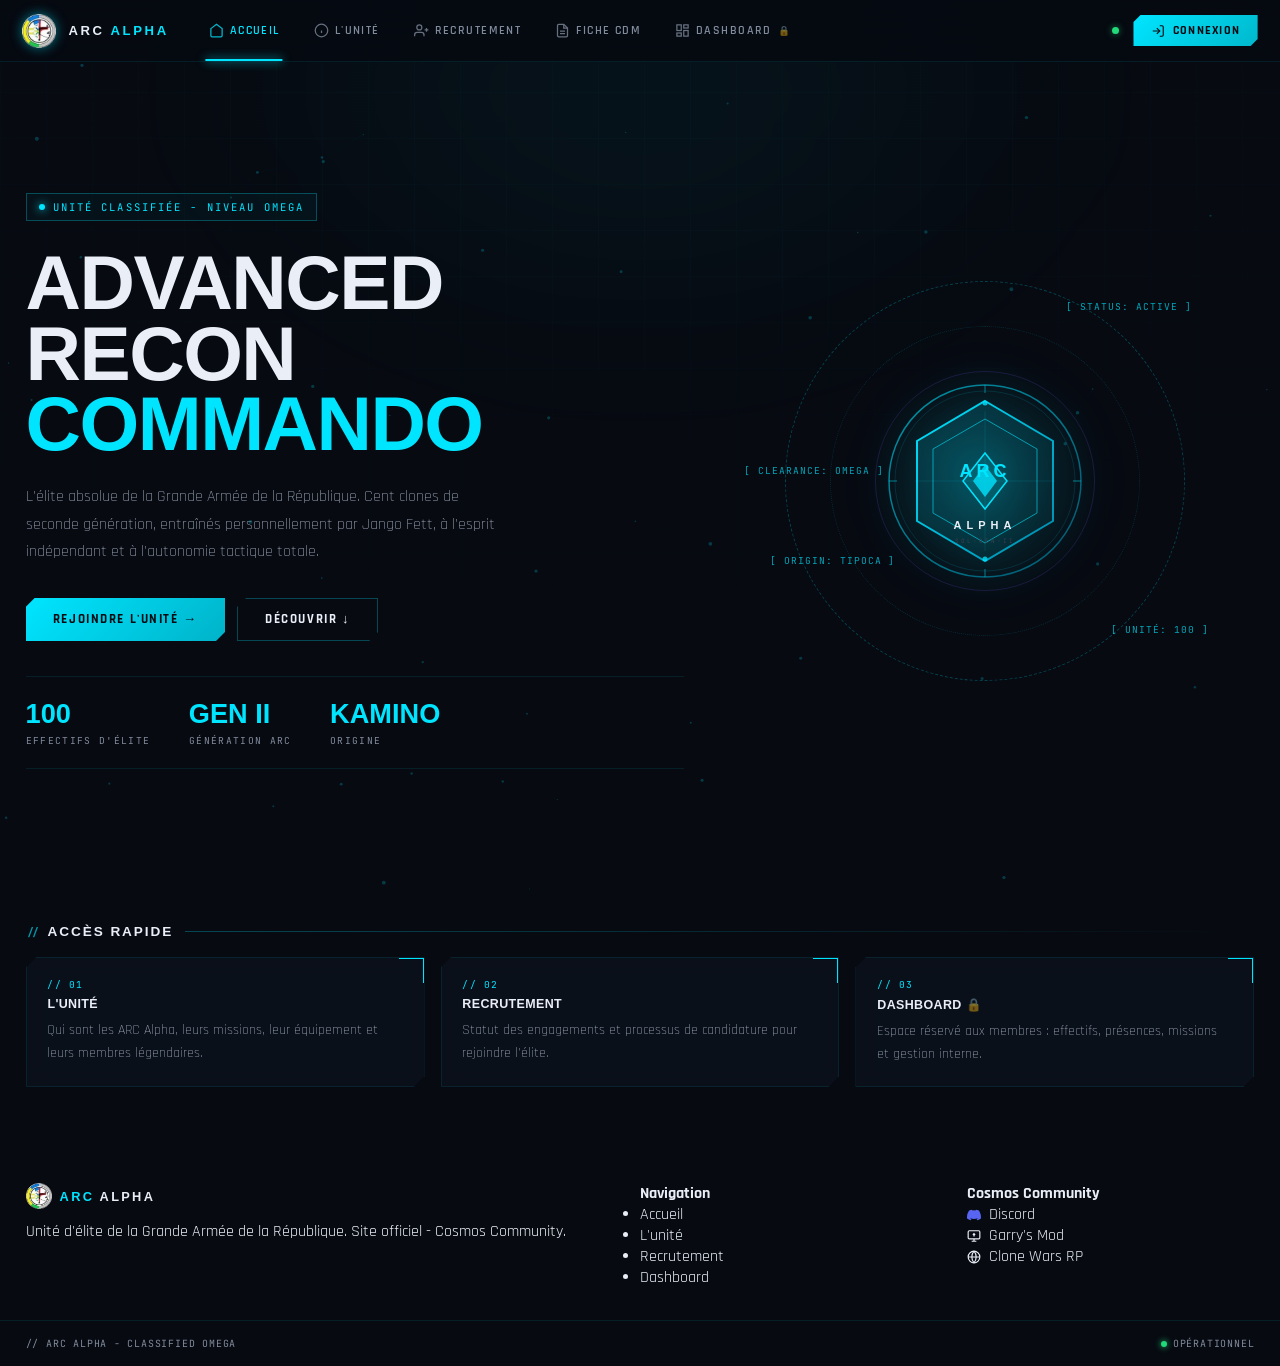
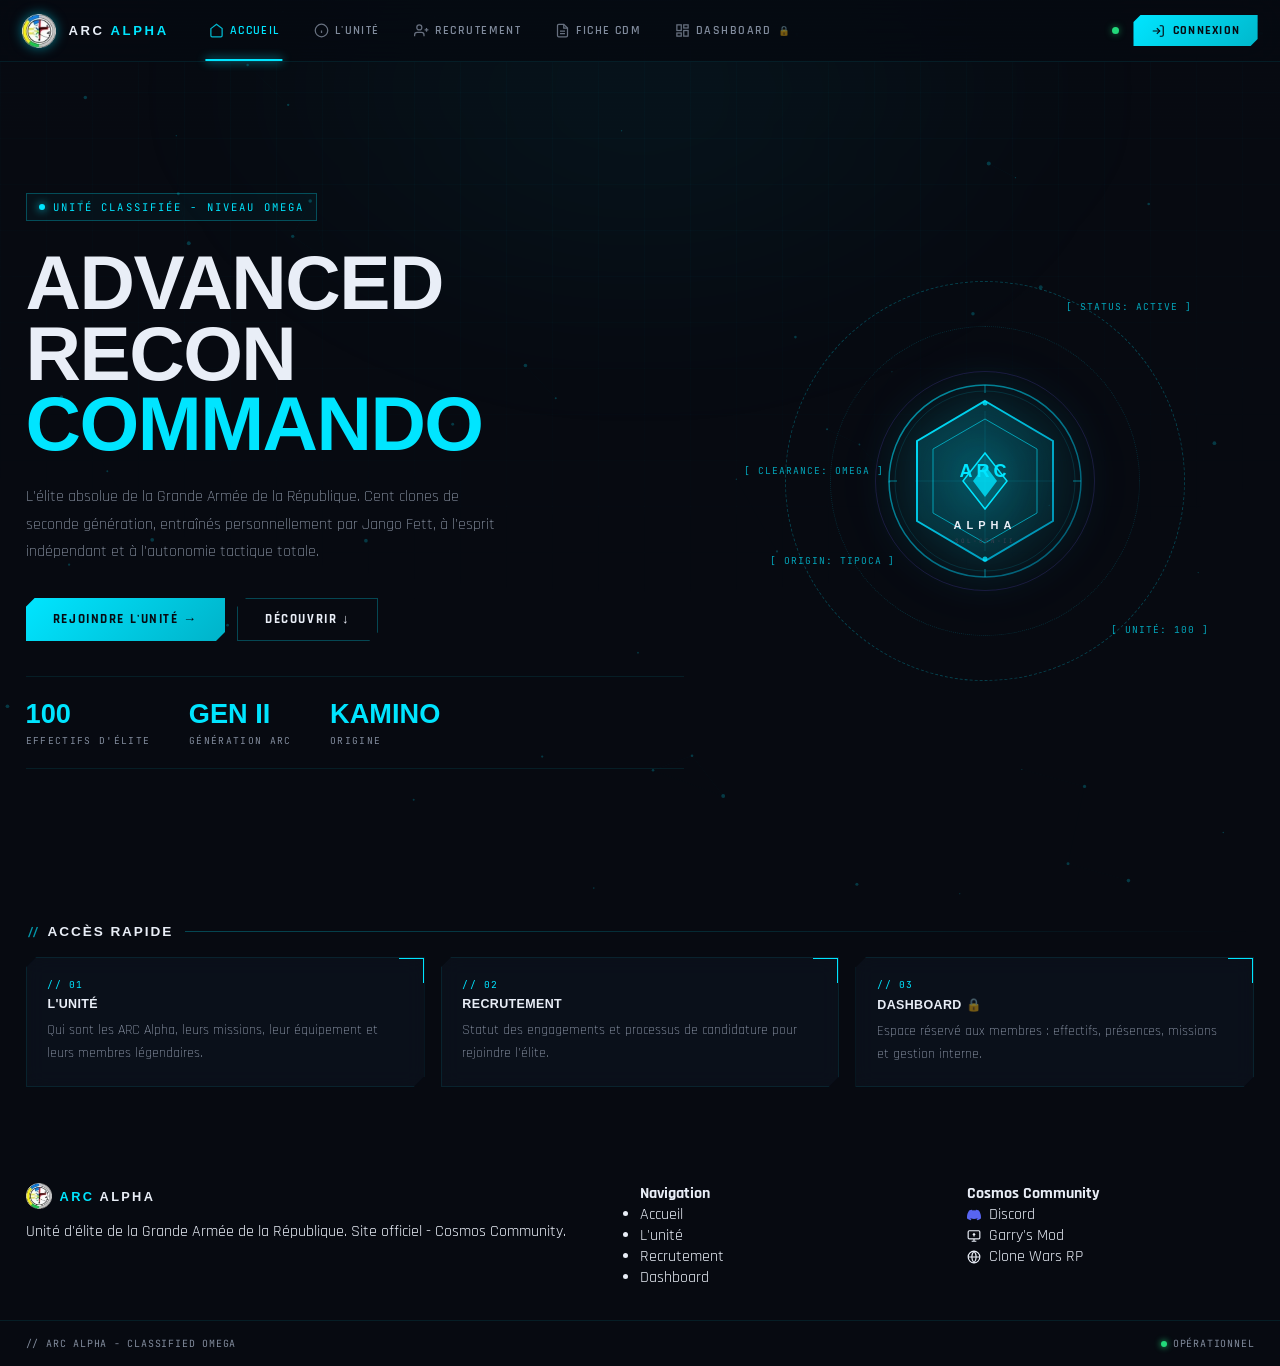
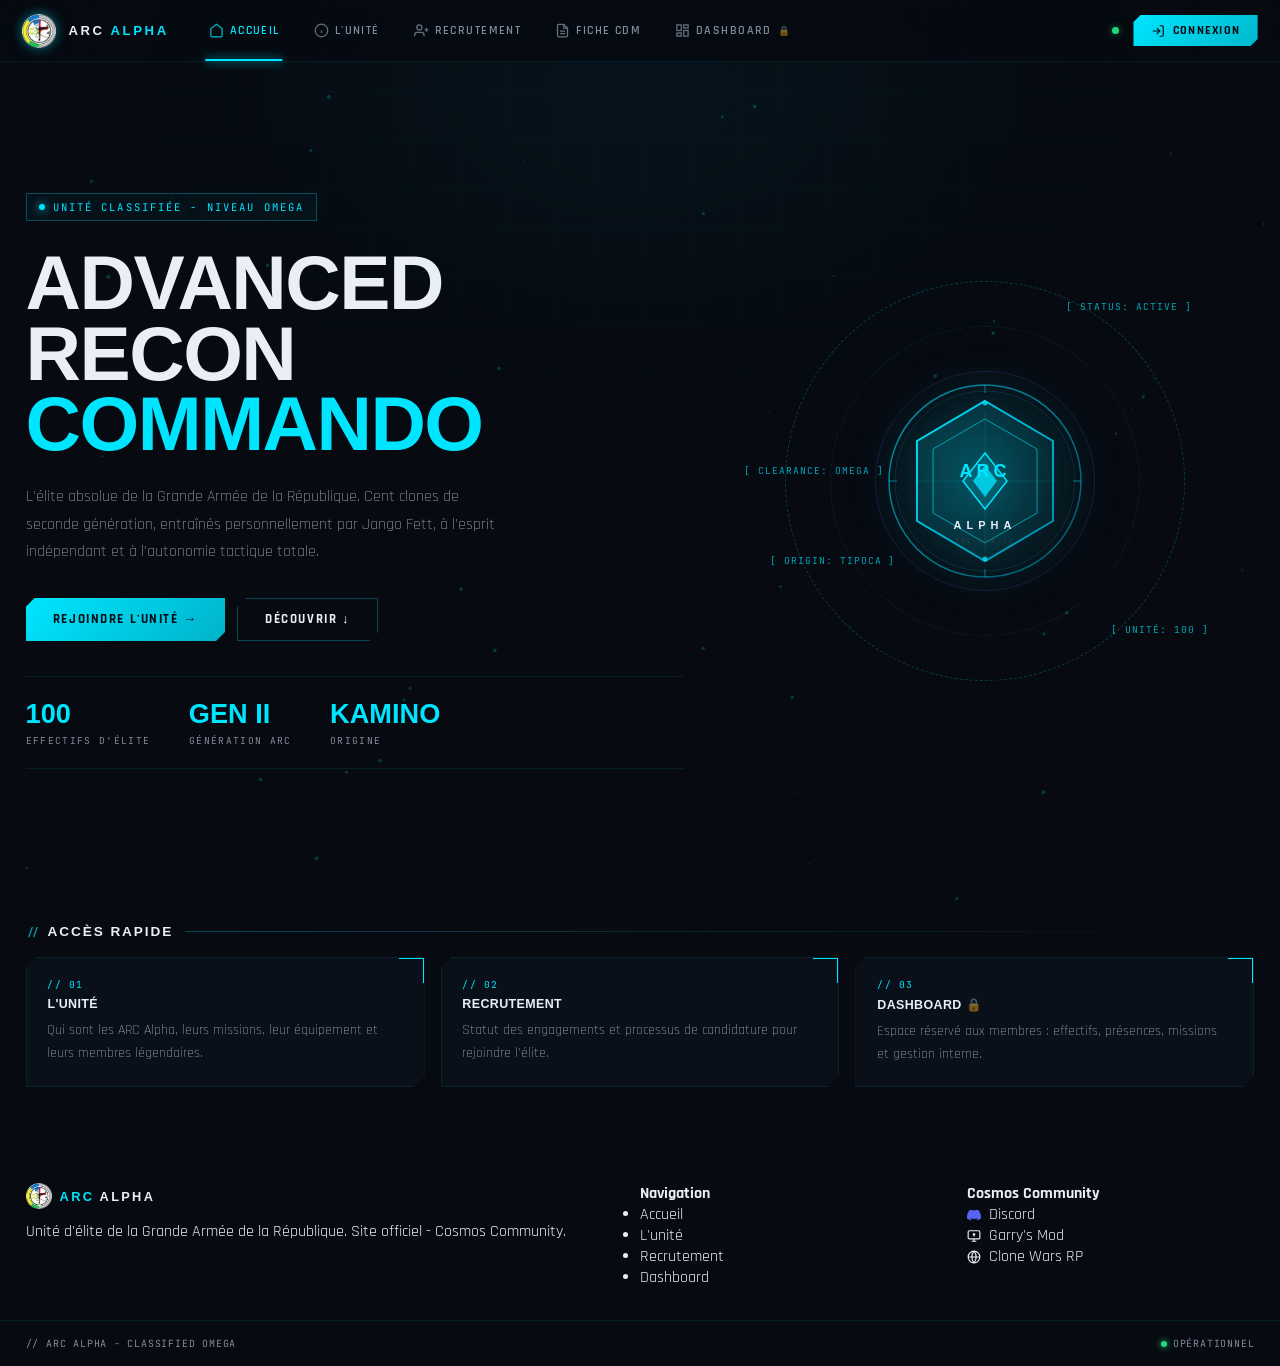
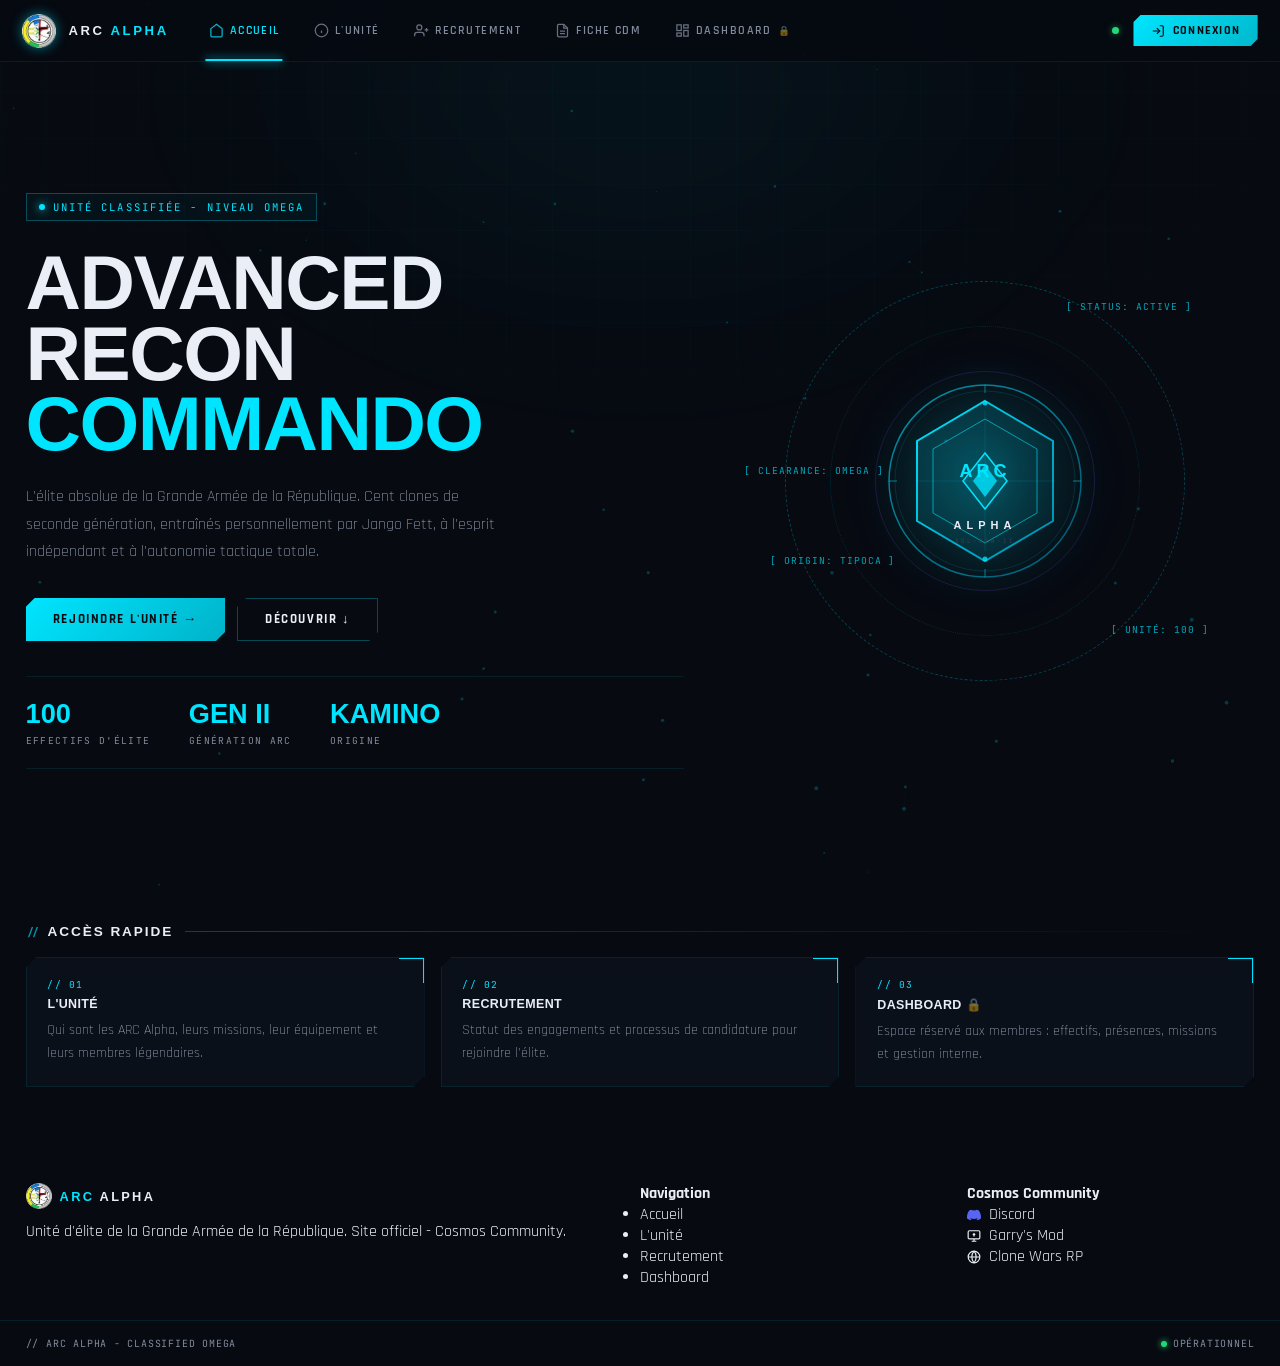
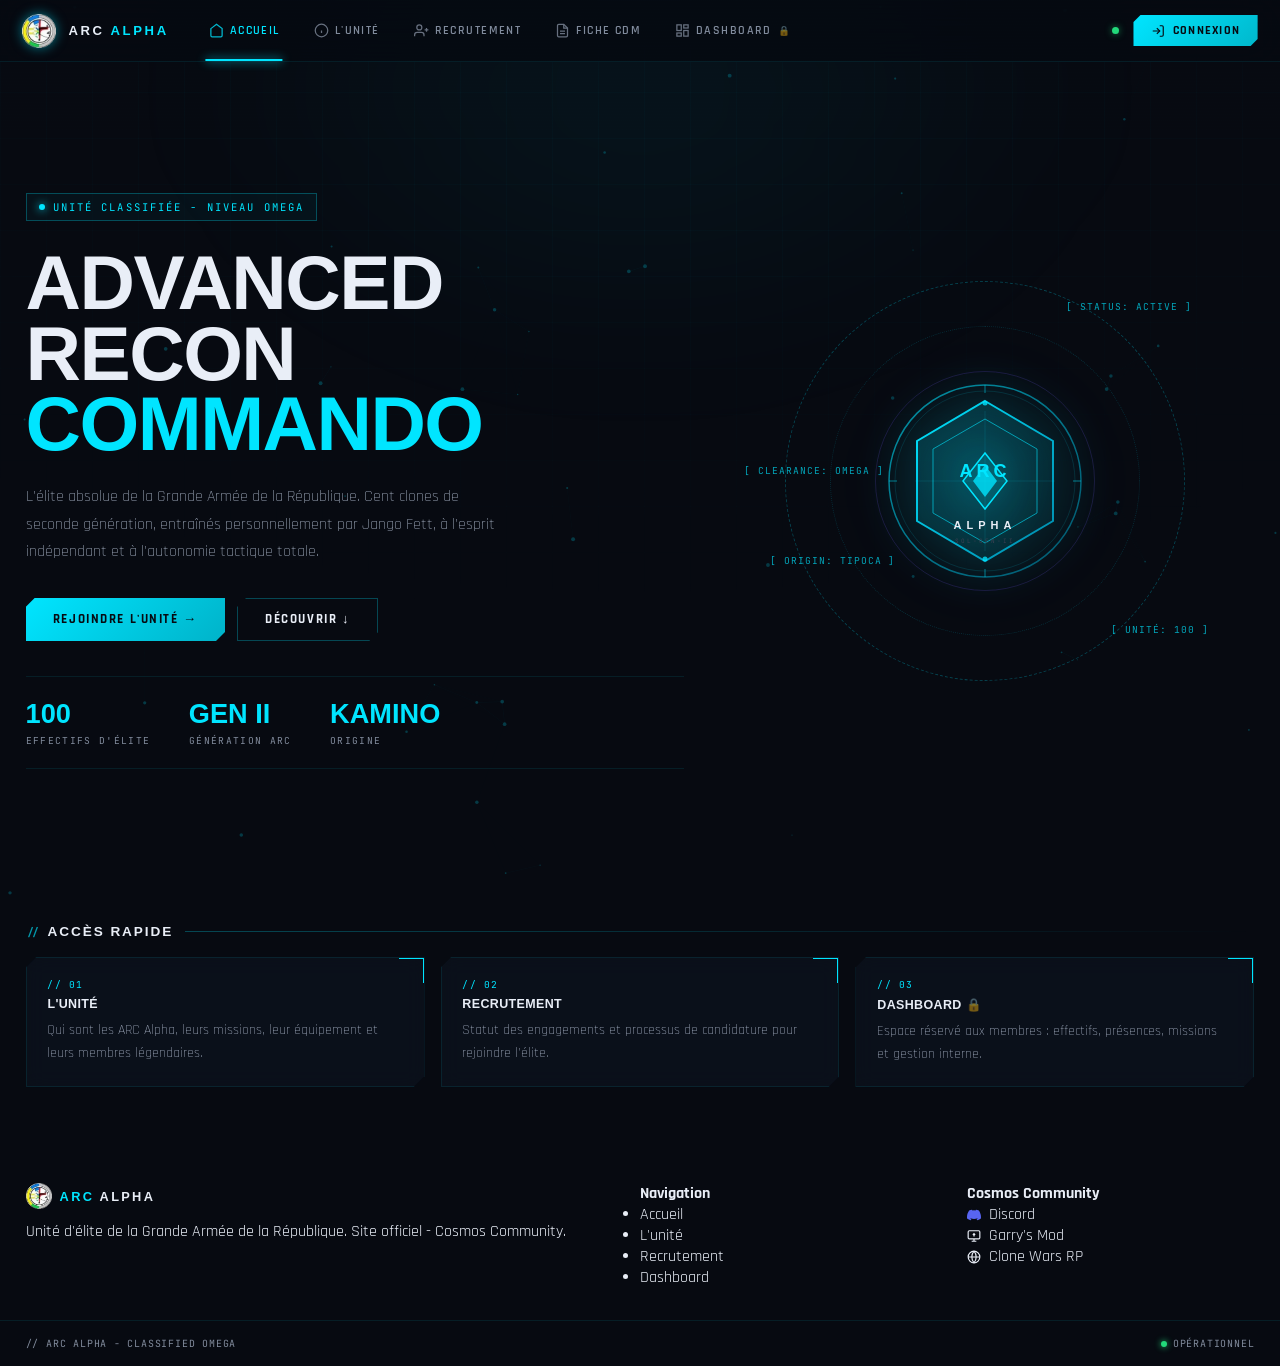
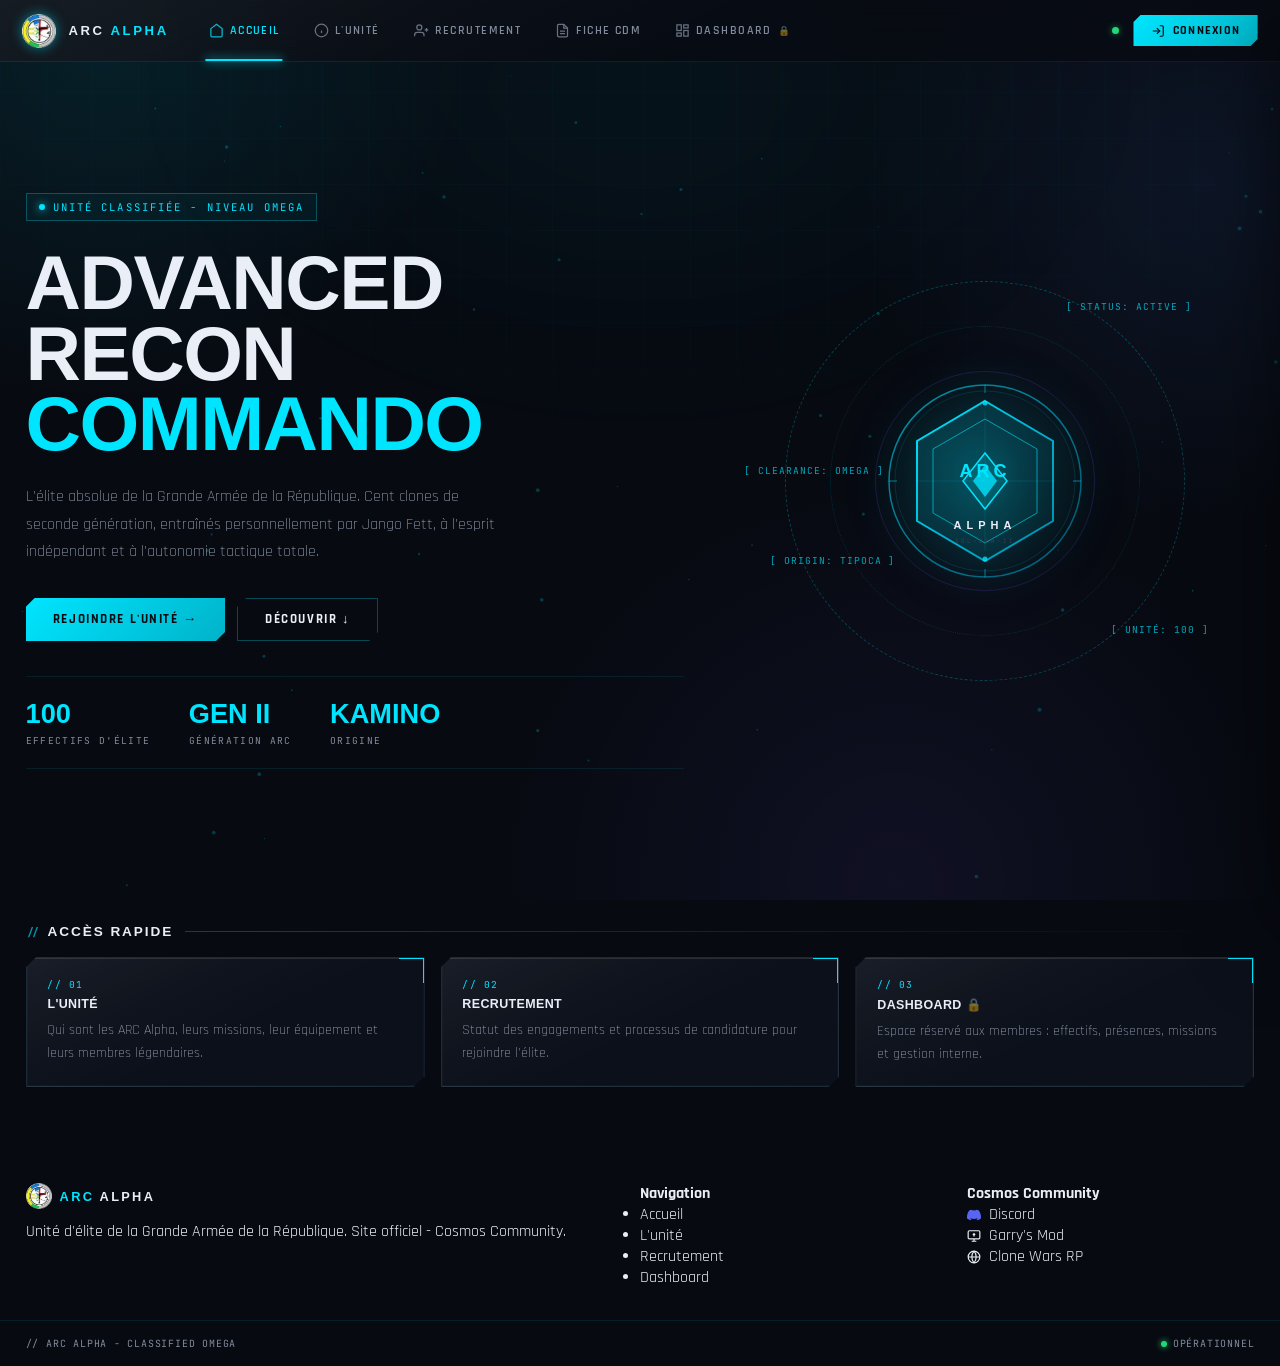
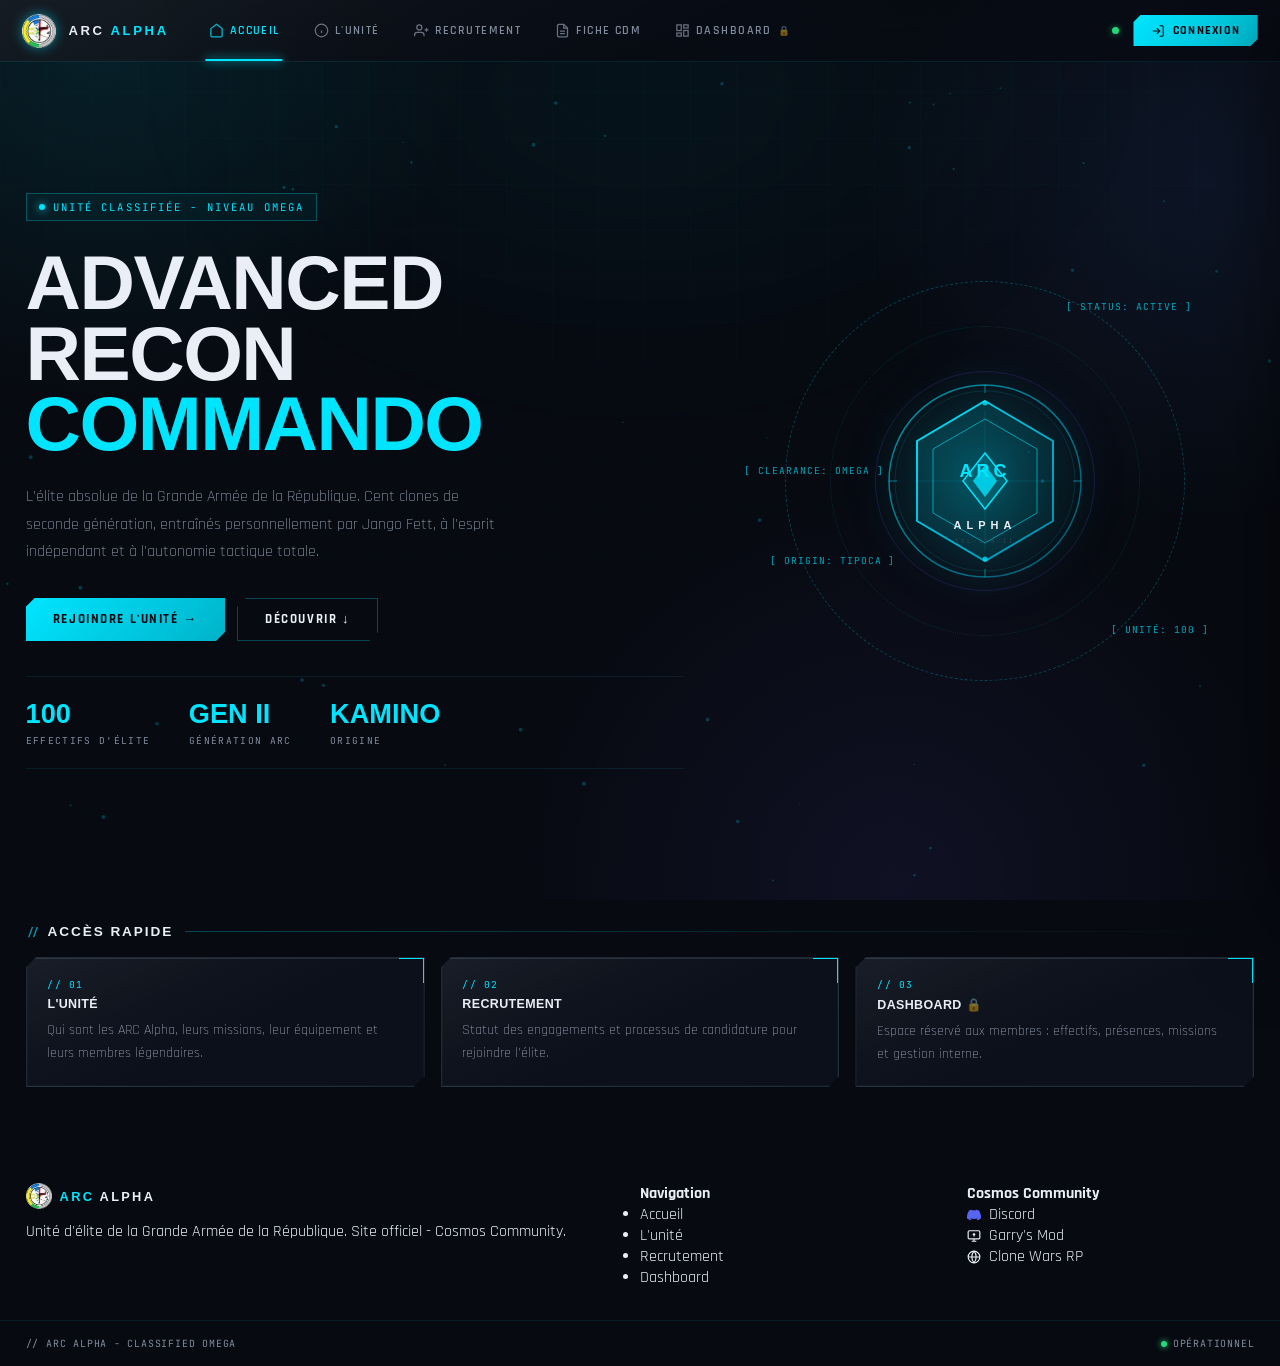
